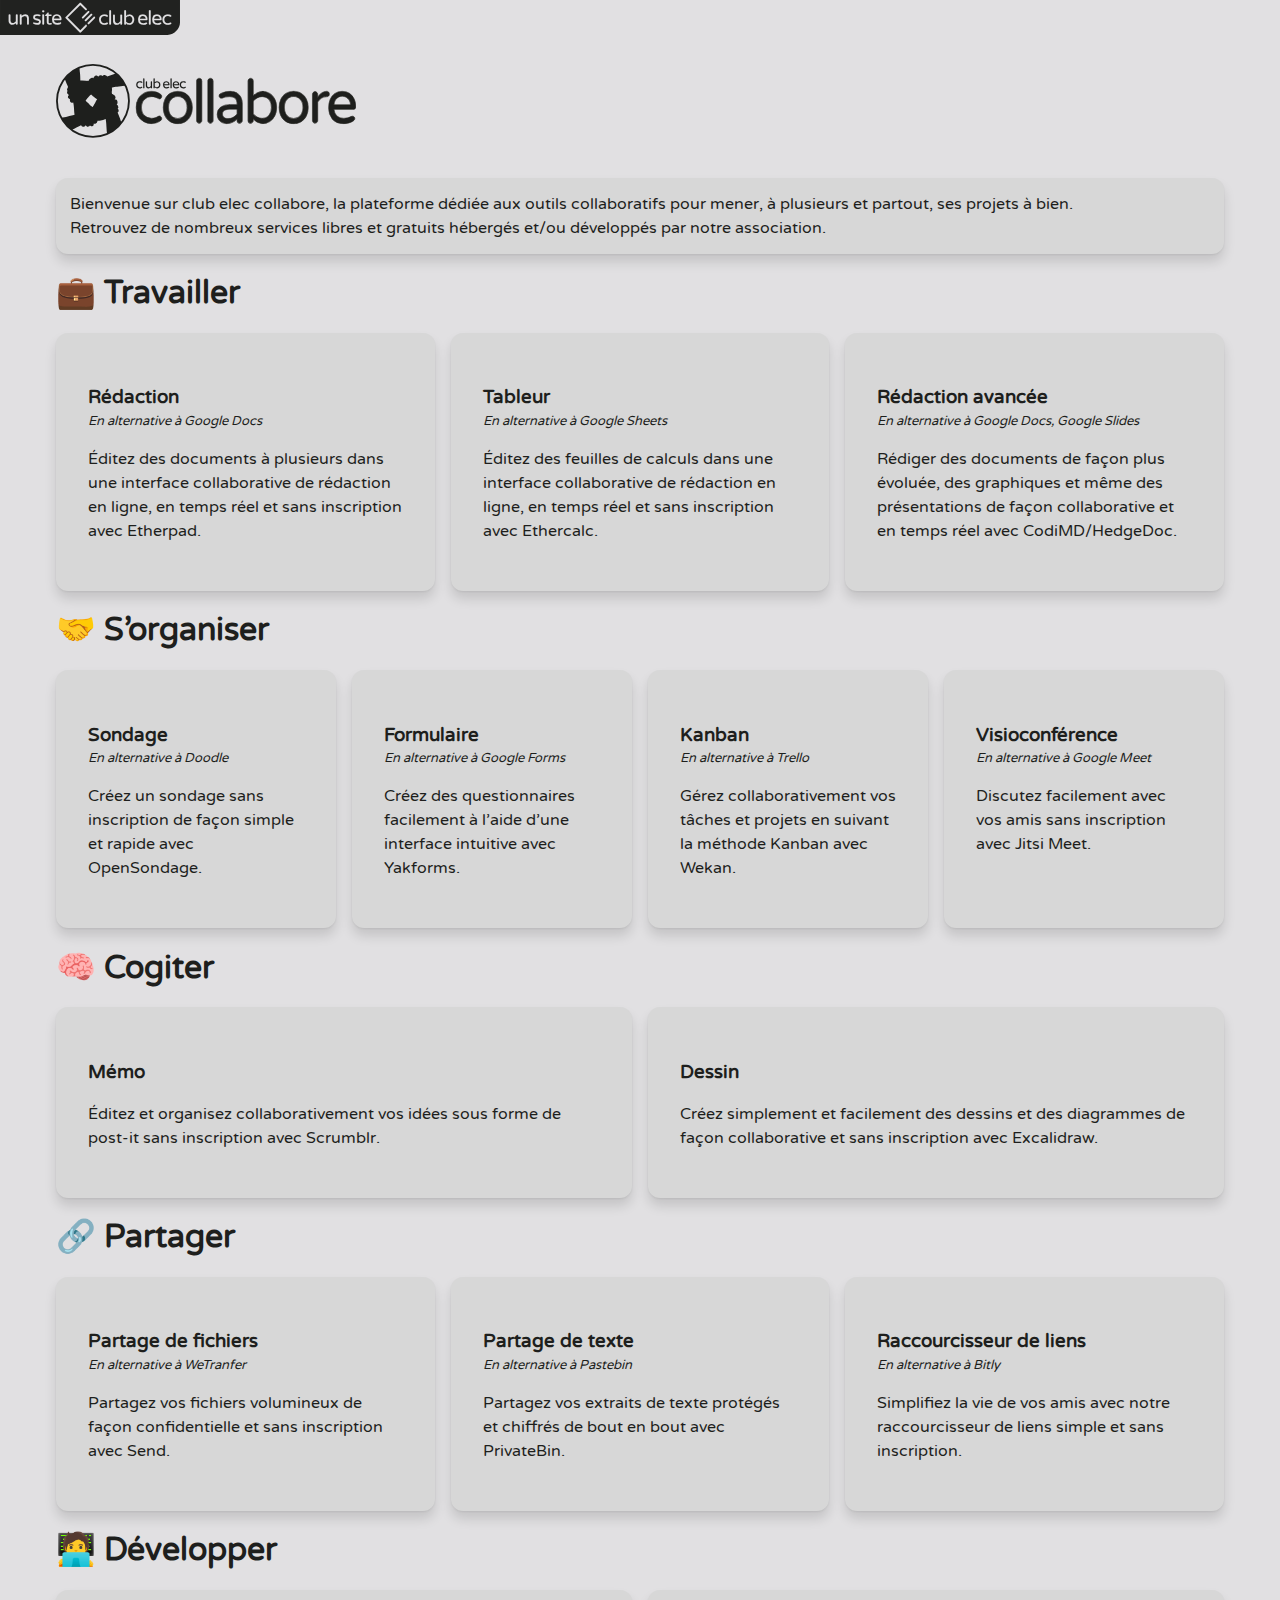
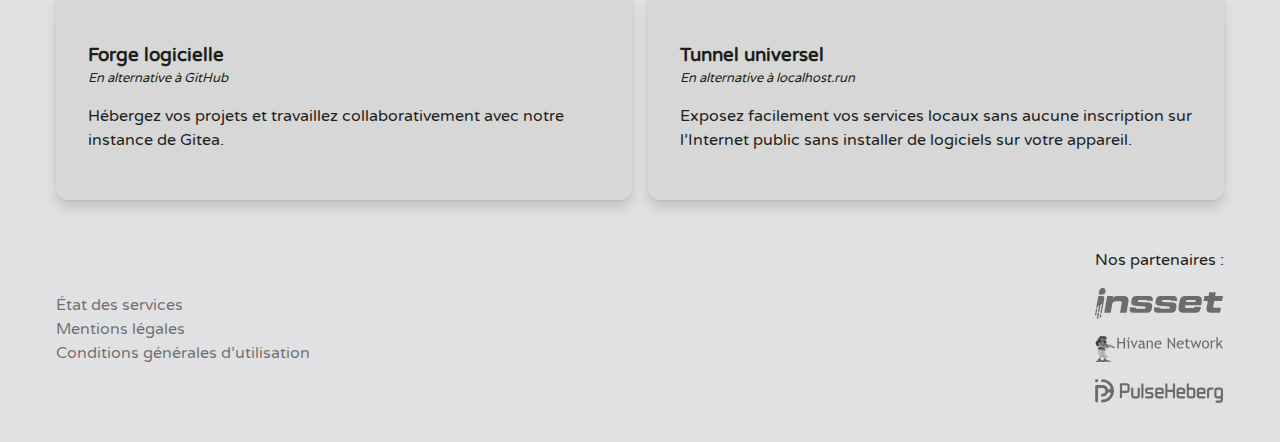
==== index.html @ 1df0e67c "First upload" ====
<!--         
           .?BBJ:                                                                                   
         :JB5~^5BY:                                                                                 
       ^YB5^    ^YB5.                                                                               
     ~5BY:        :~:7^                  ?5.           !5:                    :P!                   
   ~PBJ:          .?BP^ ^.          ..   P#:           J&^ ..           ..    ~&J    ..         ..  
.!PG7.          ^YB5^.7GP:      .755555? 5#:.P?    ^G! J&JY555Y~     :J5YY5J^ ~&? .75YY5Y!  .?55555?
5&P.           ^GY:.?GP~ ~P5.  .GB~...:^ 5#.:&5    ~&? J&?:...?#J   ^#P^::^5#^~&? P#!:::?&J:BP^...:^
.!PG7.            7B5^ !GG7.   ~@?       5#.:#5    ~&? J&^     BB   ?&5JJJJJ5~~&?.#BJJJJJY??@!      
   !PB?:          :: 7GG!      .5B?^::~! 5#:.GB~:^!P&? J&Y~::^Y#7   :GG!:::~! ~@J Y#?^::^!:.PB7^:^!!
     ~5BY:        :!.!~          ~JYYYJ7 7Y. :?5YY7~Y~ ~Y!?YYY?:     .7YYYYJ7 :Y~  ~JYYYY?:  ~JYYYJ!
       ^YB5^    ^YB5:                                                                               
         :JB5~^5BY:                                                                                 
           .JBBJ:                                                                                                                                                         
-->
<!DOCTYPE html>
<html lang="fr">

<head>
    <meta charset="UTF-8" />
    <meta content="text/html; charset=utf-8" http-equiv="Content-Type">
    <meta content="width=device-width, initial-scale=1" name="viewport">
    <link rel="icon" type="image/png" sizes="16x16" href="assets/img/favicon-16x16.png" />
    <link rel="icon" type="image/png" sizes="32x32" href="assets/img/favicon-32x32.png" />
    <meta name="application-name" content="club elec" />
    <meta name="apple-mobile-web-app-title" content="club elec" />
    <meta name="theme-color" content="#e1e0e2ff" />
    <link rel="manifest" href="manifest.webmanifest" />
    <link rel="icon" type="image/png" sizes="36x36" href="assets/img/android-chrome-36x36.png" />
    <link rel="icon" type="image/png" sizes="48x48" href="assets/img/android-chrome-48x48.png" />
    <link rel="icon" type="image/png" sizes="72x72" href="assets/img/android-chrome-72x72.png" />
    <link rel="icon" type="image/png" sizes="96x96" href="assets/img/favicon-96x96.png" />
    <link rel="icon" type="image/png" sizes="144x144" href="assets/img/android-chrome-144x144.png" />
    <link rel="icon" type="image/png" sizes="192x192" href="assets/img/android-chrome-192x192.png" />
    <link rel="apple-touch-icon" sizes="57x57" href="assets/img/apple-touch-icon.png">
    <link rel="apple-touch-icon" sizes="76x76" href="assets/img/apple-touch-icon-76x76.png" />
    <link rel="apple-touch-icon" sizes="120x120" href="assets/img/apple-touch-icon-120x120.png" />
    <link rel="apple-touch-icon" sizes="152x152" href="assets/img/apple-touch-icon-152x152.png" />
    <link rel="apple-touch-icon" sizes="180x180" href="assets/img/apple-touch-icon-180x180.png" />
    <link href="assets/css/style.css" rel="stylesheet" />
    <title>club elec collabore</title>
</head>

<body>
    <a href="https://clubelec.insset.fr/"><svg xmlns="http://www.w3.org/2000/svg" viewBox="0 0 699.044 136.312" class="top-logo">
            <path fill="#1e1f1d" fill-rule="evenodd" d="M0 136.312h644c30.495.0 55.044-22.306 55.044-50.013V0H0z" opacity=".99" paint-order="stroke fill markers"></path>
            <g fill="#e1e0e2" color="#000">
                <path d="M2270.951 295.12c-1.38.0-2.683.178-3.924.501a14.682 14.682.0 00-7.037 3.951c-2.968 2.968-4.45 6.735-4.45 11.301V651.79c-.002.077.0.153.0.23.0 4.338 1.598 7.992 4.794 10.96.08.08.163.156.244.234 2.69 2.634 5.913 4.03 9.666 4.185.14.008.28.015.42.02.097.002.19.014.287.014.04.0.077-.006.117-.006.075.0.15.006.225.006h139.789c4.338.0 7.991-1.485 10.959-4.453 3.196-2.969 4.795-6.622 4.795-10.96.0-4.566-1.483-8.332-4.451-11.3s-6.737-4.453-11.303-4.453h-124.376V326.285h309.978v124.377c0 4.338 1.486 7.991 4.454 10.96 2.968 3.195 6.62 4.794 10.959 4.794 4.566.0 8.332-1.483 11.3-4.451 2.968-2.968 4.454-6.737 4.454-11.303V310.873c0-.57-.024-1.13-.07-1.676a17.484 17.484.0 00-.21-1.6 15.948 15.948.0 00-.347-1.525 15.04 15.04.0 00-.486-1.449v-.002c-.181-.46-.387-.906-.612-1.342-.01-.01-.01-.02-.014-.03v-.003c0-.008-.01-.016-.012-.023a14.45 14.45.0 00-.74-1.256c0-.006-.01-.013-.012-.02v-.002c0-.005-.01-.009-.01-.013-.272-.412-.568-.81-.885-1.198.0-.004.0-.008-.01-.011v-.006a15.723 15.723.0 00-1.035-1.143v-.004a15.75 15.75.0 00-1.148-1.043v-.002a14.815 14.815.0 00-1.192-.879l-.033-.023-.03-.02a14.396 14.396.0 00-4.094-1.86 16.084 16.084.0 00-1.526-.347 17.64 17.64.0 00-1.6-.209 19.75 19.75.0 00-1.673-.068h-340.805c-.059.0-.113.007-.172.008-.058.0-.112-.008-.17-.008z" style="-inkscape-font-specification:'Varela Round Bold';-inkscape-stroke:none" transform="rotate(-45 381.871 373.4) scale(.2245)"></path>
                <path d="M2270.951 294.383c-1.442.0-2.809.187-4.107.525a15.458 15.458.0 00-7.375 4.143c-3.102 3.101-4.666 7.096-4.666 11.822V652.02c0 4.51 1.697 8.393 5.01 11.48v.003c.093.094.178.173.25.242 2.807 2.747 6.23 4.228 10.146 4.39.14.009.281.016.426.02h.01c.048.001.146.014.303.014.104.0.127-.005.107-.006.047.0.126.006.234.006h139.789c4.503.0 8.38-1.572 11.473-4.662 3.319-3.088 5.018-6.974 5.018-11.486.0-4.726-1.565-8.721-4.666-11.823-3.102-3.101-7.099-4.668-11.825-4.668h-123.64V327.021h308.507v123.641c0 4.503 1.572 8.379 4.663 11.473 3.087 3.318 6.973 5.017 11.486 5.017 4.726.0 8.72-1.564 11.822-4.666 3.102-3.101 4.668-7.098 4.668-11.824V310.873a20.6 20.6.0 00-.072-1.738 18.234 18.234.0 00-.217-1.666 16.883 16.883.0 00-.363-1.596 15.56 15.56.0 00-.48-1.424l-.01-.037-.016-.037v.014c0-.012-.01-.024-.012-.035v-.002c-.185-.47-.396-.925-.623-1.368v-.03l-.014-.026c0-.004.0-.01-.01-.014-.01-.015-.01-.012-.016-.024v-.01c-.01-.01-.013-.017-.018-.027.0-.003.0-.009-.01-.012-.2-.38-.423-.749-.655-1.11v-.022l-.055-.082-.029-.043-.01-.014v-.012l-.01-.008v-.008.006c-.01-.01-.013-.018-.018-.024v-.01c0-.005-.01-.01-.01-.015-.01-.008-.01-.018-.016-.024-.01-.009-.01-.004-.012-.011v-.004a15.202 15.202.0 00-.722-.983v-.025l-.168-.203c-.27-.33-.567-.645-.867-.957v-.039l-.2-.188-.018-.017c-.01-.005-.01-.01-.016-.014a16.603 16.603.0 00-.916-.834v-.025l-.27-.221a15.164 15.164.0 00-.964-.711l.01-.006-.285-.197-.01-.008-.01-.004v-.006c.014.009-.01-.006-.01-.004l-.043-.03v-.002a15.15 15.15.0 00-1.332-.785 15.474 15.474.0 00-2.967-1.168 16.824 16.824.0 00-1.596-.365 18.367 18.367.0 00-1.666-.217 20.5 20.5.0 00-1.736-.07h-340.805c-.105.0-.15.006-.166.008.0.0-.054-.008-.175-.008h-.01zm0 1.472h.036a.93.93.0 00.15.008h.02c.11-.002.16-.008.16-.008h340.806c.551.0 1.088.022 1.61.067a16.253 16.253.0 012.989.531 13.698 13.698.0 013.889 1.766v.002l.01.006.012.008a14.049 14.049.0 011.166.86v.003c.366.3.72.625 1.066.969v.004l.012.012.014.013c.332.332.64.675.932 1.028l.057.07v.006l.017.021c.292.358.564.723.815 1.1.0.008.01.01.012.018v.004l.01.011.012.02c.255.387.488.784.7 1.191l-.013-.037-.031-.086-.014-.033c.01.026.01.006.014.027.0-.017.0-.031-.01-.056l.035.117c.02.043.035.087.045.096-.01.01-.02.055.129.205l-.131-.18c.211.41.403.826.572 1.254v.022c.176.446.33.907.463 1.379.132.472.243.956.332 1.455.089.498.155 1.01.2 1.533.043.525.067 1.063.067 1.613v139.789c0 4.407-1.404 7.947-4.238 10.782-2.834 2.834-6.373 4.236-10.78 4.236-4.156.0-7.571-1.495-10.417-4.56l-.01-.01-.01-.01c-2.841-2.842-4.239-6.268-4.239-10.438V325.55h-311.453v311.453h125.114c4.406.0 7.946 1.404 10.78 4.238 2.835 2.834 4.237 6.373 4.237 10.78.0 4.156-1.495 7.571-4.56 10.417l-.01.01-.01.01c-2.841 2.841-6.268 4.239-10.438 4.239h-139.789c-.042.0-.112-.005-.215-.006h-.01c-.113.0-.15.006-.117.006-.037.0-.125-.01-.262-.014h-.01c-.13-.004-.26-.012-.392-.02h-.02c-3.589-.149-6.608-1.457-9.182-3.976v-.004c-.09-.087-.17-.158-.234-.223l-.01-.01-.01-.011c-3.065-2.847-4.56-6.262-4.56-10.418.0-.084-.002-.157.0-.223V310.874c0-4.407 1.401-7.945 4.236-10.78 1.894-1.893 4.111-3.127 6.69-3.755l.01-.002.01-.002a14.728 14.728.0 013.737-.479zm349.348 1.768h.738l-.43.594zm1.23.861v.063l-.01-.022s0-.028.01-.04zm1.463.084v.03l-.025.132.023-.162zm-.314.963v.063-.008l-.01-.014v-.041zm1.463.086v.026s-.01.023-.01.037c-.01.035-.012.076-.012.076v-.037a11.586 11.586.0 00.013-.102zm.859.623.01.006.01.012c-.01-.008-.01-.01-.014-.018zm-1.29.453a.138.138.0 010 .041l-.01-.015v-.026zm1.466.067v.023s-.01.047-.014.084c0-.037.01-.072.012-.107zm-.547 1.025s0 .136-.01.213a.277.277.0 00-.012-.053l.018-.16zm.082.506c0 .01.01.025.012.031.0-.004.0-.006-.01-.01zm.01.03c0 .003.0.004.01.01l.01.02zm.67.794v.184a.296.296.0 00-.01-.053l.012-.13zm1.443.0c0 .01.012.04.012.04v.04c0-.023-.01-.044-.01-.08zm-.83 1.477c0 .007.037.241.041.265l-.027-.091-.014-.168v-.006z" style="-inkscape-font-specification:'Varela Round Bold';-inkscape-stroke:none" transform="rotate(-45 381.871 373.4) scale(.2245)"></path>
                <path d="M581.275 226c-1.208.0-2.205.392-2.99 1.178-.786.785-1.178 1.781-1.178 2.99.0 1.147.423 2.114 1.269 2.9.785.784 1.752 1.177 2.9 1.177h36.985c1.148.0 2.114-.393 2.9-1.178.845-.785 1.268-1.752 1.268-2.9.0-1.208-.392-2.204-1.177-2.99-.786-.785-1.783-1.178-2.99-1.178H590.55z" style="-inkscape-font-specification:'Varela Round Bold';-inkscape-stroke:none" transform="matrix(.6 -.6 .6 .6 -143.068 301.093)"></path>
                <path d="M581.275 225.805c-1.25.0-2.308.413-3.129 1.234-.82.82-1.234 1.879-1.234 3.129.0 1.193.45 2.22 1.326 3.037.82.819 1.845 1.234 3.037 1.234h36.987c1.19.0 2.215-.415 3.033-1.232.878-.817 1.33-1.845 1.33-3.039.0-1.25-.416-2.308-1.236-3.129-.821-.82-1.877-1.234-3.127-1.234h-27.713zm0 .39h36.987c1.166.0 2.101.371 2.851 1.121s1.121 1.686 1.121 2.852c0 1.1-.396 2.003-1.207 2.756l-.002.002-.002.004c-.751.752-1.658 1.12-2.761 1.12h-36.987c-1.103.0-2.01-.368-2.761-1.12l-.002-.004-.004-.002c-.811-.753-1.206-1.656-1.206-2.756.0-1.166.37-2.102 1.12-2.852s1.687-1.12 2.853-1.12zm0-18.734c-1.208.0-2.205.393-2.99 1.178-.786.786-1.178 1.782-1.178 2.99.0 1.148.423 2.115 1.269 2.9.785.785 1.752 1.178 2.9 1.178h36.985c1.148.0 2.114-.393 2.9-1.178.845-.785 1.268-1.752 1.268-2.9.0-1.208-.392-2.204-1.177-2.99-.786-.785-1.783-1.178-2.99-1.178H590.55z" style="-inkscape-font-specification:'Varela Round Bold';-inkscape-stroke:none" transform="matrix(.6 -.6 .6 .6 -143.068 301.093)"></path>
                <path d="M581.275 207.266c-1.25.0-2.308.415-3.129 1.236-.82.82-1.234 1.877-1.234 3.127.0 1.193.45 2.22 1.326 3.037.82.819 1.845 1.236 3.037 1.236h36.987c1.19.0 2.215-.417 3.033-1.234.878-.817 1.33-1.845 1.33-3.04.0-1.25-.416-2.305-1.236-3.126-.821-.82-1.877-1.236-3.127-1.236h-27.713zm0 .39h36.987c1.166.0 2.101.371 2.851 1.121s1.121 1.686 1.121 2.852c0 1.1-.396 2.005-1.207 2.758l-.002.002-.002.002c-.751.751-1.658 1.12-2.761 1.12h-36.987c-1.103.0-2.01-.369-2.761-1.12l-.002-.002-.004-.002c-.811-.753-1.206-1.658-1.206-2.758.0-1.166.37-2.102 1.12-2.852s1.687-1.12 2.853-1.12zm36.986-10.486c1.208.0 2.205-.394 2.99-1.18.786-.784 1.178-1.781 1.178-2.99.0-1.147-.423-2.113-1.268-2.899-.786-.785-1.752-1.178-2.9-1.178h-36.986c-1.147.0-2.114.393-2.9 1.178-.845.786-1.268 1.752-1.268 2.9.0 1.208.392 2.205 1.178 2.99.785.785 1.782 1.178 2.99 1.178h27.712z" style="-inkscape-font-specification:'Varela Round Bold';-inkscape-stroke:none" transform="matrix(.6 -.6 .6 .6 -143.068 301.093)"></path>
                <path d="M581.275 188.729c-1.19.0-2.215.414-3.033 1.23l-.002.002-.002.002c-.877.817-1.326 1.843-1.326 3.037.0 1.25.414 2.308 1.234 3.129.821.82 1.879 1.234 3.13 1.234h36.985c1.25.0 2.306-.413 3.127-1.234.82-.82 1.236-1.879 1.236-3.129.0-1.196-.452-2.223-1.332-3.04-.818-.816-1.842-1.231-3.031-1.231h-29.284zm0 .388h36.987c1.103.0 2.01.37 2.761 1.121l.002.004.002.002c.811.753 1.207 1.656 1.207 2.756.0 1.166-.37 2.104-1.12 2.854s-1.686 1.12-2.852 1.12h-36.987c-1.165.0-2.103-.37-2.853-1.12s-1.12-1.688-1.12-2.854c0-1.1.395-2.003 1.206-2.756l.004-.002.002-.004c.752-.751 1.658-1.12 2.762-1.12z" style="-inkscape-font-specification:'Varela Round Bold';-inkscape-stroke:none" transform="matrix(.6 -.6 .6 .6 -143.068 301.093)"></path>
                <path d="M523.315 200.973q-6.524.0-12.051-2.9-5.528-2.9-8.88-8.336-3.262-5.436-3.262-12.776t3.262-12.776q3.352-5.436 8.88-8.336 5.527-2.9 12.05-2.9 4.803.0 8.246 1.27 3.534 1.177 6.524 3.08 1.812 1.178 1.812 3.171.0 1.36-1.087 2.537-.997 1.088-2.356 1.088-.997.0-1.993-.544-2.99-1.54-5.165-2.175-2.084-.724-5.255-.724-7.793.0-12.233 4.53-4.44 4.44-4.44 11.78.0 7.339 4.44 11.87 4.44 4.44 12.233 4.44 3.17.0 5.255-.635 2.175-.725 5.165-2.265.996-.544 1.993-.544 1.36.0 2.356 1.178 1.087 1.087 1.087 2.446.0 1.994-1.812 3.172-2.99 1.902-6.524 3.171-3.443 1.178-8.245 1.178z" style="-inkscape-font-specification:'Varela Round Bold';-inkscape-stroke:none" transform="translate(-38.824 -73.944) scale(.84852)"></path>
                <path d="M523.314 152.754c-4.378.0-8.427.974-12.14 2.922-3.715 1.949-6.703 4.754-8.955 8.406l-.002.002v.002c-2.195 3.658-3.29 7.953-3.29 12.875s1.095 9.22 3.29 12.877l.002.002c2.252 3.652 5.24 6.457 8.955 8.406 3.713 1.948 7.762 2.922 12.14 2.922 3.218.0 5.987-.393 8.31-1.187l.001-.002h.002a32.842 32.842.0 006.563-3.19v-.002c1.25-.813 1.902-1.946 1.902-3.334.0-.953-.39-1.821-1.135-2.572-.693-.819-1.541-1.248-2.504-1.248-.7.0-1.397.193-2.086.568l.004-.004c-1.987 1.024-3.702 1.775-5.138 2.254-1.363.414-3.095.625-5.194.625-5.157.0-9.172-1.462-12.092-4.38l-.002-.003c-2.921-2.982-4.382-6.88-4.382-11.732.0-4.854 1.46-8.719 4.382-11.64v-.003h.002c2.92-2.98 6.935-4.472 12.092-4.472 2.1.0 3.831.241 5.192.714l.006.002.004.002c1.432.418 3.145 1.137 5.13 2.16.688.375 1.384.565 2.083.565.958.0 1.805-.393 2.5-1.15.75-.813 1.138-1.71 1.138-2.668.0-1.388-.652-2.524-1.902-3.336a29.635 29.635.0 00-6.563-3.1c-2.323-.856-5.093-1.281-8.312-1.281zm0 .39c3.185.0 5.91.42 8.178 1.256l.004.002h.002a29.23 29.23.0 016.48 3.06c1.167.759 1.723 1.739 1.723 3.009.0.854-.335 1.646-1.035 2.404-.634.692-1.359 1.025-2.213 1.025-.629.0-1.26-.172-1.9-.521h-.002l-.002-.002c-2-1.03-3.73-1.76-5.197-2.188h-.002c-1.417-.491-3.186-.732-5.311-.732-5.232.0-9.37 1.528-12.37 4.588-2.997 2.998-4.497 6.984-4.497 11.916s1.5 8.948 4.496 12.006v.002h.002c3 3 7.137 4.498 12.37 4.498 2.126.0 3.896-.212 5.312-.643l.002-.002h.004c1.463-.488 3.192-1.247 5.191-2.277l.002-.002h.002c.64-.35 1.271-.52 1.9-.52.85.0 1.571.356 2.207 1.108l.006.008.006.006c.697.696 1.03 1.454 1.03 2.308.0 1.27-.558 2.249-1.723 3.006a32.448 32.448.0 01-6.484 3.153c-2.269.775-4.996 1.166-8.18 1.166-4.32.0-8.304-.959-11.96-2.877-3.655-1.917-6.586-4.668-8.804-8.264l-.002-.002c-2.154-3.59-3.232-7.81-3.232-12.674.0-4.863 1.078-9.083 3.232-12.674l.002-.002c2.218-3.595 5.15-6.346 8.803-8.263 3.657-1.919 7.64-2.877 11.961-2.877zm26.459 47.376q-1.722.0-2.9-1.178t-1.178-2.9v-58.805q0-1.722 1.178-2.9 1.178-1.268 2.9-1.268 1.812.0 2.99 1.177 1.178 1.178 1.178 2.99v58.806q0 1.722-1.269 2.9-1.178 1.178-2.9 1.178z" style="-inkscape-font-specification:'Varela Round Bold';-inkscape-stroke:none" transform="translate(-38.824 -73.944) scale(.84852)"></path>
                <path d="M549.773 133.273c-1.193.0-2.222.449-3.039 1.327l-.002.002-.002.002c-.816.818-1.23 1.843-1.23 3.033v58.806c0 1.193.415 2.219 1.234 3.038.82.818 1.847 1.234 3.04 1.234 1.189.0 2.213-.415 3.03-1.23.881-.818 1.33-1.846 1.33-3.042v-58.806c0-1.25-.413-2.308-1.234-3.13-.82-.82-1.876-1.233-3.127-1.233zm0 .391c1.166.0 2.102.371 2.852 1.121s1.121 1.686 1.121 2.852v58.806c0 1.1-.396 2.003-1.207 2.756l-.002.002-.004.002c-.752.752-1.656 1.121-2.76 1.121-1.103.0-2.01-.37-2.761-1.12-.752-.752-1.122-1.657-1.122-2.76v-58.807c0-1.103.37-2.01 1.122-2.762l.002-.002.002-.004c.753-.81 1.658-1.205 2.757-1.205zm29.719 67.309q-4.983.0-8.698-2.356-3.625-2.356-5.618-6.433-1.903-4.078-1.903-8.97V157.48q0-1.721 1.178-2.9 1.269-1.177 2.99-1.177 1.722.0 2.9 1.178t1.178 2.9v24.826q0 11.055 9.967 11.055 4.53.0 8.064-2.356 3.624-2.356 6.796-6.343V157.48q0-1.721 1.178-2.9 1.268-1.177 2.99-1.177 1.721.0 2.9 1.178 1.177 1.178 1.177 2.9v38.87q0 1.722-1.178 2.991-1.178 1.178-2.9 1.178-1.72.0-2.99-1.178-1.177-1.269-1.177-2.99v-3.715q-3.443 3.805-7.43 6.07-3.987 2.266-9.424 2.266z" style="-inkscape-font-specification:'Varela Round Bold';-inkscape-stroke:none" transform="translate(-38.824 -73.944) scale(.84852)"></path>
                <path d="M567.441 153.207a4.463 4.463.0 00-3.123 1.23l-.002.002-.004.005c-.819.818-1.234 1.844-1.234 3.037v25.732c0 3.287.64 6.307 1.922 9.053v.004c1.343 2.747 3.242 4.922 5.687 6.511h.002c2.51 1.592 5.45 2.387 8.803 2.387 3.652.0 6.829-.762 9.52-2.29 2.551-1.45 4.923-3.402 7.138-5.786v3.26c0 1.192.416 2.245 1.23 3.123l.005.006.006.004a4.463 4.463.0 003.123 1.23c1.192.0 2.218-.415 3.037-1.234l.004-.004.002-.002a4.463 4.463.0 001.23-3.123V157.48c0-1.192-.417-2.218-1.236-3.037-.819-.82-1.845-1.237-3.037-1.237a4.463 4.463.0 00-3.123 1.23l-.002.003-.002.004c-.819.819-1.236 1.845-1.236 3.037v27.107c-2.092 2.62-4.327 4.707-6.707 6.254v.002h-.002c-2.324 1.55-4.969 2.323-7.956 2.323-3.286.0-5.714-.905-7.332-2.7-1.617-1.794-2.441-4.504-2.441-8.16V157.48c0-1.192-.415-2.218-1.234-3.037-.82-.819-1.845-1.236-3.037-1.236zm0 .39c1.104.0 2.01.37 2.762 1.122.752.751 1.121 1.658 1.121 2.761v24.827c0 3.714.837 6.531 2.541 8.422 1.705 1.89 4.263 2.828 7.621 2.828 3.054.0 5.783-.796 8.17-2.387l.002-.002c2.436-1.584 4.716-3.712 6.84-6.383l.043-.055v-27.25c0-1.103.37-2.01 1.121-2.761.812-.752 1.751-1.121 2.852-1.121 1.103.0 2.01.369 2.761 1.12.752.752 1.122 1.66 1.122 2.762v38.871c0 1.102-.372 2.041-1.125 2.854-.752.75-1.657 1.12-2.758 1.12s-2.04-.37-2.852-1.122c-.752-.812-1.12-1.75-1.12-2.852v-4.22l-.34.375c-2.284 2.523-4.744 4.534-7.382 6.033-2.624 1.491-5.73 2.238-9.328 2.238-3.29.0-6.148-.775-8.592-2.324h-.002c-2.385-1.55-4.23-3.664-5.544-6.352v-.002s-.002.0-.002-.002c-1.255-2.69-1.883-5.65-1.883-8.884V157.48c0-1.101.366-2.007 1.115-2.758l.002-.002.002-.002c.812-.752 1.752-1.12 2.853-1.12zm70.676 47.376q-8.88.0-15.495-6.886v2.355q0 1.722-1.268 2.9-1.178 1.178-2.9 1.178-1.721.0-2.9-1.178-1.177-1.178-1.177-2.9v-58.805q0-1.722 1.178-2.9 1.178-1.268 2.9-1.268 1.811.0 2.99 1.177 1.177 1.178 1.177 2.99v22.2q6.615-6.886 15.495-6.886 5.617.0 10.601 2.9 5.074 2.808 8.155 8.335 3.171 5.437 3.171 12.776.0 7.34-3.171 12.867-3.08 5.437-8.155 8.336-4.984 2.809-10.601 2.809zm-1.178-7.702q6.705.0 10.782-4.259 4.078-4.258 4.078-12.05.0-7.793-4.078-12.052-4.077-4.259-10.782-4.259-4.168.0-7.883 1.903-3.625 1.813-6.434 4.893v19.028q2.81 3.081 6.434 4.984 3.715 1.812 7.883 1.812z" style="-inkscape-font-specification:'Varela Round Bold';-inkscape-stroke:none" transform="translate(-38.824 -73.944) scale(.84852)"></path>
                <path d="M618.455 133.273c-1.194.0-2.222.449-3.039 1.327l-.002.002-.002.002c-.816.818-1.23 1.843-1.23 3.033v58.806c0 1.193.415 2.219 1.234 3.038.819.818 1.847 1.234 3.039 1.234 1.19.0 2.213-.415 3.031-1.23.88-.818 1.33-1.846 1.33-3.042v-1.931c4.37 4.404 9.474 6.656 15.301 6.656 3.778.0 7.348-.946 10.697-2.834 3.414-1.95 6.16-4.757 8.229-8.408v-.002c2.132-3.717 3.195-8.043 3.195-12.963s-1.062-9.214-3.195-12.871l-.002-.002c-2.068-3.71-4.812-6.518-8.225-8.408l-.004-.002c-3.348-1.948-6.918-2.924-10.695-2.924-5.827.0-10.93 2.252-15.3 6.656v-21.773c0-1.25-.415-2.309-1.235-3.13-.82-.82-1.877-1.234-3.127-1.234zm0 .391c1.166.0 2.102.371 2.852 1.121s1.12 1.686 1.12 2.852v22.683l.337-.35c4.38-4.559 9.484-6.825 15.353-6.825 3.712.0 7.207.956 10.502 2.873l.002.002h.002c3.35 1.854 6.042 4.602 8.08 8.26v.001l.002.002c2.095 3.592 3.145 7.813 3.145 12.678s-1.051 9.117-3.147 12.77v.002c-2.038 3.597-4.73 6.346-8.082 8.261-3.294 1.857-6.792 2.784-10.504 2.784-5.87.0-10.974-2.267-15.353-6.827l-.336-.35v2.843c0 1.1-.396 2.002-1.207 2.755l-.002.002-.002.002c-.752.752-1.659 1.122-2.762 1.122s-2.01-.37-2.762-1.122c-.751-.751-1.12-1.656-1.12-2.76v-58.806c0-1.103.369-2.01 1.12-2.762l.002-.002.002-.004c.753-.81 1.658-1.205 2.758-1.205zm18.484 26.793c-2.808.0-5.47.642-7.972 1.924-2.437 1.219-4.601 2.865-6.488 4.935l-.051.055v19.18l.05.056a23.516 23.516.0 006.487 5.024l.002.002.004.002a17.952 17.952.0 007.969 1.832c4.511.0 8.166-1.443 10.921-4.32 2.76-2.882 4.133-6.957 4.133-12.186s-1.373-9.304-4.133-12.186c-2.755-2.877-6.41-4.318-10.921-4.318zm0 .389c4.43.0 7.96 1.398 10.641 4.199 2.677 2.796 4.024 6.755 4.024 11.916.0 5.16-1.347 9.12-4.024 11.916-2.681 2.8-6.212 4.2-10.64 4.2-2.751.0-5.349-.598-7.8-1.794a23.127 23.127.0 01-6.324-4.892v-18.86c1.846-2.012 3.952-3.615 6.327-4.802h.002a16.857 16.857.0 017.795-1.883z" style="-inkscape-font-specification:'Varela Round Bold';-inkscape-stroke:none" transform="translate(-38.824 -73.944) scale(.84852)"></path>
                <path d="M700.839 200.973q-11.055.0-17.307-6.252-6.161-6.343-6.161-17.76.0-6.433 2.356-11.87 2.356-5.436 7.249-8.789 4.892-3.352 12.05-3.352 6.706.0 11.599 3.171 4.893 3.08 7.43 8.336 2.537 5.165 2.537 11.326.0 1.722-1.178 2.9-1.087 1.178-2.99 1.178h-30.717q.725 6.343 4.712 9.876 3.987 3.534 11.145 3.534 3.805.0 6.614-.725 2.9-.725 5.618-2.084.725-.362 1.631-.362 1.45.0 2.537.996 1.087.997 1.087 2.538.0 1.993-2.355 3.352-3.534 1.994-6.977 2.99-3.444.997-8.88.997zm11.598-27.817q-.272-4.44-2.356-7.43-1.993-2.99-4.983-4.35-2.99-1.45-6.071-1.45t-6.071 1.45q-2.99 1.36-4.984 4.35-1.993 2.99-2.265 7.43z" style="-inkscape-font-specification:'Varela Round Bold';-inkscape-stroke:none" transform="translate(-38.49 -73.944) scale(.84852)"></path>
                <path d="M699.027 152.754c-4.802.0-8.863 1.127-12.162 3.387-3.29 2.254-5.734 5.216-7.318 8.873-1.582 3.65-2.371 7.634-2.371 11.947.0 7.646 2.068 13.626 6.217 17.896l.002.002c4.208 4.21 10.039 6.309 17.445 6.309 3.636.0 6.612-.332 8.933-1.004 2.312-.67 4.65-1.672 7.018-3.008h.002v-.002c1.606-.926 2.453-2.115 2.453-3.521.0-1.073-.388-1.982-1.15-2.68-.757-.694-1.657-1.049-2.668-1.049a3.8 3.8.0 00-1.719.383c-1.8.9-3.659 1.59-5.578 2.07h-.002c-1.852.478-4.04.72-6.565.72-4.74.0-8.4-1.168-11.015-3.485-2.568-2.276-4.077-5.462-4.588-9.535h30.463c1.309.0 2.37-.416 3.133-1.243.815-.818 1.23-1.841 1.23-3.03.0-4.135-.852-7.94-2.556-11.41v-.003c-1.706-3.533-4.21-6.342-7.5-8.414l-.002-.002c-3.296-2.135-7.202-3.201-11.702-3.201zm0 .39c4.44.0 8.265 1.049 11.493 3.141h.002c3.232 2.035 5.68 4.783 7.357 8.256v.002c1.678 3.416 2.518 7.16 2.518 11.24.0 1.104-.37 2.01-1.122 2.762l-.002.002-.002.004c-.686.744-1.619 1.115-2.847 1.115h-30.936l.026.217c.487 4.264 2.078 7.61 4.775 10 2.701 2.394 6.471 3.584 11.275 3.584 2.55.0 4.77-.244 6.663-.732v.002a27.563 27.563.0 005.656-2.1 3.401 3.401.0 011.545-.342c.922.0 1.71.31 2.404.945.688.631 1.025 1.412 1.025 2.393.0 1.252-.725 2.298-2.26 3.184-2.343 1.322-4.654 2.313-6.933 2.972-2.27.657-5.212.989-8.824.989-7.333.0-13.043-2.068-17.17-6.196-4.065-4.186-6.104-10.047-6.104-17.62.0-4.266.78-8.195 2.34-11.794 1.557-3.592 3.946-6.49 7.18-8.705 3.225-2.21 7.2-3.318 11.941-3.318zm0 6.588c-2.083.0-4.136.49-6.152 1.467-2.028.922-3.718 2.399-5.064 4.418-1.352 2.027-2.116 4.541-2.3 7.528l-.011.207h27.145l-.014-.207c-.183-2.988-.978-5.504-2.39-7.532-1.347-2.017-3.037-3.493-5.063-4.414-2.015-.976-4.068-1.467-6.15-1.467zm0 .39c2.024.0 4.015.476 5.985 1.43h.004l.002.003c1.959.89 3.589 2.312 4.9 4.279l.002.002.002.002c1.33 1.91 2.079 4.29 2.283 7.123h-26.268c.204-2.834.925-5.217 2.198-7.127 1.311-1.967 2.943-3.389 4.902-4.28l.002-.001h.002c1.97-.955 3.963-1.432 5.986-1.432zm31.985 40.398q-1.722.0-2.9-1.178t-1.178-2.9v-58.805q0-1.722 1.178-2.9 1.178-1.268 2.9-1.268 1.812.0 2.99 1.177 1.178 1.178 1.178 2.99v58.806q0 1.722-1.269 2.9-1.178 1.178-2.9 1.178z" style="-inkscape-font-specification:'Varela Round Bold';-inkscape-stroke:none" transform="translate(-38.49 -73.944) scale(.84852)"></path>
                <path d="M731.012 133.273c-1.193.0-2.22.45-3.037 1.327-.82.818-1.235 1.845-1.235 3.037v58.806c0 1.193.416 2.219 1.235 3.037.818.82 1.845 1.235 3.037 1.235 1.19.0 2.215-.414 3.033-1.23l.002-.003c.879-.817 1.328-1.844 1.328-3.039v-58.806c0-1.25-.414-2.309-1.234-3.13-.821-.82-1.879-1.234-3.13-1.234zm0 .391c1.166.0 2.101.371 2.851 1.121s1.121 1.686 1.121 2.852v58.806c0 1.1-.394 2.003-1.205 2.756l-.004.002-.002.002c-.751.752-1.658 1.121-2.761 1.121-1.104.0-2.01-.37-2.762-1.12-.752-.752-1.121-1.657-1.121-2.76v-58.807c0-1.103.37-2.01 1.12-2.762l.003-.002.004-.004c.753-.81 1.656-1.205 2.756-1.205zm34.612 67.309q-11.054.0-17.306-6.252-6.162-6.343-6.162-17.76.0-6.433 2.356-11.87 2.356-5.436 7.25-8.789 4.892-3.352 12.05-3.352 6.705.0 11.598 3.171 4.893 3.08 7.43 8.336 2.537 5.165 2.537 11.326.0 1.722-1.177 2.9-1.088 1.178-2.99 1.178h-30.717q.724 6.343 4.711 9.876 3.987 3.534 11.145 3.534 3.806.0 6.615-.725 2.9-.725 5.618-2.084.725-.362 1.63-.362 1.45.0 2.538.996 1.087.997 1.087 2.538.0 1.993-2.356 3.352-3.534 1.994-6.977 2.99-3.443.997-8.88.997zm11.599-27.817q-.272-4.44-2.356-7.43-1.994-2.99-4.984-4.35-2.99-1.45-6.07-1.45-3.081.0-6.072 1.45-2.99 1.36-4.983 4.35-1.994 2.99-2.265 7.43z" style="-inkscape-font-specification:'Varela Round Bold';-inkscape-stroke:none" transform="translate(-38.49 -73.944) scale(.84852)"></path>
                <path d="M763.813 152.754c-4.803.0-8.864 1.127-12.163 3.387-3.29 2.254-5.732 5.216-7.316 8.873-1.582 3.65-2.373 7.634-2.373 11.947.0 7.646 2.068 13.626 6.217 17.896h.002v.002c4.208 4.21 10.039 6.309 17.445 6.309 3.636.0 6.612-.332 8.934-1.004 2.311-.67 4.65-1.672 7.017-3.008h.002v-.002c1.607-.926 2.453-2.115 2.453-3.521.0-1.073-.388-1.982-1.15-2.68-.757-.694-1.657-1.049-2.668-1.049a3.8 3.8.0 00-1.719.383c-1.8.9-3.659 1.59-5.578 2.07-1.852.478-4.042.72-6.566.72-4.74.0-8.401-1.168-11.016-3.485-2.567-2.276-4.077-5.462-4.588-9.535h30.463c1.307.0 2.368-.416 3.13-1.24.818-.819 1.233-1.843 1.233-3.034.0-4.134-.852-7.94-2.556-11.41v-.002c-1.706-3.533-4.21-6.342-7.5-8.414l-.002-.002c-3.296-2.135-7.202-3.201-11.701-3.201zm0 .39c4.439.0 8.264 1.049 11.492 3.141h.002c3.232 2.035 5.68 4.783 7.357 8.256l.002.002c1.678 3.416 2.516 7.16 2.516 11.24.0 1.104-.368 2.01-1.12 2.762l-.003.002-.002.004c-.687.744-1.62 1.115-2.848 1.115h-30.936l.026.217c.487 4.264 2.078 7.61 4.775 10 2.701 2.394 6.471 3.584 11.276 3.584 2.549.0 4.768-.244 6.662-.732v.002a27.563 27.563.0 005.656-2.1 3.401 3.401.0 011.545-.342c.922.0 1.711.31 2.404.945.688.631 1.026 1.412 1.026 2.393.0 1.252-.725 2.298-2.26 3.184-2.344 1.322-4.655 2.313-6.934 2.972-2.269.657-5.212.989-8.824.989-7.333.0-13.043-2.068-17.17-6.196-4.065-4.186-6.103-10.047-6.103-17.62.0-4.266.78-8.195 2.34-11.794 1.556-3.592 3.946-6.49 7.18-8.705 3.224-2.21 7.199-3.318 11.94-3.318zm0 6.588c-2.084.0-4.137.49-6.153 1.467-2.027.922-3.718 2.399-5.064 4.418-1.352 2.027-2.114 4.541-2.297 7.528l-.014.207h27.145l-.012-.207c-.183-2.986-.977-5.501-2.389-7.528-1.346-2.02-3.039-3.496-5.066-4.418-2.015-.976-4.068-1.467-6.15-1.467zm0 .39c2.023.0 4.016.476 5.986 1.43h.002l.002.003c1.96.89 3.59 2.312 4.902 4.279v.002l.002.002c1.33 1.91 2.079 4.29 2.283 7.123h-26.267c.203-2.834.924-5.217 2.197-7.127 1.312-1.967 2.943-3.389 4.902-4.28l.002-.001h.002c1.97-.955 3.964-1.432 5.987-1.432zm49.291 40.851q-6.524.0-12.051-2.9t-8.88-8.336q-3.262-5.436-3.262-12.776t3.262-12.776q3.353-5.436 8.88-8.336t12.05-2.9q4.803.0 8.246 1.27 3.534 1.177 6.524 3.08 1.813 1.178 1.813 3.171.0 1.36-1.088 2.537-.996 1.088-2.356 1.088-.996.0-1.993-.544-2.99-1.54-5.165-2.175-2.084-.724-5.255-.724-7.793.0-12.233 4.53-4.44 4.44-4.44 11.78.0 7.339 4.44 11.87 4.44 4.44 12.233 4.44 3.171.0 5.255-.635 2.175-.725 5.165-2.265.997-.544 1.993-.544 1.36.0 2.356 1.178 1.088 1.087 1.088 2.446.0 1.994-1.813 3.172-2.99 1.902-6.524 3.171-3.443 1.178-8.245 1.178z" style="-inkscape-font-specification:'Varela Round Bold';-inkscape-stroke:none" transform="translate(-38.49 -73.944) scale(.84852)"></path>
                <path d="M813.104 152.754c-4.379.0-8.428.974-12.141 2.922-3.715 1.949-6.703 4.754-8.955 8.406l-.002.002v.002c-2.195 3.658-3.29 7.953-3.29 12.875s1.095 9.22 3.29 12.877l.002.002c2.252 3.652 5.24 6.457 8.955 8.406 3.713 1.948 7.762 2.922 12.14 2.922 3.218.0 5.987-.393 8.31-1.187l.001-.002h.002a32.842 32.842.0 006.563-3.19v-.002h.002c1.25-.813 1.9-1.946 1.9-3.334.0-.954-.39-1.825-1.137-2.576-.692-.816-1.541-1.244-2.502-1.244-.7.0-1.397.193-2.086.568l.004-.004c-1.987 1.024-3.7 1.775-5.136 2.254-1.363.414-3.096.625-5.196.625-5.156.0-9.172-1.462-12.091-4.38l-.002-.003c-2.922-2.982-4.383-6.88-4.383-11.732.0-4.854 1.46-8.719 4.383-11.64v-.003h.002c2.92-2.98 6.934-4.472 12.091-4.472 2.1.0 3.831.241 5.192.714l.006.002.004.002c1.432.418 3.145 1.137 5.13 2.16.688.375 1.384.565 2.083.565.958.0 1.805-.393 2.5-1.15.75-.813 1.138-1.71 1.138-2.668.0-1.388-.65-2.524-1.9-3.336h-.002a29.635 29.635.0 00-6.563-3.1c-2.323-.856-5.093-1.281-8.312-1.281zm0 .39c3.184.0 5.91.42 8.177 1.256l.004.002h.002a29.243 29.243.0 016.48 3.06c1.167.759 1.723 1.739 1.723 3.009.0.854-.335 1.646-1.035 2.404-.634.692-1.359 1.025-2.213 1.025-.629.0-1.26-.172-1.9-.521h-.002l-.002-.002c-2-1.03-3.73-1.76-5.197-2.188h-.002c-1.417-.491-3.186-.732-5.31-.732-5.233.0-9.37 1.528-12.37 4.588-2.998 2.998-4.498 6.984-4.498 11.916s1.5 8.948 4.496 12.006v.002h.002c3 3 7.137 4.498 12.37 4.498 2.126.0 3.896-.212 5.312-.643l.002-.002h.004c1.463-.488 3.192-1.247 5.191-2.277l.002-.002h.002c.64-.35 1.271-.52 1.9-.52.85.0 1.571.356 2.207 1.108l.006.008.006.006c.697.696 1.03 1.454 1.03 2.308.0 1.27-.557 2.25-1.723 3.008a32.466 32.466.0 01-6.484 3.15c-2.269.776-4.996 1.167-8.18 1.167-4.32.0-8.304-.959-11.96-2.877-3.655-1.917-6.586-4.668-8.804-8.264v-.002c-2.154-3.59-3.234-7.81-3.234-12.674.0-4.863 1.08-9.083 3.234-12.674v-.002c2.218-3.596 5.149-6.346 8.803-8.263 3.657-1.919 7.64-2.877 11.961-2.877z" style="-inkscape-font-specification:'Varela Round Bold';-inkscape-stroke:none" transform="translate(-38.49 -73.944) scale(.84852)"></path>
                <g stroke-width=".331" aria-label="un site" font-size="76.976" letter-spacing="-3.849" word-spacing="-4.986">
                    <path d="M-63.917 153.67q-4.233.0-7.39-2.002-3.078-2.001-4.772-5.465-1.616-3.464-1.616-7.62V116.72q0-1.462 1-2.463 1.078-1 2.54-1 1.463.0 2.464 1 1 1 1 2.463v21.092q0 9.39 8.468 9.39 3.849.0 6.85-2 3.08-2.002 5.774-5.389V116.72q0-1.462 1-2.463 1.078-1 2.54-1 1.463.0 2.464 1 1 1 1 2.463v33.023q0 1.463-1 2.54-1 1-2.463 1t-2.54-1q-1.001-1.077-1.001-2.54v-3.156q-2.925 3.233-6.312 5.157-3.387 1.925-8.006 1.925z" style="-inkscape-font-specification:'Varela Round Bold';-inkscape-stroke:none" transform="translate(111.221 -57.627)"></path>
                    <path d="M-74.154 113.092a3.789 3.789.0 00-2.653 1.045l-.004.002-.002.002c-.695.695-1.048 1.567-1.048 2.58v21.861c0 2.793.544 5.36 1.632 7.692v.002c1.141 2.333 2.755 4.18 4.832 5.53v.003h.002c2.133 1.352 4.63 2.027 7.479 2.027 3.102.0 5.8-.648 8.086-1.947 2.167-1.232 4.182-2.889 6.064-4.914v2.77c0 1.012.353 1.906 1.045 2.652l.006.006.004.004a3.789 3.789.0 002.652 1.045c1.013.0 1.885-.356 2.58-1.051l.003-.002.003-.002a3.789 3.789.0 001.045-2.653v-33.023c0-1.013-.355-1.885-1.05-2.58-.696-.696-1.568-1.05-2.58-1.05a3.789 3.789.0 00-2.653 1.046l-.002.002-.002.002c-.696.695-1.05 1.567-1.05 2.58v23.031c-1.777 2.225-3.676 3.998-5.698 5.313h-.002c-1.974 1.316-4.22 1.974-6.758 1.974-2.792.0-4.854-.77-6.228-2.295-1.375-1.524-2.074-3.826-2.074-6.931V116.72c0-1.013-.354-1.885-1.05-2.58-.695-.696-1.567-1.05-2.58-1.05zm0 .332c.937.0 1.707.312 2.345.951.639.639.954 1.408.954 2.346v21.092c0 3.155.71 5.548 2.158 7.154 1.448 1.606 3.621 2.402 6.474 2.402 2.595.0 4.913-.677 6.942-2.03v.003c2.07-1.346 4.007-3.154 5.812-5.424l.035-.047v-23.15c0-.938.315-1.707.954-2.346a3.43 3.43.0 012.421-.951c.938.0 1.708.312 2.346.951.639.639.953 1.408.953 2.346v33.023c0 .937-.315 1.737-.957 2.428-.638.636-1.406.947-2.342.947a3.43 3.43.0 01-2.421-.953c-.639-.69-.954-1.487-.954-2.422v-3.586l-.289.319c-1.94 2.143-4.028 3.851-6.27 5.125-2.229 1.267-4.867 1.902-7.923 1.902-2.796.0-5.225-.658-7.3-1.975-2.028-1.317-3.597-3.112-4.714-5.396v-.002c-1.066-2.286-1.6-4.8-1.6-7.549v-21.861c0-.936.312-1.704.948-2.342l.002-.002.002-.002a3.43 3.43.0 012.424-.951zm43.337 39.861q-1.463.0-2.463-1-1.001-1.001-1.001-2.464v-33.023q0-1.462 1-2.463 1.001-1.078 2.464-1.078 1.462.0 2.463 1.078 1.078 1 1.078 2.463v3.156q2.925-3.233 6.312-5.157 3.387-1.925 8.005-1.925 4.234.0 7.313 2.002 3.156 2.001 4.773 5.465Q.82 123.803.82 127.96v21.862q0 1.463-1.078 2.463-1 1-2.463 1-1.462.0-2.463-1-1-1-1-2.463V128.73q0-9.392-8.468-9.392-3.849.0-6.928 2.002-3.002 2.001-5.696 5.388v23.093q0 1.463-1.078 2.463-1 1-2.463 1z" style="-inkscape-font-specification:'Varela Round Bold';-inkscape-stroke:none" transform="translate(111.221 -57.627)"></path>
                    <path d="M-12.959 112.707c-3.102.0-5.802.646-8.088 1.945-2.168 1.232-4.182 2.89-6.064 4.916v-2.77c0-1.01-.38-1.882-1.121-2.575l-.002-.002c-.695-.747-1.568-1.13-2.582-1.13a3.415 3.415.0 00-2.582 1.128c-.001.0-.002.0-.002.002-.001.0-.002.0-.002.002-.693.695-1.045 1.565-1.045 2.576v33.021c0 1.013.353 1.885 1.048 2.58.696.696 1.57 1.051 2.582 1.051 1.013.0 1.885-.355 2.58-1.05a3.412 3.412.0 001.126-2.58v-23.028c1.776-2.226 3.65-4 5.62-5.314 2.027-1.317 4.301-1.975 6.839-1.975 2.791.0 4.854.769 6.228 2.293 1.374 1.524 2.074 3.828 2.074 6.934v21.09c0 1.012.353 1.884 1.05 2.58.695.695 1.566 1.05 2.58 1.05 1.012.0 1.884-.355 2.58-1.05.744-.694 1.126-1.567 1.126-2.58v-21.862c0-2.792-.57-5.358-1.709-7.69l-.002-.001c-1.09-2.334-2.702-4.184-4.83-5.534h-.002c-2.081-1.352-4.554-2.027-7.402-2.027zm0 .33c2.796.0 5.2.66 7.223 1.975v.002h.002c2.078 1.318 3.645 3.111 4.71 5.394v.002l.003.002C.096 122.698.654 125.21.654 127.96v21.861c0 .935-.336 1.703-1.025 2.342l-.002.002-.002.004c-.639.639-1.408.951-2.346.951-.937.0-1.707-.312-2.345-.95-.639-.64-.954-1.411-.954-2.348v-21.09c0-3.156-.71-5.549-2.158-7.155s-3.621-2.404-6.474-2.404c-2.595.0-4.939.678-7.018 2.03h-.002c-2.018 1.345-3.93 3.154-5.734 5.423l-.035.045v23.15c0 .935-.337 1.703-1.026 2.342l-.002.002-.002.004c-.638.639-1.408.952-2.346.952-.937.0-1.709-.313-2.347-.952-.639-.638-.951-1.41-.951-2.347V116.8c0-.937.312-1.709.95-2.347l.005-.002.002-.002c.64-.69 1.407-1.024 2.341-1.024.935.0 1.703.335 2.342 1.024l.004.006.004.004c.689.64 1.025 1.407 1.025 2.341v3.586l.288-.32c1.94-2.144 4.03-3.85 6.271-5.123 2.23-1.267 4.868-1.904 7.924-1.904zm45.587 40.633q-7.697.0-14.01-3.464-1.308-.924-1.308-2.54.0-1.232.847-2.156.847-.923 2.155-.923.693.0 1.386.308 2.463 1.077 4.926 1.693 2.463.616 5.543.616 8.544.0 8.544-5.466.0-1.77-2.001-2.694-1.925-.923-6.39-2.078-4.541-1.078-7.543-2.232-2.925-1.155-5.08-3.464-2.079-2.387-2.079-6.235.0-5.389 3.849-8.776 3.926-3.387 11.161-3.387 5.928.0 11.162 1.925 1.078.308 1.616 1.154.616.847.616 1.77.0 1.233-.923 2.156-.847.924-2.156.924-.385.0-1-.154-4.465-1.386-8.776-1.386-4.156.0-6.543 1.54-2.309 1.462-2.309 3.849.0 2.309 2.155 3.387 2.156 1.077 6.697 2.078 4.542 1.155 7.39 2.31 2.848 1.077 4.85 3.463 2.078 2.387 2.078 6.39.0 4.926-3.926 8.159-3.849 3.233-10.93 3.233z" style="-inkscape-font-specification:'Varela Round Bold';-inkscape-stroke:none" transform="translate(111.221 -57.627)"></path>
                    <path d="M32.629 112.707c-4.85.0-8.614 1.137-11.27 3.428h-.002c-2.598 2.287-3.904 5.268-3.904 8.9.0 2.596.705 4.72 2.12 6.344l.001.002.002.002a13.97 13.97.0 005.14 3.506c2.011.773 4.533 1.519 7.563 2.238 2.972.769 5.098 1.46 6.36 2.066l.002.002c1.297.6 1.904 1.426 1.904 2.543.0 1.779-.677 3.076-2.059 3.96-1.381.883-3.49 1.341-6.32 1.341-2.042.0-3.875-.205-5.502-.611a30.957 30.957.0 01-4.898-1.686h-.002a3.555 3.555.0 00-1.451-.32c-.912.0-1.685.33-2.278.977a3.27 3.27.0 00-.89 2.267c0 1.123.469 2.034 1.378 2.676l.008.004.008.006c4.233 2.323 8.933 3.484 14.09 3.484 4.746.0 8.431-1.084 11.035-3.271 2.65-2.182 3.986-4.959 3.986-8.287.0-2.696-.702-4.871-2.117-6.496l-.002-.002c-1.35-1.61-2.99-2.78-4.912-3.508-1.91-.774-4.378-1.546-7.41-2.317l-.004-.002h-.002c-3.02-.665-5.245-1.357-6.658-2.064-1.395-.697-2.065-1.75-2.065-3.238.0-1.538.728-2.756 2.233-3.71l.002-.001c1.554-1.003 3.702-1.512 6.453-1.512 2.856.0 5.763.458 8.725 1.377l.005.002.004.002c.419.105.763.158 1.041.158.909.0 1.68-.33 2.272-.973l.002-.004c.64-.64.97-1.406.97-2.267.0-.65-.22-1.276-.644-1.861-.38-.597-.958-1.009-1.705-1.223-3.506-1.288-7.243-1.932-11.209-1.932zm0 .33c3.933.0 7.633.64 11.103 1.916l.006.002.006.002c.687.196 1.186.554 1.524 1.084l.002.004.004.004c.393.541.584 1.095.584 1.674.0.78-.288 1.447-.877 2.037l-.002.002-.002.004c-.536.585-1.2.87-2.034.87-.232.0-.554-.049-.95-.147l-.01-.002c-2.988-.926-5.927-1.39-8.815-1.39-2.792.0-5.005.515-6.633 1.565v-.002c-1.574.997-2.387 2.346-2.387 3.99.0 1.592.77 2.796 2.248 3.536 1.46.73 3.7 1.423 6.735 2.092 3.02.768 5.476 1.535 7.363 2.3h.002l.002.002c1.873.71 3.464 1.844 4.781 3.415l.002.002v.002c1.356 1.556 2.037 3.639 2.037 6.279.0 3.24-1.28 5.902-3.865 8.031v.002c-2.527 2.123-6.128 3.193-10.824 3.193-5.103.0-9.74-1.147-13.92-3.439-.83-.589-1.232-1.369-1.232-2.398.0-.784.263-1.455.802-2.043.536-.585 1.2-.872 2.034-.872.437.0.875.096 1.318.293v.002a31.279 31.279.0 004.953 1.702c1.658.414 3.518.62 5.582.62 2.866.0 5.032-.454 6.498-1.392 1.466-.938 2.213-2.373 2.213-4.238.0-1.242-.726-2.211-2.096-2.844h-.002c-1.303-.626-3.437-1.319-6.418-2.09h-.002c-3.022-.717-5.532-1.46-7.523-2.226a13.625 13.625.0 01-5.014-3.418v-.002c-1.356-1.558-2.039-3.588-2.039-6.123.0-3.553 1.26-6.423 3.793-8.653 2.58-2.224 6.256-3.345 11.053-3.345zm23.708-7.4q-1.617.0-2.771-1.155-1.155-1.155-1.155-2.771v-.308q0-1.617 1.155-2.771 1.154-1.155 2.77-1.155h.463q1.616.0 2.77 1.155 1.155 1.154 1.155 2.77v.309q0 1.616-1.154 2.771-1.155 1.155-2.771 1.155zm.154 47.648q-1.463.0-2.463-1-1.001-1.001-1.001-2.464v-33.023q0-1.462 1-2.463 1.001-1.078 2.464-1.078 1.54.0 2.54 1.001 1 1 1 2.54v33.023q0 1.463-1.077 2.463-1 1-2.463 1z" style="-inkscape-font-specification:'Varela Round Bold';-inkscape-stroke:none" transform="translate(111.221 -57.627)"></path>
                    <path d="M56.336 97.31c-1.117.0-2.09.409-2.887 1.206s-1.203 1.77-1.203 2.886v.309c0 1.117.406 2.092 1.203 2.889.797.797 1.77 1.203 2.887 1.203h.463c1.117.0 2.091-.406 2.889-1.203.797-.797 1.203-1.772 1.203-2.89v-.308c0-1.117-.406-2.09-1.203-2.886-.798-.797-1.772-1.205-2.89-1.205zm0 .333h.463c1.038.0 1.912.363 2.654 1.105.743.742 1.106 1.616 1.106 2.654v.309c0 1.038-.363 1.912-1.106 2.654-.742.743-1.616 1.106-2.654 1.106h-.463c-1.038.0-1.91-.363-2.652-1.106-.743-.742-1.108-1.616-1.108-2.654v-.309c0-1.038.365-1.912 1.108-2.654.742-.742 1.614-1.105 2.652-1.105zm.154 15.449c-1.014.0-1.886.382-2.58 1.127l-.002.002-.002.002c-.693.695-1.045 1.565-1.045 2.576v33.021c0 1.013.353 1.885 1.05 2.58.695.696 1.566 1.051 2.58 1.051 1.012.0 1.884-.355 2.58-1.05.744-.694 1.126-1.567 1.126-2.58v-33.022c0-1.062-.351-1.961-1.049-2.658-.697-.697-1.596-1.05-2.658-1.05zm0 .332c.99.0 1.787.314 2.424.951s.951 1.433.951 2.424v33.021c0 .935-.334 1.702-1.023 2.342l-.002.002-.004.004c-.639.639-1.409.951-2.346.951s-1.707-.312-2.346-.95c-.638-.64-.95-1.411-.95-2.349V116.8c0-.937.312-1.71.95-2.348l.002-.002.002-.002c.64-.689 1.408-1.023 2.342-1.023zm25.403 40.246q-11.239.0-11.239-10.161v-23.863H65.19q-.616.0-1.078-.385-.385-.461-.385-1.077.0-.77.693-1.309l10.469-10.238q.693-.692 1.308-.692.616.0 1.001.461.462.462.462 1.078v6.158h8.698q1.309.0 2.156.847.846.847.846 2.155.0 1.232-.846 2.156-.847.846-2.156.846H77.66v23.247q0 3.002 1.386 3.849 1.462.77 3.617.77 1.54.0 3.08-.462l.615-.154q.385-.077.924-.077 1.078.0 1.924.847.847.77.847 1.924.0 1.77-1.77 2.694-3.002 1.386-6.39 1.386z" style="-inkscape-font-specification:'Varela Round Bold';-inkscape-stroke:none" transform="translate(111.221 -57.627)"></path>
                    <path d="M76.197 105.78c-.472.0-.946.26-1.426.74l-10.455 10.224c-.492.383-.755.877-.755 1.44.0.445.144.847.423 1.183l.01.012.012.01c.336.28.738.424 1.183.424h5.3v23.697c0 3.417.95 6.012 2.865 7.742 1.913 1.73 4.767 2.584 8.539 2.584h.166v-.017c2.217-.023 4.32-.473 6.293-1.383l.003-.002.002-.002c1.22-.636 1.862-1.607 1.862-2.842.0-.809-.308-1.503-.9-2.043-.59-.587-1.277-.895-2.038-.895-.367.0-.686.028-.957.082h-.008l-.615.155-.004.002h-.004a10.499 10.499.0 01-3.03.455c-1.415.0-2.59-.253-3.534-.748-.848-.52-1.305-1.731-1.305-3.705v-23.08h8.534c.908.0 1.676-.302 2.271-.897l.004-.002.002-.002a3.27 3.27.0 00.89-2.268c0-.908-.301-1.678-.896-2.273s-1.363-.895-2.271-.895h-8.534v-5.992c0-.448-.177-.853-.505-1.185a1.423 1.423.0 00-1.122-.52zm0 .33c.37.0.645.127.873.402l.004.006.006.006c.282.282.414.592.414.96v6.325h8.863c.837.0 1.503.262 2.038.797.534.534.798 1.202.798 2.039.0.78-.264 1.45-.8 2.037-.534.533-1.2.799-2.036.799h-8.863v23.412c0 2.027.467 3.38 1.465 3.99l.004.004.004.002c1.005.529 2.239.79 3.695.79 1.04.0 2.081-.157 3.12-.468l.007-.002.602-.15a4.62 4.62.0 01.89-.074c.675.0 1.267.259 1.807.799l.004.002.002.004c.534.485.793 1.071.793 1.8.0 1.125-.54 1.95-1.68 2.545l-.002.002a14.897 14.897.0 01-6.312 1.368c-3.722.0-6.486-.842-8.319-2.499-1.832-1.656-2.754-4.14-2.754-7.496v-24.029h-5.63c-.37.0-.68-.114-.958-.34a1.455 1.455.0 01-.34-.957c0-.463.198-.842.63-1.178l.005-.006 10.477-10.244.002-.002c.444-.444.843-.644 1.191-.644zm34.715 47.56q-9.39.0-14.702-5.312-5.234-5.388-5.234-15.087.0-5.465 2-10.084 2.002-4.618 6.159-7.466 4.157-2.849 10.238-2.849 5.696.0 9.853 2.695 4.157 2.617 6.312 7.081 2.155 4.388 2.155 9.622.0 1.463-1 2.464-.924 1-2.54 1H98.056q.616 5.389 4.003 8.39 3.387 3.003 9.468 3.003 3.233.0 5.62-.616 2.463-.616 4.772-1.77.616-.308 1.386-.308 1.231.0 2.155.846.924.847.924 2.156.0 1.693-2.002 2.848-3.002 1.693-5.927 2.54t-7.544.847zm9.853-23.632q-.23-3.772-2.001-6.312-1.694-2.54-4.234-3.695-2.54-1.231-5.157-1.231t-5.158 1.231q-2.54 1.155-4.233 3.695-1.694 2.54-1.925 6.312z" style="-inkscape-font-specification:'Varela Round Bold';-inkscape-stroke:none" transform="translate(111.221 -57.627)"></path>
                    <path d="M109.373 112.707c-4.08.0-7.53.957-10.332 2.877-2.795 1.915-4.87 4.431-6.217 7.537-1.344 3.101-2.013 6.487-2.013 10.15.0 6.496 1.757 11.576 5.28 15.204 3.576 3.575 8.53 5.36 14.821 5.36 3.09.0 5.618-.282 7.59-.853 1.964-.568 3.952-1.42 5.963-2.554v-.002h.002c1.364-.788 2.084-1.796 2.084-2.99.0-.912-.332-1.685-.979-2.278a3.27 3.27.0 00-2.267-.89c-.536.0-1.024.106-1.46.324a23.087 23.087.0 01-4.738 1.758l-.002.002c-1.573.406-3.433.609-5.578.609-4.026.0-7.136-.992-9.357-2.961-2.181-1.933-3.463-4.639-3.897-8.1h25.88c1.111.0 2.013-.352 2.661-1.054.693-.695 1.045-1.566 1.045-2.576.0-3.513-.723-6.745-2.172-9.694-1.449-3.002-3.576-5.388-6.37-7.148l-.003-.002c-2.8-1.814-6.118-2.719-9.941-2.719zm0 .33c3.771.0 7.02.89 9.762 2.668l.002.002c2.746 1.73 4.827 4.063 6.252 7.014 1.425 2.901 2.138 6.082 2.138 9.549.0.937-.312 1.709-.95 2.347l-.005.002-.002.002c-.583.632-1.374.948-2.418.948h-26.28l.02.185c.415 3.623 1.768 6.463 4.06 8.494 2.294 2.034 5.494 3.045 9.575 3.045 2.165.0 4.052-.206 5.66-.621a23.426 23.426.0 004.807-1.783c.386-.193.82-.291 1.31-.291.784.0 1.457.265 2.046.804.584.536.869 1.2.869 2.034.0 1.063-.614 1.95-1.918 2.703-1.991 1.123-3.955 1.965-5.89 2.525-1.929.558-4.43.84-7.499.84-6.229.0-11.078-1.756-14.584-5.262-3.455-3.556-5.187-8.534-5.187-14.97.0-3.624.663-6.96 1.988-10.018 1.322-3.052 3.353-5.514 6.1-7.396 2.74-1.878 6.116-2.82 10.144-2.82zm0 5.598c-1.77.0-3.514.416-5.227 1.246-1.722.783-3.158 2.038-4.302 3.754-1.148 1.722-1.796 3.855-1.951 6.392l-.012.176h23.06l-.01-.176c-.155-2.536-.83-4.67-2.029-6.392-1.143-1.715-2.58-2.97-4.3-3.752l-.003-.002c-1.712-.83-3.456-1.246-5.226-1.246zm0 .33c1.719.0 3.41.403 5.084 1.215l.002.002h.002c1.664.756 3.052 1.965 4.166 3.636v.002h.002c1.13 1.622 1.766 3.647 1.94 6.053H98.251c.173-2.407.786-4.432 1.867-6.055 1.114-1.67 2.5-2.88 4.164-3.636h.002l.002-.002c1.674-.812 3.367-1.215 5.086-1.215z" style="-inkscape-font-specification:'Varela Round Bold';-inkscape-stroke:none" transform="translate(111.221 -57.627)"></path>
                </g>
            </g>
        </svg></a>
    <header>
        <section class="container">
            <a href="/">
                <svg xmlns="http://www.w3.org/2000/svg" viewBox="0 0 406.1 100" class="logo">
                    <defs>
                        <clipPath id="a" clipPathUnits="userSpaceOnUse">
                            <circle cx="1355.9" cy="913.5" r="110.7" fill="none" fill-rule="evenodd" stroke="#fff" stroke-linecap="round" stroke-width="5.6" paint-order="stroke markers fill" />
                        </clipPath>
                    </defs>
                    <g fill="#1e1f1d">
                        <path fill-rule="evenodd" d="M-10 86a50 50 0 1 0 0 100 50 50 0 0 0 0-100zm0 2.4a47.5 47.5 0 1 1 0 95 47.5 47.5 0 0 1 0-95z" color="#000" paint-order="stroke markers fill" style="-inkscape-stroke:none" transform="translate(60 -86)" />
                        <path d="M1260.1 812.2a72.8 72.8 0 0 0 2.9 12.2 316.2 316.2 0 0 0 5 17.6 94 94 0 0 0 3.8 11.1c1.5 4 3.2 8 5.1 12.2 2.5 5.3 2.5 4.4.4 9-1.7 3.5-1.7 4.1-.5 6.7l.9 1.8-.7 1c-.9 1.1-1.1 2.3-.8 4.1.4 1.8.6 2.4 2.4 4.2a18 18 0 0 1 2.8 3.7l-.9 1.1c-2 2.3-2.3 4.6-1.1 7 1 2 2.4 3.2 4.3 3.9 1.6.5 1.6.5 1.3 2-.5 1.9.4 5.8 1.6 7.1.2.2 1 .8 2 1.3 1.8 1.1 2.6 1.2 4.3.7l1.6-.3c.5 0 .6 0 1 1.6 1 4.5 1.6 10.8 2 17.5a183.2 183.2 0 0 0 1.6 18.5l-2 .7-3.4 1a627.2 627.2 0 0 1-21 5l-10.2 1.5-8.4 1.4a227 227 0 0 0-12.9 3.2 97.6 97.6 0 0 0-16.1 6.4l-5 2.4v18.8l-.1 18.8h43.9l2.4-1.2 3.2-1.6 1.6-.5c.5-.1 1.4-.5 1.9-.8a6 6 0 0 1 1-.6l3.7-1.7 5.1-2.5 3.5-1.6 2.7-1.3c.5-.1 1.8-1 2.9-1.7 1.2-.7 2.4-1.4 2.8-1.5 6.8-3.2 13.8-7.7 20-10 1-.4 2.4-1 3-1.4 1.6-.8 1.8-.7 2.5.7.6 1 1.8 2 2.8 2.3l2 .6a9 9 0 0 0 4.9-.1 5.6 5.6 0 0 0 3-3.2l.3-.9 1 .8 2.1 1.9c1.7 1.6 2.4 1.8 4 1.7.7 0 1.7-.3 2.3-.5a9.7 9.7 0 0 0 3.5-2.8c.1-.4.3-.7.4-.7l1.6 1.3c1.3 1.2 2.5 1.7 3.6 1.7l2.1-.5a6 6 0 0 0 2.9-1.7c1.3-1.3 1.6-2.3 1.5-4.8l-.1-1.7.7.3a9 9 0 0 0 4.6 0 9 9 0 0 0 6.3-7.7c.2-1 .3-1.3.7-1.4l4.8-.2a40 40 0 0 0 5.2-.3 62.4 62.4 0 0 0 12.7-4.2c1.8-1 2-1 2 0l.5 3a52.5 52.5 0 0 1 .8 6.8c.3 2 .8 8.9 1.2 17l.6 8.6c.4 3.6 1.3 9.9 1.5 10.2.2.2 54 .3 54 0a195.3 195.3 0 0 0-9.5-32.2 177.4 177.4 0 0 0-3.5-11c-1.3-4.1-5.1-14.2-7.3-19l-1.6-3.6 1-1a7 7 0 0 0 2.2-5c.1-1.5 0-1.7-.5-3-.5-.8-1-1.4-1.6-2l-1-.7.6-.8a7 7 0 0 0 1.2-1.8c.5-1 .5-1.3.3-2.6-.5-4-2.3-7-4.3-7.5-.3 0-.6-.2-.6-.4l1-1.5c.9-1.1 1-1.5 1.3-3.4.3-1.8.3-2.4.1-3.5-.3-1.9-1.4-4.6-2.4-5.6-.8-1-2.4-1.4-4.7-1.4-2 0-2.3-.2-1.3-1.1.4-.4 1-1.5 1.5-2.4a6 6 0 0 0 .8-3.2c0-1.6 0-1.8-.8-3.1-1.8-3-3-4.2-6.3-5.8a22 22 0 0 1-2.3-1.3l-.9-.4c-.5 0-.6-.3-.9-2a20 20 0 0 1 0-7.2l.4-3.3-.1-3.5-.3-2-.2-1.4c.3-.3 7.7-2 12-2.7 4.8-.8 14.3-2 21.5-2.6 10.3-1 17.8-1.9 23-2.8 2.8-.5 12.8-3.1 20.2-5.2l1-.3v-23.3c0-19.2 0-23.2-.2-23.2-.5 0-22 5-32 7.5a473 473 0 0 0-57.6 17.5l-1.9.7-.9-1a7.6 7.6 0 0 0-1.7-1.3c-1.4-.7-5.8-2-6.9-2a7 7 0 0 0-4.5 2l-1.3 1-1-.9c-1.3-1.3-2.4-1.6-4.5-1.6a6 6 0 0 0-3.2.8 6 6 0 0 0-2.1 1.5l-1.3 1.6-.6.6-.5-.7a5.8 5.8 0 0 0-3-2.3c-2.3-.9-3-.8-5.2.1-1 .5-2.2 1-2.4 1.3l-2.3 3.4-1.8 2.7c-2.3-1.2-3.7-1.4-5.8-.7-3.5 1.2-5.6 2.8-6.7 5-.5 1.1-.6 2-.3 3.2 0 .2-.4.4-2.2.6-3.2.3-5.7.3-7.8 0a69 69 0 0 0-16.8-.8c-.1 0-.3-3.2-.4-7.3-.2-8.6-.8-16.1-1.5-19.6l-.3-4.1a64 64 0 0 0-.5-5.5l-.3-2.5h-54zm90.9 82.5c1.7 2 3.6 3.7 4.8 4.3l2.5 1.7 3.6 2.6c1.3.8 3 2.2 3.6 2.9l2.4 2 1.2.7-1 1a17 17 0 0 0-3.5 5.4 39.5 39.5 0 0 1-4 7.5c-.4.4-1 1.6-1.5 2.5l-1.6 2.6a8.5 8.5 0 0 0-2 3.2c-.5 1.3-.7 1.4-2 .4a43.6 43.6 0 0 1-11.7-11c0-.2-.9-.9-2-1.6-3.2-2.2-6.2-5.4-6.2-6.5 0-.4 1.5-2.6 2.2-3.2l1.8-2.3c2.3-3.1 11.7-13 12.5-13l.9.8z" clip-path="url(#a)" transform="translate(-545.7 -351.3) scale(.43935)" />
                        <g stroke="#1e1f1d">
                            <path stroke-width=".8" d="M1078.2 687a42 42 0 0 0-24.2 6.7 40.5 40.5 0 0 0-14.5 17.7 59 59 0 0 0-4.7 23.7 49 49 0 0 0 12.3 35.6c8.4 8.3 20 12.5 34.7 12.5 7.2 0 13.1-.6 17.8-2 4.6-1.3 9.2-3.3 14-6 3.1-1.8 4.8-4.2 4.8-7a7 7 0 0 0-2.3-5.3 7.6 7.6 0 0 0-5.3-2c-1.3 0-2.4.2-3.4.7a52.7 52.7 0 0 1-24.1 5.5 32 32 0 0 1-22-6.9 29 29 0 0 1-9.1-19h60.6a8.3 8.3 0 0 0 8.7-8.5c0-8.2-1.7-15.7-5.1-22.6a41.8 41.8 0 0 0-38.2-23zm0 .8a41 41 0 0 1 22.8 6.2 39 39 0 0 1 14.7 16.4 50 50 0 0 1 5 22.4c0 2.2-.8 4-2.3 5.5a7.3 7.3 0 0 1-5.6 2.2h-61.5v.4a30 30 0 0 0 9.5 19.9 32.7 32.7 0 0 0 22.4 7.1 53.4 53.4 0 0 0 24.5-5.6c1-.5 2-.7 3-.7a6.7 6.7 0 0 1 6.9 6.6c0 2.5-1.4 4.6-4.5 6.4a64.8 64.8 0 0 1-13.8 5.9c-4.5 1.3-10.3 2-17.5 2a46 46 0 0 1-34.1-12.4 48 48 0 0 1-12.1-35c0-8.5 1.5-16.3 4.6-23.4 3.1-7.2 7.8-13 14.3-17.3a41 41 0 0 1 23.7-6.6zm0 13c-4.1 0-8.2 1-12.2 3a24 24 0 0 0-10 8.8 29 29 0 0 0-4.7 15v.3h54v-.4c-.4-6-2-11-4.8-15a27.5 27.5 0 0 0-22.3-11.7zm0 .8a27 27 0 0 1 21.7 11.4c2.6 3.8 4.1 8.5 4.5 14.2h-52.2a28 28 0 0 1 4.4-14.2c2.6-4 5.8-6.7 9.7-8.5a27 27 0 0 1 11.9-2.9zm3.6 81.2q-22 0-34.4-12.4-12.2-12.6-12.2-35.3 0-12.8 4.6-23.6 4.7-10.8 14.5-17.5 9.7-6.6 23.9-6.6 13.3 0 23 6.3 9.8 6.1 14.8 16.6 5 10.2 5 22.5 0 3.4-2.3 5.7-2.1 2.4-6 2.4h-61q1.5 12.6 9.4 19.6 8 7 22.1 7 7.6 0 13.2-1.4 5.8-1.5 11.2-4.2 1.4-.7 3.2-.7 2.9 0 5 2 2.2 2 2.2 5 0 4-4.7 6.7-7 4-13.8 6-6.9 2-17.7 2zm23-55.3q-.5-8.8-4.6-14.7-4-6-10-8.7-5.9-2.8-12-2.8t-12 2.8q-6 2.7-10 8.7-4 6-4.5 14.7zm-76.7-40.5c-10.3 0-19.6 5.5-27.8 16.3v-6.7a8 8 0 0 0-2.7-6 8 8 0 0 0-6-2.7 8 8 0 0 0-6 2.6 8.3 8.3 0 0 0-2.5 6v77.3c0 2.4.8 4.4 2.5 6a8.3 8.3 0 0 0 6 2.5c2.4 0 4.4-.8 6-2.4a8 8 0 0 0 2.7-6v-54.7c3.2-4.8 7.1-8.6 11.8-11.3 4.8-2.9 10-4.3 15.7-4.3h.9c2.5 0 4.5-.7 6.2-2.2a7.7 7.7 0 0 0 2.4-6c0-2.3-.8-4.3-2.4-6a7.7 7.7 0 0 0-5.9-2.4zm0 .8h1c2.1 0 3.9.7 5.2 2.2a7.4 7.4 0 0 1 2.3 5.5 7 7 0 0 1-2.2 5.3 8 8 0 0 1-5.7 2h-1a31 31 0 0 0-16 4.4 36 36 0 0 0-12.2 11.7v55c0 2.1-.8 3.9-2.4 5.4a7.4 7.4 0 0 1-5.5 2.2c-2.2 0-4-.7-5.5-2.2a7.4 7.4 0 0 1-2.2-5.5v-77.2c0-2.2.7-4 2.2-5.5a7.1 7.1 0 0 1 5.5-2.4c2.2 0 4 .8 5.5 2.4a7.1 7.1 0 0 1 2.4 5.5v8.9l.7-1c8.3-11.2 17.6-16.7 28-16.7zm-36.5 94.1q-3.4 0-5.8-2.3-2.3-2.4-2.3-5.8v-77.2q0-3.5 2.3-5.8 2.4-2.5 5.8-2.5t5.7 2.5q2.6 2.3 2.6 5.8v7.7q12.6-17 28.2-17h1q3.4 0 5.5 2.4 2.4 2.4 2.4 5.8t-2.4 5.6q-2.3 2.1-6 2.1h-.8q-8.7 0-15.9 4.4-7.2 4.1-12 11.5v54.7q0 3.4-2.6 5.8-2.3 2.3-5.7 2.3zm-68-94.9c-9.4 0-17.6 2-24.6 6s-12.5 9.7-16.3 17a53.8 53.8 0 0 0-5.7 25.1c0 9.4 1.9 17.8 5.7 25.2 3.8 7.3 9.3 13 16.3 17s15.2 6 24.5 6c9.2 0 17.3-2 24.3-6s12.5-9.7 16.4-17a53.5 53.5 0 0 0 5.8-25.2 53 53 0 0 0-5.8-25 41 41 0 0 0-16.4-17.1c-7-4-15.1-6-24.3-6zm0 .8c9 0 17 2 23.9 5.9a40.3 40.3 0 0 1 16 16.7 51.6 51.6 0 0 1 5.7 24.7c0 9.3-1.9 17.6-5.7 24.9a40.7 40.7 0 0 1-16 16.5c-7 4-15 6-24 6a48 48 0 0 1-24.1-6 40.4 40.4 0 0 1-16-16.5 54 54 0 0 1-5.6-24.9 53 53 0 0 1 5.5-24.7 40.4 40.4 0 0 1 16.1-16.7 48 48 0 0 1 24.1-6zm0 14.1c-5.2 0-10 1.2-14.7 3.5a26.3 26.3 0 0 0-11.1 10.8c-3 5-4.4 11.2-4.4 18.7a37 37 0 0 0 4.4 19 27 27 0 0 0 11.1 10.9 32.2 32.2 0 0 0 28.8 0c4.7-2.3 8.4-6 11.4-11s4.5-11.3 4.5-18.9c0-7.5-1.5-13.7-4.5-18.7a26 26 0 0 0-11.4-10.8 30.7 30.7 0 0 0-14.2-3.5zm0 .8a30 30 0 0 1 13.8 3.4c4.5 2.1 8.1 5.6 11 10.5 3 4.8 4.4 11 4.4 18.3a35 35 0 0 1-4.4 18.6 26.4 26.4 0 0 1-11 10.6 31.4 31.4 0 0 1-28.1 0c-4.4-2.2-8-5.8-10.8-10.6-2.9-4.9-4.3-11-4.3-18.6a35 35 0 0 1 4.3-18.3c2.8-4.9 6.4-8.4 10.8-10.5 4.5-2.3 9.2-3.4 14.2-3.4zm0 80.1q-14 0-24.4-6-10.4-5.9-16.2-16.7-5.6-11-5.6-25t5.6-24.8q5.8-11 16.2-17 10.5-6 24.3-6 13.7 0 24.1 6 10.5 6 16.3 17 5.7 10.8 5.7 24.8t-5.7 25Q958 771 947.6 777q-10.4 6-24 6zm0-15q7.3 0 14-3.3 6.8-3.5 11.1-10.8 4.5-7.4 4.5-18.8 0-11.1-4.5-18.5-4.3-7.4-11.1-10.6-6.7-3.5-14-3.5-7.6 0-14.5 3.5-6.7 3.2-11 10.6-4.3 7.4-4.3 18.5 0 11.4 4.3 18.8 4.3 7.3 11 10.8 6.9 3.4 14.4 3.4zM786.4 648.4a8 8 0 0 0-6 2.6 8.3 8.3 0 0 0-2.5 6v117a8.3 8.3 0 0 0 8.5 8.5c2.3 0 4.4-1 6-2.5a8 8 0 0 0 2.6-6v-4a41.6 41.6 0 0 0 51.7 7.7 43.4 43.4 0 0 0 16.4-16.7c4.2-7.4 6.3-16 6.3-25.8s-2-18.3-6.3-25.6c-4.1-7.4-9.6-13-16.4-16.7a41.6 41.6 0 0 0-51.7 7.4V657c0-2.5-.8-4.6-2.4-6.3a8.5 8.5 0 0 0-6.2-2.4zm0 .8a7.6 7.6 0 0 1 7.9 7.9v45l.6-.7a41 41 0 0 1 51.4-7.8 41 41 0 0 1 16 16.4h.1a49 49 0 0 1 6.2 25.2 50 50 0 0 1-6.2 25.4 42.6 42.6 0 0 1-37 22 41 41 0 0 1-30.5-13.6l-.6-.7v5.6c0 2.2-.8 4-2.4 5.5a7.4 7.4 0 0 1-5.5 2.2c-2.2 0-4-.7-5.5-2.2a7.4 7.4 0 0 1-2.2-5.5V657c0-2.2.7-4 2.2-5.5a7.1 7.1 0 0 1 5.5-2.4zm36.7 53.2c-5.6 0-10.9 1.3-15.8 3.8a44 44 0 0 0-13 9.8v38.2c3.8 4.2 8.1 7.5 13 10 5 2.5 10.2 3.7 15.8 3.7 9 0 16.2-2.9 21.7-8.6a33.6 33.6 0 0 0 8.2-24.2c0-10.4-2.7-18.5-8.2-24.2a28.7 28.7 0 0 0-21.7-8.6zm0 .8c8.8 0 15.8 2.8 21.2 8.3a33 33 0 0 1 8 23.7 33 33 0 0 1-8 23.7 27.9 27.9 0 0 1-21.2 8.3c-5.4 0-10.6-1.2-15.5-3.5a46 46 0 0 1-12.6-9.8v-37.4c3.7-4 7.9-7.2 12.6-9.6 4.9-2.5 10-3.7 15.5-3.7zm2.4 79.7q-17.7 0-30.8-13.7v4.7q0 3.4-2.6 5.8-2.3 2.3-5.7 2.3-3.4 0-5.8-2.3-2.3-2.4-2.3-5.8V657q0-3.5 2.3-5.8 2.4-2.5 5.8-2.5 3.6 0 6 2.3 2.3 2.3 2.3 6v44q13.1-13.6 30.8-13.6 11.1 0 21 5.7 10.1 5.6 16.2 16.6 6.3 10.8 6.3 25.4 0 14.6-6.3 25.6-6 10.8-16.2 16.5-9.9 5.6-21 5.6zm-2.4-15.3q13.3 0 21.4-8.4 8.1-8.5 8.1-24t-8-24q-8.2-8.4-21.5-8.4-8.3 0-15.7 3.8-7.2 3.6-12.7 9.7V754q5.5 6.1 12.7 10 7.4 3.5 15.7 3.5zm-101-80.5c-10.6 0-21 2.2-31.3 6.5a7.4 7.4 0 0 0-5 7.2 7 7 0 0 0 2.2 5.1c1.3 1.4 3 2.1 5 2.1.6 0 1.4 0 2.4-.3a62.4 62.4 0 0 1 23.8-4.3c8.2 0 14.2 1.7 18 5 3.8 3.5 5.8 9 5.8 16.9v1h-21.5a52 52 0 0 0-31.2 8 25.7 25.7 0 0 0-10.6 21.6 27 27 0 0 0 4 14.6c2.7 4.2 6.3 7.3 10.8 9.5 4.7 2.2 9.6 3.3 15 3.3 13.4 0 24.6-4.5 33.5-13.2v3.8a8.3 8.3 0 0 0 8.5 8.5c2.3 0 4.3-.8 6-2.4a8 8 0 0 0 2.6-6v-51a37 37 0 0 0-4.2-17.5c-2.6-5.5-7-10-12.7-13.3a40.6 40.6 0 0 0-21.1-5.1zm0 .8c8.2 0 15.1 1.6 20.7 5 5.7 3.3 9.8 7.6 12.4 13a35.3 35.3 0 0 1 4.1 17v51c0 2.2-.7 4-2.4 5.5a7.4 7.4 0 0 1-5.5 2.2 7 7 0 0 1-5.4-2.2 7.4 7.4 0 0 1-2.3-5.5v-5.6l-.6.7c-8.9 9-20 13.5-33.6 13.5-5.2 0-10.1-1-14.6-3.2a25.5 25.5 0 0 1-10.5-9.2 26 26 0 0 1-3.9-14.2 25 25 0 0 1 10.3-21 51 51 0 0 1 30.7-7.8h22.2v-1.8c0-8-2-13.8-6-17.4-4-3.6-10.2-5.3-18.5-5.3a65.1 65.1 0 0 0-24.1 4.3c-.9.3-1.6.4-2.2.4a6 6 0 0 1-4.4-1.9 6.2 6.2 0 0 1-1.9-4.6c0-3.1 1.5-5.2 4.5-6.5a78.8 78.8 0 0 1 31-6.4zm1.6 51.6c-9 0-16 1.2-20.6 3.6-4.6 2.4-7 6.1-7 11 0 4.4 1.5 8 4.5 10.7 3 2.8 8.1 4.1 15 4.1 5.3 0 10.5-1.3 15.5-3.8 5-2.7 9.1-6 12.5-9.8l.1-.1v-15.7zm0 .8H743v14.5c-3.4 3.8-7.4 7-12.3 9.6a32.3 32.3 0 0 1-15 3.7c-6.9 0-11.7-1.3-14.6-3.8A13 13 0 0 1 697 754c0-4.6 2.2-8 6.6-10.3a45.2 45.2 0 0 1 20.2-3.5zm-14.2 42.6q-8 0-14.8-3.2-6.6-3.3-10.6-9.4-4-6.3-4-14.4 0-13.3 10.5-21.2 10.6-8 31-8h21.7v-1.4q0-11.9-5.9-17.1-5.8-5.2-18.2-5.2-6.8 0-12.2 1-5.3 1.1-11.7 3.3-1.5.4-2.4.4-2.7 0-4.7-2t-2-4.9q0-4.9 4.7-6.8 15.3-6.5 31.2-6.5 12.4 0 20.9 5 8.6 5 12.6 13.2 4.1 7.9 4.1 17.3v51q0 3.3-2.5 5.7-2.3 2.3-5.8 2.3-3.4 0-5.7-2.3-2.4-2.4-2.4-5.8v-4.7q-13.3 13.7-33.8 13.7zm6.1-14.4q8 0 15.3-3.8 7.4-4 12.4-9.7v-15.1h-19.6q-27.2 0-27.2 14.2 0 6.5 4.3 10.5 4.5 4 14.8 4zm-57.3-120.1a8 8 0 0 0-6 2.6 8.3 8.3 0 0 0-2.5 6v117c0 2.3.9 4.3 2.5 6a8.3 8.3 0 0 0 6 2.4c2.4 0 4.4-.8 6-2.4a8 8 0 0 0 2.7-6V657c0-2.4-.8-4.5-2.4-6.2a8.5 8.5 0 0 0-6.3-2.4zm0 .8a7.6 7.6 0 0 1 8 7.9v116.8a7 7 0 0 1-2.5 5.5 7.4 7.4 0 0 1-5.5 2.2 7 7 0 0 1-5.4-2.2 7.4 7.4 0 0 1-2.3-5.5V657c0-2.2.8-4 2.3-5.5a7.1 7.1 0 0 1 5.4-2.4zm0 132.8q-3.4 0-5.7-2.3-2.4-2.4-2.4-5.8V657q0-3.5 2.4-5.8 2.3-2.5 5.7-2.5 3.6 0 6 2.3 2.3 2.3 2.3 6v116.8q0 3.4-2.5 5.8-2.3 2.3-5.8 2.3zm-35.8-133.6a8 8 0 0 0-6 2.6 8.3 8.3 0 0 0-2.5 6v117c0 2.3.8 4.3 2.5 6a8.3 8.3 0 0 0 6 2.4c2.4 0 4.4-.8 6-2.4a8 8 0 0 0 2.7-6V657a8.5 8.5 0 0 0-8.7-8.7zm0 .8a7.6 7.6 0 0 1 7.9 7.9v116.8c0 2.2-.8 4-2.4 5.5a7.4 7.4 0 0 1-5.5 2.2c-2.2 0-4-.7-5.5-2.2a7.4 7.4 0 0 1-2.2-5.5V657c0-2.2.7-4 2.2-5.5a7.1 7.1 0 0 1 5.5-2.4zm0 132.8q-3.4 0-5.8-2.3-2.3-2.4-2.3-5.8V657q0-3.5 2.3-5.8 2.4-2.5 5.8-2.5 3.6 0 6 2.3 2.3 2.3 2.3 6v116.8q0 3.4-2.5 5.8-2.4 2.3-5.8 2.3zm-68-94.9a49 49 0 0 0-24.6 6c-7 4-12.5 9.7-16.3 17a53.8 53.8 0 0 0-5.7 25.1c0 9.4 2 17.8 5.7 25.2 3.8 7.3 9.3 13 16.3 17s15.2 6 24.5 6c9.2 0 17.3-2 24.4-6 7-4 12.4-9.7 16.3-17a53.5 53.5 0 0 0 5.8-25.2 53 53 0 0 0-5.8-25 41.4 41.4 0 0 0-16.3-17.1c-7-4-15.2-6-24.4-6zm0 .8c9 0 17 2 23.9 5.9a40.3 40.3 0 0 1 16 16.7 51.6 51.6 0 0 1 5.8 24.7c0 9.3-2 17.6-5.8 24.9a40.7 40.7 0 0 1-16 16.5c-7 4-14.9 6-24 6a48 48 0 0 1-24-6 40 40 0 0 1-16.1-16.5 54 54 0 0 1-5.6-24.9 53 53 0 0 1 5.6-24.7 40.4 40.4 0 0 1 16-16.7 48 48 0 0 1 24.1-6zm0 14.1a32 32 0 0 0-14.6 3.5 26.3 26.3 0 0 0-11.2 10.8c-3 5-4.4 11.2-4.4 18.7a37 37 0 0 0 4.4 19c3 5 6.6 8.6 11.2 10.9a32.2 32.2 0 0 0 28.8 0c4.6-2.3 8.4-6 11.3-11 3-5 4.5-11.3 4.5-18.9 0-7.5-1.5-13.7-4.5-18.7a26 26 0 0 0-11.3-10.8 30.7 30.7 0 0 0-14.3-3.5zm0 .8a30 30 0 0 1 13.8 3.4c4.5 2.1 8.2 5.6 11 10.5 3 4.8 4.5 11 4.5 18.3a35 35 0 0 1-4.5 18.6 26.4 26.4 0 0 1-11 10.6 31.4 31.4 0 0 1-28.1 0c-4.4-2.2-8-5.8-10.8-10.6-2.9-4.9-4.3-11-4.3-18.6a35 35 0 0 1 4.3-18.3c2.8-4.9 6.4-8.4 10.8-10.5a31 31 0 0 1 14.2-3.4zm0 80.1q-14 0-24.4-6-10.4-5.9-16.2-16.7-5.6-11-5.6-25t5.6-24.8q5.8-11 16.2-17 10.5-6 24.3-6 13.7 0 24.2 6 10.4 6 16.2 17 5.7 10.8 5.7 24.8t-5.7 25Q589 771 578.7 777q-10.5 6-24.2 6zm0-15q7.3 0 14-3.3 6.8-3.5 11.1-10.8 4.5-7.4 4.5-18.8 0-11.1-4.5-18.5-4.3-7.4-11.1-10.6-6.7-3.5-14-3.5-7.6 0-14.5 3.5-6.6 3.2-11 10.6-4.3 7.4-4.3 18.5 0 11.4 4.3 18.8 4.4 7.3 11 10.8 6.9 3.4 14.4 3.4zM470.2 687c-8.7 0-16.8 2-24.2 5.8a45.4 45.4 0 0 0-17.8 16.7 48.8 48.8 0 0 0-6.5 25.6 45.4 45.4 0 0 0 24.3 42.3 51.2 51.2 0 0 0 24.2 5.8c6.4 0 11.9-.8 16.5-2.3 4.7-1.7 9-3.9 13-6.4a7.6 7.6 0 0 0 3.8-6.6 7 7 0 0 0-2.3-5.1 6.4 6.4 0 0 0-5-2.5c-1.3 0-2.7.4-4 1.1-4 2-7.4 3.5-10.3 4.5-2.7.8-6.1 1.2-10.3 1.2a32.4 32.4 0 0 1-24-8.7c-5.8-6-8.7-13.6-8.7-23.3 0-9.6 2.9-17.3 8.7-23.1a32 32 0 0 1 24-9c4.2 0 7.6.6 10.3 1.5 2.9.8 6.3 2.3 10.2 4.3 1.4.7 2.8 1.1 4.2 1.1 1.9 0 3.6-.8 5-2.3a7.7 7.7 0 0 0 2.2-5.3c0-2.7-1.3-5-3.8-6.6-4-2.5-8.3-4.6-13-6.2a47.9 47.9 0 0 0-16.5-2.5zm0 .8a46 46 0 0 1 16.2 2.5 58 58 0 0 1 12.9 6 6.8 6.8 0 0 1 1.4 10.8 5.7 5.7 0 0 1-4.4 2c-1.3 0-2.5-.3-3.8-1-4-2-7.4-3.5-10.3-4.3-2.9-1-6.4-1.5-10.6-1.5-10.4 0-18.6 3-24.6 9.1-6 6-9 13.9-9 23.7 0 9.8 3 17.8 9 23.9 6 6 14.2 9 24.6 9 4.2 0 7.7-.5 10.6-1.4 2.9-1 6.3-2.5 10.3-4.5 1.3-.7 2.5-1 3.8-1 1.7 0 3 .7 4.4 2.2 1.4 1.4 2 2.9 2 4.6 0 2.5-1 4.5-3.4 6a50.5 50.5 0 0 1-29.1 8.6c-8.6 0-16.5-2-23.8-5.8a44.5 44.5 0 0 1-17.5-16.4 48 48 0 0 1-6.4-25.2 44.6 44.6 0 0 1 24-41.6 50.4 50.4 0 0 1 23.7-5.7zm0 95q-13 0-24-5.7-11-5.8-17.6-16.6-6.5-10.8-6.5-25.4 0-14.6 6.5-25.4 6.6-10.8 17.6-16.6 11-5.7 24-5.7 9.5 0 16.3 2.5 7 2.3 13 6.1 3.6 2.4 3.6 6.3 0 2.7-2.1 5-2 2.2-4.7 2.2-2 0-4-1-6-3.1-10.3-4.4-4.1-1.4-10.4-1.4-15.5 0-24.3 9-8.8 8.8-8.8 23.4 0 14.6 8.8 23.6 8.8 8.8 24.3 8.8 6.3 0 10.4-1.2 4.4-1.5 10.3-4.5 2-1.1 4-1.1 2.7 0 4.7 2.3 2.1 2.2 2.1 4.9 0 4-3.6 6.3-6 3.8-13 6.3-6.8 2.3-16.3 2.3z" aria-label="collabore" color="#000" font-size="180.1" letter-spacing="-9" style="-inkscape-font-specification:'Varela Round Bold';-inkscape-stroke:none" transform="matrix(.42507 0 0 .45615 -70.8 -276.5)" word-spacing="-11.7" />
                            <g stroke-width=".4" font-family="Varela Round" font-size="90.6" font-weight="700" letter-spacing="-4.5" word-spacing="-5.9">
                                <path d="M523.3 201q-6.5 0-12-3-5.6-2.8-9-8.3-3.2-5.4-3.2-12.7 0-7.4 3.3-12.8 3.3-5.5 8.9-8.4 5.5-2.9 12-2.9 4.8 0 8.3 1.3 3.5 1.2 6.5 3.1 1.8 1.2 1.8 3.2 0 1.3-1 2.5-1 1-2.4 1-1 0-2-.4-3-1.6-5.2-2.2-2-.7-5.3-.7-7.8 0-12.2 4.5-4.4 4.4-4.4 11.8 0 7.3 4.4 11.8 4.4 4.5 12.2 4.5 3.2 0 5.3-.7 2.2-.7 5.2-2.2 1-.6 2-.6 1.3 0 2.3 1.2 1.1 1 1.1 2.5 0 2-1.8 3.1-3 2-6.5 3.2-3.5 1.2-8.3 1.2zm26.5-.5q-1.7 0-3-1.2-1.1-1.1-1.1-2.9v-58.8q0-1.7 1.2-2.9t2.9-1.2q1.8 0 3 1.1 1.1 1.2 1.1 3v58.8q0 1.8-1.2 3-1.2 1.1-3 1.1zm29.7.5q-5 0-8.7-2.4-3.6-2.3-5.6-6.4-2-4-2-9v-25.7q0-1.7 1.3-3 1.2-1.1 3-1.1 1.7 0 2.8 1.2 1.2 1.2 1.2 2.9v24.8q0 11 10 11 4.5 0 8-2.3 3.7-2.4 6.8-6.3v-27.2q0-1.7 1.2-3 1.3-1.1 3-1.1t3 1.2q1 1.2 1 2.9v38.9q0 1.7-1 3-1.3 1.1-3 1.1t-3-1.2q-1.2-1.2-1.2-3v-3.7q-3.4 3.8-7.4 6.1t-9.4 2.3zm58.6 0q-8.9 0-15.5-7v2.4q0 1.8-1.2 3-1.2 1.1-3 1.1-1.7 0-2.8-1.2-1.2-1.1-1.2-2.9v-58.8q0-1.7 1.2-2.9 1.1-1.2 2.9-1.2 1.8 0 3 1.1 1.1 1.2 1.1 3v22.2q6.6-6.9 15.5-6.9 5.6 0 10.6 3 5 2.8 8.2 8.3 3.1 5.4 3.1 12.8 0 7.3-3.1 12.8-3.1 5.5-8.2 8.4-5 2.8-10.6 2.8zm-1.2-7.7q6.7 0 10.8-4.3 4.1-4.2 4.1-12t-4-12q-4.2-4.3-10.9-4.3-4.1 0-7.8 1.9-3.7 1.8-6.5 4.8v19q2.8 3.2 6.5 5 3.7 1.9 7.8 1.9z" style="line-height:1.25;-inkscape-font-specification:'Varela Round Bold'" transform="translate(7.2 -7.8) scale(.2031)" />
                                <path d="M700.8 201q-11 0-17.3-6.3-6.1-6.3-6.1-17.7 0-6.5 2.3-12 2.4-5.3 7.3-8.7 4.9-3.4 12-3.4 6.7 0 11.6 3.2 5 3.1 7.5 8.4 2.5 5.1 2.5 11.3 0 1.7-1.2 2.9-1 1.2-3 1.2h-30.7q.7 6.3 4.7 9.8 4 3.6 11.2 3.6 3.8 0 6.6-.8 2.9-.7 5.6-2 .7-.4 1.6-.4 1.5 0 2.6 1 1 1 1 2.5 0 2-2.3 3.4-3.5 2-7 3-3.4 1-8.9 1zm11.6-27.8q-.2-4.5-2.3-7.5-2-3-5-4.3-3-1.5-6-1.5-3.2 0-6.1 1.5-3 1.3-5 4.3t-2.3 7.5zm18.6 27.3q-1.7 0-2.9-1.2-1.2-1.1-1.2-2.9v-58.8q0-1.7 1.2-2.9t3-1.2q1.7 0 2.9 1.1 1.2 1.2 1.2 3v58.8q0 1.8-1.3 3-1.2 1.1-2.9 1.1zm34.6.5q-11 0-17.3-6.3-6.1-6.3-6.1-17.7 0-6.5 2.3-12 2.4-5.3 7.3-8.7 4.9-3.4 12-3.4 6.7 0 11.6 3.2 4.9 3.1 7.4 8.4 2.6 5.1 2.6 11.3 0 1.7-1.2 2.9-1 1.2-3 1.2h-30.7q.7 6.3 4.7 9.8 4 3.6 11.1 3.6 3.9 0 6.7-.8 2.9-.7 5.6-2 .7-.4 1.6-.4 1.5 0 2.5 1 1.1 1 1.1 2.5 0 2-2.3 3.4-3.6 2-7 3t-8.9 1zm11.6-27.8q-.2-4.5-2.3-7.5-2-3-5-4.3-3-1.5-6-1.5-3.2 0-6.2 1.5-3 1.3-5 4.3t-2.2 7.5zm35.9 27.8q-6.5 0-12-3-5.6-2.8-9-8.3-3.2-5.4-3.2-12.7 0-7.4 3.3-12.8 3.3-5.5 8.9-8.4 5.5-2.9 12-2.9 4.8 0 8.2 1.3 3.6 1.2 6.6 3.1 1.8 1.2 1.8 3.2 0 1.3-1.1 2.5-1 1-2.4 1-1 0-2-.4-3-1.6-5.1-2.2-2.1-.7-5.3-.7-7.8 0-12.2 4.5-4.4 4.4-4.4 11.8 0 7.3 4.4 11.8 4.4 4.5 12.2 4.5 3.2 0 5.3-.7 2.2-.7 5.1-2.2 1-.6 2-.6 1.4 0 2.4 1.2 1 1 1 2.5 0 2-1.7 3.1-3 2-6.6 3.2-3.4 1.2-8.2 1.2z" style="line-height:1.25;-inkscape-font-specification:'Varela Round Bold'" transform="translate(7.3 -7.8) scale(.2031)" />
                            </g>
                        </g>
                    </g>
                </svg>
            </a>

        </section>
    </header>
    <section class="container">
        <div class="info">
            <p>Bienvenue sur club elec collabore, la plateforme dédiée aux outils collaboratifs pour mener, à plusieurs et partout, ses projets à bien.
                <br>Retrouvez de nombreux services libres et gratuits hébergés et/ou développés par notre association.
            </p>
        </div>
    </section>
    <section class="container container-services">
        <h1>💼 Travailler</h1>

        <div class="cards">
            <a href="https://pad.collabore.fr/">
                <div class="card">
                    <h3 class="headline">Rédaction</h3>
                    <p class="replace">En alternative à Google Docs</p>
                    <p>Éditez des documents à plusieurs dans une interface collaborative de rédaction en ligne, en temps réel et sans inscription avec Etherpad.</p>
                </div>
            </a>
            <a href="https://calc.collabore.fr/">
                <div class="card">
                    <h3 class="headline">Tableur</h3>
                    <p class="replace">En alternative à Google Sheets</p>
                    <p>Éditez des feuilles de calculs dans une interface collaborative de rédaction en ligne, en temps réel et sans inscription avec Ethercalc.</p>
                </div>
            </a>
            <a href="https://md.collabore.fr/">
                <div class="card">
                    <h3 class="headline">Rédaction avancée</h3>
                    <p class="replace">En alternative à Google Docs, Google Slides</p>
                    <p>Rédiger des documents de façon plus évoluée, des graphiques et même des présentations de façon collaborative et en temps réel avec CodiMD/HedgeDoc.</p>
                </div>
            </a>
        </div>

        <h1>🤝 S’organiser</h1>

        <div class="cards">
            <a href="https://poll.collabore.fr/">
                <div class="card">
                    <h3 class="headline">Sondage</h3>
                    <p class="replace">En alternative à Doodle</p>
                    <p>Créez un sondage sans inscription de façon simple et rapide avec OpenSondage.</p>
                </div>
            </a>
            <a href="https://form.collabore.fr/">
                <div class="card">
                    <h3 class="headline">Formulaire</h3>
                    <p class="replace">En alternative à Google Forms</p>
                    <p>Créez des questionnaires facilement à l’aide d’une interface intuitive avec Yakforms.</p>
                </div>
            </a>
            <a href="https://kanban.collabore.fr/">
                <div class="card">
                    <h3 class="headline">Kanban</h3>
                    <p class="replace">En alternative à Trello</p>
                    <p>Gérez collaborativement vos tâches et projets en suivant la méthode Kanban avec Wekan.</p>
                </div>
            </a>
            <a href="https://meet.collabore.fr/">
                <div class="card">
                    <h3 class="headline">Visioconférence</h3>
                    <p class="replace">En alternative à Google Meet</p>
                    <p>Discutez facilement avec vos amis sans inscription avec Jitsi Meet.</p>
                </div>
            </a>
        </div>

        <h1>🧠 Cogiter</h1>

        <div class="cards">
            <a href="https://memo.collabore.fr/">
                <div class="card">
                    <h3 class="headline">Mémo</h3>
                    <p>Éditez et organisez collaborativement vos idées sous forme de post-it sans inscription avec Scrumblr.</p>
                </div>
            </a>
            <a href="https://draw.collabore.fr/">
                <div class="card">
                    <h3 class="headline">Dessin</h3>
                    <p>Créez simplement et facilement des dessins et des diagrammes de façon collaborative et sans inscription avec Excalidraw.</p>
                </div>
            </a>
        </div>

        <h1>🔗 Partager</h1>

        <div class="cards">
            <a href="https://send.collabore.fr/">
                <div class="card">
                    <h3 class="headline">Partage de fichiers</h3>
                    <p class="replace">En alternative à WeTranfer</p>
                    <p>Partagez vos fichiers volumineux de façon confidentielle et sans inscription avec Send.</p>
                </div>
            </a>
            <a href="https://paste.collabore.fr/">
                <div class="card">
                    <h3 class="headline">Partage de texte</h3>
                    <p class="replace">En alternative à Pastebin</p>
                    <p>Partagez vos extraits de texte protégés et chiffrés de bout en bout avec PrivateBin.</p>
                </div>
            </a>

            <a href="https://clb.re/">
                <div class="card">
                    <h3 class="headline">Raccourcisseur de liens</h3>
                    <p class="replace">En alternative à Bitly</p>
                    <p>Simplifiez la vie de vos amis avec notre raccourcisseur de liens simple et sans inscription.</p>
                </div>
            </a>
        </div>

        <h1>🧑‍💻 Développer</h1>

        <div class="cards">
            <a href="https://forge.collabore.fr/">
                <div class="card">
                    <h3 class="headline">Forge logicielle</h3>
                    <p class="replace">En alternative à GitHub</p>
                    <p>Hébergez vos projets et travaillez collaborativement avec notre instance de Gitea.</p>
                </div>
            </a>
            <a href="https://tunnel.collabore.fr/">
                <div class="card">
                    <h3 class="headline">Tunnel universel</h3>
                    <p class="replace">En alternative à localhost.run</p>
                    <p>Exposez facilement vos services locaux sans aucune inscription sur l’Internet public sans installer de logiciels sur votre appareil.</p>
                </div>
            </a>
        </div>


    </section>
    <footer>
        <section class="container">
            <div class="footer-links">
                <a href="https://status.collabore.fr/">
                    État des services
                </a><br>
                <a href="/legals">
                    Mentions légales
                </a><br>
                <a href="/terms">
                    Conditions générales d’utilisation
                </a>
            </div>
            <div class="footer-sponsors">
                <p>Nos partenaires :</p>
                <div class="footer-sponsors-grid">
                    <a href="http://www.insset.u-picardie.fr/">
                        <svg xmlns="http://www.w3.org/2000/svg" width="128" viewBox="0 0 217.693 52.468">
                            <path d="M12.78.003c-.163.005-.257.015-.257.015S7.86.131 6.92 6.2c-.618 3.995-.681 4.684-.681 4.684h5.613c2.147 0 5.4-.19 6.002-5.048C18.471.178 13.926-.033 12.78.003zM194.2 7.316l-.892 6.347h-7.19l-1.483 8.357h7.193l-2.01 11.318c-1.058 5.766 1.322 8.676 7.14 8.676h15.71l1.534-8.515h-10.895c-1.853 0-2.33-.635-2.064-2.382l1.64-9.097h13.328l1.482-8.357h-13.328l1.11-6.347zM20.65 13.663l-5.024 28.35h11.053l2.963-16.36s2.219-3.21 5.765-3.21h7.615c2.17 0 2.857.74 2.434 2.909l-2.908 16.662H53.6l3.174-18.196c1.217-6.77-1.535-10.155-8.305-10.155h-7.88c-2.54 0-4.444.212-5.766.58-1.32.37-2.855 1.27-4.6 2.593l.465-3.174zm49.14 0c-4.283 0-6.77 2.114-7.51 6.399l-.583 3.281c-.687 4.23 1.377 6.61 5.609 6.875l17.296 1.163c1.11.16 1.427.424 1.268 1.482l-.211 1.163c-.21 1.112-.529 1.428-1.639 1.428H71.113c-1.111 0-1.428-.316-1.215-1.428l.063-.37-10.512-.706-.344 1.976c-.687 4.284 1.536 7.088 5.715 7.088h24.065c4.285 0 6.77-2.117 7.564-6.4l.687-3.914c.794-4.18-1.428-6.56-5.606-6.93l-17.35-1.163c-1.058-.053-1.373-.371-1.215-1.429l.107-.528c.156-1.11.474-1.428 1.586-1.428h11.637c1.033 0 1.417.328 1.297 1.223l10.49.705.219-1.453c.687-4.284-1.536-7.034-5.713-7.034zm41.29 0c-4.284 0-6.77 2.114-7.509 6.399l-.582 3.281c-.688 4.23 1.376 6.61 5.606 6.875l17.295 1.163c1.112.16 1.43.424 1.272 1.482l-.213 1.163c-.21 1.112-.528 1.428-1.64 1.428h-12.905c-1.111 0-1.43-.316-1.217-1.428l.064-.37-10.511-.706-.342 1.976c-.689 4.284 1.534 7.088 5.71 7.088h24.067c4.285 0 6.77-2.117 7.565-6.4l.687-3.914c.793-4.18-1.43-6.56-5.606-6.93l-17.35-1.163c-1.058-.053-1.374-.371-1.217-1.429l.107-.528c.16-1.11.476-1.428 1.586-1.428h11.638c1.032 0 1.418.328 1.298 1.223l10.49.705.217-1.453c.689-4.284-1.534-7.034-5.711-7.034zm43.56 0c-6.772 0-9.678 2.432-10.79 9.203l-1.587 9.098c-1.164 6.717 1.588 10.05 8.2 10.05h20.047c5.712 0 8.252-2.117 9.308-7.988l.284-1.51-10.56-.7c-.371 1.692-.906 2.21-2.63 2.21H155.86c-2.17 0-2.752-.74-2.382-2.909l.318-1.745h26.87l.951-5.712c1.11-6.772-1.48-9.997-8.198-9.997zm-149.01.079L2.252 32.68a1.073 1.073 0 0 0 1.059 1.255 1.072 1.072 0 0 0 1.054-.89l.342-2.043c.1-.584.66-.976 1.238-.874.585.1.913.673.814 1.256L5.5 38.445h.004l-.182 1.028A1.073 1.073 0 0 0 6.38 40.73c.514 0 1.054-.381 1.143-.903l1.996-11.25a1.072 1.072 0 0 1 1.238-.874 1.07 1.07 0 0 1 .874 1.239L9.324 41.988a1.074 1.074 0 0 0 .876 1.238c.06.01.123.018.182.018a1.07 1.07 0 0 0 1.055-.892s3.713-20.994 4.11-23.322c.396-2.33 1.033-5.288-4.052-5.288zm152.45 6.743h10.578c2.168 0 2.749.688 2.378 2.858l-.104.634h-16.185l.104-.741c.371-2.116 1.112-2.75 3.229-2.75zM2.92 35.111a1.075 1.075 0 0 0-1.245.866L.016 45.32c-.1.582.285 1.14.87 1.244a1.057 1.057 0 0 0 .18.017 1.074 1.074 0 0 0 1.063-.884l1.66-9.343a1.072 1.072 0 0 0-.868-1.242zm3.134 6.718a1.117 1.117 0 0 0-1.304.89L3.25 51.143a1.117 1.117 0 0 0 1.08 1.324 1.115 1.115 0 0 0 1.112-.909l1.501-8.425a1.113 1.113 0 0 0-.887-1.305zm3.886 2.722a1.073 1.073 0 0 0-1.251.856l-.595 3.349a1.076 1.076 0 0 0 1.039 1.27 1.07 1.07 0 0 0 1.068-.873l.594-3.35a1.073 1.073 0 0 0-.855-1.252z" />
                        </svg>
                    </a>


                    <a href="https://www.hivane.net/">
                        <svg xmlns="http://www.w3.org/2000/svg" width="128" viewBox="0 0 69.61 13.997">
                            <path d="M119.41 127.595v-.003.004-.003h-.002.001l.002-.002.002-.002.002.001h.001-.004.003l.007.001h.056l.007.001q.003.001.004.004l.001.007v.068H119.41V127.596" style="fill:#a0a0a0;fill-opacity:1;stroke-width:.00765381" transform="matrix(5.70478 0 0 5.70478 -672.914 -714.34)" />
                            <path d="M119.335 127.594v-.004h.068l.007.001q.003.001.004.004V127.67H119.336V127.594" style="fill:#1e1e1e;fill-opacity:1;stroke-width:.00765381" transform="matrix(5.70478 0 0 5.70478 -672.914 -714.34)" />
                            <path d="M119.257 127.595v-.003.004-.003h-.002.001l.002-.002.002-.002.002.001h.001-.004.003l.007.001h.068V127.671H119.257V127.596" style="fill:#676767;fill-opacity:1;stroke-width:.00765381" transform="matrix(5.70478 0 0 5.70478 -672.914 -714.34)" />
                            <path d="M119.182 127.594v-.004h.068l.007.001q.003.001.004.004V127.67H119.183V127.594" style="fill:#444;fill-opacity:1;stroke-width:.00765381" transform="matrix(5.70478 0 0 5.70478 -672.914 -714.34)" />
                            <path d="M119.106 127.595q.001-.003.004-.004H119.185V127.67H119.105v-.068l.001-.007" style="fill:#8b8b8b;fill-opacity:1;stroke-width:.00765381" transform="matrix(5.70478 0 0 5.70478 -672.914 -714.34)" />
                            <path d="M119.029 127.594v-.004H119.104l.003-.001h-.002l-.002.001.003-.001v-.001l.002.003.002.002v-.001l-.001.003v-.003.003l-.001.007v.068H119.028V127.594" style="fill:#5c5c5c;fill-opacity:1;stroke-width:.00765381" transform="matrix(5.70478 0 0 5.70478 -672.914 -714.34)" />
                            <path d="M118.952 127.594v-.004H119.032V127.67H118.952V127.594" style="fill:#4d4d4d;fill-opacity:1;stroke-width:.00765381" transform="matrix(5.70478 0 0 5.70478 -672.914 -714.34)" />
                            <path d="M118.875 127.594v-.004H118.955V127.67H118.875V127.594" style="fill:#6a6a6a;fill-opacity:1;stroke-width:.00765381" transform="matrix(5.70478 0 0 5.70478 -672.914 -714.34)" />
                            <path d="M118.799 127.594v-.004H118.879V127.67H118.799V127.594" style="fill:#545454;fill-opacity:1;stroke-width:.00765381" transform="matrix(5.70478 0 0 5.70478 -672.914 -714.34)" />
                            <path d="M118.722 127.594v-.004H118.802V127.67H118.722V127.594" style="fill:#1d1d1d;fill-opacity:1;stroke-width:.00765381" transform="matrix(5.70478 0 0 5.70478 -672.914 -714.34)" />
                            <path d="M118.646 127.594v-.004H118.726V127.67H118.646V127.594m.003-.004h-.005.008-.003" style="fill:#4e4e4e;fill-opacity:1;stroke-width:.00765381" transform="matrix(5.70478 0 0 5.70478 -672.914 -714.34)" />
                            <path d="M118.57 127.594v-.004H118.648V127.67H118.57V127.594m.078-.004h-.007.008-.001" style="fill:#3c3c3c;fill-opacity:1;stroke-width:.00765381" transform="matrix(5.70478 0 0 5.70478 -672.914 -714.34)" />
                            <path d="M118.493 127.594v-.004H118.573V127.67H118.493V127.594" style="fill:#1c1c1c;fill-opacity:1;stroke-width:.00765381" transform="matrix(5.70478 0 0 5.70478 -672.914 -714.34)" />
                            <path d="M118.416 127.594v-.004H118.496V127.67H118.416V127.594m.003-.004h-.005.008-.003" style="fill:#595959;fill-opacity:1;stroke-width:.00765381" transform="matrix(5.70478 0 0 5.70478 -672.914 -714.34)" />
                            <path d="M118.34 127.594v-.004H118.42V127.67H118.34V127.594m.077-.004h-.007.008" style="fill:#696969;fill-opacity:1;stroke-width:.00765381" transform="matrix(5.70478 0 0 5.70478 -672.914 -714.34)" />
                            <path d="M118.263 127.594v-.004H118.343V127.67H118.263V127.594" style="fill:#484848;fill-opacity:1;stroke-width:.00765381" transform="matrix(5.70478 0 0 5.70478 -672.914 -714.34)" />
                            <path d="M118.187 127.594v-.004H118.267V127.67H118.187V127.594" style="fill:#131313;fill-opacity:1;stroke-width:.00765381" transform="matrix(5.70478 0 0 5.70478 -672.914 -714.34)" />
                            <path d="M118.11 127.594v-.004H118.19V127.67H118.11V127.594" style="fill:#595959;fill-opacity:1;stroke-width:.00765381" transform="matrix(5.70478 0 0 5.70478 -672.914 -714.34)" />
                            <path d="M118.034 127.595q.001-.003.004-.004H118.114V127.67H118.033v-.068l.001-.007" style="fill:#1c1c1c;fill-opacity:1;stroke-width:.00765381" transform="matrix(5.70478 0 0 5.70478 -672.914 -714.34)" />
                            <path d="M117.957 127.594v-.004H118.032l.003-.001h-.002l-.002.001h.001l.002-.001.001-.001h-.001l.002.003.002.002v-.001h.001-.001l-.001.003v-.001l.001-.002-.001.003V127.67H117.955V127.594" style="fill:#bebebe;fill-opacity:1;stroke-width:.00765381" transform="matrix(5.70478 0 0 5.70478 -672.914 -714.34)" />
                            <path d="M119.41 127.519v-.003.004-.003l-.002-.001h.001l.002-.001q.002-.002.005-.001H119.487q.004 0 .004.005v.064l.001.007v.005l-.003.002h.001l-.003-.001h.003-.003l-.007-.001h-.056l-.007-.001q-.003-.001-.004-.004v-.063q0-.004-.002-.007" style="fill:#d3d3d3;fill-opacity:1;stroke-width:.00765381" transform="matrix(5.70478 0 0 5.70478 -672.914 -714.34)" />
                            <path d="M119.336 127.519q0-.003.004-.004l.007-.001h.063q.003.002.004.005v.063q0 .004.002.007v.003-.004.003h.002-.001l-.002.002-.002.002-.002-.001h-.001.004-.003l-.007-.001h-.068V127.518" style="fill:#b1b1b1;fill-opacity:1;stroke-width:.00765381" transform="matrix(5.70478 0 0 5.70478 -672.914 -714.34)" />
                            <path d="M119.257 127.519v-.003.004-.003l-.002-.001h.001l.002-.001.002-.002v-.001l.002.002h.001-.002l-.002-.001h.003q.003.002.007.002h.056l.007-.001h.005l.002.003.001-.001-.002.003v-.001l.001-.002v.003q-.002.003-.002.007v.068h-.068l-.007-.001q-.003-.001-.004-.004v-.063q0-.004-.002-.007" style="fill:#dbdbdb;fill-opacity:1;stroke-width:.00765381" transform="matrix(5.70478 0 0 5.70478 -672.914 -714.34)" />
                            <path d="M119.182 127.518v-.004H119.257q.003.002.004.005v.063q0 .004.002.007v.003-.004.003h.001l-.002.002-.002.002-.002-.001h-.001.004-.003l-.007-.001h-.068V127.517m.003-.004h-.005.008-.003" style="fill:#6c6c6c;fill-opacity:1;stroke-width:.00765381" transform="matrix(5.70478 0 0 5.70478 -672.914 -714.34)" />
                            <path d="M119.105 127.518v-.004H119.185V127.594H119.11l-.003.002h.002l.002-.002-.003.002-.002-.002-.002-.002.001-.002v-.001.004-.003l.001-.007v-.064m.078-.004h-.007.008-.001" style="fill:#595959;fill-opacity:1;stroke-width:.00765381" transform="matrix(5.70478 0 0 5.70478 -672.914 -714.34)" />
                            <path d="M119.029 127.518v-.004H119.109v.068l-.001.007q-.001.003-.004.004H119.029V127.519" style="fill:#505050;fill-opacity:1;stroke-width:.00765381" transform="matrix(5.70478 0 0 5.70478 -672.914 -714.34)" />
                            <path d="M118.952 127.518v-.004H119.032V127.594H118.952V127.518" style="fill:#454545;fill-opacity:1;stroke-width:.00765381" transform="matrix(5.70478 0 0 5.70478 -672.914 -714.34)" />
                            <path d="M118.875 127.518v-.004H118.955V127.594H118.875V127.518" style="fill:#383838;fill-opacity:1;stroke-width:.00765381" transform="matrix(5.70478 0 0 5.70478 -672.914 -714.34)" />
                            <path d="M118.799 127.518v-.004H118.879V127.594H118.799V127.518" style="fill:#454545;fill-opacity:1;stroke-width:.00765381" transform="matrix(5.70478 0 0 5.70478 -672.914 -714.34)" />
                            <path d="M118.722 127.518v-.004H118.802V127.594H118.722V127.518" style="fill:#6f6f6f;fill-opacity:1;stroke-width:.00765381" transform="matrix(5.70478 0 0 5.70478 -672.914 -714.34)" />
                            <path d="M118.646 127.518v-.004H118.726V127.594H118.646V127.518" style="fill:#646464;fill-opacity:1;stroke-width:.00765381" transform="matrix(5.70478 0 0 5.70478 -672.914 -714.34)" />
                            <path d="M118.57 127.518v-.004H118.648V127.594H118.57V127.518" style="fill:#646464;fill-opacity:1;stroke-width:.00765381" transform="matrix(5.70478 0 0 5.70478 -672.914 -714.34)" />
                            <path d="M118.493 127.518v-.004H118.573V127.594H118.493V127.518" style="fill:#696969;fill-opacity:1;stroke-width:.00765381" transform="matrix(5.70478 0 0 5.70478 -672.914 -714.34)" />
                            <path d="M118.416 127.518v-.004H118.496V127.594H118.416V127.518" style="fill:#404040;fill-opacity:1;stroke-width:.00765381" transform="matrix(5.70478 0 0 5.70478 -672.914 -714.34)" />
                            <path d="M118.34 127.518v-.004H118.42V127.594H118.34V127.518" style="fill:#353535;fill-opacity:1;stroke-width:.00765381" transform="matrix(5.70478 0 0 5.70478 -672.914 -714.34)" />
                            <path d="M118.263 127.518v-.004H118.343V127.594H118.263V127.518" style="fill:#404040;fill-opacity:1;stroke-width:.00765381" transform="matrix(5.70478 0 0 5.70478 -672.914 -714.34)" />
                            <path d="M118.187 127.518v-.004H118.267V127.594H118.187V127.518m0-.005v.007-.008" style="fill:#7b7b7b;fill-opacity:1;stroke-width:.00765381" transform="matrix(5.70478 0 0 5.70478 -672.914 -714.34)" />
                            <path d="m118.11 127.519-.002-.003v.002l.002.002v-.001l-.002-.002v-.001l.002-.001q.002-.002.005-.001H118.19V127.596H118.11V127.52" style="fill:#e8e8e8;fill-opacity:1;stroke-width:.00765381" transform="matrix(5.70478 0 0 5.70478 -672.914 -714.34)" />
                            <path d="M118.034 127.519q.001-.003.004-.004l.008-.001h.062q.003.002.004.005l.001.007v.068H118.038l-.003.002h.002l.002-.002-.003.002-.002-.002-.002-.002.001-.002v-.001.004-.003l.001-.007v-.056l.001-.007" style="fill:#aaa;fill-opacity:1;stroke-width:.00765381" transform="matrix(5.70478 0 0 5.70478 -672.914 -714.34)" />
                            <path d="M117.957 127.518v-.004h.068l.007-.001q.003-.001.005.001l.002.002.001-.001-.001.001-.001.002v.001-.002l.001-.002-.001.003v.063q0 .004-.002.007 0 .003-.004.004H117.957V127.518" style="fill:#e1e1e1;fill-opacity:1;stroke-width:.00765381" transform="matrix(5.70478 0 0 5.70478 -672.914 -714.34)" />
                            <path d="M119.182 127.441v-.004H119.258q.004 0 .004.004V127.512l.002.003-.001-.002v-.002.003l.002.001h-.001l-.002.001-.002.002v.001l-.002-.002h-.001.002l.002.001h-.003q-.003-.002-.007-.002h-.068V127.44m-.001.073h.007-.008" style="fill:#f5f5f5;fill-opacity:1;stroke-width:.00765381" transform="matrix(5.70478 0 0 5.70478 -672.914 -714.34)" />
                            <path d="M119.104 127.442v-.003.004-.003h-.002.001l.002-.002.002-.002.002.001h.001-.004.003l.007.001h.068V127.518H119.104V127.443m.074.072h.005-.008.003" style="fill:#eaeaea;fill-opacity:1;stroke-width:.00765381" transform="matrix(5.70478 0 0 5.70478 -672.914 -714.34)" />
                            <path d="M119.029 127.441v-.004h.068l.007.001q.003.001.004.004V127.517H119.03V127.441" style="fill:#a7a7a7;fill-opacity:1;stroke-width:.00765381" transform="matrix(5.70478 0 0 5.70478 -672.914 -714.34)" />
                            <path d="M118.952 127.441v-.004H119.032V127.517H118.952V127.441" style="fill:#484848;fill-opacity:1;stroke-width:.00765381" transform="matrix(5.70478 0 0 5.70478 -672.914 -714.34)" />
                            <path d="M118.875 127.441v-.004H118.955V127.517H118.875V127.441" style="fill:#383838;fill-opacity:1;stroke-width:.00765381" transform="matrix(5.70478 0 0 5.70478 -672.914 -714.34)" />
                            <path d="M118.799 127.441v-.004H118.879V127.517H118.799V127.441" style="fill:#484848;fill-opacity:1;stroke-width:.00765381" transform="matrix(5.70478 0 0 5.70478 -672.914 -714.34)" />
                            <path d="M118.722 127.441v-.004H118.802V127.517H118.722V127.441m0-.005v.007-.008.001" style="fill:#aeaeae;fill-opacity:1;stroke-width:.00765381" transform="matrix(5.70478 0 0 5.70478 -672.914 -714.34)" />
                            <path d="M118.646 127.441v-.004H118.726V127.517H118.646V127.441" style="fill:#f4f4f4;fill-opacity:1;stroke-width:.00765381" transform="matrix(5.70478 0 0 5.70478 -672.914 -714.34)" />
                            <path d="M118.57 127.441v-.004H118.648V127.517H118.57V127.441" style="fill:#f4f4f4;fill-opacity:1;stroke-width:.00765381" transform="matrix(5.70478 0 0 5.70478 -672.914 -714.34)" />
                            <path d="M118.493 127.441v-.004H118.573V127.517H118.493V127.441m.076 0v-.005.008-.003" style="fill:#999;fill-opacity:1;stroke-width:.00765381" transform="matrix(5.70478 0 0 5.70478 -672.914 -714.34)" />
                            <path d="M118.416 127.441v-.004H118.496V127.517H118.416V127.441m0 .073h.006-.008.001" style="fill:#464646;fill-opacity:1;stroke-width:.00765381" transform="matrix(5.70478 0 0 5.70478 -672.914 -714.34)" />
                            <path d="M118.34 127.441v-.004H118.42V127.517H118.34V127.441m.073.073h.005-.008.003" style="fill:#232323;fill-opacity:1;stroke-width:.00765381" transform="matrix(5.70478 0 0 5.70478 -672.914 -714.34)" />
                            <path d="M118.263 127.441v-.004H118.343V127.517H118.263V127.441" style="fill:#212121;fill-opacity:1;stroke-width:.00765381" transform="matrix(5.70478 0 0 5.70478 -672.914 -714.34)" />
                            <path d="M118.188 127.442q0-.003.004-.004H118.267V127.516H118.187V127.442m0 .07v.004-.008.003" style="fill:#a4a4a4;fill-opacity:1;stroke-width:.00765381" transform="matrix(5.70478 0 0 5.70478 -672.914 -714.34)" />
                            <path d="m119.028 127.366-.001-.003v.002l.001.002v-.001l-.001-.002-.001-.001.003-.001.002-.002-.001-.001.003.002h-.001l-.002-.001h.003q.003.002.007.002h.063q.003.002.004.005v.063q0 .004.002.007v.003-.002l-.001-.002.002.003-.002.002-.002.002-.002-.001h-.001.004-.003l-.007-.001h-.068v-.068l-.001-.007" style="fill:#d8d8d8;fill-opacity:1;stroke-width:.00765381" transform="matrix(5.70478 0 0 5.70478 -672.914 -714.34)" />
                            <path d="M118.952 127.365v-.004H119.027q.003.002.004.005l.001.007v.068H118.952V127.365" style="fill:#9c9c9c;fill-opacity:1;stroke-width:.00765381" transform="matrix(5.70478 0 0 5.70478 -672.914 -714.34)" />
                            <path d="M118.875 127.365v-.004H118.955V127.44H118.875V127.365" style="fill:#4f4f4f;fill-opacity:1;stroke-width:.00765381" transform="matrix(5.70478 0 0 5.70478 -672.914 -714.34)" />
                            <path d="M118.799 127.365v-.004H118.879V127.44H118.799V127.365" style="fill:#5e5e5e;fill-opacity:1;stroke-width:.00765381" transform="matrix(5.70478 0 0 5.70478 -672.914 -714.34)" />
                            <path d="M118.722 127.365v-.004H118.802V127.44H118.722V127.365m0 .07v.005-.008.003m0-.075v.007-.008" style="fill:#b2b2b2;fill-opacity:1;stroke-width:.00765381" transform="matrix(5.70478 0 0 5.70478 -672.914 -714.34)" />
                            <path d="M118.493 127.365v-.004H118.573V127.44H118.493V127.365m.076.074v-.007.008-.001m0-.075v-.005.008-.003" style="fill:#aaa;fill-opacity:1;stroke-width:.00765381" transform="matrix(5.70478 0 0 5.70478 -672.914 -714.34)" />
                            <path d="M118.416 127.365v-.004H118.496V127.44H118.416V127.365" style="fill:#5b5b5b;fill-opacity:1;stroke-width:.00765381" transform="matrix(5.70478 0 0 5.70478 -672.914 -714.34)" />
                            <path d="M118.34 127.365v-.004H118.42V127.44H118.34V127.365" style="fill:#434343;fill-opacity:1;stroke-width:.00765381" transform="matrix(5.70478 0 0 5.70478 -672.914 -714.34)" />
                            <path d="M118.264 127.366q.001-.003.004-.004l.007-.001h.068V127.44H118.263v-.068l.001-.007" style="fill:#8c8c8c;fill-opacity:1;stroke-width:.00765381" transform="matrix(5.70478 0 0 5.70478 -672.914 -714.34)" />
                            <path d="M118.187 127.365q0-.004.004-.004h.064l.007-.001.003-.001h-.002l-.002.001.003-.001v-.001l.002.003.002.002v-.001l-.001.003v-.003.003l-.001.007v.068H118.19l-.003.002h.002l.002-.002h-.001l-.002.002h-.001l-.001-.002q-.002-.002-.001-.005V127.364" style="fill:#d1d1d1;fill-opacity:1;stroke-width:.00765381" transform="matrix(5.70478 0 0 5.70478 -672.914 -714.34)" />
                            <path d="M119.105 127.288v-.004H119.18l.003-.002-.002.001h-.002.003l.001-.002v.001l.001.002q.002.002.001.005V127.36q0 .004-.005.004H119.11q-.003-.002-.004-.005V127.288" style="fill:#f6f6f6;fill-opacity:1;stroke-width:.00765381" transform="matrix(5.70478 0 0 5.70478 -672.914 -714.34)" />
                            <path d="M118.952 127.288v-.004H119.032v.068l.001.007v.003-.004.001l.001.002v.001l-.002.001-.002.002v.001l-.002-.002h-.001.002l.002.001h-.003q-.003-.002-.007-.002h-.068V127.287" style="fill:#f7f7f7;fill-opacity:1;stroke-width:.00765381" transform="matrix(5.70478 0 0 5.70478 -672.914 -714.34)" />
                            <path d="M118.875 127.288v-.004H118.955V127.364H118.875V127.288m.003-.004h-.004.008-.003" style="fill:#909090;fill-opacity:1;stroke-width:.00765381" transform="matrix(5.70478 0 0 5.70478 -672.914 -714.34)" />
                            <path d="M118.799 127.288v-.004H118.879V127.364H118.799V127.288m.077-.004h-.007.008" style="fill:#5f5f5f;fill-opacity:1;stroke-width:.00765381" transform="matrix(5.70478 0 0 5.70478 -672.914 -714.34)" />
                            <path d="M118.722 127.288v-.004H118.802V127.364H118.722V127.288m0 .07v.005-.008.003" style="fill:#b2b2b2;fill-opacity:1;stroke-width:.00765381" transform="matrix(5.70478 0 0 5.70478 -672.914 -714.34)" />
                            <path d="M118.57 127.288v-.004H118.728V127.444H118.57V127.288" style="fill:#fff;fill-opacity:1;stroke-width:.00765381" transform="matrix(5.70478 0 0 5.70478 -672.914 -714.34)" />
                            <path d="M118.493 127.288v-.004H118.573V127.364H118.493V127.288m.076.074v-.007.008" style="fill:#e5e5e5;fill-opacity:1;stroke-width:.00765381" transform="matrix(5.70478 0 0 5.70478 -672.914 -714.34)" />
                            <path d="M118.416 127.288v-.004H118.496V127.364H118.416V127.288" style="fill:#606060;fill-opacity:1;stroke-width:.00765381" transform="matrix(5.70478 0 0 5.70478 -672.914 -714.34)" />
                            <path d="M118.34 127.288v-.004H118.42V127.364H118.34V127.288m0-.005v.007-.008.001" style="fill:#949494;fill-opacity:1;stroke-width:.00765381" transform="matrix(5.70478 0 0 5.70478 -672.914 -714.34)" />
                            <path d="M118.263 127.288v-.004H118.343V127.364h-.068l-.007.001-.003.001h.002l.002-.001-.003.001v.001l-.002-.003-.002-.002v.001l.001-.003v.003-.003l.001-.007v-.064" style="fill:#f8f8f8;fill-opacity:1;stroke-width:.00765381" transform="matrix(5.70478 0 0 5.70478 -672.914 -714.34)" />
                            <path d="M119.106 127.213q.001-.003.004-.004l.007-.001h.068V127.283q-.002.003-.005.004H119.105v-.067l.001-.007m-.002.072h.007-.008.001m.077-.074v-.005.008-.003" style="fill:#acacac;fill-opacity:1;stroke-width:.00765381" transform="matrix(5.70478 0 0 5.70478 -672.914 -714.34)" />
                            <path d="M119.029 127.212v-.004h.068l.007-.001.003-.001h-.002l-.002.001.003-.001v-.001l.002.003.002.002v-.001l-.001.003v-.003.003l-.001.007v.068H119.028V127.21m.073.073h.005-.008.003" style="fill:#d5d5d5;fill-opacity:1;stroke-width:.00765381" transform="matrix(5.70478 0 0 5.70478 -672.914 -714.34)" />
                            <path d="M118.952 127.212v-.004H119.032V127.288H118.952V127.212" style="fill:#c4c4c4;fill-opacity:1;stroke-width:.00765381" transform="matrix(5.70478 0 0 5.70478 -672.914 -714.34)" />
                            <path d="M118.875 127.212v-.004H118.955V127.288H118.875V127.212" style="fill:#818181;fill-opacity:1;stroke-width:.00765381" transform="matrix(5.70478 0 0 5.70478 -672.914 -714.34)" />
                            <path d="M118.799 127.212v-.004H118.879V127.288H118.799V127.212" style="fill:#8a8a8a;fill-opacity:1;stroke-width:.00765381" transform="matrix(5.70478 0 0 5.70478 -672.914 -714.34)" />
                            <path d="M118.722 127.212v-.004H118.802V127.288H118.722V127.212" style="fill:#adadad;fill-opacity:1;stroke-width:.00765381" transform="matrix(5.70478 0 0 5.70478 -672.914 -714.34)" />
                            <path d="M118.646 127.212v-.004H118.726V127.288H118.646V127.212" style="fill:#d1d1d1;fill-opacity:1;stroke-width:.00765381" transform="matrix(5.70478 0 0 5.70478 -672.914 -714.34)" />
                            <path d="M118.57 127.212v-.004H118.648V127.288H118.57V127.212" style="fill:#d3d3d3;fill-opacity:1;stroke-width:.00765381" transform="matrix(5.70478 0 0 5.70478 -672.914 -714.34)" />
                            <path d="M118.493 127.212v-.004H118.573V127.288H118.493V127.212m.003-.004h-.005.008-.003" style="fill:#aeaeae;fill-opacity:1;stroke-width:.00765381" transform="matrix(5.70478 0 0 5.70478 -672.914 -714.34)" />
                            <path d="M118.416 127.212v-.004H118.496V127.288H118.416V127.212m.078-.004h-.007.008-.001" style="fill:#828282;fill-opacity:1;stroke-width:.00765381" transform="matrix(5.70478 0 0 5.70478 -672.914 -714.34)" />
                            <path d="M118.34 127.212v-.004H118.42V127.288H118.34V127.212m0 .07v.004-.008.003m0-.074v.007-.008" style="fill:#979797;fill-opacity:1;stroke-width:.00765381" transform="matrix(5.70478 0 0 5.70478 -672.914 -714.34)" />
                            <path d="M118.263 127.212q0-.004.004-.004H118.343V127.288H118.263V127.212" style="fill:#f4f4f4;fill-opacity:1;stroke-width:.00765381" transform="matrix(5.70478 0 0 5.70478 -672.914 -714.34)" />
                            <path d="M119.105 127.135v-.004h.068l.007.001q.003.001.004.004l.001.007v.068h-.068l-.007.001-.003.001h.002l.002-.001h-.001l-.002.001v.001l-.002-.003-.002-.002v.001l.001-.003v.003-.003l.001-.007v-.064m.077.074v-.007.008-.001" style="fill:#d4d4d4;fill-opacity:1;stroke-width:.00765381" transform="matrix(5.70478 0 0 5.70478 -672.914 -714.34)" />
                            <path d="M119.029 127.135v-.004H119.109v.068l-.001.007q-.001.003-.004.004l-.007.001h-.068V127.135m-.001.073h.007-.008" style="fill:#9f9f9f;fill-opacity:1;stroke-width:.00765381" transform="matrix(5.70478 0 0 5.70478 -672.914 -714.34)" />
                            <path d="M118.951 127.136v-.003.004-.003h-.002.001l.002-.002.002-.002.002.001h.001-.004.003l.007.001h.068V127.212H118.951V127.137m.074.072h.005-.008.003" style="fill:#a8a8a8;fill-opacity:1;stroke-width:.00765381" transform="matrix(5.70478 0 0 5.70478 -672.914 -714.34)" />
                            <path d="M118.875 127.135v-.004h.068l.007.001q.003.001.004.004l.001.007v.068H118.875V127.135m0 .073h.006-.008.001" style="fill:#a9a9a9;fill-opacity:1;stroke-width:.00765381" transform="matrix(5.70478 0 0 5.70478 -672.914 -714.34)" />
                            <path d="M118.799 127.135v-.004H118.879V127.211H118.799V127.135m.074.073h.005-.008.003m-.074-.078v.007-.008.001" style="fill:#a5a5a5;fill-opacity:1;stroke-width:.00765381" transform="matrix(5.70478 0 0 5.70478 -672.914 -714.34)" />
                            <path d="M118.722 127.135v-.004H118.802V127.211H118.722V127.135" style="fill:#959595;fill-opacity:1;stroke-width:.00765381" transform="matrix(5.70478 0 0 5.70478 -672.914 -714.34)" />
                            <path d="M118.646 127.135v-.004H118.726V127.211H118.646V127.135m-.001.073h.007-.008" style="fill:#7b7b7b;fill-opacity:1;stroke-width:.00765381" transform="matrix(5.70478 0 0 5.70478 -672.914 -714.34)" />
                            <path d="M118.57 127.135v-.004H118.648V127.211H118.57V127.135m.074.073h.004-.007.003m.003-.074v-.005.008-.003m-.074-.003h-.005.008-.003" style="fill:#a2a2a2;fill-opacity:1;stroke-width:.00765381" transform="matrix(5.70478 0 0 5.70478 -672.914 -714.34)" />
                            <path d="M118.493 127.135v-.004H118.573V127.211H118.493V127.135m.077-.004h-.007.008" style="fill:#b8b8b8;fill-opacity:1;stroke-width:.00765381" transform="matrix(5.70478 0 0 5.70478 -672.914 -714.34)" />
                            <path d="M118.416 127.135v-.004H118.496V127.211H118.416V127.135" style="fill:#ababab;fill-opacity:1;stroke-width:.00765381" transform="matrix(5.70478 0 0 5.70478 -672.914 -714.34)" />
                            <path d="M118.34 127.135v-.004H118.42V127.211H118.34V127.135m0 .07v.004-.007.003m.076-.07v-.006.008-.003m-.076-.004v.007-.008.001" style="fill:#d6d6d6;fill-opacity:1;stroke-width:.00765381" transform="matrix(5.70478 0 0 5.70478 -672.914 -714.34)" />
                            <path d="M119.029 127.059v-.004H119.109V127.135H119.029V127.059m.076-.001v-.005.008-.003" style="fill:#d1d1d1;fill-opacity:1;stroke-width:.00765381" transform="matrix(5.70478 0 0 5.70478 -672.914 -714.34)" />
                            <path d="M118.953 127.06q0-.003.004-.004l.007-.001h.068V127.135h-.068l-.007-.001q-.003-.001-.004-.004l-.001-.007v-.056l.001-.007" style="fill:silver;fill-opacity:1;stroke-width:.00765381" transform="matrix(5.70478 0 0 5.70478 -672.914 -714.34)" />
                            <path d="m118.875 127.06-.001-.003v.002l.001.002v-.001l-.001-.002-.001-.001.003-.001.002-.002h-.001v-.001q.001.002.003.002h-.001l-.002-.001h.003q.003.002.007.002h.056l.007-.001.003-.001h-.002l-.002.001.003-.001v-.001l.002.003.002.002v-.001l-.001.003h-.001v-.001l.001-.002v.003l-.001.007v.063l.001.003v-.002l-.001-.002.002.003-.002.002-.002.002-.002-.001h-.001.004-.003l-.007-.001h-.068v-.068l-.001-.007" style="fill:#adadad;fill-opacity:1;stroke-width:.00765381" transform="matrix(5.70478 0 0 5.70478 -672.914 -714.34)" />
                            <path d="m118.798 127.06-.001-.003v.002l.001.002v-.001l-.001-.002-.001-.001h.001l.002-.001.002-.002-.001-.001h.001q0 .002.002.002h.001-.002l-.002-.001h.003q.003.002.007.002h.063q.003.002.004.005V127.136H118.799v-.068l-.001-.007m0 .068v.005-.008.003" style="fill:#afafaf;fill-opacity:1;stroke-width:.00765381" transform="matrix(5.70478 0 0 5.70478 -672.914 -714.34)" />
                            <path d="M118.722 127.059v-.004H118.797q.003.002.004.005l.001.007v.068H118.722V127.059" style="fill:#929292;fill-opacity:1;stroke-width:.00765381" transform="matrix(5.70478 0 0 5.70478 -672.914 -714.34)" />
                            <path d="M118.646 127.059v-.004H118.726V127.135H118.646V127.059" style="fill:#787878;fill-opacity:1;stroke-width:.00765381" transform="matrix(5.70478 0 0 5.70478 -672.914 -714.34)" />
                            <path d="M118.57 127.059v-.004H118.648V127.135H118.57V127.059m.077.073v-.007.008" style="fill:#a3a3a3;fill-opacity:1;stroke-width:.00765381" transform="matrix(5.70478 0 0 5.70478 -672.914 -714.34)" />
                            <path d="M118.493 127.059v-.004H118.573V127.135H118.493V127.059m-.001.072h.007-.008m.002-.077v.007-.008" style="fill:#9f9f9f;fill-opacity:1;stroke-width:.00765381" transform="matrix(5.70478 0 0 5.70478 -672.914 -714.34)" />
                            <path d="M118.416 127.059v-.004H118.496V127.135H118.416V127.059" style="fill:#a8a8a8;fill-opacity:1;stroke-width:.00765381" transform="matrix(5.70478 0 0 5.70478 -672.914 -714.34)" />
                            <path d="M118.34 127.059v-.004H118.42V127.135H118.34V127.059m0 .07v.004-.008.003m.076.004v-.007.008m0-.075v-.005.008-.003" style="fill:#c1c1c1;fill-opacity:1;stroke-width:.00765381" transform="matrix(5.70478 0 0 5.70478 -672.914 -714.34)" />
                            <path d="m118.262 127.06.001-.005.002-.002v-.001l.002.002h.001-.002l-.002-.001h.003q.003.002.007.002h.068V127.135H118.266q-.004 0-.004-.004V127.06" style="fill:#fafafa;fill-opacity:1;stroke-width:.00765381" transform="matrix(5.70478 0 0 5.70478 -672.914 -714.34)" />
                            <path d="M119.029 126.982v-.004h.068l.007.001q.003.001.004.004V127.058H119.03V126.982m.076.074v-.007.008-.001" style="fill:#ccc;fill-opacity:1;stroke-width:.00765381" transform="matrix(5.70478 0 0 5.70478 -672.914 -714.34)" />
                            <path d="M118.952 126.982v-.004H119.032V127.058h-.068l-.007.001-.003.001h.002l.002-.001h-.001l-.002.001-.001.001h.001l-.002-.003-.002-.002v.001l.001-.003v.001l-.001.002.001-.003.001-.007v-.064" style="fill:#b8b8b8;fill-opacity:1;stroke-width:.00765381" transform="matrix(5.70478 0 0 5.70478 -672.914 -714.34)" />
                            <path d="M118.875 126.982v-.004H118.955V127.053q-.001.003-.004.004l-.007.001h-.063q-.003-.002-.004-.005l-.001-.007v-.064m.003-.004h-.005.008-.003" style="fill:#b3b3b3;fill-opacity:1;stroke-width:.00765381" transform="matrix(5.70478 0 0 5.70478 -672.914 -714.34)" />
                            <path d="m118.798 126.983-.001-.003v.002l.001.002-.001-.003h-.001.001l.002-.002.002-.002h-.001.001l.002.001h.001-.004.003l.007.001h.068V127.054l.002.003v-.002l-.002-.002v.001l.002.002v.001l-.002.001-.002.002v.001l-.002-.002h-.001.002l.002.001h-.003q-.003-.002-.007-.002h-.063q-.003-.002-.004-.005l-.001-.007v-.056l-.001-.007m.079-.005h-.007.008-.001" style="fill:#b3b3b3;fill-opacity:1;stroke-width:.00765381" transform="matrix(5.70478 0 0 5.70478 -672.914 -714.34)" />
                            <path d="M118.722 126.982v-.004h.068l.007.001q.003.001.004.004l.001.007v.056l.001.007.001.003v-.002l-.001-.002v.001l.001.002.001.001-.003.001-.002.002.001.001-.003-.002h.001l.002.001h-.003q-.003-.002-.007-.002h-.068V126.981" style="fill:#b1b1b1;fill-opacity:1;stroke-width:.00765381" transform="matrix(5.70478 0 0 5.70478 -672.914 -714.34)" />
                            <path d="m118.645 126.983-.001-.003v.002l.001.002-.001-.003h-.001l.003-.002.002-.002h-.001l.003.001h-.003.003l.007.001h.068V127.06H118.645v-.068l-.001-.007m.077-.002v-.005.008-.003" style="fill:#a1a1a1;fill-opacity:1;stroke-width:.00765381" transform="matrix(5.70478 0 0 5.70478 -672.914 -714.34)" />
                            <path d="M118.568 126.983v-.003.004-.003h-.002.001l.002-.002.002-.002.002.001h.001-.004.003l.007.001h.056l.007.001q.003.001.004.004l.001.007v.068H118.568V126.984m0 .072h.006-.008.001" style="fill:#a9a9a9;fill-opacity:1;stroke-width:.00765381" transform="matrix(5.70478 0 0 5.70478 -672.914 -714.34)" />
                            <path d="M118.493 126.982v-.004h.068l.007.001q.003.001.004.004V127.058H118.494V126.982m0 .07v.005-.008.003m.073.003h.005-.008.003" style="fill:#999;fill-opacity:1;stroke-width:.00765381" transform="matrix(5.70478 0 0 5.70478 -672.914 -714.34)" />
                            <path d="M118.417 126.983q.001-.003.004-.004H118.496V127.057H118.416v-.068l.001-.007m.077-.005h-.007.008-.001" style="fill:#a7a7a7;fill-opacity:1;stroke-width:.00765381" transform="matrix(5.70478 0 0 5.70478 -672.914 -714.34)" />
                            <path d="M118.34 126.982v-.004H118.415l.003-.002-.002.001h-.002.003v-.002.001l.002.002.002.002-.001.002v.001-.004.003l-.001.007v.068H118.339V126.981m.076.074v-.007.008-.001" style="fill:#ababab;fill-opacity:1;stroke-width:.00765381" transform="matrix(5.70478 0 0 5.70478 -672.914 -714.34)" />
                            <path d="M118.263 126.982v-.004H118.343V127.058H118.268q-.003-.002-.004-.005V126.982m0-.005v.007-.008.001" style="fill:#f5f5f5;fill-opacity:1;stroke-width:.00765381" transform="matrix(5.70478 0 0 5.70478 -672.914 -714.34)" />
                            <path d="M119.029 126.906v-.004H119.105q.004 0 .004.004V126.982l-.003.002h.001l-.003-.001h.003-.003l-.007-.001h-.068V126.906" style="fill:#fcfcfc;fill-opacity:1;stroke-width:.00765381" transform="matrix(5.70478 0 0 5.70478 -672.914 -714.34)" />
                            <path d="M118.952 126.906v-.004H119.032V126.982H118.952V126.906m.077-.001v-.005.008-.003" style="fill:#a6a6a6;fill-opacity:1;stroke-width:.00765381" transform="matrix(5.70478 0 0 5.70478 -672.914 -714.34)" />
                            <path d="m118.875 126.907-.001-.003v.002l.001.002v-.001l-.001-.002-.001-.001.003-.001.002-.002h-.001v-.001q.001.002.003.002h-.001l-.002-.001h.003q.003.002.007.002h.068V126.983H118.875v-.068l-.001-.007" style="fill:#b6b6b6;fill-opacity:1;stroke-width:.00765381" transform="matrix(5.70478 0 0 5.70478 -672.914 -714.34)" />
                            <path d="M118.799 126.906v-.004H118.874q.003.002.004.005V126.982h-.067l-.007-.001q-.003-.001-.004-.004l-.001-.007v-.064" style="fill:#a9a9a9;fill-opacity:1;stroke-width:.00765381" transform="matrix(5.70478 0 0 5.70478 -672.914 -714.34)" />
                            <path d="M118.722 126.906v-.004H118.802v.068l.001.007.001.003v-.002l-.001-.002.001.003h.001l-.003.002-.002.002h.001l-.003-.001h.003-.003l-.007-.001h-.068V126.905" style="fill:#a8a8a8;fill-opacity:1;stroke-width:.00765381" transform="matrix(5.70478 0 0 5.70478 -672.914 -714.34)" />
                            <path d="M118.646 126.906v-.004H118.726V126.982h-.068l-.007-.001q-.003-.001-.004-.004l-.001-.007v-.064m.076.073v-.007.008" style="fill:#a1a1a1;fill-opacity:1;stroke-width:.00765381" transform="matrix(5.70478 0 0 5.70478 -672.914 -714.34)" />
                            <path d="M118.57 126.906v-.004H118.648v.068l.001.007.001.003v-.002l-.001-.002.001.003h.001l-.003.002-.002.002h.001l-.003-.001h.003-.003l-.007-.001h-.056l-.007-.001q-.003-.001-.004-.004V126.905m.076-.001v-.005.008-.003" style="fill:#a0a0a0;fill-opacity:1;stroke-width:.00765381" transform="matrix(5.70478 0 0 5.70478 -672.914 -714.34)" />
                            <path d="M118.493 126.906v-.004H118.573V126.977l.002.003-.001-.002v-.002.003h.002-.001l-.002.002-.002.002-.002-.001h-.001.004-.003l-.007-.001h-.068V126.905" style="fill:#a2a2a2;fill-opacity:1;stroke-width:.00765381" transform="matrix(5.70478 0 0 5.70478 -672.914 -714.34)" />
                            <path d="M118.417 126.907q.001-.003.004-.004l.007-.001h.068V126.982H118.421l-.003.002.002-.001h.002-.003v.002-.001l-.002-.002-.002-.002.001-.002v-.001.004-.003l.001-.007v-.056l.001-.007" style="fill:#acacac;fill-opacity:1;stroke-width:.00765381" transform="matrix(5.70478 0 0 5.70478 -672.914 -714.34)" />
                            <path d="M118.34 126.906v-.004h.068l.007-.001.003-.001h-.002l-.002.001.003-.001v-.001l.002.003.002.002v-.001l-.001.003v-.003.003l-.001.007v.056l-.001.007q-.001.003-.004.004H118.339V126.906" style="fill:#9e9e9e;fill-opacity:1;stroke-width:.00765381" transform="matrix(5.70478 0 0 5.70478 -672.914 -714.34)" />
                            <path d="M118.263 126.906v-.004H118.343V126.982H118.263V126.906m0 .07v.004-.008.003" style="fill:#ababab;fill-opacity:1;stroke-width:.00765381" transform="matrix(5.70478 0 0 5.70478 -672.914 -714.34)" />
                            <path d="M118.952 126.83v-.005H119.032V126.905H118.952V126.83m.077.074v-.007.008-.001m0-.075v-.005.008-.003" style="fill:#d2d2d2;fill-opacity:1;stroke-width:.00765381" transform="matrix(5.70478 0 0 5.70478 -672.914 -714.34)" />
                            <path d="M118.876 126.83q.001-.003.004-.004H118.955V126.904H118.88q-.003-.002-.004-.005v-.07" style="fill:#c9c9c9;fill-opacity:1;stroke-width:.00765381" transform="matrix(5.70478 0 0 5.70478 -672.914 -714.34)" />
                            <path d="M118.799 126.83v-.005H118.874l.003-.002h-.002l-.002.002.003-.002.002.002.002.002-.001.002v.001-.004.003l-.001.007v.063l.002.003v-.002l-.002-.002v.001l.002.002v.001l-.002.001-.002.002v.001l-.002-.002h-.001.002l.002.001h-.003q-.003-.002-.007-.002h-.068V126.827" style="fill:#aaa;fill-opacity:1;stroke-width:.00765381" transform="matrix(5.70478 0 0 5.70478 -672.914 -714.34)" />
                            <path d="M118.722 126.83v-.005H118.802V126.905H118.722V126.83" style="fill:#ababab;fill-opacity:1;stroke-width:.00765381" transform="matrix(5.70478 0 0 5.70478 -672.914 -714.34)" />
                            <path d="M118.646 126.83v-.005H118.726V126.905H118.646V126.83m.003-.004h-.005.008-.003" style="fill:#9e9e9e;fill-opacity:1;stroke-width:.00765381" transform="matrix(5.70478 0 0 5.70478 -672.914 -714.34)" />
                            <path d="M118.57 126.83q.001-.003.004-.004H118.65V126.904H118.57v-.068l.001-.007m-.002.072h.007-.008.001m.078 0v-.006.008-.001m0-.078h-.006.008-.001" style="fill:#979797;fill-opacity:1;stroke-width:.00765381" transform="matrix(5.70478 0 0 5.70478 -672.914 -714.34)" />
                            <path d="M118.494 126.83q0-.003.004-.004h.063q.004 0 .007-.002h.003-.004.003v-.002.001l.002.002.002.002-.001.002v.001-.004.003l-.001.007v.068H118.492V126.83m.073.072h.005-.008.003" style="fill:#9f9f9f;fill-opacity:1;stroke-width:.00765381" transform="matrix(5.70478 0 0 5.70478 -672.914 -714.34)" />
                            <path d="M118.417 126.83q.001-.003.004-.004h.063q.004 0 .007-.002h.003-.004.003l.001-.002v.001l.001.002.002.002h.001l-.002.002v.001-.002l.001-.002v.003q-.002.003-.002.007v.068h-.068l-.007.001-.003.001h.002l.002-.001-.003.001v.001l-.002-.003-.002-.002v.001l.001-.003v.003-.003l.001-.007v-.056l.001-.007" style="fill:#a4a4a4;fill-opacity:1;stroke-width:.00765381" transform="matrix(5.70478 0 0 5.70478 -672.914 -714.34)" />
                            <path d="M118.34 126.83v-.005H118.415l.003-.002h-.002l-.002.002.003-.002.002.002.002.002-.001.002v.001-.004.003l-.001.007v.056l-.001.007q-.001.003-.004.004l-.007.001h-.068V126.828m0-.005v.007-.008.001" style="fill:#a5a5a5;fill-opacity:1;stroke-width:.00765381" transform="matrix(5.70478 0 0 5.70478 -672.914 -714.34)" />
                            <path d="M118.263 126.83v-.005H118.343V126.905H118.263V126.83" style="fill:#a8a8a8;fill-opacity:1;stroke-width:.00765381" transform="matrix(5.70478 0 0 5.70478 -672.914 -714.34)" />
                            <path d="M118.952 126.753v-.004H119.027q.003.001.004.005l.001.007v.068H118.952V126.753m.076.073v-.007.008" style="fill:#f2f2f2;fill-opacity:1;stroke-width:.00765381" transform="matrix(5.70478 0 0 5.70478 -672.914 -714.34)" />
                            <path d="M118.875 126.753v-.004H118.955V126.829H118.88l-.003.001h.002l.002-.001-.003.002-.002-.002-.002-.002.001-.002.001-.001v.002l-.001.002v-.003l.001-.007v-.064" style="fill:#bebebe;fill-opacity:1;stroke-width:.00765381" transform="matrix(5.70478 0 0 5.70478 -672.914 -714.34)" />
                            <path d="M118.799 126.753v-.004H118.879v.068l-.001.007q-.001.003-.004.004H118.799V126.754" style="fill:#b9b9b9;fill-opacity:1;stroke-width:.00765381" transform="matrix(5.70478 0 0 5.70478 -672.914 -714.34)" />
                            <path d="M118.722 126.753v-.004H118.802V126.829H118.722V126.753" style="fill:#9c9c9c;fill-opacity:1;stroke-width:.00765381" transform="matrix(5.70478 0 0 5.70478 -672.914 -714.34)" />
                            <path d="M118.646 126.753v-.004H118.726V126.829H118.646V126.753" style="fill:#a2a2a2;fill-opacity:1;stroke-width:.00765381" transform="matrix(5.70478 0 0 5.70478 -672.914 -714.34)" />
                            <path d="M118.568 126.754v-.003.004-.003l-.002-.001h.001l.002-.001.002-.002v-.001l.002.002h.001-.002l-.002-.001h.003l.007.001h.068V126.83h-.068l-.007.001-.003.001h.002l.002-.001-.003.001v.001l-.002-.003-.002-.002v.001l.001-.003v.003-.003l.001-.007v-.063" style="fill:#a4a4a4;fill-opacity:1;stroke-width:.00765381" transform="matrix(5.70478 0 0 5.70478 -672.914 -714.34)" />
                            <path d="M118.494 126.754q0-.003.004-.004l.007-.001h.063q.003.001.004.005v.07q-.001.003-.004.004h-.063l-.007.001-.003.001h.002l.002-.001h-.001l-.002.001-.001.001-.001-.003-.002-.002-.001.001.002-.003v.001l-.001.002v-.003q.002-.003.002-.007v-.063" style="fill:#9a9a9a;fill-opacity:1;stroke-width:.00765381" transform="matrix(5.70478 0 0 5.70478 -672.914 -714.34)" />
                            <path d="M118.416 126.753v-.004h.068l.007-.001.003-.001h-.002l-.002.001h.001l.002-.001.001-.001.001.003.002.002.001-.001-.002.003v-.001l.001-.002v.003q-.002.003-.002.007v.063q-.002.003-.005.004h-.063q-.004 0-.007.002h-.003.002l.002-.001-.003.002-.002-.002-.002-.002.001-.002v-.001.004-.003l.001-.007v-.064" style="fill:#b2b2b2;fill-opacity:1;stroke-width:.00765381" transform="matrix(5.70478 0 0 5.70478 -672.914 -714.34)" />
                            <path d="M118.34 126.753v-.004H118.42v.068l-.001.007q-.001.003-.004.004H118.34V126.754m0 .07v.004-.008.003m.076-.07v-.005.008-.003m-.076-.004v.006-.008.001" style="fill:#c5c5c5;fill-opacity:1;stroke-width:.00765381" transform="matrix(5.70478 0 0 5.70478 -672.914 -714.34)" />
                            <path d="M118.263 126.753v-.004H118.343V126.829H118.263V126.753" style="fill:#ababab;fill-opacity:1;stroke-width:.00765381" transform="matrix(5.70478 0 0 5.70478 -672.914 -714.34)" />
                            <path d="M118.875 126.676v-.004H118.955V126.752H118.875V126.676" style="fill:#d3d3d3;fill-opacity:1;stroke-width:.00765381" transform="matrix(5.70478 0 0 5.70478 -672.914 -714.34)" />
                            <path d="m118.798 126.677-.001-.003v.002l.001.002v-.001l-.001-.002-.001-.001.001.001.002-.002.002-.002-.001-.001.001.001.002.001h.001-.002l-.002-.001.003.001H118.878V126.754H118.798v-.068l-.001-.007" style="fill:#b0b0b0;fill-opacity:1;stroke-width:.00765381" transform="matrix(5.70478 0 0 5.70478 -672.914 -714.34)" />
                            <path d="M118.721 126.677v-.003.004-.003l-.002-.001.001.001.002-.002.002-.002v-.001.001l.002.001h.001-.002l-.002-.001.003.001h.063q.004 0 .007.002.003 0 .004.004l.001.007v.068H118.721V126.678" style="fill:#a6a6a6;fill-opacity:1;stroke-width:.00765381" transform="matrix(5.70478 0 0 5.70478 -672.914 -714.34)" />
                            <path d="m118.645 126.677-.001-.003v.002l.001.002v-.001l-.001-.002-.001-.001v.001l.003-.002.002-.002-.001-.001v.001l.003.001h-.001l-.002-.001.003.001h.063q.004 0 .007.002.003 0 .004.004V126.753H118.646v-.068l-.001-.007m0 .072h.007-.008" style="fill:#9c9c9c;fill-opacity:1;stroke-width:.00765381" transform="matrix(5.70478 0 0 5.70478 -672.914 -714.34)" />
                            <path d="M118.57 126.676v-.004h.067l.007.001q.003 0 .004.004l.001.007v.068h-.068l-.007-.001q-.003 0-.004-.004V126.676m.073.073h.004-.007.003" style="fill:#c1c1c1;fill-opacity:1;stroke-width:.00765381" transform="matrix(5.70478 0 0 5.70478 -672.914 -714.34)" />
                            <path d="m118.492 126.677-.001-.003v.002l.001.002v-.001l-.001-.002-.001-.001v.001l.003-.002.002-.002-.001-.001v.001l.003.001h-.001l-.002-.001.003.001H118.572V126.749l.002.003-.001-.002v-.002.003h.002-.001l-.002.002-.002.002-.002-.001h-.001.004-.003l-.007-.001h-.063l-.003.002h.002l.002-.002h-.001l-.002.002h-.001l-.001-.002-.002-.002h-.001l.002-.002v-.001.002l-.001.002v-.003q.002-.003.002-.007v-.056l-.001-.007" style="fill:#a8a8a8;fill-opacity:1;stroke-width:.00765381" transform="matrix(5.70478 0 0 5.70478 -672.914 -714.34)" />
                            <path d="M118.416 126.676v-.004h.068l.007.001q.003 0 .004.004l.001.007v.063q-.002.003-.005.004H118.416V126.677" style="fill:#b1b1b1;fill-opacity:1;stroke-width:.00765381" transform="matrix(5.70478 0 0 5.70478 -672.914 -714.34)" />
                            <path d="M118.34 126.676v-.004H118.42V126.752H118.34V126.676m0 .07v.005-.008.003m.076.004v-.007.008-.001m0-.075v-.005.008-.003m-.076-.004v.007-.008.001" style="fill:#bababa;fill-opacity:1;stroke-width:.00765381" transform="matrix(5.70478 0 0 5.70478 -672.914 -714.34)" />
                            <path d="M118.263 126.676v-.004H118.343V126.752H118.263V126.676" style="fill:#aaa;fill-opacity:1;stroke-width:.00765381" transform="matrix(5.70478 0 0 5.70478 -672.914 -714.34)" />
                            <path d="M118.952 126.6v-.005h.068l.007.001q.003.001.004.004l.001.007v.056l-.001.007q-.001.003-.004.004l-.007.001h-.068V126.6" style="fill:#efefef;fill-opacity:1;stroke-width:.00765381" transform="matrix(5.70478 0 0 5.70478 -672.914 -714.34)" />
                            <path d="M118.875 126.6v-.005H118.955V126.675H118.875V126.6m.077 0v-.005.008-.003" style="fill:#9d9d9d;fill-opacity:1;stroke-width:.00765381" transform="matrix(5.70478 0 0 5.70478 -672.914 -714.34)" />
                            <path d="M118.799 126.6v-.005H118.879V126.675H118.804q-.003-.001-.004-.004l-.001-.007v-.064" style="fill:#b4b4b4;fill-opacity:1;stroke-width:.00765381" transform="matrix(5.70478 0 0 5.70478 -672.914 -714.34)" />
                            <path d="M118.722 126.6v-.005H118.802v.068l.001.007.001.003v-.002l-.001-.002v.001l.001.002.001.001-.003.001-.002.002.001.001-.003-.002h.001l.002.001h-.003l-.007-.001h-.056l-.007-.001q-.003-.001-.004-.004V126.599" style="fill:#a4a4a4;fill-opacity:1;stroke-width:.00765381" transform="matrix(5.70478 0 0 5.70478 -672.914 -714.34)" />
                            <path d="M118.646 126.6v-.005H118.726V126.67l.002.003-.001-.002v-.002.003l.002.001h-.001l-.002.001-.002.002v.001l-.002-.002h-.001.002l.002.001h-.003l-.007-.001h-.056l-.007-.001q-.003-.001-.004-.004l-.001-.007v-.064" style="fill:#9a9a9a;fill-opacity:1;stroke-width:.00765381" transform="matrix(5.70478 0 0 5.70478 -672.914 -714.34)" />
                            <path d="M118.57 126.6v-.005H118.648v.068l.001.007.001.003v-.002l-.001-.002v.001l.001.002.001.001-.003.001-.002.002.001.001-.003-.002h.001l.002.001h-.003l-.007-.001h-.068V126.599" style="fill:#a3a3a3;fill-opacity:1;stroke-width:.00765381" transform="matrix(5.70478 0 0 5.70478 -672.914 -714.34)" />
                            <path d="m118.492 126.6-.001-.003v.002l.001.002-.001-.003h-.001l.003-.002.002-.002h-.001l.003.001h-.003.003l.007.001h.068V126.676H118.497q-.003-.002-.004-.005l-.001-.007v-.056l-.001-.007" style="fill:#9d9d9d;fill-opacity:1;stroke-width:.00765381" transform="matrix(5.70478 0 0 5.70478 -672.914 -714.34)" />
                            <path d="M118.416 126.6v-.005h.068l.007.001q.003.001.004.004l.001.007v.056l.001.007.001.003v-.002l-.001-.002v.001l.001.002.001.001-.003.001-.002.002.001.001-.003-.002h.001l.002.001h-.003q-.003-.002-.007-.002h-.068V126.598m0-.005v.007-.008.001" style="fill:#acacac;fill-opacity:1;stroke-width:.00765381" transform="matrix(5.70478 0 0 5.70478 -672.914 -714.34)" />
                            <path d="M118.34 126.6v-.005H118.42V126.675H118.34V126.6m0 .07v.005-.008.003m.076.004v-.007.008" style="fill:#adadad;fill-opacity:1;stroke-width:.00765381" transform="matrix(5.70478 0 0 5.70478 -672.914 -714.34)" />
                            <path d="M118.263 126.6v-.005H118.343V126.675H118.263V126.6m.077 0v-.005.008-.003m-.077-.004v.007-.008" style="fill:#a9a9a9;fill-opacity:1;stroke-width:.00765381" transform="matrix(5.70478 0 0 5.70478 -672.914 -714.34)" />
                            <path d="M118.875 126.523v-.004H118.955V126.599H118.875V126.523m.077.074v-.007.008-.001m0-.075v-.005.008-.003" style="fill:#606060;fill-opacity:1;stroke-width:.00765381" transform="matrix(5.70478 0 0 5.70478 -672.914 -714.34)" />
                            <path d="M118.799 126.523v-.004H118.879V126.599H118.799V126.523" style="fill:#686868;fill-opacity:1;stroke-width:.00765381" transform="matrix(5.70478 0 0 5.70478 -672.914 -714.34)" />
                            <path d="M118.722 126.523v-.004H118.802V126.599H118.722V126.523m.003-.004h-.005.008-.003" style="fill:#6f6f6f;fill-opacity:1;stroke-width:.00765381" transform="matrix(5.70478 0 0 5.70478 -672.914 -714.34)" />
                            <path d="M118.646 126.523v-.004H118.726V126.599H118.646V126.523m.077-.004h-.007.008" style="fill:#686868;fill-opacity:1;stroke-width:.00765381" transform="matrix(5.70478 0 0 5.70478 -672.914 -714.34)" />
                            <path d="M118.57 126.523v-.004H118.648V126.599H118.57V126.523" style="fill:#7d7d7d;fill-opacity:1;stroke-width:.00765381" transform="matrix(5.70478 0 0 5.70478 -672.914 -714.34)" />
                            <path d="M118.493 126.523v-.004H118.573V126.599h-.068l-.007-.001q-.003-.001-.004-.004l-.001-.007v-.064" style="fill:#898989;fill-opacity:1;stroke-width:.00765381" transform="matrix(5.70478 0 0 5.70478 -672.914 -714.34)" />
                            <path d="M118.416 126.523v-.004H118.496v.068l.001.007.001.003v-.002l-.001-.002.001.003h.001l-.003.002-.002.002h.001l-.003-.001h.003-.003l-.007-.001h-.068V126.522m0 .07v.005-.008.003" style="fill:#a3a3a3;fill-opacity:1;stroke-width:.00765381" transform="matrix(5.70478 0 0 5.70478 -672.914 -714.34)" />
                            <path d="M118.34 126.523v-.004H118.42V126.599H118.34V126.523" style="fill:#b3b3b3;fill-opacity:1;stroke-width:.00765381" transform="matrix(5.70478 0 0 5.70478 -672.914 -714.34)" />
                            <path d="M118.263 126.523v-.004H118.343V126.599H118.263V126.523m0 .07v.005-.008.003m.077.004v-.007.008-.001" style="fill:#959595;fill-opacity:1;stroke-width:.00765381" transform="matrix(5.70478 0 0 5.70478 -672.914 -714.34)" />
                            <path d="M118.186 126.524v-.005l.003-.002-.001-.001.003.002h-.001l-.002-.001h.003q.003.002.007.002h.068V126.599H118.19q-.004 0-.004-.004v-.064l-.001-.007" style="fill:#e1e1e1;fill-opacity:1;stroke-width:.00765381" transform="matrix(5.70478 0 0 5.70478 -672.914 -714.34)" />
                            <path d="M118.952 126.446v-.004.006-.005h-.002H119.027q.003.001.004.004l.001.007V126.59l.001.007-.001.005-.002.002v.001l-.002-.002h-.001.002l.002.001h-.003q-.003-.002-.007-.002h-.068V126.446" style="fill:#e3e3e3;fill-opacity:1;stroke-width:.00765381" transform="matrix(5.70478 0 0 5.70478 -672.914 -714.34)" />
                            <path d="M118.875 126.446v-.004H118.951q.004 0 .004.004V126.522H118.875V126.446m.077.074v-.007.008" style="fill:#4c4c4c;fill-opacity:1;stroke-width:.00765381" transform="matrix(5.70478 0 0 5.70478 -672.914 -714.34)" />
                            <path d="M118.799 126.446v-.004H118.879V126.522H118.799V126.446m.003-.004h-.005.008-.003" style="fill:#3f3f3f;fill-opacity:1;stroke-width:.00765381" transform="matrix(5.70478 0 0 5.70478 -672.914 -714.34)" />
                            <path d="M118.722 126.446v-.004H118.802V126.522H118.722V126.446m.078-.004h-.007.008-.001" style="fill:#3c3c3c;fill-opacity:1;stroke-width:.00765381" transform="matrix(5.70478 0 0 5.70478 -672.914 -714.34)" />
                            <path d="M118.646 126.446v-.004H118.726V126.522H118.646V126.446" style="fill:#3a3a3a;fill-opacity:1;stroke-width:.00765381" transform="matrix(5.70478 0 0 5.70478 -672.914 -714.34)" />
                            <path d="M118.57 126.446v-.004H118.648V126.522H118.57V126.446" style="fill:#313131;fill-opacity:1;stroke-width:.00765381" transform="matrix(5.70478 0 0 5.70478 -672.914 -714.34)" />
                            <path d="M118.493 126.446v-.004H118.573V126.522H118.493V126.446" style="fill:#545454;fill-opacity:1;stroke-width:.00765381" transform="matrix(5.70478 0 0 5.70478 -672.914 -714.34)" />
                            <path d="M118.416 126.446v-.004H118.496V126.522H118.416V126.446m.003-.004h-.005.008-.003" style="fill:#787878;fill-opacity:1;stroke-width:.00765381" transform="matrix(5.70478 0 0 5.70478 -672.914 -714.34)" />
                            <path d="M118.34 126.446v-.004H118.42V126.522H118.34V126.446m.077-.004h-.007.008" style="fill:#767676;fill-opacity:1;stroke-width:.00765381" transform="matrix(5.70478 0 0 5.70478 -672.914 -714.34)" />
                            <path d="M118.263 126.446v-.004H118.343V126.522H118.263V126.446" style="fill:#545454;fill-opacity:1;stroke-width:.00765381" transform="matrix(5.70478 0 0 5.70478 -672.914 -714.34)" />
                            <path d="M118.187 126.446v-.004H118.267V126.522H118.192q-.003-.002-.004-.005l-.001-.007v-.064m0-.005v.007-.008.001" style="fill:#b3b3b3;fill-opacity:1;stroke-width:.00765381" transform="matrix(5.70478 0 0 5.70478 -672.914 -714.34)" />
                            <path d="M119.794 126.37v-.004H119.874V126.446H119.794V126.37m.003-.004h-.005.008-.003" style="fill:#d2d2d2;fill-opacity:1;stroke-width:.00765381" transform="matrix(5.70478 0 0 5.70478 -672.914 -714.34)" />
                            <path d="M119.717 126.37v-.004H119.797V126.446H119.717V126.37m.078-.004h-.007.008-.001" style="fill:#c8c8c8;fill-opacity:1;stroke-width:.00765381" transform="matrix(5.70478 0 0 5.70478 -672.914 -714.34)" />
                            <path d="M119.64 126.37v-.004H119.722V126.446H119.64V126.37m-.001.073h.007-.008" style="fill:#cbcbcb;fill-opacity:1;stroke-width:.00765381" transform="matrix(5.70478 0 0 5.70478 -672.914 -714.34)" />
                            <path d="M119.563 126.37v-.002.004-.003l-.002-.001h.001l.002-.001.002-.002v-.001l.002.002h.001-.002l-.002-.001h.003q.003.002.007.002h.068V126.447h-.068l-.007-.001q-.003-.001-.004-.004v-.063q0-.004-.002-.007m.075.072h.004-.007.003" style="fill:#ececec;fill-opacity:1;stroke-width:.00765381" transform="matrix(5.70478 0 0 5.70478 -672.914 -714.34)" />
                            <path d="M119.336 126.37q0-.002.004-.003l.007-.001h.068v.068l-.001.007q-.001.003-.004.004H119.335V126.372m-.001.072h.007-.008m.078-.074v-.005.008-.003" style="fill:#e2e2e2;fill-opacity:1;stroke-width:.00765381" transform="matrix(5.70478 0 0 5.70478 -672.914 -714.34)" />
                            <path d="M119.258 126.37v-.004h.068l.007-.001.003-.001h-.002l-.002.001h.001l.002-.001.001-.001.001.003.002.002.001-.001-.002.003v-.001l.001-.002v.003q-.002.003-.002.007v.068H119.257V126.369m.074.073h.005-.008.003" style="fill:#e2e2e2;fill-opacity:1;stroke-width:.00765381" transform="matrix(5.70478 0 0 5.70478 -672.914 -714.34)" />
                            <path d="M119.182 126.37v-.004H119.262V126.446H119.182V126.37" style="fill:#ddd;fill-opacity:1;stroke-width:.00765381" transform="matrix(5.70478 0 0 5.70478 -672.914 -714.34)" />
                            <path d="M119.105 126.37v-.004H119.185V126.446H119.105V126.37" style="fill:#ccc;fill-opacity:1;stroke-width:.00765381" transform="matrix(5.70478 0 0 5.70478 -672.914 -714.34)" />
                            <path d="M119.029 126.37v-.004H119.109V126.446h-.068l-.007-.001q-.003-.001-.004-.004l-.001-.007v-.064" style="fill:#cbcbcb;fill-opacity:1;stroke-width:.00765381" transform="matrix(5.70478 0 0 5.70478 -672.914 -714.34)" />
                            <path d="M118.952 126.37v-.004H119.032v.068l.001.007v.003-.004l.001.003-.002.002-.002.002-.002-.001h-.001.004-.003l-.007-.001h-.068V126.37" style="fill:#f9f9f9;fill-opacity:1;stroke-width:.00765381" transform="matrix(5.70478 0 0 5.70478 -672.914 -714.34)" />
                            <path d="M118.875 126.37v-.004H118.955V126.446l-.003-.001h-.002.006H118.876V126.369m0-.005v.007-.008" style="fill:#c1c1c1;fill-opacity:1;stroke-width:.00765381" transform="matrix(5.70478 0 0 5.70478 -672.914 -714.34)" />
                            <path d="M118.8 126.37q0-.002.004-.003l.007-.001h.068V126.446H118.799V126.37" style="fill:#595959;fill-opacity:1;stroke-width:.00765381" transform="matrix(5.70478 0 0 5.70478 -672.914 -714.34)" />
                            <path d="M118.722 126.37v-.004h.068l.007-.001.003-.001h-.002l-.002.001h.001l.002-.001.001-.001.001.003.002.002.001-.001-.002.003v-.001l.001-.002v.003q-.002.003-.002.007v.068H118.721V126.369m0 .073h.006-.008.001m.004-.077h-.005.008-.003" style="fill:#4c4c4c;fill-opacity:1;stroke-width:.00765381" transform="matrix(5.70478 0 0 5.70478 -672.914 -714.34)" />
                            <path d="M118.646 126.37v-.004H118.726V126.446H118.646V126.37m.074.073h.004-.008.003m.004-.077h-.006.008-.001m-.075 0h-.005.008-.003" style="fill:#434343;fill-opacity:1;stroke-width:.00765381" transform="matrix(5.70478 0 0 5.70478 -672.914 -714.34)" />
                            <path d="M118.57 126.37v-.004H118.648V126.446H118.57V126.37m.078-.004h-.007.008-.001" style="fill:#1a1a1a;fill-opacity:1;stroke-width:.00765381" transform="matrix(5.70478 0 0 5.70478 -672.914 -714.34)" />
                            <path d="M118.493 126.37v-.004H118.573V126.446H118.493V126.37" style="fill:#1a1a1a;fill-opacity:1;stroke-width:.00765381" transform="matrix(5.70478 0 0 5.70478 -672.914 -714.34)" />
                            <path d="M118.416 126.37v-.004H118.496V126.446H118.416V126.37" style="fill:#292929;fill-opacity:1;stroke-width:.00765381" transform="matrix(5.70478 0 0 5.70478 -672.914 -714.34)" />
                            <path d="M118.34 126.37v-.004H118.42V126.446H118.34V126.37" style="fill:#212121;fill-opacity:1;stroke-width:.00765381" transform="matrix(5.70478 0 0 5.70478 -672.914 -714.34)" />
                            <path d="M118.263 126.37v-.004H118.343V126.446H118.263V126.37" style="fill:#2e2e2e;fill-opacity:1;stroke-width:.00765381" transform="matrix(5.70478 0 0 5.70478 -672.914 -714.34)" />
                            <path d="M118.188 126.37q0-.002.004-.003l.007-.001h.068V126.446H118.187V126.37m0 .069v.005-.008.003" style="fill:#bfbfbf;fill-opacity:1;stroke-width:.00765381" transform="matrix(5.70478 0 0 5.70478 -672.914 -714.34)" />
                            <path d="M119.794 126.293v-.004H119.874V126.37H119.794V126.293m-.001.073h.007-.008" style="fill:#6e6e6e;fill-opacity:1;stroke-width:.00765381" transform="matrix(5.70478 0 0 5.70478 -672.914 -714.34)" />
                            <path d="M119.716 126.294v-.003.004-.003h-.002.001l.002-.002.002-.002.002.001h.001-.004.003l.007.001h.068V126.37H119.716V126.295m.074.072h.005-.008.003" style="fill:#4f4f4f;fill-opacity:1;stroke-width:.00765381" transform="matrix(5.70478 0 0 5.70478 -672.914 -714.34)" />
                            <path d="M119.64 126.293v-.004h.069l.007.001q.003.001.004.004V126.37H119.642V126.293" style="fill:#565656;fill-opacity:1;stroke-width:.00765381" transform="matrix(5.70478 0 0 5.70478 -672.914 -714.34)" />
                            <path d="M119.564 126.293v-.004H119.644V126.37H119.57q-.003-.002-.004-.005V126.293m.076 0v-.006.008-.003" style="fill:#797979;fill-opacity:1;stroke-width:.00765381" transform="matrix(5.70478 0 0 5.70478 -672.914 -714.34)" />
                            <path d="m119.487 126.294-.001-.003v.002l.001.002-.001-.003h-.001l.003-.002.002-.002h-.001l.003.001h-.003.003l.007.001h.068V126.365l.002.003-.001-.002v-.002.003l.002.001h-.001l-.002.001-.002.002v.001l-.002-.002h-.001.002l.002.001h-.003q-.003-.002-.007-.002h-.064q-.004 0-.004-.004v-.064l-.001-.007" style="fill:#ededed;fill-opacity:1;stroke-width:.00765381" transform="matrix(5.70478 0 0 5.70478 -672.914 -714.34)" />
                            <path d="m119.334 126.294-.001-.003v.002l.001.002-.001-.003h-.001l.003-.002.002-.002h-.001l.003.001h-.003.003l.007.001h.068V126.37h-.068l-.007.001-.003.001h.002l.002-.001h-.001l-.002.001-.001.001-.001-.003-.002-.002-.001.001.002-.003v.001l-.001.002v-.003q.002-.003.002-.007v-.056l-.001-.007m.077.073v-.007.008-.001m.001-.078h-.007.008" style="fill:#d6d6d6;fill-opacity:1;stroke-width:.00765381" transform="matrix(5.70478 0 0 5.70478 -672.914 -714.34)" />
                            <path d="M119.258 126.293v-.004h.068l.007.001q.003.001.004.004l.001.007v.063q-.002.003-.005.004l-.007.001h-.068V126.293m0 .073h.006-.008.001m.001-.078v.007-.008.001" style="fill:#979797;fill-opacity:1;stroke-width:.00765381" transform="matrix(5.70478 0 0 5.70478 -672.914 -714.34)" />
                            <path d="M119.182 126.293v-.004H119.262V126.37H119.182V126.293m-.001.073h.007-.008m.075 0h.005-.008.003" style="fill:#9a9a9a;fill-opacity:1;stroke-width:.00765381" transform="matrix(5.70478 0 0 5.70478 -672.914 -714.34)" />
                            <path d="M119.105 126.293v-.004H119.185V126.37H119.105V126.293m0 .073h.006-.008.001m.075 0h.005-.008.003m.003-.074v-.005.008-.003m-.077-.004v.007-.008.001" style="fill:#6a6a6a;fill-opacity:1;stroke-width:.00765381" transform="matrix(5.70478 0 0 5.70478 -672.914 -714.34)" />
                            <path d="M119.029 126.293v-.004H119.109V126.37H119.029V126.293m.073.073h.005-.008.003" style="fill:#434343;fill-opacity:1;stroke-width:.00765381" transform="matrix(5.70478 0 0 5.70478 -672.914 -714.34)" />
                            <path d="M118.952 126.293v-.004H119.032V126.37H118.952V126.293m.077 0v-.006.008-.003m-.074-.003h-.005.008-.003" style="fill:gray;fill-opacity:1;stroke-width:.00765381" transform="matrix(5.70478 0 0 5.70478 -672.914 -714.34)" />
                            <path d="M118.875 126.293v-.004H118.955V126.37H118.875V126.293m0 .07v.005-.008.003m.078-.074h-.007.008" style="fill:#a4a4a4;fill-opacity:1;stroke-width:.00765381" transform="matrix(5.70478 0 0 5.70478 -672.914 -714.34)" />
                            <path d="M118.799 126.293v-.004H118.879V126.37h-.068l-.007.001-.003.001h.002l.002-.001h-.001l-.002.001-.001.001-.001-.003-.002-.002-.001.001.002-.003v.001l-.001.002v-.003q.002-.003.002-.007v-.064" style="fill:#5b5b5b;fill-opacity:1;stroke-width:.00765381" transform="matrix(5.70478 0 0 5.70478 -672.914 -714.34)" />
                            <path d="M118.722 126.293v-.004H118.802V126.364q-.002.003-.005.004l-.007.001h-.068V126.293" style="fill:#373737;fill-opacity:1;stroke-width:.00765381" transform="matrix(5.70478 0 0 5.70478 -672.914 -714.34)" />
                            <path d="M118.646 126.293v-.004H118.726V126.37H118.646V126.293" style="fill:#3a3a3a;fill-opacity:1;stroke-width:.00765381" transform="matrix(5.70478 0 0 5.70478 -672.914 -714.34)" />
                            <path d="M118.57 126.293v-.004H118.648V126.37H118.57V126.293" style="fill:#363636;fill-opacity:1;stroke-width:.00765381" transform="matrix(5.70478 0 0 5.70478 -672.914 -714.34)" />
                            <path d="m118.492 126.294-.001-.003v.002l.001.002-.001-.003h-.001l.003-.002.002-.002h-.001l.003.001h-.003.003l.007.001h.068V126.37H118.492v-.068l-.001-.007" style="fill:#242424;fill-opacity:1;stroke-width:.00765381" transform="matrix(5.70478 0 0 5.70478 -672.914 -714.34)" />
                            <path d="M118.416 126.293v-.004h.068l.007.001q.003.001.004.004l.001.007v.068H118.416V126.293m0 .073h.006-.008.001" style="fill:#404040;fill-opacity:1;stroke-width:.00765381" transform="matrix(5.70478 0 0 5.70478 -672.914 -714.34)" />
                            <path d="M118.34 126.293v-.004H118.42V126.37H118.34V126.293m.073.073h.005-.008.003" style="fill:#363636;fill-opacity:1;stroke-width:.00765381" transform="matrix(5.70478 0 0 5.70478 -672.914 -714.34)" />
                            <path d="M118.263 126.293q0-.004.004-.004H118.343V126.37H118.263V126.293" style="fill:#595959;fill-opacity:1;stroke-width:.00765381" transform="matrix(5.70478 0 0 5.70478 -672.914 -714.34)" />
                            <path d="M119.794 126.217v-.004H119.874V126.293H119.794V126.217m.003-.004h-.005.008-.003" style="fill:#d6d6d6;fill-opacity:1;stroke-width:.00765381" transform="matrix(5.70478 0 0 5.70478 -672.914 -714.34)" />
                            <path d="M119.717 126.217v-.004H119.797V126.293h-.068l-.007-.001q-.003-.001-.004-.004V126.217m.077-.004h-.007.008-.001" style="fill:#868686;fill-opacity:1;stroke-width:.00765381" transform="matrix(5.70478 0 0 5.70478 -672.914 -714.34)" />
                            <path d="M119.64 126.217v-.004H119.722V126.288l.002.003-.001-.002v-.002.003h.002-.001l-.002.002-.002.002-.002-.001h-.001.004-.003l-.007-.001h-.068V126.216" style="fill:#545454;fill-opacity:1;stroke-width:.00765381" transform="matrix(5.70478 0 0 5.70478 -672.914 -714.34)" />
                            <path d="M119.564 126.217v-.004H119.644V126.293H119.564V126.217m.077.073v-.006.008-.001" style="fill:#494949;fill-opacity:1;stroke-width:.00765381" transform="matrix(5.70478 0 0 5.70478 -672.914 -714.34)" />
                            <path d="M119.488 126.217v-.004H119.568V126.293h-.068l-.007-.001q-.003-.001-.004-.004l-.001-.007v-.064" style="fill:#777;fill-opacity:1;stroke-width:.00765381" transform="matrix(5.70478 0 0 5.70478 -672.914 -714.34)" />
                            <path d="M119.411 126.217v-.004H119.491v.068l.001.007.001.003v-.002l-.001-.002.001.003h.001l-.003.002-.002.002h.001l-.003-.001h.003-.003l-.007-.001h-.068V126.216m.003-.004h-.005.008-.003" style="fill:#d8d8d8;fill-opacity:1;stroke-width:.00765381" transform="matrix(5.70478 0 0 5.70478 -672.914 -714.34)" />
                            <path d="M119.335 126.217v-.004H119.415V126.293h-.068l-.007-.001q-.003-.001-.004-.004l-.001-.007v-.064m.077-.004h-.007.008m-.075 0h-.005.008-.003" style="fill:#d3d3d3;fill-opacity:1;stroke-width:.00765381" transform="matrix(5.70478 0 0 5.70478 -672.914 -714.34)" />
                            <path d="M119.258 126.217v-.004H119.338v.068l.001.007.001.003v-.002l-.001-.002.001.003h.001l-.003.002-.002.002h.001l-.003-.001h.003-.003l-.007-.001h-.068V126.216m0 .07v.005-.008.003m.078-.074h-.007.008-.001m-.075 0h-.005.008-.003" style="fill:#cfcfcf;fill-opacity:1;stroke-width:.00765381" transform="matrix(5.70478 0 0 5.70478 -672.914 -714.34)" />
                            <path d="M119.182 126.217v-.004H119.262V126.293H119.182V126.217m.077-.004h-.007.008" style="fill:#a9a9a9;fill-opacity:1;stroke-width:.00765381" transform="matrix(5.70478 0 0 5.70478 -672.914 -714.34)" />
                            <path d="M119.104 126.218v-.003.004-.003l-.002-.001h.001l.002-.001.002-.002v-.001l.002.002h.001-.002l-.002-.001h.003q.003.002.007.002h.068V126.294H119.104V126.219m0 .069v.005-.008.003m.077.004v-.007.008-.001" style="fill:#828282;fill-opacity:1;stroke-width:.00765381" transform="matrix(5.70478 0 0 5.70478 -672.914 -714.34)" />
                            <path d="M119.029 126.217v-.004H119.104q.003.002.004.005V126.293H119.03V126.217" style="fill:#646464;fill-opacity:1;stroke-width:.00765381" transform="matrix(5.70478 0 0 5.70478 -672.914 -714.34)" />
                            <path d="M118.952 126.217v-.004H119.032V126.293H118.952V126.217m.077.073v-.006.008-.001" style="fill:#494949;fill-opacity:1;stroke-width:.00765381" transform="matrix(5.70478 0 0 5.70478 -672.914 -714.34)" />
                            <path d="M118.875 126.217v-.004H118.955V126.293H118.875V126.217" style="fill:#464646;fill-opacity:1;stroke-width:.00765381" transform="matrix(5.70478 0 0 5.70478 -672.914 -714.34)" />
                            <path d="M118.799 126.217v-.004H118.879V126.293H118.799V126.217" style="fill:#818181;fill-opacity:1;stroke-width:.00765381" transform="matrix(5.70478 0 0 5.70478 -672.914 -714.34)" />
                            <path d="M118.722 126.217v-.004H118.802V126.293H118.722V126.217" style="fill:#818181;fill-opacity:1;stroke-width:.00765381" transform="matrix(5.70478 0 0 5.70478 -672.914 -714.34)" />
                            <path d="M118.646 126.217v-.004H118.726V126.293H118.646V126.217m-.001.072h.007-.008" style="fill:#7e7e7e;fill-opacity:1;stroke-width:.00765381" transform="matrix(5.70478 0 0 5.70478 -672.914 -714.34)" />
                            <path d="M118.57 126.217v-.004H118.648V126.293H118.57V126.217m.074.072h.004-.007.003" style="fill:#616161;fill-opacity:1;stroke-width:.00765381" transform="matrix(5.70478 0 0 5.70478 -672.914 -714.34)" />
                            <path d="M118.493 126.217v-.004H118.573V126.293h-.068l-.007-.001q-.003-.001-.004-.004l-.001-.007v-.064" style="fill:#525252;fill-opacity:1;stroke-width:.00765381" transform="matrix(5.70478 0 0 5.70478 -672.914 -714.34)" />
                            <path d="M118.416 126.217v-.004H118.496v.068l.001.007.001.003v-.002l-.001-.002.001.003h.001l-.003.002-.002.002h.001l-.003-.001h.003-.003l-.007-.001h-.068V126.216" style="fill:#3c3c3c;fill-opacity:1;stroke-width:.00765381" transform="matrix(5.70478 0 0 5.70478 -672.914 -714.34)" />
                            <path d="M118.34 126.217v-.004H118.42V126.293H118.34V126.217" style="fill:#838383;fill-opacity:1;stroke-width:.00765381" transform="matrix(5.70478 0 0 5.70478 -672.914 -714.34)" />
                            <path d="M118.263 126.216v-.004h.003l.008.001h.068V126.293H118.262h.006-.002l-.003.001v.001-.069l-.001-.008" style="fill:#dedede;fill-opacity:1;stroke-width:.00765381" transform="matrix(5.70478 0 0 5.70478 -672.914 -714.34)" />
                            <path d="M118.187 126.217v-.004H118.267h-.006.002l.003-.001v-.001.069l.001.008v.004h-.003l-.008-.001h-.056l-.007-.001q-.003-.001-.004-.004l-.001-.007v-.064" style="fill:#d7d7d7;fill-opacity:1;stroke-width:.00765381" transform="matrix(5.70478 0 0 5.70478 -672.914 -714.34)" />
                            <path d="M118.11 126.218q-.002-.003 0-.005l.002-.002v-.001l.002.002h.001-.002l-.002-.001h.003q.003.002.007.002h.068v.068l.001.007.001.003v-.002l-.001-.002.001.003h.001l-.003.002q-.002.002-.005 0H118.113q-.004 0-.004-.004V126.217" style="fill:#f6f6f6;fill-opacity:1;stroke-width:.00765381" transform="matrix(5.70478 0 0 5.70478 -672.914 -714.34)" />
                            <path d="M119.64 126.14v-.004h.069l.007.001q.003.001.004.004V126.216H119.642V126.14" style="fill:#a8a8a8;fill-opacity:1;stroke-width:.00765381" transform="matrix(5.70478 0 0 5.70478 -672.914 -714.34)" />
                            <path d="M119.564 126.14v-.004H119.644V126.216H119.564V126.14" style="fill:#636363;fill-opacity:1;stroke-width:.00765381" transform="matrix(5.70478 0 0 5.70478 -672.914 -714.34)" />
                            <path d="M119.488 126.14v-.004H119.568V126.216H119.488V126.14" style="fill:#545454;fill-opacity:1;stroke-width:.00765381" transform="matrix(5.70478 0 0 5.70478 -672.914 -714.34)" />
                            <path d="M119.411 126.14v-.004H119.491V126.216H119.411V126.14m0 .073h.006-.008.001m.004-.077h-.005.008-.003" style="fill:#4c4c4c;fill-opacity:1;stroke-width:.00765381" transform="matrix(5.70478 0 0 5.70478 -672.914 -714.34)" />
                            <path d="M119.335 126.14v-.004H119.415V126.216H119.335V126.14m-.001.073h.007-.008m.075 0h.005-.008.003m.004-.077h-.007.008m-.078 0v.006-.008.001" style="fill:#424242;fill-opacity:1;stroke-width:.00765381" transform="matrix(5.70478 0 0 5.70478 -672.914 -714.34)" />
                            <path d="M119.18 126.141v-.003.002l.001.002-.001-.003h-.001l.003-.002.002-.002h-.001l.003.001h-.003.003l.007.001h.063l.003-.002-.002.001h-.002.003v-.002.001l.002.002q.002.002.005.001H119.34V126.216H119.18v-.068l-.001-.007m.15.072h.006-.008.003" style="fill:#4c4c4c;fill-opacity:1;stroke-width:.00765381" transform="matrix(5.70478 0 0 5.70478 -672.914 -714.34)" />
                            <path d="M119.105 126.14v-.004h.068l.007.001q.003.001.004.004l.001.007v.068H119.11q-.003-.002-.004-.005V126.14" style="fill:#3d3d3d;fill-opacity:1;stroke-width:.00765381" transform="matrix(5.70478 0 0 5.70478 -672.914 -714.34)" />
                            <path d="M119.029 126.14v-.004H119.109V126.211l.001.003v-.002l-.001-.002v.001l.001.002.001.001-.003.001-.001.002v.001q-.001-.002-.003-.002h.001l.002.001h-.003q-.003-.002-.007-.002h-.067V126.14" style="fill:#6c6c6c;fill-opacity:1;stroke-width:.00765381" transform="matrix(5.70478 0 0 5.70478 -672.914 -714.34)" />
                            <path d="M118.952 126.14v-.004H119.032V126.216H118.952V126.14m0 .073h.006-.008.001" style="fill:#7e7e7e;fill-opacity:1;stroke-width:.00765381" transform="matrix(5.70478 0 0 5.70478 -672.914 -714.34)" />
                            <path d="M118.875 126.14v-.004H118.955V126.216H118.875V126.14m.074.073h.005-.008.003" style="fill:#818181;fill-opacity:1;stroke-width:.00765381" transform="matrix(5.70478 0 0 5.70478 -672.914 -714.34)" />
                            <path d="M118.799 126.14v-.004H118.879V126.216H118.799V126.14" style="fill:#848484;fill-opacity:1;stroke-width:.00765381" transform="matrix(5.70478 0 0 5.70478 -672.914 -714.34)" />
                            <path d="M118.722 126.14v-.004H118.802V126.216H118.722V126.14m0 .073h.006-.008.001" style="fill:#7c7c7c;fill-opacity:1;stroke-width:.00765381" transform="matrix(5.70478 0 0 5.70478 -672.914 -714.34)" />
                            <path d="M118.646 126.14v-.004H118.726V126.216H118.646V126.14m.074.073h.004-.008.003" style="fill:#888;fill-opacity:1;stroke-width:.00765381" transform="matrix(5.70478 0 0 5.70478 -672.914 -714.34)" />
                            <path d="M118.568 126.141v-.003.004-.003h-.002.001l.002-.002.002-.002.002.001h.001-.004.003l.007.001h.068V126.217H118.568V126.142" style="fill:#838383;fill-opacity:1;stroke-width:.00765381" transform="matrix(5.70478 0 0 5.70478 -672.914 -714.34)" />
                            <path d="M118.493 126.14v-.004h.068l.007.001q.003.001.004.004V126.216H118.494V126.14m0-.005v.007-.008.001" style="fill:gray;fill-opacity:1;stroke-width:.00765381" transform="matrix(5.70478 0 0 5.70478 -672.914 -714.34)" />
                            <path d="M118.416 126.14v-.004H118.496V126.216H118.416V126.14" style="fill:#757575;fill-opacity:1;stroke-width:.00765381" transform="matrix(5.70478 0 0 5.70478 -672.914 -714.34)" />
                            <path d="M118.34 126.14v-.004H118.42V126.216H118.34V126.14m.076 0v-.006.008-.003" style="fill:#acacac;fill-opacity:1;stroke-width:.00765381" transform="matrix(5.70478 0 0 5.70478 -672.914 -714.34)" />
                            <path d="M118.264 126.141q.001-.003.004-.004H118.343V126.215H118.263l.001-.004v-.002.006-.068l.001-.007" style="fill:#868686;fill-opacity:1;stroke-width:.00765381" transform="matrix(5.70478 0 0 5.70478 -672.914 -714.34)" />
                            <path d="M118.187 126.14v-.004.006-.002l-.001-.003h-.001.069q.004 0 .007-.002h.003-.004.003v-.002.001l.002.002.002.002-.001.002v.001-.004.003l-.001.007v.064q0 .004-.004.004H118.185V126.14m-.001.073h.007-.008" style="fill:#202020;fill-opacity:1;stroke-width:.00765381" transform="matrix(5.70478 0 0 5.70478 -672.914 -714.34)" />
                            <path d="M118.11 126.14v-.004H118.186q.004 0 .004.004V126.216H118.115q-.003-.002-.004-.005V126.14m.073.073h.005-.008.003" style="fill:#888;fill-opacity:1;stroke-width:.00765381" transform="matrix(5.70478 0 0 5.70478 -672.914 -714.34)" />
                            <path d="m119.64 126.065-.001-.003v.002l.001.002v-.001l-.001-.002-.001-.001.003-.001q.002-.002.005-.001H119.717q.004 0 .004.005V126.136q.002.003 0 .005l-.002.002-.002-.001h-.001.004-.003l-.007-.001h-.068v-.068l-.001-.007" style="fill:#fafafa;fill-opacity:1;stroke-width:.00765381" transform="matrix(5.70478 0 0 5.70478 -672.914 -714.34)" />
                            <path d="M119.564 126.064v-.004H119.64q.003.002.004.005l.001.007v.068H119.564V126.064m.003-.004h-.005.008-.003" style="fill:#e5e5e5;fill-opacity:1;stroke-width:.00765381" transform="matrix(5.70478 0 0 5.70478 -672.914 -714.34)" />
                            <path d="M119.488 126.064v-.004H119.568V126.14H119.488V126.064m.077-.004h-.007.008m-.075 0h-.005.008-.003" style="fill:#d5d5d5;fill-opacity:1;stroke-width:.00765381" transform="matrix(5.70478 0 0 5.70478 -672.914 -714.34)" />
                            <path d="M119.335 126.064v-.004H119.495V126.14H119.335V126.064m.154-.004h-.007.008-.001" style="fill:#828282;fill-opacity:1;stroke-width:.00765381" transform="matrix(5.70478 0 0 5.70478 -672.914 -714.34)" />
                            <path d="M119.258 126.064v-.004H119.338V126.14H119.263q-.003.002-.005 0l-.002-.002.001-.002v-.001.004-.003l.001-.007v-.064" style="fill:#777;fill-opacity:1;stroke-width:.00765381" transform="matrix(5.70478 0 0 5.70478 -672.914 -714.34)" />
                            <path d="M119.182 126.064v-.004H119.262v.068l-.001.007q-.001.003-.004.004h-.07q-.003-.001-.004-.004l-.001-.007v-.064" style="fill:#5e5e5e;fill-opacity:1;stroke-width:.00765381" transform="matrix(5.70478 0 0 5.70478 -672.914 -714.34)" />
                            <path d="M119.105 126.064v-.004H119.185v.068l.001.007.001.003v-.002l-.001-.002.001.003h.001-.001l-.002.002-.002.002h.001-.001l-.002-.001h-.001.004-.003l-.007-.001h-.068V126.063" style="fill:#4e4e4e;fill-opacity:1;stroke-width:.00765381" transform="matrix(5.70478 0 0 5.70478 -672.914 -714.34)" />
                            <path d="M119.029 126.064v-.004H119.109V126.14H119.029V126.064m.003-.004h-.005.008-.003" style="fill:#555;fill-opacity:1;stroke-width:.00765381" transform="matrix(5.70478 0 0 5.70478 -672.914 -714.34)" />
                            <path d="M118.952 126.064v-.004H119.032V126.14H118.952V126.064m.078-.004h-.007.008-.001m-.078-.001v.007-.008" style="fill:#535353;fill-opacity:1;stroke-width:.00765381" transform="matrix(5.70478 0 0 5.70478 -672.914 -714.34)" />
                            <path d="M118.875 126.064v-.004H118.955V126.14H118.875V126.064" style="fill:#5f5f5f;fill-opacity:1;stroke-width:.00765381" transform="matrix(5.70478 0 0 5.70478 -672.914 -714.34)" />
                            <path d="M118.8 126.065q0-.003.004-.004l.007-.001h.068V126.14H118.799V126.065m.076-.002v-.005.008-.003" style="fill:#353535;fill-opacity:1;stroke-width:.00765381" transform="matrix(5.70478 0 0 5.70478 -672.914 -714.34)" />
                            <path d="M118.722 126.064v-.004h.068l.007-.001.003-.001h-.002l-.002.001h.001l.002-.001.001-.001.001.003.002.002.001-.001-.002.003v-.001l.001-.002v.003q-.002.003-.002.007v.068H118.721V126.063" style="fill:#2f2f2f;fill-opacity:1;stroke-width:.00765381" transform="matrix(5.70478 0 0 5.70478 -672.914 -714.34)" />
                            <path d="M118.646 126.064v-.004H118.726V126.14H118.646V126.064" style="fill:#535353;fill-opacity:1;stroke-width:.00765381" transform="matrix(5.70478 0 0 5.70478 -672.914 -714.34)" />
                            <path d="M118.57 126.064v-.004H118.648V126.14h-.068l-.007-.001q-.003-.001-.004-.004V126.064" style="fill:#575757;fill-opacity:1;stroke-width:.00765381" transform="matrix(5.70478 0 0 5.70478 -672.914 -714.34)" />
                            <path d="M118.493 126.064v-.004H118.573V126.135l.002.003-.001-.002v-.002.003h.002-.001l-.002.002-.002.002-.002-.001h-.001.004-.003l-.007-.001h-.068V126.063m0 .07v.004-.008.003" style="fill:#868686;fill-opacity:1;stroke-width:.00765381" transform="matrix(5.70478 0 0 5.70478 -672.914 -714.34)" />
                            <path d="M118.416 126.064v-.004H118.496V126.14H118.416V126.064" style="fill:#838383;fill-opacity:1;stroke-width:.00765381" transform="matrix(5.70478 0 0 5.70478 -672.914 -714.34)" />
                            <path d="M118.34 126.064v-.004H118.42V126.14H118.34V126.064m.076.073v-.007.008" style="fill:#5c5c5c;fill-opacity:1;stroke-width:.00765381" transform="matrix(5.70478 0 0 5.70478 -672.914 -714.34)" />
                            <path d="M118.263 126.064v-.004H118.343V126.14H118.268l-.003.002.002-.001h.002-.003v.002-.001l-.002-.002-.002-.002.001-.002v-.001.004-.003l.001-.007v-.064" style="fill:#2d2d2d;fill-opacity:1;stroke-width:.00765381" transform="matrix(5.70478 0 0 5.70478 -672.914 -714.34)" />
                            <path d="m118.186 126.065-.001-.003v.002l.001.002v-.001l-.001-.002-.001-.001.003-.001.002-.002-.001-.001.003.002h-.001l-.002-.001h.003q.003.002.007.002h.068v.068l-.001.007q-.001.003-.004.004h-.063l-.008.001h-.004V126.068" style="fill:#010101;fill-opacity:1;stroke-width:.00765381" transform="matrix(5.70478 0 0 5.70478 -672.914 -714.34)" />
                            <path d="M118.11 126.064v-.004H118.185q.003.002.004.005l.001.007v.068l-.004-.001h-.002.006H118.11V126.063" style="fill:#101010;fill-opacity:1;stroke-width:.00765381" transform="matrix(5.70478 0 0 5.70478 -672.914 -714.34)" />
                            <path d="M118.034 126.064v-.004H118.114V126.14h-.068l-.007-.001q-.003-.001-.004-.004l-.001-.007v-.064m.076-.001v-.005.008-.003m-.076-.004v.007-.008" style="fill:#a5a5a5;fill-opacity:1;stroke-width:.00765381" transform="matrix(5.70478 0 0 5.70478 -672.914 -714.34)" />
                            <path d="M119.182 125.987v-.004h.068l.007.001q.003.001.004.004V126.063H119.183V125.987m-.001.073h.007-.008m.005-.077h-.005.008-.003" style="fill:#ccc;fill-opacity:1;stroke-width:.00765381" transform="matrix(5.70478 0 0 5.70478 -672.914 -714.34)" />
                            <path d="M119.105 125.987v-.004H119.185V126.063H119.105V125.987m0 .073h.006-.008.001m.075 0h.005-.008.003m.004-.077h-.007.008-.001" style="fill:#939393;fill-opacity:1;stroke-width:.00765381" transform="matrix(5.70478 0 0 5.70478 -672.914 -714.34)" />
                            <path d="M119.029 125.987v-.005q.001.002.004.002h.002-.006H119.108V126.064H119.03V125.988m.073.073h.005-.008.003" style="fill:#606060;fill-opacity:1;stroke-width:.00765381" transform="matrix(5.70478 0 0 5.70478 -672.914 -714.34)" />
                            <path d="M118.952 125.987v-.004H119.032v.003l-.001.008v.068H118.951V125.986m0 .07v.004-.007.003" style="fill:#5a5a5a;fill-opacity:1;stroke-width:.00765381" transform="matrix(5.70478 0 0 5.70478 -672.914 -714.34)" />
                            <path d="M118.875 125.987v-.004H118.955V126.063H118.875V125.987" style="fill:#525252;fill-opacity:1;stroke-width:.00765381" transform="matrix(5.70478 0 0 5.70478 -672.914 -714.34)" />
                            <path d="M118.799 125.987v-.004H118.879V126.063h-.068l-.007.001-.003.001h.002l.002-.001h-.001l-.002.001-.001.001-.001-.003-.002-.002-.001.001.002-.003v.001l-.001.002v-.003q.002-.003.002-.007v-.064m.076.074v-.007.008-.001" style="fill:#2b2b2b;fill-opacity:1;stroke-width:.00765381" transform="matrix(5.70478 0 0 5.70478 -672.914 -714.34)" />
                            <path d="M118.722 125.987v-.004H118.802V126.058q-.002.003-.005.004l-.007.001h-.068V125.987" style="fill:#535353;fill-opacity:1;stroke-width:.00765381" transform="matrix(5.70478 0 0 5.70478 -672.914 -714.34)" />
                            <path d="M118.646 125.987v-.004H118.726V126.063H118.646V125.987" style="fill:#676767;fill-opacity:1;stroke-width:.00765381" transform="matrix(5.70478 0 0 5.70478 -672.914 -714.34)" />
                            <path d="M118.57 125.987v-.004H118.648V126.063H118.57V125.987" style="fill:#343434;fill-opacity:1;stroke-width:.00765381" transform="matrix(5.70478 0 0 5.70478 -672.914 -714.34)" />
                            <path d="M118.493 125.987v-.004H118.573V126.063H118.493V125.987" style="fill:#373737;fill-opacity:1;stroke-width:.00765381" transform="matrix(5.70478 0 0 5.70478 -672.914 -714.34)" />
                            <path d="M118.416 125.987v-.004H118.496V126.063H118.416V125.987" style="fill:#777;fill-opacity:1;stroke-width:.00765381" transform="matrix(5.70478 0 0 5.70478 -672.914 -714.34)" />
                            <path d="M118.34 125.987v-.004H118.42V126.063H118.34V125.987" style="fill:#777;fill-opacity:1;stroke-width:.00765381" transform="matrix(5.70478 0 0 5.70478 -672.914 -714.34)" />
                            <path d="M118.263 125.987v-.004H118.343V126.063H118.263V125.987" style="fill:#4e4e4e;fill-opacity:1;stroke-width:.00765381" transform="matrix(5.70478 0 0 5.70478 -672.914 -714.34)" />
                            <path d="M118.187 125.987v-.004H118.267V126.063H118.192q-.003-.002-.004-.005l-.001-.007v-.064m0-.005v.007-.008.001" style="fill:#131313;fill-opacity:1;stroke-width:.00765381" transform="matrix(5.70478 0 0 5.70478 -672.914 -714.34)" />
                            <path d="M118.034 125.987v-.004h.068l.007.001q.003.001.004.004V126.063H118.035V125.987m0 .07v.005-.008.003m.076.004v-.007.008-.001m-.076-.079v.007-.008.001" style="fill:#424242;fill-opacity:1;stroke-width:.00765381" transform="matrix(5.70478 0 0 5.70478 -672.914 -714.34)" />
                            <path d="M117.957 125.987v-.004H118.037V126.063H117.957V125.987m.077 0v-.006.008-.003" style="fill:#e5e5e5;fill-opacity:1;stroke-width:.00765381" transform="matrix(5.70478 0 0 5.70478 -672.914 -714.34)" />
                            <path d="M119.105 125.91v-.003H119.181q.004 0 .004.004V125.987H119.105V125.91" style="fill:#f5f5f5;fill-opacity:1;stroke-width:.00765381" transform="matrix(5.70478 0 0 5.70478 -672.914 -714.34)" />
                            <path d="M119.029 125.91v-.003H119.109V125.987H119.033q-.004 0-.004-.004V125.91m.076-.001v-.005.008-.003" style="fill:#d3d3d3;fill-opacity:1;stroke-width:.00765381" transform="matrix(5.70478 0 0 5.70478 -672.914 -714.34)" />
                            <path d="M118.952 125.91v-.003H119.032V125.987v-.006.002l.001.003H118.953V125.912" style="fill:#5f5f5f;fill-opacity:1;stroke-width:.00765381" transform="matrix(5.70478 0 0 5.70478 -672.914 -714.34)" />
                            <path d="M118.875 125.91v-.003H118.955V125.987H118.875V125.91" style="fill:#4f4f4f;fill-opacity:1;stroke-width:.00765381" transform="matrix(5.70478 0 0 5.70478 -672.914 -714.34)" />
                            <path d="M118.799 125.91v-.003H118.879V125.987H118.799V125.91" style="fill:#292929;fill-opacity:1;stroke-width:.00765381" transform="matrix(5.70478 0 0 5.70478 -672.914 -714.34)" />
                            <path d="M118.722 125.91v-.003H118.802V125.987H118.722V125.91m0-.005v.007-.008" style="fill:#676767;fill-opacity:1;stroke-width:.00765381" transform="matrix(5.70478 0 0 5.70478 -672.914 -714.34)" />
                            <path d="m118.645 125.912-.001-.003v.002l.001.002v-.001l-.001-.002-.001-.001.003-.001.002-.002-.001-.001.003.002h-.001l-.002-.001h.003q.003.002.007.002h.068V125.988H118.645v-.068l-.001-.007" style="fill:#838383;fill-opacity:1;stroke-width:.00765381" transform="matrix(5.70478 0 0 5.70478 -672.914 -714.34)" />
                            <path d="M118.57 125.91v-.003H118.643q.003.002.004.005l.001.007v.068H118.57V125.91" style="fill:#5e5e5e;fill-opacity:1;stroke-width:.00765381" transform="matrix(5.70478 0 0 5.70478 -672.914 -714.34)" />
                            <path d="M118.493 125.91v-.003H118.573V125.987H118.493V125.91" style="fill:#2c2c2c;fill-opacity:1;stroke-width:.00765381" transform="matrix(5.70478 0 0 5.70478 -672.914 -714.34)" />
                            <path d="M118.416 125.91v-.003H118.496V125.987H118.416V125.91" style="fill:#454545;fill-opacity:1;stroke-width:.00765381" transform="matrix(5.70478 0 0 5.70478 -672.914 -714.34)" />
                            <path d="M118.34 125.91v-.003H118.42V125.987H118.34V125.91" style="fill:#7d7d7d;fill-opacity:1;stroke-width:.00765381" transform="matrix(5.70478 0 0 5.70478 -672.914 -714.34)" />
                            <path d="M118.263 125.91v-.003H118.343V125.987H118.263V125.91m0-.005v.007-.008" style="fill:#5b5b5b;fill-opacity:1;stroke-width:.00765381" transform="matrix(5.70478 0 0 5.70478 -672.914 -714.34)" />
                            <path d="M118.187 125.91v-.003H118.267V125.987H118.187V125.91m0 .07v.004-.008.003" style="fill:#202020;fill-opacity:1;stroke-width:.00765381" transform="matrix(5.70478 0 0 5.70478 -672.914 -714.34)" />
                            <path d="M118.034 125.91v-.003H118.11q.004 0 .004.004V125.987l-.003.002h.001l-.003-.001h.003-.003l-.007-.001h-.068V125.91m0 .07v.004-.008.003" style="fill:#060606;fill-opacity:1;stroke-width:.00765381" transform="matrix(5.70478 0 0 5.70478 -672.914 -714.34)" />
                            <path d="M117.957 125.91v-.003H118.037V125.987H117.957V125.91m.077.073v-.007.008" style="fill:#b6b6b6;fill-opacity:1;stroke-width:.00765381" transform="matrix(5.70478 0 0 5.70478 -672.914 -714.34)" />
                            <path d="M118.952 125.834v-.004H119.032V125.91H118.952V125.834m.077 0v-.006.008-.003" style="fill:#343434;fill-opacity:1;stroke-width:.00765381" transform="matrix(5.70478 0 0 5.70478 -672.914 -714.34)" />
                            <path d="M118.875 125.834v-.004H118.955V125.91H118.875V125.834m.003-.004h-.004.008-.003" style="fill:#212121;fill-opacity:1;stroke-width:.00765381" transform="matrix(5.70478 0 0 5.70478 -672.914 -714.34)" />
                            <path d="M118.799 125.834v-.004H118.879V125.91H118.799V125.834m.077-.004h-.007.008" style="fill:#191919;fill-opacity:1;stroke-width:.00765381" transform="matrix(5.70478 0 0 5.70478 -672.914 -714.34)" />
                            <path d="M118.722 125.834v-.004H118.802V125.91H118.722V125.834m0 .07v.005-.008.003" style="fill:#5b5b5b;fill-opacity:1;stroke-width:.00765381" transform="matrix(5.70478 0 0 5.70478 -672.914 -714.34)" />
                            <path d="M118.646 125.834v-.004H118.726V125.91H118.65q-.003-.002-.004-.005l-.001-.007v-.064" style="fill:#848484;fill-opacity:1;stroke-width:.00765381" transform="matrix(5.70478 0 0 5.70478 -672.914 -714.34)" />
                            <path d="M118.57 125.834v-.004H118.648v.068l.001.007.001.003v-.002l-.001-.002v.001l.001.002.001.001-.003.001-.002.002.001.001-.003-.002h.001l.002.001h-.003q-.003-.002-.007-.002h-.068V125.833" style="fill:#7c7c7c;fill-opacity:1;stroke-width:.00765381" transform="matrix(5.70478 0 0 5.70478 -672.914 -714.34)" />
                            <path d="M118.493 125.834v-.004H118.573V125.91H118.493V125.834" style="fill:#5c5c5c;fill-opacity:1;stroke-width:.00765381" transform="matrix(5.70478 0 0 5.70478 -672.914 -714.34)" />
                            <path d="M118.416 125.834v-.004H118.496V125.91H118.416V125.834" style="fill:#404040;fill-opacity:1;stroke-width:.00765381" transform="matrix(5.70478 0 0 5.70478 -672.914 -714.34)" />
                            <path d="M118.34 125.834v-.004H118.42V125.91H118.34V125.834" style="fill:#737373;fill-opacity:1;stroke-width:.00765381" transform="matrix(5.70478 0 0 5.70478 -672.914 -714.34)" />
                            <path d="M118.263 125.834v-.004H118.343V125.91H118.263V125.834m0 .07v.005-.008.003" style="fill:#525252;fill-opacity:1;stroke-width:.00765381" transform="matrix(5.70478 0 0 5.70478 -672.914 -714.34)" />
                            <path d="M118.187 125.834v-.004H118.267V125.91H118.187V125.834m0-.005v.007-.008.001" style="fill:#1d1d1d;fill-opacity:1;stroke-width:.00765381" transform="matrix(5.70478 0 0 5.70478 -672.914 -714.34)" />
                            <path d="M117.957 125.834v-.004H118.037V125.91H117.957V125.834m.077 0v-.006.008-.003" style="fill:#b1b1b1;fill-opacity:1;stroke-width:.00765381" transform="matrix(5.70478 0 0 5.70478 -672.914 -714.34)" />
                            <path d="M119.029 125.758v-.004H119.104q.003.001.004.004V125.913H119.03V125.757m.076.15v-.006.008-.001" style="fill:#a8a8a8;fill-opacity:1;stroke-width:.00765381" transform="matrix(5.70478 0 0 5.70478 -672.914 -714.34)" />
                            <path d="M118.952 125.758v-.004H119.032V125.834H118.952V125.758m.077.073v-.007.008" style="fill:#111;fill-opacity:1;stroke-width:.00765381" transform="matrix(5.70478 0 0 5.70478 -672.914 -714.34)" />
                            <path d="M118.875 125.758v-.004H118.955V125.834H118.875V125.758" style="fill:#070707;fill-opacity:1;stroke-width:.00765381" transform="matrix(5.70478 0 0 5.70478 -672.914 -714.34)" />
                            <path d="M118.799 125.758v-.004H118.879V125.834H118.799V125.758" style="fill:#0a0a0a;fill-opacity:1;stroke-width:.00765381" transform="matrix(5.70478 0 0 5.70478 -672.914 -714.34)" />
                            <path d="M118.722 125.758v-.004H118.802V125.834H118.722V125.758" style="fill:#444;fill-opacity:1;stroke-width:.00765381" transform="matrix(5.70478 0 0 5.70478 -672.914 -714.34)" />
                            <path d="M118.646 125.758v-.004H118.726V125.834H118.646V125.758" style="fill:#666;fill-opacity:1;stroke-width:.00765381" transform="matrix(5.70478 0 0 5.70478 -672.914 -714.34)" />
                            <path d="M118.57 125.758v-.004H118.648V125.834H118.57V125.758" style="fill:#5f5f5f;fill-opacity:1;stroke-width:.00765381" transform="matrix(5.70478 0 0 5.70478 -672.914 -714.34)" />
                            <path d="M118.493 125.758v-.004H118.573V125.834H118.493V125.758" style="fill:#4c4c4c;fill-opacity:1;stroke-width:.00765381" transform="matrix(5.70478 0 0 5.70478 -672.914 -714.34)" />
                            <path d="M118.416 125.758v-.004H118.496V125.834H118.416V125.758" style="fill:#353535;fill-opacity:1;stroke-width:.00765381" transform="matrix(5.70478 0 0 5.70478 -672.914 -714.34)" />
                            <path d="M118.34 125.758v-.004H118.42V125.834H118.34V125.758" style="fill:#292929;fill-opacity:1;stroke-width:.00765381" transform="matrix(5.70478 0 0 5.70478 -672.914 -714.34)" />
                            <path d="M118.263 125.758v-.004H118.343V125.834H118.263V125.758" style="fill:#232323;fill-opacity:1;stroke-width:.00765381" transform="matrix(5.70478 0 0 5.70478 -672.914 -714.34)" />
                            <path d="m118.186 125.759-.001-.003v.002l.001.002v-.001l-.001-.002-.001-.001.003-.001.002-.002v-.001h-.001l.003.002h-.001l-.002-.001h.003l.007.001h.068V125.834H118.186v-.068l-.001-.007m0 .07v.004-.008.003" style="fill:#0d0d0d;fill-opacity:1;stroke-width:.00765381" transform="matrix(5.70478 0 0 5.70478 -672.914 -714.34)" />
                            <path d="M118.111 125.759q.001-.003.004-.004l.007-.001h.063q.003.001.004.005l.001.007V126.069l.002.003v-.002l-.002-.002h.001v.003h.002-.001l-.002.002-.002.002-.002-.001-.001-.001h.002l.002.001h-.003l-.007-.001h-.068v-.068l-.001-.007-.001-.003v.002l.001.002v-.001l-.001-.002-.001-.001h.001l.002-.001q.002-.002.001-.005l-.001-.007v-.064q0-.004-.004-.004H118.031V125.834h.068l.007-.001q.003-.001.004-.004l.001-.007v-.056l.001-.007m-.078.07v.007-.008.001" style="fill:#000;fill-opacity:1;stroke-width:.00765381" transform="matrix(5.70478 0 0 5.70478 -672.914 -714.34)" />
                            <path d="M118.034 125.758v-.004h.068l.007-.001.003-.001h-.002l-.002.001.003-.001v-.001l.002.003.002.002v-.001l-.001.003v-.003.003l-.001.007v.056l-.001.007q-.001.003-.004.004H118.033V125.758m0 .07v.004-.008.003" style="fill:#0f0f0f;fill-opacity:1;stroke-width:.00765381" transform="matrix(5.70478 0 0 5.70478 -672.914 -714.34)" />
                            <path d="M117.957 125.758v-.004H118.037V125.834H117.957V125.758m.077.073v-.007.008" style="fill:#bdbdbd;fill-opacity:1;stroke-width:.00765381" transform="matrix(5.70478 0 0 5.70478 -672.914 -714.34)" />
                            <path d="M119.029 125.681v-.004.006-.002l-.001-.003h-.001H119.105q.004 0 .004.003V125.752q.002.003 0 .005l-.002.002v.001l-.002-.002h-.001.002l.002.001h-.003q-.003-.002-.007-.002h-.068V125.681" style="fill:#fbfbfb;fill-opacity:1;stroke-width:.00765381" transform="matrix(5.70478 0 0 5.70478 -672.914 -714.34)" />
                            <path d="M118.952 125.681v-.004H119.028q.004 0 .004.004V125.757H118.952V125.681" style="fill:#2c2c2c;fill-opacity:1;stroke-width:.00765381" transform="matrix(5.70478 0 0 5.70478 -672.914 -714.34)" />
                            <path d="M118.875 125.681v-.004H118.955V125.757H118.875V125.681m0 .073h.006-.008.001" style="fill:#000;fill-opacity:1;stroke-width:.00765381" transform="matrix(5.70478 0 0 5.70478 -672.914 -714.34)" />
                            <path d="M118.8 125.682q0-.003.004-.004l.007-.001h.068V125.757H118.799V125.682m.074.072h.004-.008.003" style="fill:#0e0e0e;fill-opacity:1;stroke-width:.00765381" transform="matrix(5.70478 0 0 5.70478 -672.914 -714.34)" />
                            <path d="M118.723 125.682q.001-.003.004-.004l.007-.001h.056l.007-.001h.003-.004.001l.002-.001h.001l.001.002.002.002h.001l-.002.002v.001-.002l.001-.002v.003q-.002.003-.002.007v.068H118.721v-.068l.001-.007" style="fill:#303030;fill-opacity:1;stroke-width:.00765381" transform="matrix(5.70478 0 0 5.70478 -672.914 -714.34)" />
                            <path d="m118.645 125.682-.001-.003v.002l.001.002v-.001l-.001-.002-.001-.001v.001l.003-.002.002-.002-.001-.001v.001l.003.001h-.001l-.002-.001.003.001h.07l.003-.001h-.002l-.002.001.003-.001v-.001.001l.002.002.002.002v-.001.001l-.001.002v.001-.004.003l-.001.007v.068H118.644v-.068l-.001-.007m0 .072h.007-.008" style="fill:#4f4f4f;fill-opacity:1;stroke-width:.00765381" transform="matrix(5.70478 0 0 5.70478 -672.914 -714.34)" />
                            <path d="M118.57 125.681v-.004h.067l.007.001q.003 0 .004.004l.001.007v.068H118.57V125.681m.074.073h.005-.008.003" style="fill:#3e3e3e;fill-opacity:1;stroke-width:.00765381" transform="matrix(5.70478 0 0 5.70478 -672.914 -714.34)" />
                            <path d="M118.493 125.681v-.004H118.573V125.757H118.493V125.681m0-.005v.007-.008" style="fill:#171717;fill-opacity:1;stroke-width:.00765381" transform="matrix(5.70478 0 0 5.70478 -672.914 -714.34)" />
                            <path d="M118.415 125.682v-.003.004-.003l-.002-.001.001.001.002-.002.002-.002v-.001.001l.002.001h.001-.002l-.002-.001.003.001H118.495V125.759H118.415V125.683" style="fill:#030303;fill-opacity:1;stroke-width:.00765381" transform="matrix(5.70478 0 0 5.70478 -672.914 -714.34)" />
                            <path d="m118.339 125.682-.001-.003v.002l.001.002v-.001l-.001-.002-.001-.001v.001l.003-.002.002-.002-.001-.001v.001l.003.001h-.001l-.002-.001.003.001h.063q.004 0 .007.002.003 0 .004.004V125.758H118.34v-.068l-.001-.007" style="fill:#030303;fill-opacity:1;stroke-width:.00765381" transform="matrix(5.70478 0 0 5.70478 -672.914 -714.34)" />
                            <path d="M118.263 125.681v-.004h.068l.007.001q.003 0 .004.004l.001.007v.068H118.263V125.681" style="fill:#0f0f0f;fill-opacity:1;stroke-width:.00765381" transform="matrix(5.70478 0 0 5.70478 -672.914 -714.34)" />
                            <path d="M118.187 125.681v-.004H118.267V125.757H118.192q-.003-.002-.004-.005l-.001-.007v-.064" style="fill:#080808;fill-opacity:1;stroke-width:.00765381" transform="matrix(5.70478 0 0 5.70478 -672.914 -714.34)" />
                            <path d="M118.111 125.682q.001-.003.004-.004l.007-.001h.068v.068l.001.007.001.003v-.002l-.001-.002v.001l.001.002v.001-.001l-.002.002-.002.002.001.001-.001-.001-.002-.001h-.001.002l.002.001-.003-.001h-.07l-.003.001h.002l.002-.001h-.001l-.002.001-.001.001.001-.001-.002-.002-.002-.002-.001.001.001-.001.001-.002v-.001.002l-.001.002.001-.003.001-.007v-.063" style="fill:#141414;fill-opacity:1;stroke-width:.00765381" transform="matrix(5.70478 0 0 5.70478 -672.914 -714.34)" />
                            <path d="M118.034 125.682q.001-.003.004-.004l.008-.001h.055l.007-.001h.003-.004.001l.002-.001h.001l.001.002.003.002-.002.002v.001-.002l.001-.002v.003l-.001.007v.056l-.001.007q-.001.003-.004.004l-.007.001h-.068V125.681" style="fill:#a2a2a2;fill-opacity:1;stroke-width:.00765381" transform="matrix(5.70478 0 0 5.70478 -672.914 -714.34)" />
                            <path d="M117.957 125.681v-.004H118.032q.003-.002.005 0l.002.002h.001-.001l-.001.002v.001-.002l.001-.002-.001.003V125.756H117.956V125.68" style="fill:#fcfcfc;fill-opacity:1;stroke-width:.00765381" transform="matrix(5.70478 0 0 5.70478 -672.914 -714.34)" />
                            <path d="M118.952 125.604v-.004H119.032V125.681l-.004-.001h-.002.006H118.952V125.604m.077-.001v-.005.008-.003" style="fill:#a7a7a7;fill-opacity:1;stroke-width:.00765381" transform="matrix(5.70478 0 0 5.70478 -672.914 -714.34)" />
                            <path d="M118.875 125.604v-.004H118.955V125.68H118.875V125.604m0-.005v.007-.008.001" style="fill:#222;fill-opacity:1;stroke-width:.00765381" transform="matrix(5.70478 0 0 5.70478 -672.914 -714.34)" />
                            <path d="M118.799 125.604v-.004H118.879V125.68h-.068l-.007.001-.003.001h.002l.002-.001h-.001l-.002.001-.001.001-.001-.003-.002-.002-.001.001.002-.003v.001l-.001.002v-.003q.002-.003.002-.007v-.064" style="fill:#505050;fill-opacity:1;stroke-width:.00765381" transform="matrix(5.70478 0 0 5.70478 -672.914 -714.34)" />
                            <path d="M118.722 125.604v-.004H118.802V125.675q-.002.003-.005.004l-.007.001h-.056l-.007.001-.003.001h.002l.002-.001-.003.001v.001l-.002-.003-.002-.002v.001l.001-.003v.003-.003l.001-.007v-.064m.077 0v-.005.008-.003" style="fill:#686868;fill-opacity:1;stroke-width:.00765381" transform="matrix(5.70478 0 0 5.70478 -672.914 -714.34)" />
                            <path d="M118.646 125.604v-.004H118.726v.068l-.001.007q-.001.003-.004.004l-.007.001h-.063q-.003-.001-.004-.005l-.001-.007v-.064" style="fill:#6f6f6f;fill-opacity:1;stroke-width:.00765381" transform="matrix(5.70478 0 0 5.70478 -672.914 -714.34)" />
                            <path d="M118.57 125.604v-.004H118.648v.068l.001.007.001.003v-.002l-.001-.002v.001l.001.002.001.001-.003.001-.002.002v.001h.001l-.003-.002h.001l.002.001h-.003l-.007-.001h-.068V125.604" style="fill:#565656;fill-opacity:1;stroke-width:.00765381" transform="matrix(5.70478 0 0 5.70478 -672.914 -714.34)" />
                            <path d="M118.493 125.604v-.004H118.573V125.68H118.493V125.604m0 .07v.005-.008.003m0-.074v.007-.008" style="fill:#2e2e2e;fill-opacity:1;stroke-width:.00765381" transform="matrix(5.70478 0 0 5.70478 -672.914 -714.34)" />
                            <path d="M118.417 125.605q.001-.003.004-.004H118.496V125.68H118.421q-.003-.001-.004-.004v-.07" style="fill:#020202;fill-opacity:1;stroke-width:.00765381" transform="matrix(5.70478 0 0 5.70478 -672.914 -714.34)" />
                            <path d="M118.34 125.604v-.004H118.415l.003-.001h-.002l-.002.001.003-.001v-.001l.002.003.002.002v-.001l-.001.003v-.003.003l-.001.007v.063l.002.003-.001-.002v-.002.003h.002-.001l-.002.002-.002.002-.002-.001-.001-.001h.002l.002.001h-.003l-.007-.001h-.056l-.007-.001q-.003-.001-.004-.004l-.001-.007v-.064" style="fill:#000;fill-opacity:1;stroke-width:.00765381" transform="matrix(5.70478 0 0 5.70478 -672.914 -714.34)" />
                            <path d="M118.263 125.604v-.004H118.343v.068l.001.007.001.003v-.002l-.001-.002v.001l.001.002.001.001-.003.001-.002.002v.001h.001l-.003-.002h.001l.002.001h-.003l-.007-.001h-.068V125.604" style="fill:#020202;fill-opacity:1;stroke-width:.00765381" transform="matrix(5.70478 0 0 5.70478 -672.914 -714.34)" />
                            <path d="M118.187 125.604v-.004H118.267V125.68H118.187V125.604" style="fill:#444;fill-opacity:1;stroke-width:.00765381" transform="matrix(5.70478 0 0 5.70478 -672.914 -714.34)" />
                            <path d="M118.111 125.605q.001-.003.004-.004H118.19V125.68h-.068l-.007.001-.003.001h.002l.002-.001h-.001l-.002.001v.001l-.002-.003-.002-.002v.001l.001-.003v.003-.003l.001-.007v-.063" style="fill:#acacac;fill-opacity:1;stroke-width:.00765381" transform="matrix(5.70478 0 0 5.70478 -672.914 -714.34)" />
                            <path d="M119.029 125.528v-.004h.068l.007-.001.003-.001h-.002l-.002.001.003-.001v-.001.001l.002.002q.002.002 0 .005V125.6q0 .004-.004.004H119.028V125.528" style="fill:#ebebeb;fill-opacity:1;stroke-width:.00765381" transform="matrix(5.70478 0 0 5.70478 -672.914 -714.34)" />
                            <path d="M118.952 125.528q0-.004.004-.004H119.032V125.604H118.952V125.528m.077.074v-.007.008-.001" style="fill:#bebebe;fill-opacity:1;stroke-width:.00765381" transform="matrix(5.70478 0 0 5.70478 -672.914 -714.34)" />
                            <path d="M118.875 125.528v-.004H118.956l-.001.004v.002-.006V125.604H118.875V125.528m0 .07v.005-.008.003" style="fill:#4c4c4c;fill-opacity:1;stroke-width:.00765381" transform="matrix(5.70478 0 0 5.70478 -672.914 -714.34)" />
                            <path d="M118.799 125.528v-.004H118.879V125.604H118.799V125.528" style="fill:#7d7d7d;fill-opacity:1;stroke-width:.00765381" transform="matrix(5.70478 0 0 5.70478 -672.914 -714.34)" />
                            <path d="M118.722 125.528v-.004H118.802V125.604H118.722V125.528m.077.074v-.007.008-.001m-.074-.078h-.005.008-.003" style="fill:#747474;fill-opacity:1;stroke-width:.00765381" transform="matrix(5.70478 0 0 5.70478 -672.914 -714.34)" />
                            <path d="M118.646 125.528v-.004H118.726V125.604H118.646V125.528m.077-.004h-.007.008" style="fill:#737373;fill-opacity:1;stroke-width:.00765381" transform="matrix(5.70478 0 0 5.70478 -672.914 -714.34)" />
                            <path d="M118.57 125.528v-.004H118.648V125.604H118.57V125.528" style="fill:#6f6f6f;fill-opacity:1;stroke-width:.00765381" transform="matrix(5.70478 0 0 5.70478 -672.914 -714.34)" />
                            <path d="M118.493 125.528v-.004H118.573V125.604H118.493V125.528m0 .07v.005-.008.003" style="fill:#4a4a4a;fill-opacity:1;stroke-width:.00765381" transform="matrix(5.70478 0 0 5.70478 -672.914 -714.34)" />
                            <path d="M118.416 125.528v-.004H118.496V125.604H118.421l-.003.002h.002l.002-.002-.003.002-.002-.002-.002-.002.001-.002v-.001.004-.003l.001-.007v-.064" style="fill:#0b0b0b;fill-opacity:1;stroke-width:.00765381" transform="matrix(5.70478 0 0 5.70478 -672.914 -714.34)" />
                            <path d="M118.34 125.528v-.004H118.42v.068l-.001.007q-.001.003-.004.004H118.34V125.529" style="fill:#0d0d0d;fill-opacity:1;stroke-width:.00765381" transform="matrix(5.70478 0 0 5.70478 -672.914 -714.34)" />
                            <path d="M118.263 125.528v-.004H118.343V125.604H118.263V125.528" style="fill:#101010;fill-opacity:1;stroke-width:.00765381" transform="matrix(5.70478 0 0 5.70478 -672.914 -714.34)" />
                            <path d="M118.187 125.528v-.004H118.267V125.604H118.187V125.528m0-.005v.007-.008" style="fill:#969696;fill-opacity:1;stroke-width:.00765381" transform="matrix(5.70478 0 0 5.70478 -672.914 -714.34)" />
                            <path d="M119.029 125.451v-.004H119.109v.068l-.001.007q-.001.003-.004.004l-.007.001h-.068V125.451" style="fill:#929292;fill-opacity:1;stroke-width:.00765381" transform="matrix(5.70478 0 0 5.70478 -672.914 -714.34)" />
                            <path d="M118.953 125.452q0-.003.004-.004H119.032V125.526H118.952h.006-.002l-.003.001-.001.001h.001v-.005l-.001-.008v-.056l.001-.007" style="fill:#080808;fill-opacity:1;stroke-width:.00765381" transform="matrix(5.70478 0 0 5.70478 -672.914 -714.34)" />
                            <path d="m118.875 125.452-.001-.003v.002l.001.002-.001-.003h-.001l.003-.002.002-.002h-.001l.003.001h-.003.003l.007.001h.063l.003-.002-.002.001h-.002.003v-.002.001l.002.002.002.002-.001.002-.001.001v-.002l.001-.002v.003l-.001.007v.068H118.876v-.069l-.001-.007" style="fill:#000;fill-opacity:1;stroke-width:.00765381" transform="matrix(5.70478 0 0 5.70478 -672.914 -714.34)" />
                            <path d="M118.799 125.451v-.004h.068l.007.001q.003.001.004.004V125.527H118.8V125.451m.003-.004h-.005.008-.003" style="fill:#2e2e2e;fill-opacity:1;stroke-width:.00765381" transform="matrix(5.70478 0 0 5.70478 -672.914 -714.34)" />
                            <path d="M118.722 125.451v-.004H118.802V125.527H118.722V125.451m.078-.004h-.007.008-.001" style="fill:#131313;fill-opacity:1;stroke-width:.00765381" transform="matrix(5.70478 0 0 5.70478 -672.914 -714.34)" />
                            <path d="M118.646 125.451v-.004H118.726V125.527H118.646V125.451" style="fill:#1a1a1a;fill-opacity:1;stroke-width:.00765381" transform="matrix(5.70478 0 0 5.70478 -672.914 -714.34)" />
                            <path d="M118.57 125.451v-.004H118.648V125.527H118.57V125.451" style="fill:#484848;fill-opacity:1;stroke-width:.00765381" transform="matrix(5.70478 0 0 5.70478 -672.914 -714.34)" />
                            <path d="M118.493 125.451v-.004H118.573V125.527H118.493V125.451" style="fill:#2f2f2f;fill-opacity:1;stroke-width:.00765381" transform="matrix(5.70478 0 0 5.70478 -672.914 -714.34)" />
                            <path d="M118.416 125.451v-.004H118.496V125.527H118.416V125.451m0 .073h.006-.008.001" style="fill:#333;fill-opacity:1;stroke-width:.00765381" transform="matrix(5.70478 0 0 5.70478 -672.914 -714.34)" />
                            <path d="M118.34 125.452q.002-.003.005-.004H118.42V125.526H118.34V125.452m-.001.072h.007-.008m.075 0h.005-.008.003" style="fill:#3c3c3c;fill-opacity:1;stroke-width:.00765381" transform="matrix(5.70478 0 0 5.70478 -672.914 -714.34)" />
                            <path d="M118.263 125.451v-.004H118.338l.003-.002-.002.001h-.002.003l.001-.002v.001l.001.002.002.002h.001l-.002.002v.001-.002l.001-.002v.003q-.002.003-.002.007v.068H118.262V125.45m.074.073h.005-.008.003" style="fill:#2d2d2d;fill-opacity:1;stroke-width:.00765381" transform="matrix(5.70478 0 0 5.70478 -672.914 -714.34)" />
                            <path d="M118.187 125.451v-.004H118.267V125.527H118.187V125.451m0 .07v.005-.008.003" style="fill:#a3a3a3;fill-opacity:1;stroke-width:.00765381" transform="matrix(5.70478 0 0 5.70478 -672.914 -714.34)" />
                            <path d="M119.029 125.375v-.004H119.104q.003.002.004.005V125.45H119.03V125.375" style="fill:#999;fill-opacity:1;stroke-width:.00765381" transform="matrix(5.70478 0 0 5.70478 -672.914 -714.34)" />
                            <path d="M118.952 125.375v-.004H119.032V125.45H118.957l-.003.002h.002l.002-.002h-.001l-.002.002h-.001.001l-.002-.002-.002-.002.001-.002v-.001.002l-.001.002.001-.003.001-.007v-.064" style="fill:#0b0b0b;fill-opacity:1;stroke-width:.00765381" transform="matrix(5.70478 0 0 5.70478 -672.914 -714.34)" />
                            <path d="M118.875 125.375v-.004H118.955V125.446q-.001.003-.004.004h-.07q-.003-.001-.004-.004l-.001-.007v-.064" style="fill:#030303;fill-opacity:1;stroke-width:.00765381" transform="matrix(5.70478 0 0 5.70478 -672.914 -714.34)" />
                            <path d="M118.799 125.375v-.004H118.879V125.446l.002.003v-.002l-.002-.002.002.003-.002.002-.002.002-.002-.001h-.001.004-.003l-.007-.001h-.068V125.374" style="fill:#0a0a0a;fill-opacity:1;stroke-width:.00765381" transform="matrix(5.70478 0 0 5.70478 -672.914 -714.34)" />
                            <path d="M118.722 125.375v-.004H118.802V125.45H118.722V125.375" style="fill:#030303;fill-opacity:1;stroke-width:.00765381" transform="matrix(5.70478 0 0 5.70478 -672.914 -714.34)" />
                            <path d="M118.646 125.375v-.004H118.726V125.45H118.646V125.375" style="fill:#060606;fill-opacity:1;stroke-width:.00765381" transform="matrix(5.70478 0 0 5.70478 -672.914 -714.34)" />
                            <path d="M118.57 125.375v-.004H118.648V125.45H118.57V125.375" style="fill:#303030;fill-opacity:1;stroke-width:.00765381" transform="matrix(5.70478 0 0 5.70478 -672.914 -714.34)" />
                            <path d="M118.493 125.375v-.004H118.573V125.45H118.493V125.375" style="fill:#393939;fill-opacity:1;stroke-width:.00765381" transform="matrix(5.70478 0 0 5.70478 -672.914 -714.34)" />
                            <path d="M118.416 125.375v-.004H118.496V125.45H118.416V125.375" style="fill:#303030;fill-opacity:1;stroke-width:.00765381" transform="matrix(5.70478 0 0 5.70478 -672.914 -714.34)" />
                            <path d="m118.34 125.374-.001-.004h.004l.008.001h.068V125.451h-.068l-.007.001-.003.001h.002l.002-.001h-.001l-.002.001-.001.001-.001-.003-.002-.002-.001.001.002-.003v.001l-.001.002v-.003q.002-.003.002-.007v-.064" style="fill:#212121;fill-opacity:1;stroke-width:.00765381" transform="matrix(5.70478 0 0 5.70478 -672.914 -714.34)" />
                            <path d="M118.263 125.375q0-.004.004-.004H118.343h-.006.002l.003-.001.001-.001V125.446q-.002.003-.005.004H118.263V125.375" style="fill:#393939;fill-opacity:1;stroke-width:.00765381" transform="matrix(5.70478 0 0 5.70478 -672.914 -714.34)" />
                            <path d="M118.188 125.376q0-.003.004-.004l.007-.001h.068l-.001.004v.002-.006V125.45H118.186V125.376" style="fill:#acacac;fill-opacity:1;stroke-width:.00765381" transform="matrix(5.70478 0 0 5.70478 -672.914 -714.34)" />
                            <path d="M118.951 125.3v-.004.004-.003h-.002.001l.002-.002.002-.002.002.001h.001-.004.003l.007.001h.064q.004 0 .004.004V125.375H118.951V125.3" style="fill:#444;fill-opacity:1;stroke-width:.00765381" transform="matrix(5.70478 0 0 5.70478 -672.914 -714.34)" />
                            <path d="M118.875 125.298v-.004h.068l.007.001q.003.001.004.004l.001.007v.068H118.875V125.298m0 .073h.006-.008.001" style="fill:#212121;fill-opacity:1;stroke-width:.00765381" transform="matrix(5.70478 0 0 5.70478 -672.914 -714.34)" />
                            <path d="M118.799 125.298v-.004H118.879V125.374H118.799V125.298m-.001.073h.007-.008m.075 0h.005-.008.003" style="fill:#434343;fill-opacity:1;stroke-width:.00765381" transform="matrix(5.70478 0 0 5.70478 -672.914 -714.34)" />
                            <path d="M118.722 125.298v-.004H118.802V125.374H118.722V125.298m0 .073h.006-.008.001m.075 0h.005-.008.003" style="fill:#292929;fill-opacity:1;stroke-width:.00765381" transform="matrix(5.70478 0 0 5.70478 -672.914 -714.34)" />
                            <path d="M118.646 125.298v-.004H118.726V125.374H118.646V125.298m.074.073h.004-.008.003" style="fill:#3b3b3b;fill-opacity:1;stroke-width:.00765381" transform="matrix(5.70478 0 0 5.70478 -672.914 -714.34)" />
                            <path d="M118.57 125.298v-.004H118.648V125.374H118.57V125.298" style="fill:#393939;fill-opacity:1;stroke-width:.00765381" transform="matrix(5.70478 0 0 5.70478 -672.914 -714.34)" />
                            <path d="M118.494 125.3q0-.004.004-.005H118.573V125.373H118.493V125.3" style="fill:#1e1e1e;fill-opacity:1;stroke-width:.00765381" transform="matrix(5.70478 0 0 5.70478 -672.914 -714.34)" />
                            <path d="M118.416 125.298v-.004H118.49l.003-.001h-.002l-.002.001h.001l.002-.001.001-.001.001.003.002.002.001-.001-.002.003v-.001l.001-.002v.003q-.002.003-.002.007v.068H118.414V125.298" style="fill:#070707;fill-opacity:1;stroke-width:.00765381" transform="matrix(5.70478 0 0 5.70478 -672.914 -714.34)" />
                            <path d="M118.34 125.3q.002-.004.005-.005H118.42h-.006.002q.002 0 .003-.002V125.373H118.34l.002-.004v-.002.006V125.298" style="fill:#575757;fill-opacity:1;stroke-width:.00765381" transform="matrix(5.70478 0 0 5.70478 -672.914 -714.34)" />
                            <path d="M118.263 125.298q0-.004.004-.004H118.338l.003-.002-.002.001h-.002.003l.001-.002v.001l.001.002.002.002h.001l-.002.002v.001-.002l.001-.002v.003q-.002.003-.002.007v.064q0 .004-.004.004H118.262h.006-.002l-.003.001v.001V125.297" style="fill:#efefef;fill-opacity:1;stroke-width:.00765381" transform="matrix(5.70478 0 0 5.70478 -672.914 -714.34)" />
                            <path d="M118.952 125.222v-.004H119.032V125.298l-.004-.001h-.002.006-.068l-.007-.001q-.003-.001-.004-.004V125.22" style="fill:#b6b6b6;fill-opacity:1;stroke-width:.00765381" transform="matrix(5.70478 0 0 5.70478 -672.914 -714.34)" />
                            <path d="M118.875 125.222v-.004H118.955v.068l.001.007.001.003v-.002l-.001-.002.001.003h.001l-.003.002-.002.002h.001l-.003-.001h.003-.003l-.007-.001h-.068V125.22" style="fill:#313131;fill-opacity:1;stroke-width:.00765381" transform="matrix(5.70478 0 0 5.70478 -672.914 -714.34)" />
                            <path d="M118.799 125.222v-.004H118.879V125.298H118.799V125.222" style="fill:#434343;fill-opacity:1;stroke-width:.00765381" transform="matrix(5.70478 0 0 5.70478 -672.914 -714.34)" />
                            <path d="M118.722 125.222v-.004H118.802V125.298H118.722V125.222" style="fill:#323232;fill-opacity:1;stroke-width:.00765381" transform="matrix(5.70478 0 0 5.70478 -672.914 -714.34)" />
                            <path d="M118.646 125.222v-.004H118.726V125.298H118.646V125.222" style="fill:#505050;fill-opacity:1;stroke-width:.00765381" transform="matrix(5.70478 0 0 5.70478 -672.914 -714.34)" />
                            <path d="M118.57 125.222v-.004H118.648V125.298H118.57V125.222" style="fill:#3b3b3b;fill-opacity:1;stroke-width:.00765381" transform="matrix(5.70478 0 0 5.70478 -672.914 -714.34)" />
                            <path d="M118.493 125.222v-.004H118.573V125.298H118.498l-.003.002.002-.001h.002-.003l-.001.002v-.001l-.001-.002-.002-.002h-.001l.002-.002v-.001.002l-.001.002v-.003q.002-.003.002-.007v-.064" style="fill:#030303;fill-opacity:1;stroke-width:.00765381" transform="matrix(5.70478 0 0 5.70478 -672.914 -714.34)" />
                            <path d="M118.416 125.222v-.004H118.496V125.293q-.002.003-.005.004H118.416l.001-.003v-.002.006V125.222" style="fill:#313131;fill-opacity:1;stroke-width:.00765381" transform="matrix(5.70478 0 0 5.70478 -672.914 -714.34)" />
                            <path d="M118.34 125.222v-.004H118.42V125.294q0 .004-.004.004H118.345l-.003.002.002-.001h.002-.003l-.001.002v-.001l-.001-.002-.002-.002h-.001l.002-.002v-.001.002l-.001.002v-.003q.002-.003.002-.007v-.064" style="fill:#e4e4e4;fill-opacity:1;stroke-width:.00765381" transform="matrix(5.70478 0 0 5.70478 -672.914 -714.34)" />
                            <g aria-label="Hivane Network" style="font-size:8.17062px;line-height:1.25;stroke-width:.204264">
                                <path d="M108.947 163.593v-2.825h-2.554v2.825h-.798v-5.845h.798v2.342h2.554v-2.342h.798v5.845zM111.664 157.704q.195 0 .33.14.14.136.14.327 0 .196-.14.335-.135.136-.33.136-.192 0-.332-.136-.135-.14-.135-.335t.135-.331q.136-.136.332-.136zm-.415 5.889v-3.635h-.587v-.638h1.345v4.273zM114.751 163.673h-.199l-1.831-4.365h.83l1.129 2.992 1.153-2.992h.794zM119.627 163.102q-.455.57-1.393.57-.502 0-.873-.362-.367-.367-.367-.91 0-.65.566-1.097.57-.45 1.452-.45.24 0 .543.103 0-1.037-.926-1.037-.71 0-1.093.383l-.319-.635q.215-.175.594-.299.383-.128.73-.128.93 0 1.349.423.423.423.423 1.345v1.532q0 .562.335.75v.379q-.463 0-.694-.132-.228-.132-.327-.435zm-.072-1.608q-.36-.08-.503-.08-.574 0-.937.296-.363.295-.363.698 0 .666.786.666.574 0 1.017-.546zM124.135 163.593v-2.486q0-.682-.208-.953-.203-.275-.686-.275-.259 0-.542.155-.284.156-.435.383v3.176h-.758v-4.273h.518l.24.55q.375-.63 1.225-.63 1.404 0 1.404 1.708v2.645zM129.569 161.53h-3.08q0 .75.41 1.153.364.351.934.351.65 0 1.085-.379l.32.547q-.176.176-.539.303-.455.168-1.013.168-.806 0-1.369-.547-.626-.602-.626-1.62 0-1.057.642-1.695.575-.57 1.36-.57.914 0 1.433.514.503.495.503 1.313 0 .25-.06.462zm-1.84-1.651q-.506 0-.85.327-.326.311-.37.774h2.366q0-.459-.288-.766-.315-.335-.857-.335zM136.726 163.673l-3.02-4.273v4.193h-.758v-5.845h.319l2.94 4.042v-4.042h.758v5.925zM141.701 161.53h-3.08q0 .75.411 1.153.363.351.934.351.65 0 1.085-.379l.319.547q-.176.176-.539.303-.455.168-1.013.168-.806 0-1.369-.547-.626-.602-.626-1.62 0-1.057.642-1.695.575-.57 1.36-.57.914 0 1.433.514.503.495.503 1.313 0 .25-.06.462zm-1.84-1.651q-.506 0-.849.327-.327.311-.371.774h2.366q0-.459-.287-.766-.316-.335-.858-.335zM142.83 159.919h-.495v-.599h.495v-.893l.758-.292v1.185h1.173v.599h-1.173v2.122q0 .539.18.766.183.227.586.227.291 0 .602-.147l.112.666q-.47.12-1.033.12-.507 0-.858-.375-.347-.38-.347-.954zM149.748 163.673h-.2l-1.252-2.909-1.249 2.909h-.2l-1.528-4.365h.81l.914 2.805 1.137-2.805h.2l1.172 2.805.982-2.805h.746zM151.6 161.447q0-.99.53-1.596.534-.61 1.404-.61.918 0 1.424.586.507.582.507 1.62 0 1.033-.519 1.631-.518.595-1.412.595-.914 0-1.424-.603-.51-.602-.51-1.623zm.797 0q0 1.607 1.137 1.607.53 0 .83-.43.303-.431.303-1.177 0-1.588-1.133-1.588-.519 0-.83.423-.307.423-.307 1.165zM158.585 160.05q-.248-.171-.499-.171-.403 0-.706.37-.3.372-.3.894v2.45h-.757v-4.273h.758v.682q.415-.762 1.232-.762.204 0 .587.072zM162.2 163.593l-1.341-2.138-.662.682v1.456h-.758v-6.024h.758v3.738l1.635-1.987h.886l-1.368 1.624 1.671 2.649z" style="font-family:&quot;Trebuchet MS&quot;;-inkscape-font-specification:&quot;Trebuchet MS&quot;" transform="translate(-93.41 -156.841)" />
                            </g>
                        </svg>
                    </a>
                    <a href="https://pulseheberg.com/">
                        <svg xmlns="http://www.w3.org/2000/svg" width="128" viewBox="0 0 186.531 34.66">
                            <path d="M4.762 2.381a2.381 2.381 0 0 1-2.38 2.381A2.381 2.381 0 0 1 0 2.382 2.381 2.381 0 0 1 2.381 0a2.381 2.381 0 0 1 2.381 2.381zM10.848.265c9.352 0 16.933 7.58 16.933 16.933 0 9.352-7.581 16.933-16.933 16.933a2.117 2.117 0 0 1 0-4.233c5.253 0 9.76-3.19 11.693-7.737a2.117 2.117 0 0 0-3.898-1.654 8.47 8.47 0 0 1-7.795 5.158 2.117 2.117 0 0 1 0-4.234 4.234 4.234 0 0 0 0-8.466h-6.35v19.05a2.117 2.117 0 0 1-4.233 0V10.848c0-1.169.947-2.117 2.116-2.117h8.467a8.47 8.47 0 0 1 7.796 5.158 2.117 2.117 0 0 0 3.897-1.655c-1.932-4.547-6.44-7.736-11.693-7.736a2.117 2.117 0 0 1 0-4.233zm34.925 5.82h-7.938c-.876 0-1.587.711-1.587 1.588v19.05a1.588 1.588 0 0 0 3.175 0v-6.35h6.35a4.763 4.763 0 0 0 4.762-4.763v-4.762a4.763 4.763 0 0 0-4.762-4.763zm1.587 9.525c0 .877-.71 1.588-1.587 1.588h-6.35V9.26h6.35c.876 0 1.587.711 1.587 1.588zm10.055 12.7a4.763 4.763 0 0 1-4.763-4.762v-9.525a1.588 1.588 0 0 1 3.175 0v9.525c0 .876.711 1.587 1.588 1.587h3.175c.876 0 1.587-.71 1.587-1.587v-9.525a1.588 1.588 0 0 1 3.175 0v9.525a4.763 4.763 0 0 1-4.762 4.762zM67.469 7.673a1.588 1.588 0 0 1 3.175 0v19.05a1.588 1.588 0 0 1-3.175 0zM80.698 28.31a4.763 4.763 0 0 0 0-9.525h-3.175a1.588 1.588 0 0 1 0-3.175h6.35a1.588 1.588 0 0 0 0-3.175h-6.35a4.763 4.763 0 0 0 0 9.525h3.175a1.588 1.588 0 0 1 0 3.175h-6.35a1.588 1.588 0 0 0 0 3.175zm17.992-6.35c.876 0 1.587-.71 1.587-1.587v-3.175a4.763 4.763 0 0 0-4.762-4.763H92.34a4.763 4.763 0 0 0-4.763 4.763v6.35a4.763 4.763 0 0 0 4.763 4.762h6.35a1.588 1.588 0 0 0 0-3.175h-6.35c-.877 0-1.588-.71-1.588-1.587V21.96zm-7.938-4.762c0-.877.711-1.588 1.588-1.588h3.175c.876 0 1.587.711 1.587 1.588v1.587h-6.35zm11.642 9.525a1.588 1.588 0 0 0 3.175 0v-7.938h7.937v7.938a1.588 1.588 0 0 0 3.175 0V7.673a1.588 1.588 0 0 0-3.175 0v7.937h-7.937V7.673a1.588 1.588 0 0 0-3.175 0zm27.516-4.763c.877 0 1.588-.71 1.588-1.587v-3.175a4.763 4.763 0 0 0-4.763-4.763h-3.175a4.763 4.763 0 0 0-4.762 4.763v6.35a4.763 4.763 0 0 0 4.762 4.762h6.35a1.588 1.588 0 0 0 0-3.175h-6.35c-.876 0-1.587-.71-1.587-1.587V21.96zm-7.937-4.762c0-.877.71-1.588 1.587-1.588h3.175c.877 0 1.588.711 1.588 1.588v1.587h-6.35zm19.58-4.763h-3.176c-.557 0-1.09.101-1.587.277v-5.04a1.588 1.588 0 0 0-3.175 0v15.876a4.763 4.763 0 0 0 4.762 4.762h3.175a4.763 4.763 0 0 0 4.763-4.762v-6.35a4.763 4.763 0 0 0-4.763-4.763zm1.587 11.113c0 .876-.711 1.587-1.588 1.587h-3.175c-.876 0-1.587-.71-1.587-1.587v-6.35c0-.877.71-1.588 1.587-1.588h3.175c.877 0 1.588.711 1.588 1.588zm16.404-1.588c.876 0 1.587-.71 1.587-1.587v-3.175a4.763 4.763 0 0 0-4.762-4.763h-3.175a4.763 4.763 0 0 0-4.763 4.763v6.35a4.763 4.763 0 0 0 4.763 4.762h6.35a1.588 1.588 0 0 0 0-3.175h-6.35c-.877 0-1.588-.71-1.588-1.587V21.96zm-7.938-4.762c0-.877.711-1.588 1.588-1.588h3.175c.876 0 1.587.711 1.587 1.588v1.587h-6.35zm11.642 0a4.763 4.763 0 0 1 4.762-4.763h3.175a1.588 1.588 0 0 1 0 3.175h-3.175c-.876 0-1.587.711-1.587 1.588v9.525a1.588 1.588 0 0 1-3.175 0zm18.52-4.763h-3.174a4.763 4.763 0 0 0-4.763 4.763v6.35a4.763 4.763 0 0 0 4.763 4.762h3.175c.557 0 1.09-.1 1.587-.276v1.864c0 .876-.71 1.587-1.587 1.587h-4.763a1.588 1.588 0 0 0 0 3.175h4.763a4.763 4.763 0 0 0 4.762-4.762v-12.7a4.763 4.763 0 0 0-4.762-4.763zm0 12.7h-3.174c-.877 0-1.588-.71-1.588-1.587v-6.35c0-.877.711-1.588 1.588-1.588h3.175c.876 0 1.587.711 1.587 1.588v6.35c0 .876-.71 1.587-1.587 1.587z" />
                        </svg>
                    </a>
                </div>
            </div>

            </div>
        </section>
    </footer>
</body>

</html>
---- assets/css/style.css ----
@font-face {
    font-family: "Varela Round";
    font-style: normal;
    font-weight: 400;
    src: url("../fonts/varela-round-v19-latin-regular.eot");
    src: local(""), url("../fonts/varela-round-v19-latin-regular.eot?#iefix") format("embedded-opentype"),
        url("../fonts/varela-round-v19-latin-regular.woff2") format("woff2"),
        url("../fonts/varela-round-v19-latin-regular.woff") format("woff"),
        url("../fonts/varela-round-v19-latin-regular.ttf") format("truetype"),
        url("../fonts/varela-round-v19-latin-regular.svg#VarelaRound") format("svg");
}

body {
    font-family: "Varela Round", sans-serif;
    line-height: 1.5;
    font-weight: 400;
    margin: 0;
    padding: 0;
    min-height: 100vh;
    text-rendering: optimizeLegibility;
    background-color: #e1e0e2;
    color: #1e1f1d;
    box-sizing: border-box;
    animation: fadein 0.5s;
}

* {
    box-sizing: border-box;
}

@keyframes fadein {
    from {
        margin-top: 20px;
        opacity: 0;
        overflow: hidden;
    }

    to {
        opacity: 1;
        overflow: hidden;
    }
}

.top-logo {
    position: absolute;
    top: 0;
    left: -62px;
    border: 0;
    width: 180px;
    transition: left .1s ease-in-out, opacity .1s ease-in-out;
    z-index: 999;
    opacity: .8
}

.top-logo:hover {
    left: 0;
    opacity: 1
}

header {
    padding-top: 64px;
}

.logo {
    width: 40%;
    min-width: 300px;
    height: auto;
    display: block;
    margin: 0 auto;
    margin-bottom: 40px;
}

header svg path {
    transition: all ease-in 0.2s;
}

.heading {
    font-weight: 700;
    line-height: 1.125;
    margin-top: 0;
    margin-bottom: 0;
}

.info {
    width: 100%;
    display: block;
    padding-top: 32px;
    flex: auto;
    background-color: #d7d7d7;
    padding: 19px;
    box-shadow: 0 1px 2px #00000010, 0 8px 12px #00000020;
    border-radius: 12px;
}

.info p {
    margin: -5px;
}

.cards {
    display: grid;
    grid-gap: 16px;
    grid-template-columns: repeat(auto-fit, minmax(250px, 1fr));
    flex: auto;
}


.cards a {
    text-decoration: none !important;
}

.card {
    display: block !important;
    text-decoration: none;
    transition: transform 0.1s ease-in-out, box-shadow 0.1s ease-in-out;
    color: #1e1f1d;
    background-color: #d7d7d7;
    padding: 16px;
    box-shadow: 0 1px 2px #00000010, 0 8px 12px #00000020;
    height: 100%;
    border-radius: 12px;
    overflow: hidden;
}

.card:hover,
.card:focus {
    transform: scale(1.04);
    box-shadow: 0 1px 2px #00000010, 0 8px 12px #00000020;
}

.container {
    display: flex;
    width: 100%;
    margin: auto;
    padding-left: 16px;
    padding-right: 16px;
}

.container.container-services {
    display: block;
}

h1 {
    font-size: 32px;
    font-weight: 700;
    line-height: 1.125;
}

h2 {
    font-size: 24px;
    font-weight: 700;
    line-height: 1.125;
    margin-top: 0;
    margin-bottom: 1em;
}

.headline {
    margin-bottom: 0;
}

.replace {
    margin: 0;
    font-size: small;
    font-style: italic;
}

.post-content p {
    hyphens: auto;
    line-height: 1.8;
    text-justify: ideographic;
    margin-bottom: 1em
}

@media screen and (max-width:600px) {
    .post-content {
        font-size: 16px
    }

    .post-title {
        font-size: 2rem
    }

    .post-content p {
        letter-spacing: .05em
    }
}

.post-elem {
    padding: 16px;
    box-shadow: 0 1px 2px #00000010, 0 8px 12px #00000020;
    border-radius: 12px;
    overflow: hidden;
    background-color: #d7d7d7;
    width: 100%;
    margin-bottom: 32px;
}

@media screen and (min-width: 32em) {
    .container {
        max-width: 1024px;
    }
}

@media screen and (min-width: 48em) {
    .card {
        padding: 32px;
    }
}

@media screen and (min-width: 64em) {
    .container {
        max-width: 1200px;
    }
}

footer {
    padding-top: 32px;
    padding-bottom: 16px;
    align-content: center;
}

footer a {
    text-decoration: none;
}

.footer-links {
    margin-top: 16px;
    margin-bottom: 16px;
    align-self: center;
    flex: 1;
}

.footer-links a {
    transition: color 0.1s ease-in-out;
    color: #1e1f1d99;
}

.footer-links a:hover {
    transition: color 0.1s ease-in-out;
    color: #1e1f1d;
}

.footer-sponsors p {
    display: flex;
    align-content: flex-end;
}

.footer-sponsors-grid {
    display: grid;
    grid-template-columns: repeat(1, 30px);
    grid-gap: 10px;
    margin-top: 16px;
    margin-bottom: 16px;
    align-content: center;
    flex: 1;
}

a>svg {
    fill: #1e1f1d99;
    cursor: pointer;
}

a>svg:hover {
    fill: #1e1f1d;
}

footer a>svg:hover {
    transform: scale(1.1);

}

@media (prefers-color-scheme: dark) {
    body {
        background-color: #1e1f1d;
        color: #e1e0e2;
    }

    .top-logo {
        filter: invert(100%);
    }

    .logo {
        filter: invert(100%);
    }

    .info {
        background-color: #282828;
        color: #e1e0e2;
    }

    .card {
        color: #e1e0e2;
        background-color: #282828;
    }

    .post-elem {
        background-color: #282828
    }

    .post-content a {
        text-decoration: underline;
        color: #e1e0e2
    }

    .post-content code,
    .post-content pre {
        background-color: #1e1f1d !important
    }

    .post-content blockquote {
        background-color: #1e1f1d;
        color: #e1e0e2;
        border-left: .25em solid #e1e0e2
    }

    a>svg {
        fill: #e1e0e299;
    }

    a>svg:hover {
        fill: #e1e0e2;
    }

    .footer-links a {
        transition: color 0.1s ease-in-out;
        color: #e1e0e299;
    }

    .footer-links a:hover {
        transition: color 0.1s ease-in-out;
        color: #e1e0e2;
    }
}
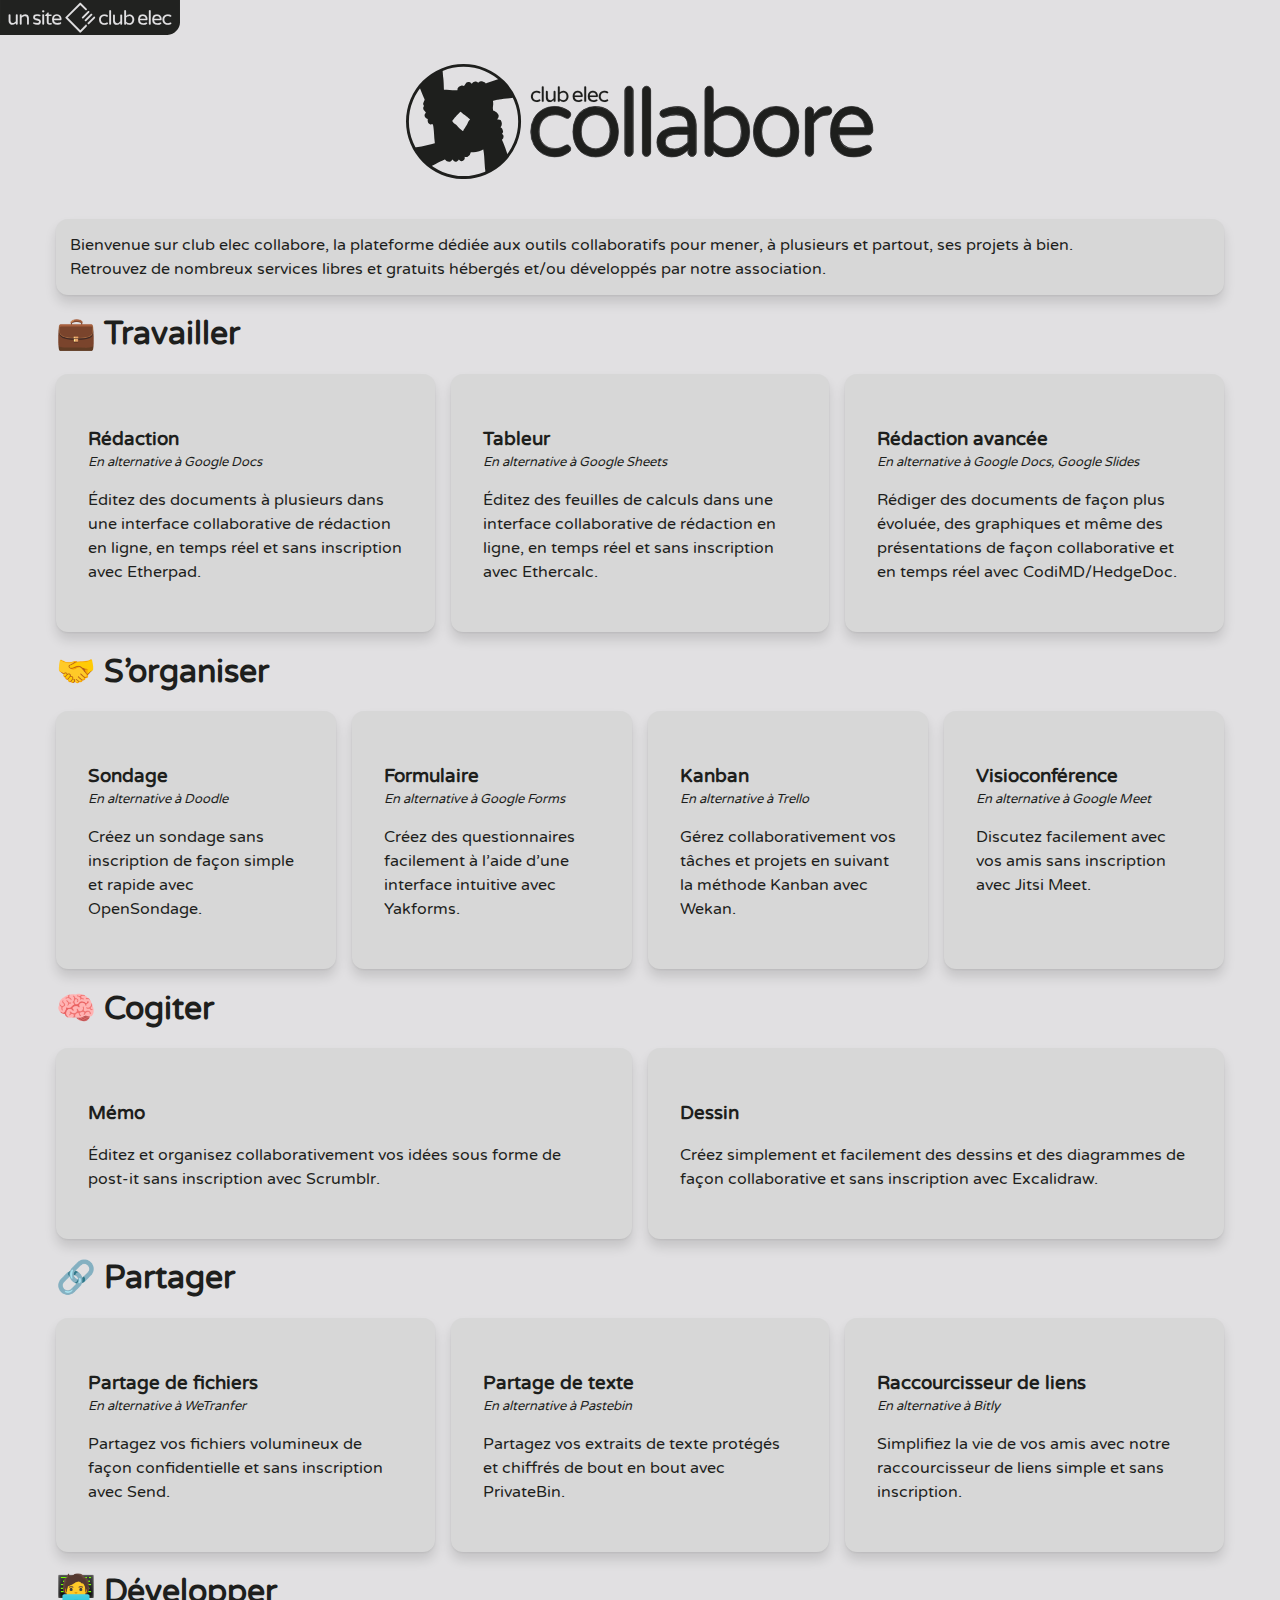
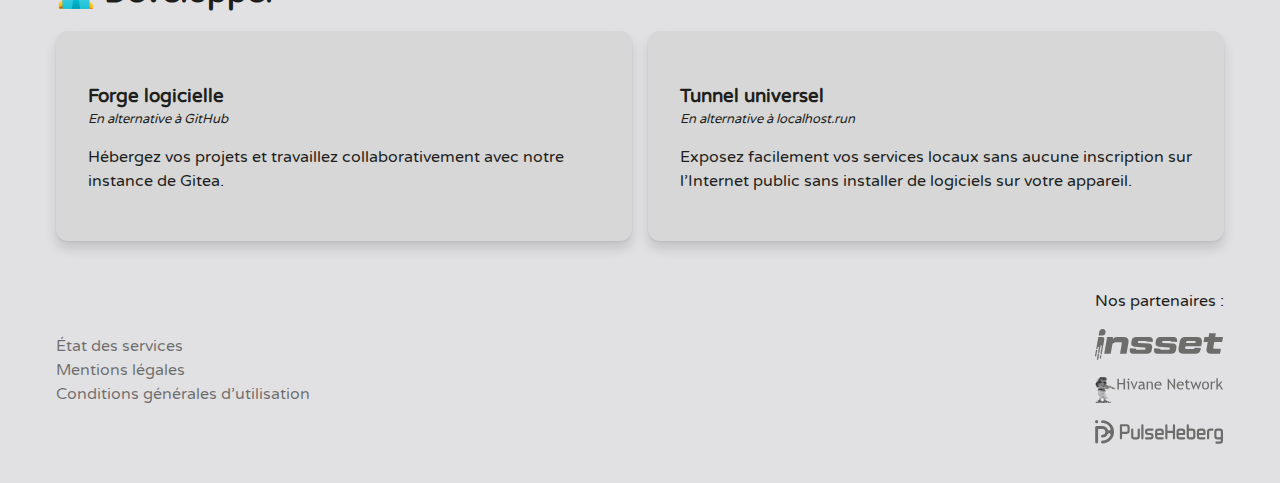
==== commit d35138a0: "Fix" ====
--- a/index.html
+++ b/index.html
@@ -73,7 +73,7 @@
             </g>
         </svg></a>
     <header>
-        <section class="container">
+        <section class="container container-logo">
             <a href="/">
                 <svg xmlns="http://www.w3.org/2000/svg" viewBox="0 0 406.1 100" class="logo">
                     <defs>
--- a/assets/css/style.css
+++ b/assets/css/style.css
@@ -135,6 +135,7 @@
     padding-right: 16px;
 }
 
+.container.container-logo,
 .container.container-services {
     display: block;
 }
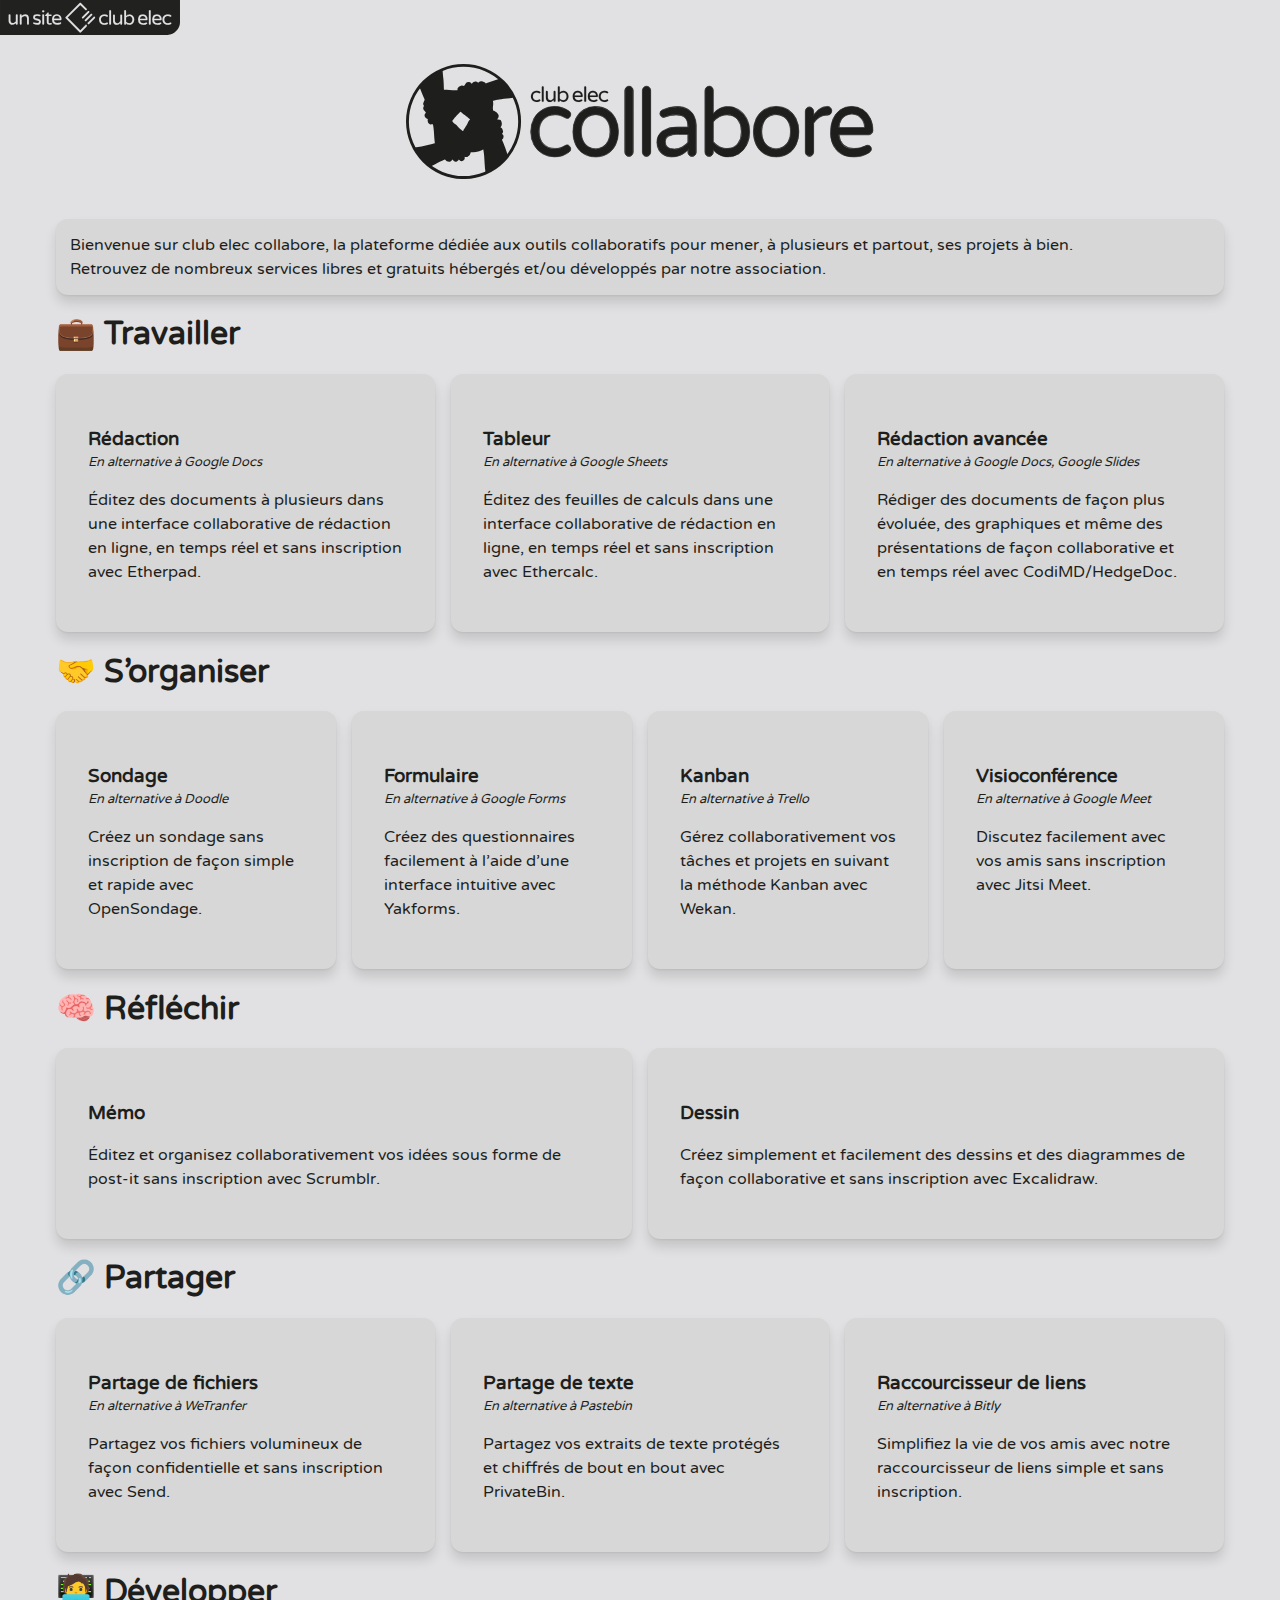
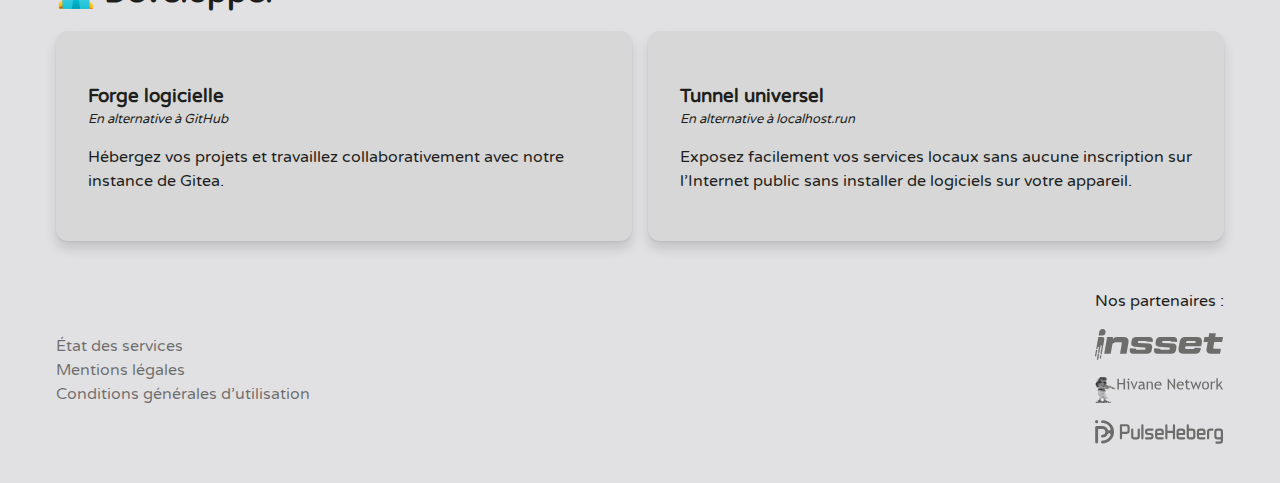
==== commit 01fbaada: "Update index.html" ====
--- a/index.html
+++ b/index.html
@@ -164,7 +164,7 @@
             </a>
         </div>
 
-        <h1>🧠 Cogiter</h1>
+        <h1>🧠 Réfléchir</h1>
 
         <div class="cards">
             <a href="https://memo.collabore.fr/">
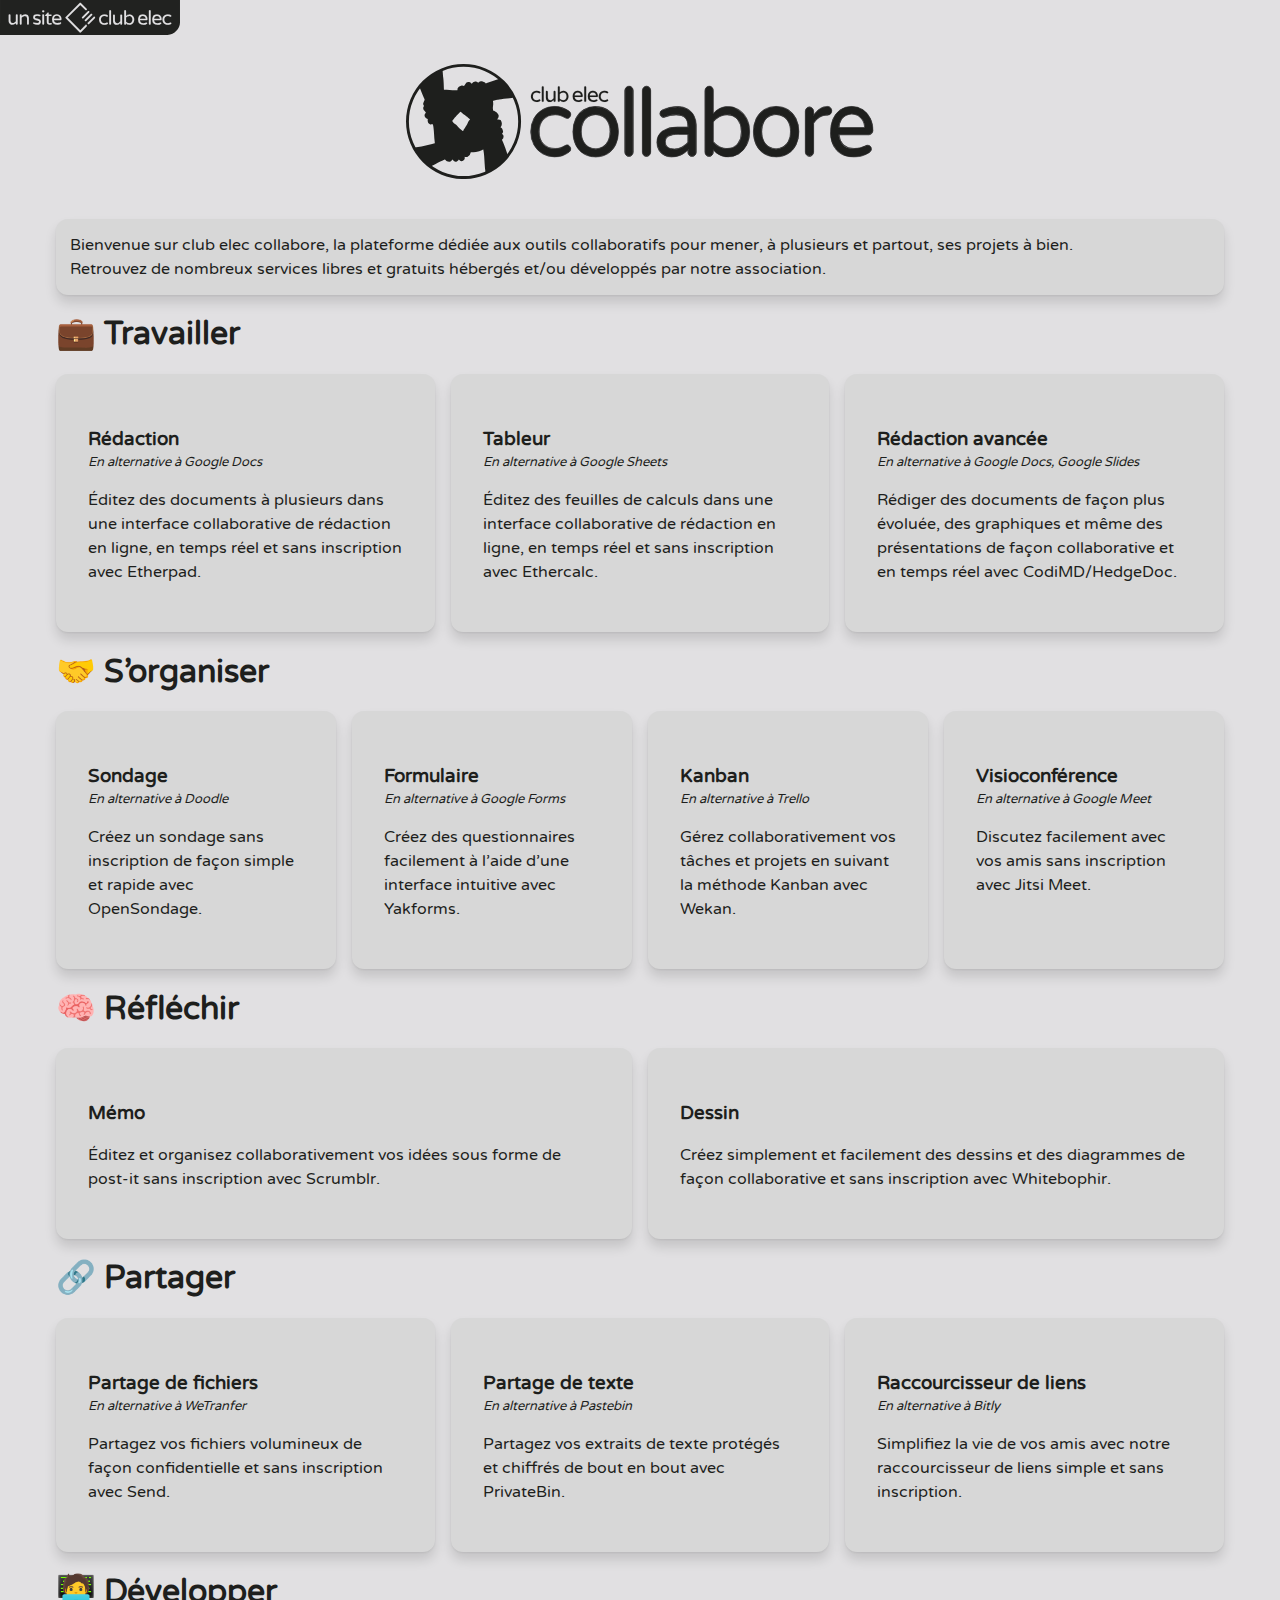
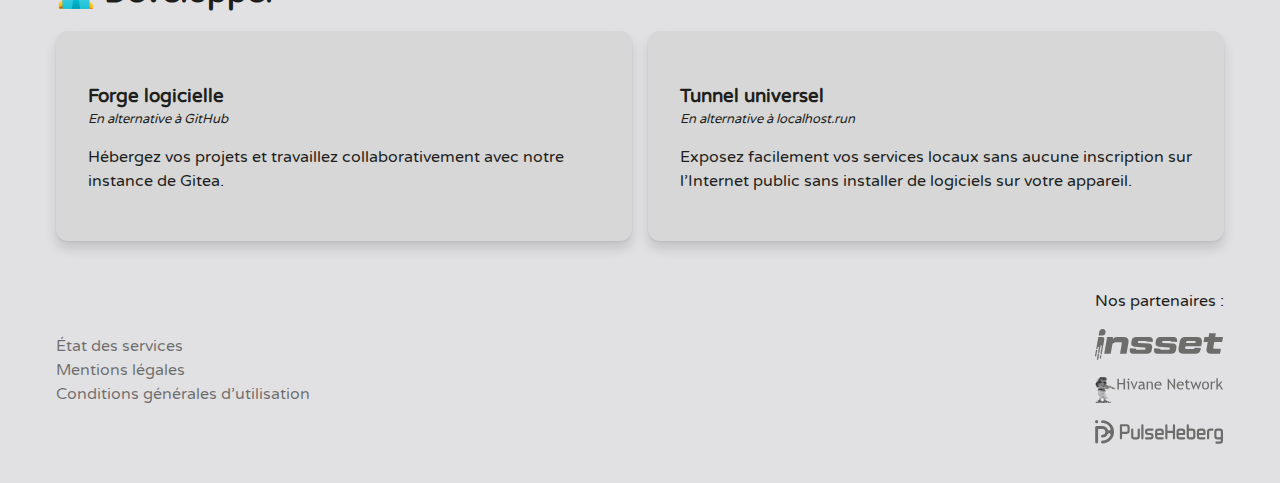
==== commit 10ea0d80: "Update index.html" ====
--- a/index.html
+++ b/index.html
@@ -176,7 +176,7 @@
             <a href="https://draw.collabore.fr/">
                 <div class="card">
                     <h3 class="headline">Dessin</h3>
-                    <p>Créez simplement et facilement des dessins et des diagrammes de façon collaborative et sans inscription avec Excalidraw.</p>
+                    <p>Créez simplement et facilement des dessins et des diagrammes de façon collaborative et sans inscription avec Whitebophir.</p>
                 </div>
             </a>
         </div>
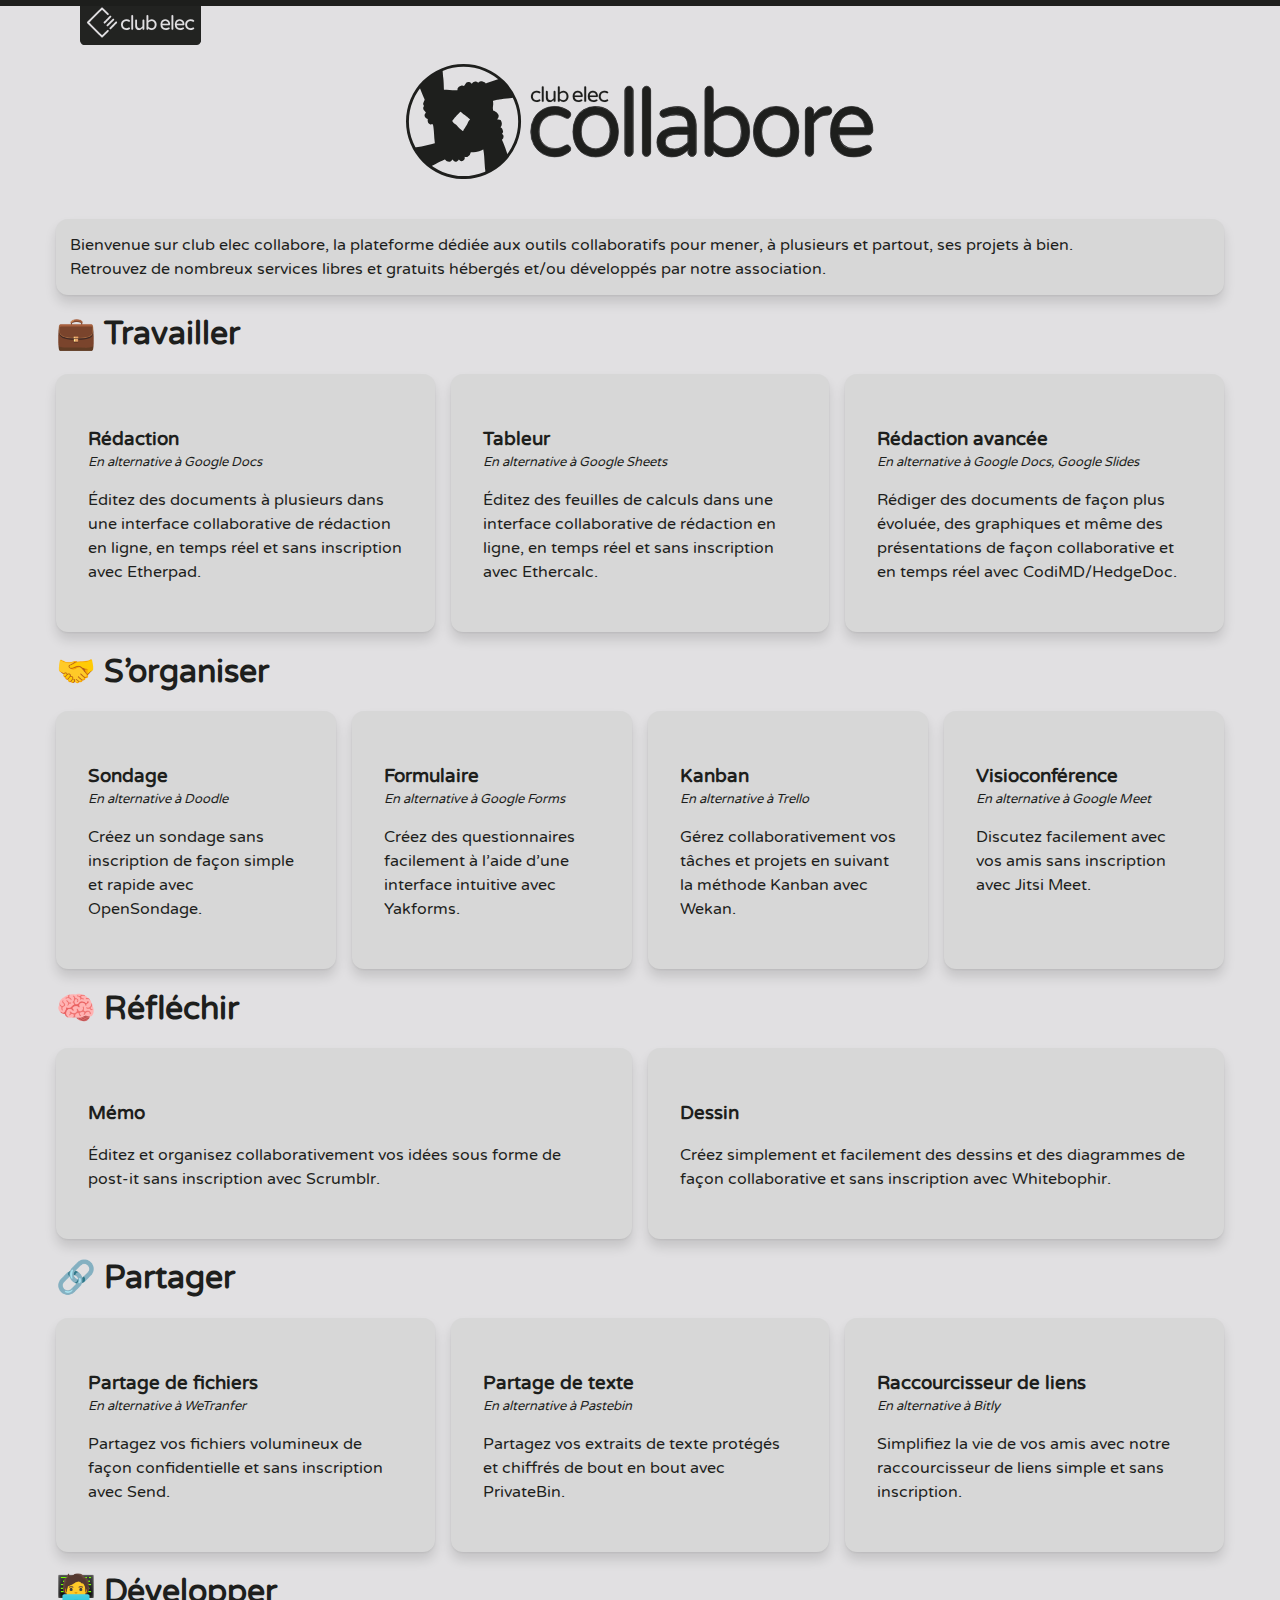
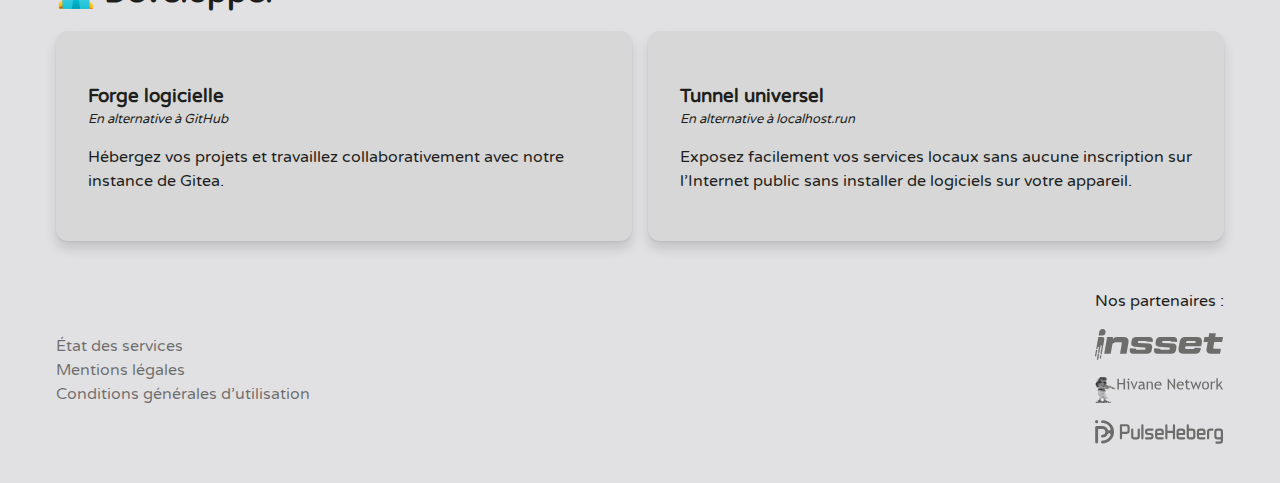
==== commit f5a24284: "Update design" ====
--- a/index.html
+++ b/index.html
@@ -42,668 +42,659 @@
 </head>
 
 <body>
-    <a href="https://clubelec.insset.fr/"><svg xmlns="http://www.w3.org/2000/svg" viewBox="0 0 699.044 136.312" class="top-logo">
-            <path fill="#1e1f1d" fill-rule="evenodd" d="M0 136.312h644c30.495.0 55.044-22.306 55.044-50.013V0H0z" opacity=".99" paint-order="stroke fill markers"></path>
-            <g fill="#e1e0e2" color="#000">
-                <path d="M2270.951 295.12c-1.38.0-2.683.178-3.924.501a14.682 14.682.0 00-7.037 3.951c-2.968 2.968-4.45 6.735-4.45 11.301V651.79c-.002.077.0.153.0.23.0 4.338 1.598 7.992 4.794 10.96.08.08.163.156.244.234 2.69 2.634 5.913 4.03 9.666 4.185.14.008.28.015.42.02.097.002.19.014.287.014.04.0.077-.006.117-.006.075.0.15.006.225.006h139.789c4.338.0 7.991-1.485 10.959-4.453 3.196-2.969 4.795-6.622 4.795-10.96.0-4.566-1.483-8.332-4.451-11.3s-6.737-4.453-11.303-4.453h-124.376V326.285h309.978v124.377c0 4.338 1.486 7.991 4.454 10.96 2.968 3.195 6.62 4.794 10.959 4.794 4.566.0 8.332-1.483 11.3-4.451 2.968-2.968 4.454-6.737 4.454-11.303V310.873c0-.57-.024-1.13-.07-1.676a17.484 17.484.0 00-.21-1.6 15.948 15.948.0 00-.347-1.525 15.04 15.04.0 00-.486-1.449v-.002c-.181-.46-.387-.906-.612-1.342-.01-.01-.01-.02-.014-.03v-.003c0-.008-.01-.016-.012-.023a14.45 14.45.0 00-.74-1.256c0-.006-.01-.013-.012-.02v-.002c0-.005-.01-.009-.01-.013-.272-.412-.568-.81-.885-1.198.0-.004.0-.008-.01-.011v-.006a15.723 15.723.0 00-1.035-1.143v-.004a15.75 15.75.0 00-1.148-1.043v-.002a14.815 14.815.0 00-1.192-.879l-.033-.023-.03-.02a14.396 14.396.0 00-4.094-1.86 16.084 16.084.0 00-1.526-.347 17.64 17.64.0 00-1.6-.209 19.75 19.75.0 00-1.673-.068h-340.805c-.059.0-.113.007-.172.008-.058.0-.112-.008-.17-.008z" style="-inkscape-font-specification:'Varela Round Bold';-inkscape-stroke:none" transform="rotate(-45 381.871 373.4) scale(.2245)"></path>
-                <path d="M2270.951 294.383c-1.442.0-2.809.187-4.107.525a15.458 15.458.0 00-7.375 4.143c-3.102 3.101-4.666 7.096-4.666 11.822V652.02c0 4.51 1.697 8.393 5.01 11.48v.003c.093.094.178.173.25.242 2.807 2.747 6.23 4.228 10.146 4.39.14.009.281.016.426.02h.01c.048.001.146.014.303.014.104.0.127-.005.107-.006.047.0.126.006.234.006h139.789c4.503.0 8.38-1.572 11.473-4.662 3.319-3.088 5.018-6.974 5.018-11.486.0-4.726-1.565-8.721-4.666-11.823-3.102-3.101-7.099-4.668-11.825-4.668h-123.64V327.021h308.507v123.641c0 4.503 1.572 8.379 4.663 11.473 3.087 3.318 6.973 5.017 11.486 5.017 4.726.0 8.72-1.564 11.822-4.666 3.102-3.101 4.668-7.098 4.668-11.824V310.873a20.6 20.6.0 00-.072-1.738 18.234 18.234.0 00-.217-1.666 16.883 16.883.0 00-.363-1.596 15.56 15.56.0 00-.48-1.424l-.01-.037-.016-.037v.014c0-.012-.01-.024-.012-.035v-.002c-.185-.47-.396-.925-.623-1.368v-.03l-.014-.026c0-.004.0-.01-.01-.014-.01-.015-.01-.012-.016-.024v-.01c-.01-.01-.013-.017-.018-.027.0-.003.0-.009-.01-.012-.2-.38-.423-.749-.655-1.11v-.022l-.055-.082-.029-.043-.01-.014v-.012l-.01-.008v-.008.006c-.01-.01-.013-.018-.018-.024v-.01c0-.005-.01-.01-.01-.015-.01-.008-.01-.018-.016-.024-.01-.009-.01-.004-.012-.011v-.004a15.202 15.202.0 00-.722-.983v-.025l-.168-.203c-.27-.33-.567-.645-.867-.957v-.039l-.2-.188-.018-.017c-.01-.005-.01-.01-.016-.014a16.603 16.603.0 00-.916-.834v-.025l-.27-.221a15.164 15.164.0 00-.964-.711l.01-.006-.285-.197-.01-.008-.01-.004v-.006c.014.009-.01-.006-.01-.004l-.043-.03v-.002a15.15 15.15.0 00-1.332-.785 15.474 15.474.0 00-2.967-1.168 16.824 16.824.0 00-1.596-.365 18.367 18.367.0 00-1.666-.217 20.5 20.5.0 00-1.736-.07h-340.805c-.105.0-.15.006-.166.008.0.0-.054-.008-.175-.008h-.01zm0 1.472h.036a.93.93.0 00.15.008h.02c.11-.002.16-.008.16-.008h340.806c.551.0 1.088.022 1.61.067a16.253 16.253.0 012.989.531 13.698 13.698.0 013.889 1.766v.002l.01.006.012.008a14.049 14.049.0 011.166.86v.003c.366.3.72.625 1.066.969v.004l.012.012.014.013c.332.332.64.675.932 1.028l.057.07v.006l.017.021c.292.358.564.723.815 1.1.0.008.01.01.012.018v.004l.01.011.012.02c.255.387.488.784.7 1.191l-.013-.037-.031-.086-.014-.033c.01.026.01.006.014.027.0-.017.0-.031-.01-.056l.035.117c.02.043.035.087.045.096-.01.01-.02.055.129.205l-.131-.18c.211.41.403.826.572 1.254v.022c.176.446.33.907.463 1.379.132.472.243.956.332 1.455.089.498.155 1.01.2 1.533.043.525.067 1.063.067 1.613v139.789c0 4.407-1.404 7.947-4.238 10.782-2.834 2.834-6.373 4.236-10.78 4.236-4.156.0-7.571-1.495-10.417-4.56l-.01-.01-.01-.01c-2.841-2.842-4.239-6.268-4.239-10.438V325.55h-311.453v311.453h125.114c4.406.0 7.946 1.404 10.78 4.238 2.835 2.834 4.237 6.373 4.237 10.78.0 4.156-1.495 7.571-4.56 10.417l-.01.01-.01.01c-2.841 2.841-6.268 4.239-10.438 4.239h-139.789c-.042.0-.112-.005-.215-.006h-.01c-.113.0-.15.006-.117.006-.037.0-.125-.01-.262-.014h-.01c-.13-.004-.26-.012-.392-.02h-.02c-3.589-.149-6.608-1.457-9.182-3.976v-.004c-.09-.087-.17-.158-.234-.223l-.01-.01-.01-.011c-3.065-2.847-4.56-6.262-4.56-10.418.0-.084-.002-.157.0-.223V310.874c0-4.407 1.401-7.945 4.236-10.78 1.894-1.893 4.111-3.127 6.69-3.755l.01-.002.01-.002a14.728 14.728.0 013.737-.479zm349.348 1.768h.738l-.43.594zm1.23.861v.063l-.01-.022s0-.028.01-.04zm1.463.084v.03l-.025.132.023-.162zm-.314.963v.063-.008l-.01-.014v-.041zm1.463.086v.026s-.01.023-.01.037c-.01.035-.012.076-.012.076v-.037a11.586 11.586.0 00.013-.102zm.859.623.01.006.01.012c-.01-.008-.01-.01-.014-.018zm-1.29.453a.138.138.0 010 .041l-.01-.015v-.026zm1.466.067v.023s-.01.047-.014.084c0-.037.01-.072.012-.107zm-.547 1.025s0 .136-.01.213a.277.277.0 00-.012-.053l.018-.16zm.082.506c0 .01.01.025.012.031.0-.004.0-.006-.01-.01zm.01.03c0 .003.0.004.01.01l.01.02zm.67.794v.184a.296.296.0 00-.01-.053l.012-.13zm1.443.0c0 .01.012.04.012.04v.04c0-.023-.01-.044-.01-.08zm-.83 1.477c0 .007.037.241.041.265l-.027-.091-.014-.168v-.006z" style="-inkscape-font-specification:'Varela Round Bold';-inkscape-stroke:none" transform="rotate(-45 381.871 373.4) scale(.2245)"></path>
-                <path d="M581.275 226c-1.208.0-2.205.392-2.99 1.178-.786.785-1.178 1.781-1.178 2.99.0 1.147.423 2.114 1.269 2.9.785.784 1.752 1.177 2.9 1.177h36.985c1.148.0 2.114-.393 2.9-1.178.845-.785 1.268-1.752 1.268-2.9.0-1.208-.392-2.204-1.177-2.99-.786-.785-1.783-1.178-2.99-1.178H590.55z" style="-inkscape-font-specification:'Varela Round Bold';-inkscape-stroke:none" transform="matrix(.6 -.6 .6 .6 -143.068 301.093)"></path>
-                <path d="M581.275 225.805c-1.25.0-2.308.413-3.129 1.234-.82.82-1.234 1.879-1.234 3.129.0 1.193.45 2.22 1.326 3.037.82.819 1.845 1.234 3.037 1.234h36.987c1.19.0 2.215-.415 3.033-1.232.878-.817 1.33-1.845 1.33-3.039.0-1.25-.416-2.308-1.236-3.129-.821-.82-1.877-1.234-3.127-1.234h-27.713zm0 .39h36.987c1.166.0 2.101.371 2.851 1.121s1.121 1.686 1.121 2.852c0 1.1-.396 2.003-1.207 2.756l-.002.002-.002.004c-.751.752-1.658 1.12-2.761 1.12h-36.987c-1.103.0-2.01-.368-2.761-1.12l-.002-.004-.004-.002c-.811-.753-1.206-1.656-1.206-2.756.0-1.166.37-2.102 1.12-2.852s1.687-1.12 2.853-1.12zm0-18.734c-1.208.0-2.205.393-2.99 1.178-.786.786-1.178 1.782-1.178 2.99.0 1.148.423 2.115 1.269 2.9.785.785 1.752 1.178 2.9 1.178h36.985c1.148.0 2.114-.393 2.9-1.178.845-.785 1.268-1.752 1.268-2.9.0-1.208-.392-2.204-1.177-2.99-.786-.785-1.783-1.178-2.99-1.178H590.55z" style="-inkscape-font-specification:'Varela Round Bold';-inkscape-stroke:none" transform="matrix(.6 -.6 .6 .6 -143.068 301.093)"></path>
-                <path d="M581.275 207.266c-1.25.0-2.308.415-3.129 1.236-.82.82-1.234 1.877-1.234 3.127.0 1.193.45 2.22 1.326 3.037.82.819 1.845 1.236 3.037 1.236h36.987c1.19.0 2.215-.417 3.033-1.234.878-.817 1.33-1.845 1.33-3.04.0-1.25-.416-2.305-1.236-3.126-.821-.82-1.877-1.236-3.127-1.236h-27.713zm0 .39h36.987c1.166.0 2.101.371 2.851 1.121s1.121 1.686 1.121 2.852c0 1.1-.396 2.005-1.207 2.758l-.002.002-.002.002c-.751.751-1.658 1.12-2.761 1.12h-36.987c-1.103.0-2.01-.369-2.761-1.12l-.002-.002-.004-.002c-.811-.753-1.206-1.658-1.206-2.758.0-1.166.37-2.102 1.12-2.852s1.687-1.12 2.853-1.12zm36.986-10.486c1.208.0 2.205-.394 2.99-1.18.786-.784 1.178-1.781 1.178-2.99.0-1.147-.423-2.113-1.268-2.899-.786-.785-1.752-1.178-2.9-1.178h-36.986c-1.147.0-2.114.393-2.9 1.178-.845.786-1.268 1.752-1.268 2.9.0 1.208.392 2.205 1.178 2.99.785.785 1.782 1.178 2.99 1.178h27.712z" style="-inkscape-font-specification:'Varela Round Bold';-inkscape-stroke:none" transform="matrix(.6 -.6 .6 .6 -143.068 301.093)"></path>
-                <path d="M581.275 188.729c-1.19.0-2.215.414-3.033 1.23l-.002.002-.002.002c-.877.817-1.326 1.843-1.326 3.037.0 1.25.414 2.308 1.234 3.129.821.82 1.879 1.234 3.13 1.234h36.985c1.25.0 2.306-.413 3.127-1.234.82-.82 1.236-1.879 1.236-3.129.0-1.196-.452-2.223-1.332-3.04-.818-.816-1.842-1.231-3.031-1.231h-29.284zm0 .388h36.987c1.103.0 2.01.37 2.761 1.121l.002.004.002.002c.811.753 1.207 1.656 1.207 2.756.0 1.166-.37 2.104-1.12 2.854s-1.686 1.12-2.852 1.12h-36.987c-1.165.0-2.103-.37-2.853-1.12s-1.12-1.688-1.12-2.854c0-1.1.395-2.003 1.206-2.756l.004-.002.002-.004c.752-.751 1.658-1.12 2.762-1.12z" style="-inkscape-font-specification:'Varela Round Bold';-inkscape-stroke:none" transform="matrix(.6 -.6 .6 .6 -143.068 301.093)"></path>
-                <path d="M523.315 200.973q-6.524.0-12.051-2.9-5.528-2.9-8.88-8.336-3.262-5.436-3.262-12.776t3.262-12.776q3.352-5.436 8.88-8.336 5.527-2.9 12.05-2.9 4.803.0 8.246 1.27 3.534 1.177 6.524 3.08 1.812 1.178 1.812 3.171.0 1.36-1.087 2.537-.997 1.088-2.356 1.088-.997.0-1.993-.544-2.99-1.54-5.165-2.175-2.084-.724-5.255-.724-7.793.0-12.233 4.53-4.44 4.44-4.44 11.78.0 7.339 4.44 11.87 4.44 4.44 12.233 4.44 3.17.0 5.255-.635 2.175-.725 5.165-2.265.996-.544 1.993-.544 1.36.0 2.356 1.178 1.087 1.087 1.087 2.446.0 1.994-1.812 3.172-2.99 1.902-6.524 3.171-3.443 1.178-8.245 1.178z" style="-inkscape-font-specification:'Varela Round Bold';-inkscape-stroke:none" transform="translate(-38.824 -73.944) scale(.84852)"></path>
-                <path d="M523.314 152.754c-4.378.0-8.427.974-12.14 2.922-3.715 1.949-6.703 4.754-8.955 8.406l-.002.002v.002c-2.195 3.658-3.29 7.953-3.29 12.875s1.095 9.22 3.29 12.877l.002.002c2.252 3.652 5.24 6.457 8.955 8.406 3.713 1.948 7.762 2.922 12.14 2.922 3.218.0 5.987-.393 8.31-1.187l.001-.002h.002a32.842 32.842.0 006.563-3.19v-.002c1.25-.813 1.902-1.946 1.902-3.334.0-.953-.39-1.821-1.135-2.572-.693-.819-1.541-1.248-2.504-1.248-.7.0-1.397.193-2.086.568l.004-.004c-1.987 1.024-3.702 1.775-5.138 2.254-1.363.414-3.095.625-5.194.625-5.157.0-9.172-1.462-12.092-4.38l-.002-.003c-2.921-2.982-4.382-6.88-4.382-11.732.0-4.854 1.46-8.719 4.382-11.64v-.003h.002c2.92-2.98 6.935-4.472 12.092-4.472 2.1.0 3.831.241 5.192.714l.006.002.004.002c1.432.418 3.145 1.137 5.13 2.16.688.375 1.384.565 2.083.565.958.0 1.805-.393 2.5-1.15.75-.813 1.138-1.71 1.138-2.668.0-1.388-.652-2.524-1.902-3.336a29.635 29.635.0 00-6.563-3.1c-2.323-.856-5.093-1.281-8.312-1.281zm0 .39c3.185.0 5.91.42 8.178 1.256l.004.002h.002a29.23 29.23.0 016.48 3.06c1.167.759 1.723 1.739 1.723 3.009.0.854-.335 1.646-1.035 2.404-.634.692-1.359 1.025-2.213 1.025-.629.0-1.26-.172-1.9-.521h-.002l-.002-.002c-2-1.03-3.73-1.76-5.197-2.188h-.002c-1.417-.491-3.186-.732-5.311-.732-5.232.0-9.37 1.528-12.37 4.588-2.997 2.998-4.497 6.984-4.497 11.916s1.5 8.948 4.496 12.006v.002h.002c3 3 7.137 4.498 12.37 4.498 2.126.0 3.896-.212 5.312-.643l.002-.002h.004c1.463-.488 3.192-1.247 5.191-2.277l.002-.002h.002c.64-.35 1.271-.52 1.9-.52.85.0 1.571.356 2.207 1.108l.006.008.006.006c.697.696 1.03 1.454 1.03 2.308.0 1.27-.558 2.249-1.723 3.006a32.448 32.448.0 01-6.484 3.153c-2.269.775-4.996 1.166-8.18 1.166-4.32.0-8.304-.959-11.96-2.877-3.655-1.917-6.586-4.668-8.804-8.264l-.002-.002c-2.154-3.59-3.232-7.81-3.232-12.674.0-4.863 1.078-9.083 3.232-12.674l.002-.002c2.218-3.595 5.15-6.346 8.803-8.263 3.657-1.919 7.64-2.877 11.961-2.877zm26.459 47.376q-1.722.0-2.9-1.178t-1.178-2.9v-58.805q0-1.722 1.178-2.9 1.178-1.268 2.9-1.268 1.812.0 2.99 1.177 1.178 1.178 1.178 2.99v58.806q0 1.722-1.269 2.9-1.178 1.178-2.9 1.178z" style="-inkscape-font-specification:'Varela Round Bold';-inkscape-stroke:none" transform="translate(-38.824 -73.944) scale(.84852)"></path>
-                <path d="M549.773 133.273c-1.193.0-2.222.449-3.039 1.327l-.002.002-.002.002c-.816.818-1.23 1.843-1.23 3.033v58.806c0 1.193.415 2.219 1.234 3.038.82.818 1.847 1.234 3.04 1.234 1.189.0 2.213-.415 3.03-1.23.881-.818 1.33-1.846 1.33-3.042v-58.806c0-1.25-.413-2.308-1.234-3.13-.82-.82-1.876-1.233-3.127-1.233zm0 .391c1.166.0 2.102.371 2.852 1.121s1.121 1.686 1.121 2.852v58.806c0 1.1-.396 2.003-1.207 2.756l-.002.002-.004.002c-.752.752-1.656 1.121-2.76 1.121-1.103.0-2.01-.37-2.761-1.12-.752-.752-1.122-1.657-1.122-2.76v-58.807c0-1.103.37-2.01 1.122-2.762l.002-.002.002-.004c.753-.81 1.658-1.205 2.757-1.205zm29.719 67.309q-4.983.0-8.698-2.356-3.625-2.356-5.618-6.433-1.903-4.078-1.903-8.97V157.48q0-1.721 1.178-2.9 1.269-1.177 2.99-1.177 1.722.0 2.9 1.178t1.178 2.9v24.826q0 11.055 9.967 11.055 4.53.0 8.064-2.356 3.624-2.356 6.796-6.343V157.48q0-1.721 1.178-2.9 1.268-1.177 2.99-1.177 1.721.0 2.9 1.178 1.177 1.178 1.177 2.9v38.87q0 1.722-1.178 2.991-1.178 1.178-2.9 1.178-1.72.0-2.99-1.178-1.177-1.269-1.177-2.99v-3.715q-3.443 3.805-7.43 6.07-3.987 2.266-9.424 2.266z" style="-inkscape-font-specification:'Varela Round Bold';-inkscape-stroke:none" transform="translate(-38.824 -73.944) scale(.84852)"></path>
-                <path d="M567.441 153.207a4.463 4.463.0 00-3.123 1.23l-.002.002-.004.005c-.819.818-1.234 1.844-1.234 3.037v25.732c0 3.287.64 6.307 1.922 9.053v.004c1.343 2.747 3.242 4.922 5.687 6.511h.002c2.51 1.592 5.45 2.387 8.803 2.387 3.652.0 6.829-.762 9.52-2.29 2.551-1.45 4.923-3.402 7.138-5.786v3.26c0 1.192.416 2.245 1.23 3.123l.005.006.006.004a4.463 4.463.0 003.123 1.23c1.192.0 2.218-.415 3.037-1.234l.004-.004.002-.002a4.463 4.463.0 001.23-3.123V157.48c0-1.192-.417-2.218-1.236-3.037-.819-.82-1.845-1.237-3.037-1.237a4.463 4.463.0 00-3.123 1.23l-.002.003-.002.004c-.819.819-1.236 1.845-1.236 3.037v27.107c-2.092 2.62-4.327 4.707-6.707 6.254v.002h-.002c-2.324 1.55-4.969 2.323-7.956 2.323-3.286.0-5.714-.905-7.332-2.7-1.617-1.794-2.441-4.504-2.441-8.16V157.48c0-1.192-.415-2.218-1.234-3.037-.82-.819-1.845-1.236-3.037-1.236zm0 .39c1.104.0 2.01.37 2.762 1.122.752.751 1.121 1.658 1.121 2.761v24.827c0 3.714.837 6.531 2.541 8.422 1.705 1.89 4.263 2.828 7.621 2.828 3.054.0 5.783-.796 8.17-2.387l.002-.002c2.436-1.584 4.716-3.712 6.84-6.383l.043-.055v-27.25c0-1.103.37-2.01 1.121-2.761.812-.752 1.751-1.121 2.852-1.121 1.103.0 2.01.369 2.761 1.12.752.752 1.122 1.66 1.122 2.762v38.871c0 1.102-.372 2.041-1.125 2.854-.752.75-1.657 1.12-2.758 1.12s-2.04-.37-2.852-1.122c-.752-.812-1.12-1.75-1.12-2.852v-4.22l-.34.375c-2.284 2.523-4.744 4.534-7.382 6.033-2.624 1.491-5.73 2.238-9.328 2.238-3.29.0-6.148-.775-8.592-2.324h-.002c-2.385-1.55-4.23-3.664-5.544-6.352v-.002s-.002.0-.002-.002c-1.255-2.69-1.883-5.65-1.883-8.884V157.48c0-1.101.366-2.007 1.115-2.758l.002-.002.002-.002c.812-.752 1.752-1.12 2.853-1.12zm70.676 47.376q-8.88.0-15.495-6.886v2.355q0 1.722-1.268 2.9-1.178 1.178-2.9 1.178-1.721.0-2.9-1.178-1.177-1.178-1.177-2.9v-58.805q0-1.722 1.178-2.9 1.178-1.268 2.9-1.268 1.811.0 2.99 1.177 1.177 1.178 1.177 2.99v22.2q6.615-6.886 15.495-6.886 5.617.0 10.601 2.9 5.074 2.808 8.155 8.335 3.171 5.437 3.171 12.776.0 7.34-3.171 12.867-3.08 5.437-8.155 8.336-4.984 2.809-10.601 2.809zm-1.178-7.702q6.705.0 10.782-4.259 4.078-4.258 4.078-12.05.0-7.793-4.078-12.052-4.077-4.259-10.782-4.259-4.168.0-7.883 1.903-3.625 1.813-6.434 4.893v19.028q2.81 3.081 6.434 4.984 3.715 1.812 7.883 1.812z" style="-inkscape-font-specification:'Varela Round Bold';-inkscape-stroke:none" transform="translate(-38.824 -73.944) scale(.84852)"></path>
-                <path d="M618.455 133.273c-1.194.0-2.222.449-3.039 1.327l-.002.002-.002.002c-.816.818-1.23 1.843-1.23 3.033v58.806c0 1.193.415 2.219 1.234 3.038.819.818 1.847 1.234 3.039 1.234 1.19.0 2.213-.415 3.031-1.23.88-.818 1.33-1.846 1.33-3.042v-1.931c4.37 4.404 9.474 6.656 15.301 6.656 3.778.0 7.348-.946 10.697-2.834 3.414-1.95 6.16-4.757 8.229-8.408v-.002c2.132-3.717 3.195-8.043 3.195-12.963s-1.062-9.214-3.195-12.871l-.002-.002c-2.068-3.71-4.812-6.518-8.225-8.408l-.004-.002c-3.348-1.948-6.918-2.924-10.695-2.924-5.827.0-10.93 2.252-15.3 6.656v-21.773c0-1.25-.415-2.309-1.235-3.13-.82-.82-1.877-1.234-3.127-1.234zm0 .391c1.166.0 2.102.371 2.852 1.121s1.12 1.686 1.12 2.852v22.683l.337-.35c4.38-4.559 9.484-6.825 15.353-6.825 3.712.0 7.207.956 10.502 2.873l.002.002h.002c3.35 1.854 6.042 4.602 8.08 8.26v.001l.002.002c2.095 3.592 3.145 7.813 3.145 12.678s-1.051 9.117-3.147 12.77v.002c-2.038 3.597-4.73 6.346-8.082 8.261-3.294 1.857-6.792 2.784-10.504 2.784-5.87.0-10.974-2.267-15.353-6.827l-.336-.35v2.843c0 1.1-.396 2.002-1.207 2.755l-.002.002-.002.002c-.752.752-1.659 1.122-2.762 1.122s-2.01-.37-2.762-1.122c-.751-.751-1.12-1.656-1.12-2.76v-58.806c0-1.103.369-2.01 1.12-2.762l.002-.002.002-.004c.753-.81 1.658-1.205 2.758-1.205zm18.484 26.793c-2.808.0-5.47.642-7.972 1.924-2.437 1.219-4.601 2.865-6.488 4.935l-.051.055v19.18l.05.056a23.516 23.516.0 006.487 5.024l.002.002.004.002a17.952 17.952.0 007.969 1.832c4.511.0 8.166-1.443 10.921-4.32 2.76-2.882 4.133-6.957 4.133-12.186s-1.373-9.304-4.133-12.186c-2.755-2.877-6.41-4.318-10.921-4.318zm0 .389c4.43.0 7.96 1.398 10.641 4.199 2.677 2.796 4.024 6.755 4.024 11.916.0 5.16-1.347 9.12-4.024 11.916-2.681 2.8-6.212 4.2-10.64 4.2-2.751.0-5.349-.598-7.8-1.794a23.127 23.127.0 01-6.324-4.892v-18.86c1.846-2.012 3.952-3.615 6.327-4.802h.002a16.857 16.857.0 017.795-1.883z" style="-inkscape-font-specification:'Varela Round Bold';-inkscape-stroke:none" transform="translate(-38.824 -73.944) scale(.84852)"></path>
-                <path d="M700.839 200.973q-11.055.0-17.307-6.252-6.161-6.343-6.161-17.76.0-6.433 2.356-11.87 2.356-5.436 7.249-8.789 4.892-3.352 12.05-3.352 6.706.0 11.599 3.171 4.893 3.08 7.43 8.336 2.537 5.165 2.537 11.326.0 1.722-1.178 2.9-1.087 1.178-2.99 1.178h-30.717q.725 6.343 4.712 9.876 3.987 3.534 11.145 3.534 3.805.0 6.614-.725 2.9-.725 5.618-2.084.725-.362 1.631-.362 1.45.0 2.537.996 1.087.997 1.087 2.538.0 1.993-2.355 3.352-3.534 1.994-6.977 2.99-3.444.997-8.88.997zm11.598-27.817q-.272-4.44-2.356-7.43-1.993-2.99-4.983-4.35-2.99-1.45-6.071-1.45t-6.071 1.45q-2.99 1.36-4.984 4.35-1.993 2.99-2.265 7.43z" style="-inkscape-font-specification:'Varela Round Bold';-inkscape-stroke:none" transform="translate(-38.49 -73.944) scale(.84852)"></path>
-                <path d="M699.027 152.754c-4.802.0-8.863 1.127-12.162 3.387-3.29 2.254-5.734 5.216-7.318 8.873-1.582 3.65-2.371 7.634-2.371 11.947.0 7.646 2.068 13.626 6.217 17.896l.002.002c4.208 4.21 10.039 6.309 17.445 6.309 3.636.0 6.612-.332 8.933-1.004 2.312-.67 4.65-1.672 7.018-3.008h.002v-.002c1.606-.926 2.453-2.115 2.453-3.521.0-1.073-.388-1.982-1.15-2.68-.757-.694-1.657-1.049-2.668-1.049a3.8 3.8.0 00-1.719.383c-1.8.9-3.659 1.59-5.578 2.07h-.002c-1.852.478-4.04.72-6.565.72-4.74.0-8.4-1.168-11.015-3.485-2.568-2.276-4.077-5.462-4.588-9.535h30.463c1.309.0 2.37-.416 3.133-1.243.815-.818 1.23-1.841 1.23-3.03.0-4.135-.852-7.94-2.556-11.41v-.003c-1.706-3.533-4.21-6.342-7.5-8.414l-.002-.002c-3.296-2.135-7.202-3.201-11.702-3.201zm0 .39c4.44.0 8.265 1.049 11.493 3.141h.002c3.232 2.035 5.68 4.783 7.357 8.256v.002c1.678 3.416 2.518 7.16 2.518 11.24.0 1.104-.37 2.01-1.122 2.762l-.002.002-.002.004c-.686.744-1.619 1.115-2.847 1.115h-30.936l.026.217c.487 4.264 2.078 7.61 4.775 10 2.701 2.394 6.471 3.584 11.275 3.584 2.55.0 4.77-.244 6.663-.732v.002a27.563 27.563.0 005.656-2.1 3.401 3.401.0 011.545-.342c.922.0 1.71.31 2.404.945.688.631 1.025 1.412 1.025 2.393.0 1.252-.725 2.298-2.26 3.184-2.343 1.322-4.654 2.313-6.933 2.972-2.27.657-5.212.989-8.824.989-7.333.0-13.043-2.068-17.17-6.196-4.065-4.186-6.104-10.047-6.104-17.62.0-4.266.78-8.195 2.34-11.794 1.557-3.592 3.946-6.49 7.18-8.705 3.225-2.21 7.2-3.318 11.941-3.318zm0 6.588c-2.083.0-4.136.49-6.152 1.467-2.028.922-3.718 2.399-5.064 4.418-1.352 2.027-2.116 4.541-2.3 7.528l-.011.207h27.145l-.014-.207c-.183-2.988-.978-5.504-2.39-7.532-1.347-2.017-3.037-3.493-5.063-4.414-2.015-.976-4.068-1.467-6.15-1.467zm0 .39c2.024.0 4.015.476 5.985 1.43h.004l.002.003c1.959.89 3.589 2.312 4.9 4.279l.002.002.002.002c1.33 1.91 2.079 4.29 2.283 7.123h-26.268c.204-2.834.925-5.217 2.198-7.127 1.311-1.967 2.943-3.389 4.902-4.28l.002-.001h.002c1.97-.955 3.963-1.432 5.986-1.432zm31.985 40.398q-1.722.0-2.9-1.178t-1.178-2.9v-58.805q0-1.722 1.178-2.9 1.178-1.268 2.9-1.268 1.812.0 2.99 1.177 1.178 1.178 1.178 2.99v58.806q0 1.722-1.269 2.9-1.178 1.178-2.9 1.178z" style="-inkscape-font-specification:'Varela Round Bold';-inkscape-stroke:none" transform="translate(-38.49 -73.944) scale(.84852)"></path>
-                <path d="M731.012 133.273c-1.193.0-2.22.45-3.037 1.327-.82.818-1.235 1.845-1.235 3.037v58.806c0 1.193.416 2.219 1.235 3.037.818.82 1.845 1.235 3.037 1.235 1.19.0 2.215-.414 3.033-1.23l.002-.003c.879-.817 1.328-1.844 1.328-3.039v-58.806c0-1.25-.414-2.309-1.234-3.13-.821-.82-1.879-1.234-3.13-1.234zm0 .391c1.166.0 2.101.371 2.851 1.121s1.121 1.686 1.121 2.852v58.806c0 1.1-.394 2.003-1.205 2.756l-.004.002-.002.002c-.751.752-1.658 1.121-2.761 1.121-1.104.0-2.01-.37-2.762-1.12-.752-.752-1.121-1.657-1.121-2.76v-58.807c0-1.103.37-2.01 1.12-2.762l.003-.002.004-.004c.753-.81 1.656-1.205 2.756-1.205zm34.612 67.309q-11.054.0-17.306-6.252-6.162-6.343-6.162-17.76.0-6.433 2.356-11.87 2.356-5.436 7.25-8.789 4.892-3.352 12.05-3.352 6.705.0 11.598 3.171 4.893 3.08 7.43 8.336 2.537 5.165 2.537 11.326.0 1.722-1.177 2.9-1.088 1.178-2.99 1.178h-30.717q.724 6.343 4.711 9.876 3.987 3.534 11.145 3.534 3.806.0 6.615-.725 2.9-.725 5.618-2.084.725-.362 1.63-.362 1.45.0 2.538.996 1.087.997 1.087 2.538.0 1.993-2.356 3.352-3.534 1.994-6.977 2.99-3.443.997-8.88.997zm11.599-27.817q-.272-4.44-2.356-7.43-1.994-2.99-4.984-4.35-2.99-1.45-6.07-1.45-3.081.0-6.072 1.45-2.99 1.36-4.983 4.35-1.994 2.99-2.265 7.43z" style="-inkscape-font-specification:'Varela Round Bold';-inkscape-stroke:none" transform="translate(-38.49 -73.944) scale(.84852)"></path>
-                <path d="M763.813 152.754c-4.803.0-8.864 1.127-12.163 3.387-3.29 2.254-5.732 5.216-7.316 8.873-1.582 3.65-2.373 7.634-2.373 11.947.0 7.646 2.068 13.626 6.217 17.896h.002v.002c4.208 4.21 10.039 6.309 17.445 6.309 3.636.0 6.612-.332 8.934-1.004 2.311-.67 4.65-1.672 7.017-3.008h.002v-.002c1.607-.926 2.453-2.115 2.453-3.521.0-1.073-.388-1.982-1.15-2.68-.757-.694-1.657-1.049-2.668-1.049a3.8 3.8.0 00-1.719.383c-1.8.9-3.659 1.59-5.578 2.07-1.852.478-4.042.72-6.566.72-4.74.0-8.401-1.168-11.016-3.485-2.567-2.276-4.077-5.462-4.588-9.535h30.463c1.307.0 2.368-.416 3.13-1.24.818-.819 1.233-1.843 1.233-3.034.0-4.134-.852-7.94-2.556-11.41v-.002c-1.706-3.533-4.21-6.342-7.5-8.414l-.002-.002c-3.296-2.135-7.202-3.201-11.701-3.201zm0 .39c4.439.0 8.264 1.049 11.492 3.141h.002c3.232 2.035 5.68 4.783 7.357 8.256l.002.002c1.678 3.416 2.516 7.16 2.516 11.24.0 1.104-.368 2.01-1.12 2.762l-.003.002-.002.004c-.687.744-1.62 1.115-2.848 1.115h-30.936l.026.217c.487 4.264 2.078 7.61 4.775 10 2.701 2.394 6.471 3.584 11.276 3.584 2.549.0 4.768-.244 6.662-.732v.002a27.563 27.563.0 005.656-2.1 3.401 3.401.0 011.545-.342c.922.0 1.711.31 2.404.945.688.631 1.026 1.412 1.026 2.393.0 1.252-.725 2.298-2.26 3.184-2.344 1.322-4.655 2.313-6.934 2.972-2.269.657-5.212.989-8.824.989-7.333.0-13.043-2.068-17.17-6.196-4.065-4.186-6.103-10.047-6.103-17.62.0-4.266.78-8.195 2.34-11.794 1.556-3.592 3.946-6.49 7.18-8.705 3.224-2.21 7.199-3.318 11.94-3.318zm0 6.588c-2.084.0-4.137.49-6.153 1.467-2.027.922-3.718 2.399-5.064 4.418-1.352 2.027-2.114 4.541-2.297 7.528l-.014.207h27.145l-.012-.207c-.183-2.986-.977-5.501-2.389-7.528-1.346-2.02-3.039-3.496-5.066-4.418-2.015-.976-4.068-1.467-6.15-1.467zm0 .39c2.023.0 4.016.476 5.986 1.43h.002l.002.003c1.96.89 3.59 2.312 4.902 4.279v.002l.002.002c1.33 1.91 2.079 4.29 2.283 7.123h-26.267c.203-2.834.924-5.217 2.197-7.127 1.312-1.967 2.943-3.389 4.902-4.28l.002-.001h.002c1.97-.955 3.964-1.432 5.987-1.432zm49.291 40.851q-6.524.0-12.051-2.9t-8.88-8.336q-3.262-5.436-3.262-12.776t3.262-12.776q3.353-5.436 8.88-8.336t12.05-2.9q4.803.0 8.246 1.27 3.534 1.177 6.524 3.08 1.813 1.178 1.813 3.171.0 1.36-1.088 2.537-.996 1.088-2.356 1.088-.996.0-1.993-.544-2.99-1.54-5.165-2.175-2.084-.724-5.255-.724-7.793.0-12.233 4.53-4.44 4.44-4.44 11.78.0 7.339 4.44 11.87 4.44 4.44 12.233 4.44 3.171.0 5.255-.635 2.175-.725 5.165-2.265.997-.544 1.993-.544 1.36.0 2.356 1.178 1.088 1.087 1.088 2.446.0 1.994-1.813 3.172-2.99 1.902-6.524 3.171-3.443 1.178-8.245 1.178z" style="-inkscape-font-specification:'Varela Round Bold';-inkscape-stroke:none" transform="translate(-38.49 -73.944) scale(.84852)"></path>
-                <path d="M813.104 152.754c-4.379.0-8.428.974-12.141 2.922-3.715 1.949-6.703 4.754-8.955 8.406l-.002.002v.002c-2.195 3.658-3.29 7.953-3.29 12.875s1.095 9.22 3.29 12.877l.002.002c2.252 3.652 5.24 6.457 8.955 8.406 3.713 1.948 7.762 2.922 12.14 2.922 3.218.0 5.987-.393 8.31-1.187l.001-.002h.002a32.842 32.842.0 006.563-3.19v-.002h.002c1.25-.813 1.9-1.946 1.9-3.334.0-.954-.39-1.825-1.137-2.576-.692-.816-1.541-1.244-2.502-1.244-.7.0-1.397.193-2.086.568l.004-.004c-1.987 1.024-3.7 1.775-5.136 2.254-1.363.414-3.096.625-5.196.625-5.156.0-9.172-1.462-12.091-4.38l-.002-.003c-2.922-2.982-4.383-6.88-4.383-11.732.0-4.854 1.46-8.719 4.383-11.64v-.003h.002c2.92-2.98 6.934-4.472 12.091-4.472 2.1.0 3.831.241 5.192.714l.006.002.004.002c1.432.418 3.145 1.137 5.13 2.16.688.375 1.384.565 2.083.565.958.0 1.805-.393 2.5-1.15.75-.813 1.138-1.71 1.138-2.668.0-1.388-.65-2.524-1.9-3.336h-.002a29.635 29.635.0 00-6.563-3.1c-2.323-.856-5.093-1.281-8.312-1.281zm0 .39c3.184.0 5.91.42 8.177 1.256l.004.002h.002a29.243 29.243.0 016.48 3.06c1.167.759 1.723 1.739 1.723 3.009.0.854-.335 1.646-1.035 2.404-.634.692-1.359 1.025-2.213 1.025-.629.0-1.26-.172-1.9-.521h-.002l-.002-.002c-2-1.03-3.73-1.76-5.197-2.188h-.002c-1.417-.491-3.186-.732-5.31-.732-5.233.0-9.37 1.528-12.37 4.588-2.998 2.998-4.498 6.984-4.498 11.916s1.5 8.948 4.496 12.006v.002h.002c3 3 7.137 4.498 12.37 4.498 2.126.0 3.896-.212 5.312-.643l.002-.002h.004c1.463-.488 3.192-1.247 5.191-2.277l.002-.002h.002c.64-.35 1.271-.52 1.9-.52.85.0 1.571.356 2.207 1.108l.006.008.006.006c.697.696 1.03 1.454 1.03 2.308.0 1.27-.557 2.25-1.723 3.008a32.466 32.466.0 01-6.484 3.15c-2.269.776-4.996 1.167-8.18 1.167-4.32.0-8.304-.959-11.96-2.877-3.655-1.917-6.586-4.668-8.804-8.264v-.002c-2.154-3.59-3.234-7.81-3.234-12.674.0-4.863 1.08-9.083 3.234-12.674v-.002c2.218-3.596 5.149-6.346 8.803-8.263 3.657-1.919 7.64-2.877 11.961-2.877z" style="-inkscape-font-specification:'Varela Round Bold';-inkscape-stroke:none" transform="translate(-38.49 -73.944) scale(.84852)"></path>
-                <g stroke-width=".331" aria-label="un site" font-size="76.976" letter-spacing="-3.849" word-spacing="-4.986">
-                    <path d="M-63.917 153.67q-4.233.0-7.39-2.002-3.078-2.001-4.772-5.465-1.616-3.464-1.616-7.62V116.72q0-1.462 1-2.463 1.078-1 2.54-1 1.463.0 2.464 1 1 1 1 2.463v21.092q0 9.39 8.468 9.39 3.849.0 6.85-2 3.08-2.002 5.774-5.389V116.72q0-1.462 1-2.463 1.078-1 2.54-1 1.463.0 2.464 1 1 1 1 2.463v33.023q0 1.463-1 2.54-1 1-2.463 1t-2.54-1q-1.001-1.077-1.001-2.54v-3.156q-2.925 3.233-6.312 5.157-3.387 1.925-8.006 1.925z" style="-inkscape-font-specification:'Varela Round Bold';-inkscape-stroke:none" transform="translate(111.221 -57.627)"></path>
-                    <path d="M-74.154 113.092a3.789 3.789.0 00-2.653 1.045l-.004.002-.002.002c-.695.695-1.048 1.567-1.048 2.58v21.861c0 2.793.544 5.36 1.632 7.692v.002c1.141 2.333 2.755 4.18 4.832 5.53v.003h.002c2.133 1.352 4.63 2.027 7.479 2.027 3.102.0 5.8-.648 8.086-1.947 2.167-1.232 4.182-2.889 6.064-4.914v2.77c0 1.012.353 1.906 1.045 2.652l.006.006.004.004a3.789 3.789.0 002.652 1.045c1.013.0 1.885-.356 2.58-1.051l.003-.002.003-.002a3.789 3.789.0 001.045-2.653v-33.023c0-1.013-.355-1.885-1.05-2.58-.696-.696-1.568-1.05-2.58-1.05a3.789 3.789.0 00-2.653 1.046l-.002.002-.002.002c-.696.695-1.05 1.567-1.05 2.58v23.031c-1.777 2.225-3.676 3.998-5.698 5.313h-.002c-1.974 1.316-4.22 1.974-6.758 1.974-2.792.0-4.854-.77-6.228-2.295-1.375-1.524-2.074-3.826-2.074-6.931V116.72c0-1.013-.354-1.885-1.05-2.58-.695-.696-1.567-1.05-2.58-1.05zm0 .332c.937.0 1.707.312 2.345.951.639.639.954 1.408.954 2.346v21.092c0 3.155.71 5.548 2.158 7.154 1.448 1.606 3.621 2.402 6.474 2.402 2.595.0 4.913-.677 6.942-2.03v.003c2.07-1.346 4.007-3.154 5.812-5.424l.035-.047v-23.15c0-.938.315-1.707.954-2.346a3.43 3.43.0 012.421-.951c.938.0 1.708.312 2.346.951.639.639.953 1.408.953 2.346v33.023c0 .937-.315 1.737-.957 2.428-.638.636-1.406.947-2.342.947a3.43 3.43.0 01-2.421-.953c-.639-.69-.954-1.487-.954-2.422v-3.586l-.289.319c-1.94 2.143-4.028 3.851-6.27 5.125-2.229 1.267-4.867 1.902-7.923 1.902-2.796.0-5.225-.658-7.3-1.975-2.028-1.317-3.597-3.112-4.714-5.396v-.002c-1.066-2.286-1.6-4.8-1.6-7.549v-21.861c0-.936.312-1.704.948-2.342l.002-.002.002-.002a3.43 3.43.0 012.424-.951zm43.337 39.861q-1.463.0-2.463-1-1.001-1.001-1.001-2.464v-33.023q0-1.462 1-2.463 1.001-1.078 2.464-1.078 1.462.0 2.463 1.078 1.078 1 1.078 2.463v3.156q2.925-3.233 6.312-5.157 3.387-1.925 8.005-1.925 4.234.0 7.313 2.002 3.156 2.001 4.773 5.465Q.82 123.803.82 127.96v21.862q0 1.463-1.078 2.463-1 1-2.463 1-1.462.0-2.463-1-1-1-1-2.463V128.73q0-9.392-8.468-9.392-3.849.0-6.928 2.002-3.002 2.001-5.696 5.388v23.093q0 1.463-1.078 2.463-1 1-2.463 1z" style="-inkscape-font-specification:'Varela Round Bold';-inkscape-stroke:none" transform="translate(111.221 -57.627)"></path>
-                    <path d="M-12.959 112.707c-3.102.0-5.802.646-8.088 1.945-2.168 1.232-4.182 2.89-6.064 4.916v-2.77c0-1.01-.38-1.882-1.121-2.575l-.002-.002c-.695-.747-1.568-1.13-2.582-1.13a3.415 3.415.0 00-2.582 1.128c-.001.0-.002.0-.002.002-.001.0-.002.0-.002.002-.693.695-1.045 1.565-1.045 2.576v33.021c0 1.013.353 1.885 1.048 2.58.696.696 1.57 1.051 2.582 1.051 1.013.0 1.885-.355 2.58-1.05a3.412 3.412.0 001.126-2.58v-23.028c1.776-2.226 3.65-4 5.62-5.314 2.027-1.317 4.301-1.975 6.839-1.975 2.791.0 4.854.769 6.228 2.293 1.374 1.524 2.074 3.828 2.074 6.934v21.09c0 1.012.353 1.884 1.05 2.58.695.695 1.566 1.05 2.58 1.05 1.012.0 1.884-.355 2.58-1.05.744-.694 1.126-1.567 1.126-2.58v-21.862c0-2.792-.57-5.358-1.709-7.69l-.002-.001c-1.09-2.334-2.702-4.184-4.83-5.534h-.002c-2.081-1.352-4.554-2.027-7.402-2.027zm0 .33c2.796.0 5.2.66 7.223 1.975v.002h.002c2.078 1.318 3.645 3.111 4.71 5.394v.002l.003.002C.096 122.698.654 125.21.654 127.96v21.861c0 .935-.336 1.703-1.025 2.342l-.002.002-.002.004c-.639.639-1.408.951-2.346.951-.937.0-1.707-.312-2.345-.95-.639-.64-.954-1.411-.954-2.348v-21.09c0-3.156-.71-5.549-2.158-7.155s-3.621-2.404-6.474-2.404c-2.595.0-4.939.678-7.018 2.03h-.002c-2.018 1.345-3.93 3.154-5.734 5.423l-.035.045v23.15c0 .935-.337 1.703-1.026 2.342l-.002.002-.002.004c-.638.639-1.408.952-2.346.952-.937.0-1.709-.313-2.347-.952-.639-.638-.951-1.41-.951-2.347V116.8c0-.937.312-1.709.95-2.347l.005-.002.002-.002c.64-.69 1.407-1.024 2.341-1.024.935.0 1.703.335 2.342 1.024l.004.006.004.004c.689.64 1.025 1.407 1.025 2.341v3.586l.288-.32c1.94-2.144 4.03-3.85 6.271-5.123 2.23-1.267 4.868-1.904 7.924-1.904zm45.587 40.633q-7.697.0-14.01-3.464-1.308-.924-1.308-2.54.0-1.232.847-2.156.847-.923 2.155-.923.693.0 1.386.308 2.463 1.077 4.926 1.693 2.463.616 5.543.616 8.544.0 8.544-5.466.0-1.77-2.001-2.694-1.925-.923-6.39-2.078-4.541-1.078-7.543-2.232-2.925-1.155-5.08-3.464-2.079-2.387-2.079-6.235.0-5.389 3.849-8.776 3.926-3.387 11.161-3.387 5.928.0 11.162 1.925 1.078.308 1.616 1.154.616.847.616 1.77.0 1.233-.923 2.156-.847.924-2.156.924-.385.0-1-.154-4.465-1.386-8.776-1.386-4.156.0-6.543 1.54-2.309 1.462-2.309 3.849.0 2.309 2.155 3.387 2.156 1.077 6.697 2.078 4.542 1.155 7.39 2.31 2.848 1.077 4.85 3.463 2.078 2.387 2.078 6.39.0 4.926-3.926 8.159-3.849 3.233-10.93 3.233z" style="-inkscape-font-specification:'Varela Round Bold';-inkscape-stroke:none" transform="translate(111.221 -57.627)"></path>
-                    <path d="M32.629 112.707c-4.85.0-8.614 1.137-11.27 3.428h-.002c-2.598 2.287-3.904 5.268-3.904 8.9.0 2.596.705 4.72 2.12 6.344l.001.002.002.002a13.97 13.97.0 005.14 3.506c2.011.773 4.533 1.519 7.563 2.238 2.972.769 5.098 1.46 6.36 2.066l.002.002c1.297.6 1.904 1.426 1.904 2.543.0 1.779-.677 3.076-2.059 3.96-1.381.883-3.49 1.341-6.32 1.341-2.042.0-3.875-.205-5.502-.611a30.957 30.957.0 01-4.898-1.686h-.002a3.555 3.555.0 00-1.451-.32c-.912.0-1.685.33-2.278.977a3.27 3.27.0 00-.89 2.267c0 1.123.469 2.034 1.378 2.676l.008.004.008.006c4.233 2.323 8.933 3.484 14.09 3.484 4.746.0 8.431-1.084 11.035-3.271 2.65-2.182 3.986-4.959 3.986-8.287.0-2.696-.702-4.871-2.117-6.496l-.002-.002c-1.35-1.61-2.99-2.78-4.912-3.508-1.91-.774-4.378-1.546-7.41-2.317l-.004-.002h-.002c-3.02-.665-5.245-1.357-6.658-2.064-1.395-.697-2.065-1.75-2.065-3.238.0-1.538.728-2.756 2.233-3.71l.002-.001c1.554-1.003 3.702-1.512 6.453-1.512 2.856.0 5.763.458 8.725 1.377l.005.002.004.002c.419.105.763.158 1.041.158.909.0 1.68-.33 2.272-.973l.002-.004c.64-.64.97-1.406.97-2.267.0-.65-.22-1.276-.644-1.861-.38-.597-.958-1.009-1.705-1.223-3.506-1.288-7.243-1.932-11.209-1.932zm0 .33c3.933.0 7.633.64 11.103 1.916l.006.002.006.002c.687.196 1.186.554 1.524 1.084l.002.004.004.004c.393.541.584 1.095.584 1.674.0.78-.288 1.447-.877 2.037l-.002.002-.002.004c-.536.585-1.2.87-2.034.87-.232.0-.554-.049-.95-.147l-.01-.002c-2.988-.926-5.927-1.39-8.815-1.39-2.792.0-5.005.515-6.633 1.565v-.002c-1.574.997-2.387 2.346-2.387 3.99.0 1.592.77 2.796 2.248 3.536 1.46.73 3.7 1.423 6.735 2.092 3.02.768 5.476 1.535 7.363 2.3h.002l.002.002c1.873.71 3.464 1.844 4.781 3.415l.002.002v.002c1.356 1.556 2.037 3.639 2.037 6.279.0 3.24-1.28 5.902-3.865 8.031v.002c-2.527 2.123-6.128 3.193-10.824 3.193-5.103.0-9.74-1.147-13.92-3.439-.83-.589-1.232-1.369-1.232-2.398.0-.784.263-1.455.802-2.043.536-.585 1.2-.872 2.034-.872.437.0.875.096 1.318.293v.002a31.279 31.279.0 004.953 1.702c1.658.414 3.518.62 5.582.62 2.866.0 5.032-.454 6.498-1.392 1.466-.938 2.213-2.373 2.213-4.238.0-1.242-.726-2.211-2.096-2.844h-.002c-1.303-.626-3.437-1.319-6.418-2.09h-.002c-3.022-.717-5.532-1.46-7.523-2.226a13.625 13.625.0 01-5.014-3.418v-.002c-1.356-1.558-2.039-3.588-2.039-6.123.0-3.553 1.26-6.423 3.793-8.653 2.58-2.224 6.256-3.345 11.053-3.345zm23.708-7.4q-1.617.0-2.771-1.155-1.155-1.155-1.155-2.771v-.308q0-1.617 1.155-2.771 1.154-1.155 2.77-1.155h.463q1.616.0 2.77 1.155 1.155 1.154 1.155 2.77v.309q0 1.616-1.154 2.771-1.155 1.155-2.771 1.155zm.154 47.648q-1.463.0-2.463-1-1.001-1.001-1.001-2.464v-33.023q0-1.462 1-2.463 1.001-1.078 2.464-1.078 1.54.0 2.54 1.001 1 1 1 2.54v33.023q0 1.463-1.077 2.463-1 1-2.463 1z" style="-inkscape-font-specification:'Varela Round Bold';-inkscape-stroke:none" transform="translate(111.221 -57.627)"></path>
-                    <path d="M56.336 97.31c-1.117.0-2.09.409-2.887 1.206s-1.203 1.77-1.203 2.886v.309c0 1.117.406 2.092 1.203 2.889.797.797 1.77 1.203 2.887 1.203h.463c1.117.0 2.091-.406 2.889-1.203.797-.797 1.203-1.772 1.203-2.89v-.308c0-1.117-.406-2.09-1.203-2.886-.798-.797-1.772-1.205-2.89-1.205zm0 .333h.463c1.038.0 1.912.363 2.654 1.105.743.742 1.106 1.616 1.106 2.654v.309c0 1.038-.363 1.912-1.106 2.654-.742.743-1.616 1.106-2.654 1.106h-.463c-1.038.0-1.91-.363-2.652-1.106-.743-.742-1.108-1.616-1.108-2.654v-.309c0-1.038.365-1.912 1.108-2.654.742-.742 1.614-1.105 2.652-1.105zm.154 15.449c-1.014.0-1.886.382-2.58 1.127l-.002.002-.002.002c-.693.695-1.045 1.565-1.045 2.576v33.021c0 1.013.353 1.885 1.05 2.58.695.696 1.566 1.051 2.58 1.051 1.012.0 1.884-.355 2.58-1.05.744-.694 1.126-1.567 1.126-2.58v-33.022c0-1.062-.351-1.961-1.049-2.658-.697-.697-1.596-1.05-2.658-1.05zm0 .332c.99.0 1.787.314 2.424.951s.951 1.433.951 2.424v33.021c0 .935-.334 1.702-1.023 2.342l-.002.002-.004.004c-.639.639-1.409.951-2.346.951s-1.707-.312-2.346-.95c-.638-.64-.95-1.411-.95-2.349V116.8c0-.937.312-1.71.95-2.348l.002-.002.002-.002c.64-.689 1.408-1.023 2.342-1.023zm25.403 40.246q-11.239.0-11.239-10.161v-23.863H65.19q-.616.0-1.078-.385-.385-.461-.385-1.077.0-.77.693-1.309l10.469-10.238q.693-.692 1.308-.692.616.0 1.001.461.462.462.462 1.078v6.158h8.698q1.309.0 2.156.847.846.847.846 2.155.0 1.232-.846 2.156-.847.846-2.156.846H77.66v23.247q0 3.002 1.386 3.849 1.462.77 3.617.77 1.54.0 3.08-.462l.615-.154q.385-.077.924-.077 1.078.0 1.924.847.847.77.847 1.924.0 1.77-1.77 2.694-3.002 1.386-6.39 1.386z" style="-inkscape-font-specification:'Varela Round Bold';-inkscape-stroke:none" transform="translate(111.221 -57.627)"></path>
-                    <path d="M76.197 105.78c-.472.0-.946.26-1.426.74l-10.455 10.224c-.492.383-.755.877-.755 1.44.0.445.144.847.423 1.183l.01.012.012.01c.336.28.738.424 1.183.424h5.3v23.697c0 3.417.95 6.012 2.865 7.742 1.913 1.73 4.767 2.584 8.539 2.584h.166v-.017c2.217-.023 4.32-.473 6.293-1.383l.003-.002.002-.002c1.22-.636 1.862-1.607 1.862-2.842.0-.809-.308-1.503-.9-2.043-.59-.587-1.277-.895-2.038-.895-.367.0-.686.028-.957.082h-.008l-.615.155-.004.002h-.004a10.499 10.499.0 01-3.03.455c-1.415.0-2.59-.253-3.534-.748-.848-.52-1.305-1.731-1.305-3.705v-23.08h8.534c.908.0 1.676-.302 2.271-.897l.004-.002.002-.002a3.27 3.27.0 00.89-2.268c0-.908-.301-1.678-.896-2.273s-1.363-.895-2.271-.895h-8.534v-5.992c0-.448-.177-.853-.505-1.185a1.423 1.423.0 00-1.122-.52zm0 .33c.37.0.645.127.873.402l.004.006.006.006c.282.282.414.592.414.96v6.325h8.863c.837.0 1.503.262 2.038.797.534.534.798 1.202.798 2.039.0.78-.264 1.45-.8 2.037-.534.533-1.2.799-2.036.799h-8.863v23.412c0 2.027.467 3.38 1.465 3.99l.004.004.004.002c1.005.529 2.239.79 3.695.79 1.04.0 2.081-.157 3.12-.468l.007-.002.602-.15a4.62 4.62.0 01.89-.074c.675.0 1.267.259 1.807.799l.004.002.002.004c.534.485.793 1.071.793 1.8.0 1.125-.54 1.95-1.68 2.545l-.002.002a14.897 14.897.0 01-6.312 1.368c-3.722.0-6.486-.842-8.319-2.499-1.832-1.656-2.754-4.14-2.754-7.496v-24.029h-5.63c-.37.0-.68-.114-.958-.34a1.455 1.455.0 01-.34-.957c0-.463.198-.842.63-1.178l.005-.006 10.477-10.244.002-.002c.444-.444.843-.644 1.191-.644zm34.715 47.56q-9.39.0-14.702-5.312-5.234-5.388-5.234-15.087.0-5.465 2-10.084 2.002-4.618 6.159-7.466 4.157-2.849 10.238-2.849 5.696.0 9.853 2.695 4.157 2.617 6.312 7.081 2.155 4.388 2.155 9.622.0 1.463-1 2.464-.924 1-2.54 1H98.056q.616 5.389 4.003 8.39 3.387 3.003 9.468 3.003 3.233.0 5.62-.616 2.463-.616 4.772-1.77.616-.308 1.386-.308 1.231.0 2.155.846.924.847.924 2.156.0 1.693-2.002 2.848-3.002 1.693-5.927 2.54t-7.544.847zm9.853-23.632q-.23-3.772-2.001-6.312-1.694-2.54-4.234-3.695-2.54-1.231-5.157-1.231t-5.158 1.231q-2.54 1.155-4.233 3.695-1.694 2.54-1.925 6.312z" style="-inkscape-font-specification:'Varela Round Bold';-inkscape-stroke:none" transform="translate(111.221 -57.627)"></path>
-                    <path d="M109.373 112.707c-4.08.0-7.53.957-10.332 2.877-2.795 1.915-4.87 4.431-6.217 7.537-1.344 3.101-2.013 6.487-2.013 10.15.0 6.496 1.757 11.576 5.28 15.204 3.576 3.575 8.53 5.36 14.821 5.36 3.09.0 5.618-.282 7.59-.853 1.964-.568 3.952-1.42 5.963-2.554v-.002h.002c1.364-.788 2.084-1.796 2.084-2.99.0-.912-.332-1.685-.979-2.278a3.27 3.27.0 00-2.267-.89c-.536.0-1.024.106-1.46.324a23.087 23.087.0 01-4.738 1.758l-.002.002c-1.573.406-3.433.609-5.578.609-4.026.0-7.136-.992-9.357-2.961-2.181-1.933-3.463-4.639-3.897-8.1h25.88c1.111.0 2.013-.352 2.661-1.054.693-.695 1.045-1.566 1.045-2.576.0-3.513-.723-6.745-2.172-9.694-1.449-3.002-3.576-5.388-6.37-7.148l-.003-.002c-2.8-1.814-6.118-2.719-9.941-2.719zm0 .33c3.771.0 7.02.89 9.762 2.668l.002.002c2.746 1.73 4.827 4.063 6.252 7.014 1.425 2.901 2.138 6.082 2.138 9.549.0.937-.312 1.709-.95 2.347l-.005.002-.002.002c-.583.632-1.374.948-2.418.948h-26.28l.02.185c.415 3.623 1.768 6.463 4.06 8.494 2.294 2.034 5.494 3.045 9.575 3.045 2.165.0 4.052-.206 5.66-.621a23.426 23.426.0 004.807-1.783c.386-.193.82-.291 1.31-.291.784.0 1.457.265 2.046.804.584.536.869 1.2.869 2.034.0 1.063-.614 1.95-1.918 2.703-1.991 1.123-3.955 1.965-5.89 2.525-1.929.558-4.43.84-7.499.84-6.229.0-11.078-1.756-14.584-5.262-3.455-3.556-5.187-8.534-5.187-14.97.0-3.624.663-6.96 1.988-10.018 1.322-3.052 3.353-5.514 6.1-7.396 2.74-1.878 6.116-2.82 10.144-2.82zm0 5.598c-1.77.0-3.514.416-5.227 1.246-1.722.783-3.158 2.038-4.302 3.754-1.148 1.722-1.796 3.855-1.951 6.392l-.012.176h23.06l-.01-.176c-.155-2.536-.83-4.67-2.029-6.392-1.143-1.715-2.58-2.97-4.3-3.752l-.003-.002c-1.712-.83-3.456-1.246-5.226-1.246zm0 .33c1.719.0 3.41.403 5.084 1.215l.002.002h.002c1.664.756 3.052 1.965 4.166 3.636v.002h.002c1.13 1.622 1.766 3.647 1.94 6.053H98.251c.173-2.407.786-4.432 1.867-6.055 1.114-1.67 2.5-2.88 4.164-3.636h.002l.002-.002c1.674-.812 3.367-1.215 5.086-1.215z" style="-inkscape-font-specification:'Varela Round Bold';-inkscape-stroke:none" transform="translate(111.221 -57.627)"></path>
+    <div class="top-border"></div>
+    <a href="https://clubelec.insset.fr/"><svg xmlns="http://www.w3.org/2000/svg" class="top-logo" viewBox="0 0 75.561 28.046">
+            <path d="M85.543 78.598V103.47c0 1.759 1.243 3.175 2.787 3.175h69.988c1.544 0 2.786-1.416 2.786-3.175V78.598H88.33z" style="opacity:.99;fill:#1e1f1d;fill-opacity:.992157;fill-rule:evenodd;stroke:none;stroke-width:.468375;paint-order:stroke fill markers" transform="translate(-85.543 -78.598)" />
+            <g style="fill:#e1e0e2;fill-opacity:1;stroke:#e1e0e2;stroke-opacity:1">
+                <g style="fill:#e1e0e2;fill-opacity:1;stroke:#e1e0e2;stroke-opacity:1">
+                    <g style="fill:#e1e0e2;fill-opacity:1;stroke:#e1e0e2;stroke-opacity:1">
+                        <path d="M813.104 200.973q-6.524 0-12.051-2.9t-8.88-8.336q-3.262-5.436-3.262-12.776t3.262-12.776q3.353-5.436 8.88-8.336 5.527-2.9 12.05-2.9 4.803 0 8.246 1.27 3.534 1.177 6.524 3.08 1.813 1.178 1.813 3.171 0 1.36-1.088 2.537-.996 1.088-2.356 1.088-.996 0-1.993-.544-2.99-1.54-5.165-2.175-2.084-.724-5.255-.724-7.793 0-12.233 4.53-4.44 4.44-4.44 11.78 0 7.339 4.44 11.87 4.44 4.44 12.233 4.44 3.171 0 5.255-.635 2.175-.725 5.165-2.265.997-.544 1.993-.544 1.36 0 2.356 1.178 1.088 1.087 1.088 2.446 0 1.994-1.813 3.172-2.99 1.902-6.524 3.171-3.443 1.178-8.245 1.178zm-47.48 0q-11.054 0-17.306-6.252-6.162-6.343-6.162-17.76 0-6.433 2.356-11.87 2.356-5.436 7.25-8.789 4.892-3.352 12.05-3.352 6.705 0 11.598 3.171 4.893 3.08 7.43 8.336 2.537 5.165 2.537 11.326 0 1.722-1.177 2.9-1.088 1.178-2.99 1.178h-30.717q.724 6.343 4.711 9.876 3.987 3.534 11.145 3.534 3.806 0 6.615-.725 2.9-.725 5.618-2.084.725-.362 1.63-.362 1.45 0 2.538.996 1.087.997 1.087 2.538 0 1.993-2.356 3.352-3.534 1.994-6.977 2.99-3.443.997-8.88.997zm11.599-27.817q-.272-4.44-2.356-7.43-1.994-2.99-4.984-4.35-2.99-1.45-6.07-1.45-3.081 0-6.072 1.45-2.99 1.36-4.983 4.35-1.994 2.99-2.265 7.43zm-46.211 27.364q-1.722 0-2.9-1.178t-1.178-2.9v-58.805q0-1.722 1.178-2.9 1.178-1.268 2.9-1.268 1.812 0 2.99 1.177 1.178 1.178 1.178 2.99v58.806q0 1.722-1.269 2.9-1.178 1.178-2.9 1.178zm-30.173.453q-11.055 0-17.307-6.252-6.161-6.343-6.161-17.76 0-6.433 2.356-11.87 2.356-5.436 7.249-8.789 4.892-3.352 12.05-3.352 6.706 0 11.599 3.171 4.893 3.08 7.43 8.336 2.537 5.165 2.537 11.326 0 1.722-1.178 2.9-1.087 1.178-2.99 1.178h-30.717q.725 6.343 4.712 9.876 3.987 3.534 11.145 3.534 3.805 0 6.614-.725 2.9-.725 5.618-2.084.725-.362 1.631-.362 1.45 0 2.537.996 1.087.997 1.087 2.538 0 1.993-2.355 3.352-3.534 1.994-6.977 2.99-3.444.997-8.88.997zm11.598-27.817q-.272-4.44-2.356-7.43-1.993-2.99-4.983-4.35-2.99-1.45-6.071-1.45-3.081 0-6.071 1.45-2.99 1.36-4.984 4.35-1.993 2.99-2.265 7.43zm-74.714 27.817q-8.88 0-15.494-6.886v2.355q0 1.722-1.269 2.9-1.178 1.178-2.9 1.178-1.72 0-2.899-1.178-1.178-1.178-1.178-2.9v-58.805q0-1.722 1.178-2.9 1.178-1.268 2.9-1.268 1.812 0 2.99 1.177 1.178 1.178 1.178 2.99v22.2q6.614-6.886 15.494-6.886 5.618 0 10.602 2.9 5.074 2.808 8.155 8.335 3.17 5.437 3.17 12.776 0 7.34-3.17 12.867-3.081 5.437-8.155 8.336-4.984 2.809-10.602 2.809zm-1.178-7.702q6.705 0 10.783-4.259 4.077-4.258 4.077-12.05 0-7.793-4.077-12.052-4.078-4.259-10.783-4.259-4.168 0-7.883 1.903-3.624 1.813-6.433 4.893v19.028q2.809 3.081 6.433 4.984 3.715 1.812 7.883 1.812zm-57.446 7.702q-4.984 0-8.699-2.356-3.624-2.356-5.617-6.433-1.903-4.078-1.903-8.97V157.48q0-1.721 1.178-2.9 1.268-1.177 2.99-1.177 1.721 0 2.9 1.178 1.177 1.178 1.177 2.9v24.826q0 11.055 9.967 11.055 4.53 0 8.065-2.356 3.624-2.356 6.795-6.343V157.48q0-1.721 1.178-2.9 1.269-1.177 2.99-1.177 1.722 0 2.9 1.178t1.178 2.9v38.87q0 1.722-1.178 2.991-1.178 1.178-2.9 1.178-1.721 0-2.99-1.178-1.178-1.269-1.178-2.99v-3.715q-3.443 3.805-7.43 6.07-3.987 2.266-9.423 2.266zm-29.72-.453q-1.721 0-2.9-1.178-1.177-1.178-1.177-2.9v-58.805q0-1.722 1.178-2.9 1.178-1.268 2.9-1.268 1.811 0 2.99 1.177 1.177 1.178 1.177 2.99v58.806q0 1.722-1.268 2.9-1.178 1.178-2.9 1.178zm-26.458.453q-6.524 0-12.05-2.9-5.528-2.9-8.88-8.336-3.263-5.436-3.263-12.776t3.262-12.776q3.353-5.436 8.88-8.336 5.527-2.9 12.051-2.9 4.803 0 8.246 1.27 3.534 1.177 6.524 3.08 1.812 1.178 1.812 3.171 0 1.36-1.087 2.537-.997 1.088-2.356 1.088-.997 0-1.994-.544-2.99-1.54-5.164-2.175-2.084-.724-5.256-.724-7.792 0-12.232 4.53-4.44 4.44-4.44 11.78 0 7.339 4.44 11.87 4.44 4.44 12.232 4.44 3.172 0 5.256-.635 2.174-.725 5.164-2.265.997-.544 1.994-.544 1.359 0 2.356 1.178 1.087 1.087 1.087 2.446 0 1.994-1.812 3.172-2.99 1.902-6.524 3.171-3.443 1.178-8.246 1.178zm-69.35-56.742c.855-.855 1.282-1.837 1.282-2.948 0-1.11-.427-2.093-1.282-2.947-.811-.812-1.794-1.196-2.947-1.153-1.11 0-2.072.405-2.884 1.217l-6.557 6.558-5.045 5.045-2.948 2.947-6.155 6.156-5.447 5.447c-.812.811-1.218 1.773-1.218 2.883-.042 1.154.342 2.136 1.154 2.948.854.854 1.836 1.281 2.947 1.281 1.11 0 2.093-.427 2.947-1.281l5.447-5.447 6.156-6.156 2.948-2.947 5.044-5.045zm-18.875 33.43c-.854.855-1.281 1.837-1.282 2.948 0 1.11.428 2.093 1.282 2.947.812.812 1.794 1.196 2.947 1.153 1.11 0 2.072-.405 2.884-1.217l6.558-6.558 5.045-5.045 2.947-2.947 6.156-6.156 5.447-5.447c.811-.811 1.217-1.773 1.217-2.883.043-1.154-.342-2.136-1.153-2.948-.855-.854-1.837-1.281-2.947-1.281s-2.094.427-2.948 1.281l-5.447 5.447-6.156 6.156-2.947 2.948-5.045 5.044zm13.108 13.109c-.854.854-1.281 1.837-1.281 2.948 0 1.11.427 2.092 1.281 2.947.812.811 1.795 1.195 2.948 1.153 1.11 0 2.072-.406 2.883-1.217l6.558-6.558 5.045-5.045 2.947-2.948 6.156-6.155 5.447-5.447c.812-.812 1.217-1.773 1.217-2.884.043-1.153-.341-2.136-1.153-2.947-.854-.854-1.836-1.282-2.947-1.282-1.11 0-2.093.428-2.948 1.282l-5.447 5.447-6.155 6.156-2.948 2.947-5.045 5.045zm-101.496-26.153a4.094 4.094 0 0 0-.64.828 3.885 3.885 0 0 0-.577 2.056c0 1.11.427 2.092 1.281 2.947l8.982 8.982 2.621 2.62 40.555 40.556 3.035 3.034 8.568 8.568.02.021.044.043c.811.812 1.794 1.196 2.947 1.153.03 0 .06 0 .09-.002a3.763 3.763 0 0 0 2.591-1.025 4.79 4.79 0 0 0 .082-.075c.019-.018.038-.033.057-.05l.02-.024.044-.04 6.558-6.559 5.044-5.045 2.948-2.947 6.155-6.156 5.448-5.447c.811-.811 1.217-1.773 1.217-2.883.042-1.154-.342-2.136-1.154-2.948-.854-.854-1.836-1.281-2.947-1.281-1.11 0-2.093.427-2.947 1.281l-5.447 5.447-6.156 6.156-2.947 2.948-5.045 5.044-3.675 3.675-5.685-5.685-3.034-3.034-40.555-40.556-2.621-2.62-6.099-6.099 6.099-6.099 2.62-2.62 40.556-40.555 3.034-3.035 5.685-5.685 3.675 3.675 5.045 5.045 2.947 2.947 6.156 6.156 5.447 5.447c.811.811 1.773 1.217 2.883 1.217 1.153.043 2.136-.342 2.948-1.153.854-.855 1.281-1.837 1.281-2.947s-.427-2.094-1.281-2.948l-5.448-5.447-6.155-6.156-2.948-2.947-5.044-5.045-6.558-6.558a5.278 5.278 0 0 0-.665-.56 4.284 4.284 0 0 0-.713-.401 3.844 3.844 0 0 0-.366-.137c-.004 0-.006-.002-.008-.003-.002-.002-.005-.002-.007-.003a3.823 3.823 0 0 0-.374-.096c0-.001-.004 0-.006-.002h-.004a3.918 3.918 0 0 0-.39-.06h-.005a4.161 4.161 0 0 0-.407-.02v-.001c-.14 0-.276.006-.41.02l-.001-.001c-.131.013-.26.033-.387.058l-.01.002c-.001 0 0 0 0 0l-.01.002a3.809 3.809 0 0 0-1.114.418 4.244 4.244 0 0 0-.688.48 5.22 5.22 0 0 0-.326.301l-8.569 8.569-3.034 3.034-40.555 40.555-2.621 2.62-8.982 8.983c-.011.01-.02.022-.03.034l-.034.03z" style="font-weight:700;font-size:90.61px;line-height:1.25;font-family:&quot;Varela Round&quot;;-inkscape-font-specification:&quot;Varela Round Bold&quot;;letter-spacing:-4.53072px;word-spacing:-5.86879px;fill:#e1e0e2;fill-opacity:1;stroke:#e1e0e2;stroke-width:.39;stroke-opacity:1" transform="matrix(.13787 0 0 .13787 -43.205 -9.067)" />
+                    </g>
                 </g>
             </g>
         </svg></a>
-    <header>
-        <section class="container container-logo">
-            <a href="/">
-                <svg xmlns="http://www.w3.org/2000/svg" viewBox="0 0 406.1 100" class="logo">
-                    <defs>
-                        <clipPath id="a" clipPathUnits="userSpaceOnUse">
-                            <circle cx="1355.9" cy="913.5" r="110.7" fill="none" fill-rule="evenodd" stroke="#fff" stroke-linecap="round" stroke-width="5.6" paint-order="stroke markers fill" />
-                        </clipPath>
-                    </defs>
-                    <g fill="#1e1f1d">
-                        <path fill-rule="evenodd" d="M-10 86a50 50 0 1 0 0 100 50 50 0 0 0 0-100zm0 2.4a47.5 47.5 0 1 1 0 95 47.5 47.5 0 0 1 0-95z" color="#000" paint-order="stroke markers fill" style="-inkscape-stroke:none" transform="translate(60 -86)" />
-                        <path d="M1260.1 812.2a72.8 72.8 0 0 0 2.9 12.2 316.2 316.2 0 0 0 5 17.6 94 94 0 0 0 3.8 11.1c1.5 4 3.2 8 5.1 12.2 2.5 5.3 2.5 4.4.4 9-1.7 3.5-1.7 4.1-.5 6.7l.9 1.8-.7 1c-.9 1.1-1.1 2.3-.8 4.1.4 1.8.6 2.4 2.4 4.2a18 18 0 0 1 2.8 3.7l-.9 1.1c-2 2.3-2.3 4.6-1.1 7 1 2 2.4 3.2 4.3 3.9 1.6.5 1.6.5 1.3 2-.5 1.9.4 5.8 1.6 7.1.2.2 1 .8 2 1.3 1.8 1.1 2.6 1.2 4.3.7l1.6-.3c.5 0 .6 0 1 1.6 1 4.5 1.6 10.8 2 17.5a183.2 183.2 0 0 0 1.6 18.5l-2 .7-3.4 1a627.2 627.2 0 0 1-21 5l-10.2 1.5-8.4 1.4a227 227 0 0 0-12.9 3.2 97.6 97.6 0 0 0-16.1 6.4l-5 2.4v18.8l-.1 18.8h43.9l2.4-1.2 3.2-1.6 1.6-.5c.5-.1 1.4-.5 1.9-.8a6 6 0 0 1 1-.6l3.7-1.7 5.1-2.5 3.5-1.6 2.7-1.3c.5-.1 1.8-1 2.9-1.7 1.2-.7 2.4-1.4 2.8-1.5 6.8-3.2 13.8-7.7 20-10 1-.4 2.4-1 3-1.4 1.6-.8 1.8-.7 2.5.7.6 1 1.8 2 2.8 2.3l2 .6a9 9 0 0 0 4.9-.1 5.6 5.6 0 0 0 3-3.2l.3-.9 1 .8 2.1 1.9c1.7 1.6 2.4 1.8 4 1.7.7 0 1.7-.3 2.3-.5a9.7 9.7 0 0 0 3.5-2.8c.1-.4.3-.7.4-.7l1.6 1.3c1.3 1.2 2.5 1.7 3.6 1.7l2.1-.5a6 6 0 0 0 2.9-1.7c1.3-1.3 1.6-2.3 1.5-4.8l-.1-1.7.7.3a9 9 0 0 0 4.6 0 9 9 0 0 0 6.3-7.7c.2-1 .3-1.3.7-1.4l4.8-.2a40 40 0 0 0 5.2-.3 62.4 62.4 0 0 0 12.7-4.2c1.8-1 2-1 2 0l.5 3a52.5 52.5 0 0 1 .8 6.8c.3 2 .8 8.9 1.2 17l.6 8.6c.4 3.6 1.3 9.9 1.5 10.2.2.2 54 .3 54 0a195.3 195.3 0 0 0-9.5-32.2 177.4 177.4 0 0 0-3.5-11c-1.3-4.1-5.1-14.2-7.3-19l-1.6-3.6 1-1a7 7 0 0 0 2.2-5c.1-1.5 0-1.7-.5-3-.5-.8-1-1.4-1.6-2l-1-.7.6-.8a7 7 0 0 0 1.2-1.8c.5-1 .5-1.3.3-2.6-.5-4-2.3-7-4.3-7.5-.3 0-.6-.2-.6-.4l1-1.5c.9-1.1 1-1.5 1.3-3.4.3-1.8.3-2.4.1-3.5-.3-1.9-1.4-4.6-2.4-5.6-.8-1-2.4-1.4-4.7-1.4-2 0-2.3-.2-1.3-1.1.4-.4 1-1.5 1.5-2.4a6 6 0 0 0 .8-3.2c0-1.6 0-1.8-.8-3.1-1.8-3-3-4.2-6.3-5.8a22 22 0 0 1-2.3-1.3l-.9-.4c-.5 0-.6-.3-.9-2a20 20 0 0 1 0-7.2l.4-3.3-.1-3.5-.3-2-.2-1.4c.3-.3 7.7-2 12-2.7 4.8-.8 14.3-2 21.5-2.6 10.3-1 17.8-1.9 23-2.8 2.8-.5 12.8-3.1 20.2-5.2l1-.3v-23.3c0-19.2 0-23.2-.2-23.2-.5 0-22 5-32 7.5a473 473 0 0 0-57.6 17.5l-1.9.7-.9-1a7.6 7.6 0 0 0-1.7-1.3c-1.4-.7-5.8-2-6.9-2a7 7 0 0 0-4.5 2l-1.3 1-1-.9c-1.3-1.3-2.4-1.6-4.5-1.6a6 6 0 0 0-3.2.8 6 6 0 0 0-2.1 1.5l-1.3 1.6-.6.6-.5-.7a5.8 5.8 0 0 0-3-2.3c-2.3-.9-3-.8-5.2.1-1 .5-2.2 1-2.4 1.3l-2.3 3.4-1.8 2.7c-2.3-1.2-3.7-1.4-5.8-.7-3.5 1.2-5.6 2.8-6.7 5-.5 1.1-.6 2-.3 3.2 0 .2-.4.4-2.2.6-3.2.3-5.7.3-7.8 0a69 69 0 0 0-16.8-.8c-.1 0-.3-3.2-.4-7.3-.2-8.6-.8-16.1-1.5-19.6l-.3-4.1a64 64 0 0 0-.5-5.5l-.3-2.5h-54zm90.9 82.5c1.7 2 3.6 3.7 4.8 4.3l2.5 1.7 3.6 2.6c1.3.8 3 2.2 3.6 2.9l2.4 2 1.2.7-1 1a17 17 0 0 0-3.5 5.4 39.5 39.5 0 0 1-4 7.5c-.4.4-1 1.6-1.5 2.5l-1.6 2.6a8.5 8.5 0 0 0-2 3.2c-.5 1.3-.7 1.4-2 .4a43.6 43.6 0 0 1-11.7-11c0-.2-.9-.9-2-1.6-3.2-2.2-6.2-5.4-6.2-6.5 0-.4 1.5-2.6 2.2-3.2l1.8-2.3c2.3-3.1 11.7-13 12.5-13l.9.8z" clip-path="url(#a)" transform="translate(-545.7 -351.3) scale(.43935)" />
-                        <g stroke="#1e1f1d">
-                            <path stroke-width=".8" d="M1078.2 687a42 42 0 0 0-24.2 6.7 40.5 40.5 0 0 0-14.5 17.7 59 59 0 0 0-4.7 23.7 49 49 0 0 0 12.3 35.6c8.4 8.3 20 12.5 34.7 12.5 7.2 0 13.1-.6 17.8-2 4.6-1.3 9.2-3.3 14-6 3.1-1.8 4.8-4.2 4.8-7a7 7 0 0 0-2.3-5.3 7.6 7.6 0 0 0-5.3-2c-1.3 0-2.4.2-3.4.7a52.7 52.7 0 0 1-24.1 5.5 32 32 0 0 1-22-6.9 29 29 0 0 1-9.1-19h60.6a8.3 8.3 0 0 0 8.7-8.5c0-8.2-1.7-15.7-5.1-22.6a41.8 41.8 0 0 0-38.2-23zm0 .8a41 41 0 0 1 22.8 6.2 39 39 0 0 1 14.7 16.4 50 50 0 0 1 5 22.4c0 2.2-.8 4-2.3 5.5a7.3 7.3 0 0 1-5.6 2.2h-61.5v.4a30 30 0 0 0 9.5 19.9 32.7 32.7 0 0 0 22.4 7.1 53.4 53.4 0 0 0 24.5-5.6c1-.5 2-.7 3-.7a6.7 6.7 0 0 1 6.9 6.6c0 2.5-1.4 4.6-4.5 6.4a64.8 64.8 0 0 1-13.8 5.9c-4.5 1.3-10.3 2-17.5 2a46 46 0 0 1-34.1-12.4 48 48 0 0 1-12.1-35c0-8.5 1.5-16.3 4.6-23.4 3.1-7.2 7.8-13 14.3-17.3a41 41 0 0 1 23.7-6.6zm0 13c-4.1 0-8.2 1-12.2 3a24 24 0 0 0-10 8.8 29 29 0 0 0-4.7 15v.3h54v-.4c-.4-6-2-11-4.8-15a27.5 27.5 0 0 0-22.3-11.7zm0 .8a27 27 0 0 1 21.7 11.4c2.6 3.8 4.1 8.5 4.5 14.2h-52.2a28 28 0 0 1 4.4-14.2c2.6-4 5.8-6.7 9.7-8.5a27 27 0 0 1 11.9-2.9zm3.6 81.2q-22 0-34.4-12.4-12.2-12.6-12.2-35.3 0-12.8 4.6-23.6 4.7-10.8 14.5-17.5 9.7-6.6 23.9-6.6 13.3 0 23 6.3 9.8 6.1 14.8 16.6 5 10.2 5 22.5 0 3.4-2.3 5.7-2.1 2.4-6 2.4h-61q1.5 12.6 9.4 19.6 8 7 22.1 7 7.6 0 13.2-1.4 5.8-1.5 11.2-4.2 1.4-.7 3.2-.7 2.9 0 5 2 2.2 2 2.2 5 0 4-4.7 6.7-7 4-13.8 6-6.9 2-17.7 2zm23-55.3q-.5-8.8-4.6-14.7-4-6-10-8.7-5.9-2.8-12-2.8t-12 2.8q-6 2.7-10 8.7-4 6-4.5 14.7zm-76.7-40.5c-10.3 0-19.6 5.5-27.8 16.3v-6.7a8 8 0 0 0-2.7-6 8 8 0 0 0-6-2.7 8 8 0 0 0-6 2.6 8.3 8.3 0 0 0-2.5 6v77.3c0 2.4.8 4.4 2.5 6a8.3 8.3 0 0 0 6 2.5c2.4 0 4.4-.8 6-2.4a8 8 0 0 0 2.7-6v-54.7c3.2-4.8 7.1-8.6 11.8-11.3 4.8-2.9 10-4.3 15.7-4.3h.9c2.5 0 4.5-.7 6.2-2.2a7.7 7.7 0 0 0 2.4-6c0-2.3-.8-4.3-2.4-6a7.7 7.7 0 0 0-5.9-2.4zm0 .8h1c2.1 0 3.9.7 5.2 2.2a7.4 7.4 0 0 1 2.3 5.5 7 7 0 0 1-2.2 5.3 8 8 0 0 1-5.7 2h-1a31 31 0 0 0-16 4.4 36 36 0 0 0-12.2 11.7v55c0 2.1-.8 3.9-2.4 5.4a7.4 7.4 0 0 1-5.5 2.2c-2.2 0-4-.7-5.5-2.2a7.4 7.4 0 0 1-2.2-5.5v-77.2c0-2.2.7-4 2.2-5.5a7.1 7.1 0 0 1 5.5-2.4c2.2 0 4 .8 5.5 2.4a7.1 7.1 0 0 1 2.4 5.5v8.9l.7-1c8.3-11.2 17.6-16.7 28-16.7zm-36.5 94.1q-3.4 0-5.8-2.3-2.3-2.4-2.3-5.8v-77.2q0-3.5 2.3-5.8 2.4-2.5 5.8-2.5t5.7 2.5q2.6 2.3 2.6 5.8v7.7q12.6-17 28.2-17h1q3.4 0 5.5 2.4 2.4 2.4 2.4 5.8t-2.4 5.6q-2.3 2.1-6 2.1h-.8q-8.7 0-15.9 4.4-7.2 4.1-12 11.5v54.7q0 3.4-2.6 5.8-2.3 2.3-5.7 2.3zm-68-94.9c-9.4 0-17.6 2-24.6 6s-12.5 9.7-16.3 17a53.8 53.8 0 0 0-5.7 25.1c0 9.4 1.9 17.8 5.7 25.2 3.8 7.3 9.3 13 16.3 17s15.2 6 24.5 6c9.2 0 17.3-2 24.3-6s12.5-9.7 16.4-17a53.5 53.5 0 0 0 5.8-25.2 53 53 0 0 0-5.8-25 41 41 0 0 0-16.4-17.1c-7-4-15.1-6-24.3-6zm0 .8c9 0 17 2 23.9 5.9a40.3 40.3 0 0 1 16 16.7 51.6 51.6 0 0 1 5.7 24.7c0 9.3-1.9 17.6-5.7 24.9a40.7 40.7 0 0 1-16 16.5c-7 4-15 6-24 6a48 48 0 0 1-24.1-6 40.4 40.4 0 0 1-16-16.5 54 54 0 0 1-5.6-24.9 53 53 0 0 1 5.5-24.7 40.4 40.4 0 0 1 16.1-16.7 48 48 0 0 1 24.1-6zm0 14.1c-5.2 0-10 1.2-14.7 3.5a26.3 26.3 0 0 0-11.1 10.8c-3 5-4.4 11.2-4.4 18.7a37 37 0 0 0 4.4 19 27 27 0 0 0 11.1 10.9 32.2 32.2 0 0 0 28.8 0c4.7-2.3 8.4-6 11.4-11s4.5-11.3 4.5-18.9c0-7.5-1.5-13.7-4.5-18.7a26 26 0 0 0-11.4-10.8 30.7 30.7 0 0 0-14.2-3.5zm0 .8a30 30 0 0 1 13.8 3.4c4.5 2.1 8.1 5.6 11 10.5 3 4.8 4.4 11 4.4 18.3a35 35 0 0 1-4.4 18.6 26.4 26.4 0 0 1-11 10.6 31.4 31.4 0 0 1-28.1 0c-4.4-2.2-8-5.8-10.8-10.6-2.9-4.9-4.3-11-4.3-18.6a35 35 0 0 1 4.3-18.3c2.8-4.9 6.4-8.4 10.8-10.5 4.5-2.3 9.2-3.4 14.2-3.4zm0 80.1q-14 0-24.4-6-10.4-5.9-16.2-16.7-5.6-11-5.6-25t5.6-24.8q5.8-11 16.2-17 10.5-6 24.3-6 13.7 0 24.1 6 10.5 6 16.3 17 5.7 10.8 5.7 24.8t-5.7 25Q958 771 947.6 777q-10.4 6-24 6zm0-15q7.3 0 14-3.3 6.8-3.5 11.1-10.8 4.5-7.4 4.5-18.8 0-11.1-4.5-18.5-4.3-7.4-11.1-10.6-6.7-3.5-14-3.5-7.6 0-14.5 3.5-6.7 3.2-11 10.6-4.3 7.4-4.3 18.5 0 11.4 4.3 18.8 4.3 7.3 11 10.8 6.9 3.4 14.4 3.4zM786.4 648.4a8 8 0 0 0-6 2.6 8.3 8.3 0 0 0-2.5 6v117a8.3 8.3 0 0 0 8.5 8.5c2.3 0 4.4-1 6-2.5a8 8 0 0 0 2.6-6v-4a41.6 41.6 0 0 0 51.7 7.7 43.4 43.4 0 0 0 16.4-16.7c4.2-7.4 6.3-16 6.3-25.8s-2-18.3-6.3-25.6c-4.1-7.4-9.6-13-16.4-16.7a41.6 41.6 0 0 0-51.7 7.4V657c0-2.5-.8-4.6-2.4-6.3a8.5 8.5 0 0 0-6.2-2.4zm0 .8a7.6 7.6 0 0 1 7.9 7.9v45l.6-.7a41 41 0 0 1 51.4-7.8 41 41 0 0 1 16 16.4h.1a49 49 0 0 1 6.2 25.2 50 50 0 0 1-6.2 25.4 42.6 42.6 0 0 1-37 22 41 41 0 0 1-30.5-13.6l-.6-.7v5.6c0 2.2-.8 4-2.4 5.5a7.4 7.4 0 0 1-5.5 2.2c-2.2 0-4-.7-5.5-2.2a7.4 7.4 0 0 1-2.2-5.5V657c0-2.2.7-4 2.2-5.5a7.1 7.1 0 0 1 5.5-2.4zm36.7 53.2c-5.6 0-10.9 1.3-15.8 3.8a44 44 0 0 0-13 9.8v38.2c3.8 4.2 8.1 7.5 13 10 5 2.5 10.2 3.7 15.8 3.7 9 0 16.2-2.9 21.7-8.6a33.6 33.6 0 0 0 8.2-24.2c0-10.4-2.7-18.5-8.2-24.2a28.7 28.7 0 0 0-21.7-8.6zm0 .8c8.8 0 15.8 2.8 21.2 8.3a33 33 0 0 1 8 23.7 33 33 0 0 1-8 23.7 27.9 27.9 0 0 1-21.2 8.3c-5.4 0-10.6-1.2-15.5-3.5a46 46 0 0 1-12.6-9.8v-37.4c3.7-4 7.9-7.2 12.6-9.6 4.9-2.5 10-3.7 15.5-3.7zm2.4 79.7q-17.7 0-30.8-13.7v4.7q0 3.4-2.6 5.8-2.3 2.3-5.7 2.3-3.4 0-5.8-2.3-2.3-2.4-2.3-5.8V657q0-3.5 2.3-5.8 2.4-2.5 5.8-2.5 3.6 0 6 2.3 2.3 2.3 2.3 6v44q13.1-13.6 30.8-13.6 11.1 0 21 5.7 10.1 5.6 16.2 16.6 6.3 10.8 6.3 25.4 0 14.6-6.3 25.6-6 10.8-16.2 16.5-9.9 5.6-21 5.6zm-2.4-15.3q13.3 0 21.4-8.4 8.1-8.5 8.1-24t-8-24q-8.2-8.4-21.5-8.4-8.3 0-15.7 3.8-7.2 3.6-12.7 9.7V754q5.5 6.1 12.7 10 7.4 3.5 15.7 3.5zm-101-80.5c-10.6 0-21 2.2-31.3 6.5a7.4 7.4 0 0 0-5 7.2 7 7 0 0 0 2.2 5.1c1.3 1.4 3 2.1 5 2.1.6 0 1.4 0 2.4-.3a62.4 62.4 0 0 1 23.8-4.3c8.2 0 14.2 1.7 18 5 3.8 3.5 5.8 9 5.8 16.9v1h-21.5a52 52 0 0 0-31.2 8 25.7 25.7 0 0 0-10.6 21.6 27 27 0 0 0 4 14.6c2.7 4.2 6.3 7.3 10.8 9.5 4.7 2.2 9.6 3.3 15 3.3 13.4 0 24.6-4.5 33.5-13.2v3.8a8.3 8.3 0 0 0 8.5 8.5c2.3 0 4.3-.8 6-2.4a8 8 0 0 0 2.6-6v-51a37 37 0 0 0-4.2-17.5c-2.6-5.5-7-10-12.7-13.3a40.6 40.6 0 0 0-21.1-5.1zm0 .8c8.2 0 15.1 1.6 20.7 5 5.7 3.3 9.8 7.6 12.4 13a35.3 35.3 0 0 1 4.1 17v51c0 2.2-.7 4-2.4 5.5a7.4 7.4 0 0 1-5.5 2.2 7 7 0 0 1-5.4-2.2 7.4 7.4 0 0 1-2.3-5.5v-5.6l-.6.7c-8.9 9-20 13.5-33.6 13.5-5.2 0-10.1-1-14.6-3.2a25.5 25.5 0 0 1-10.5-9.2 26 26 0 0 1-3.9-14.2 25 25 0 0 1 10.3-21 51 51 0 0 1 30.7-7.8h22.2v-1.8c0-8-2-13.8-6-17.4-4-3.6-10.2-5.3-18.5-5.3a65.1 65.1 0 0 0-24.1 4.3c-.9.3-1.6.4-2.2.4a6 6 0 0 1-4.4-1.9 6.2 6.2 0 0 1-1.9-4.6c0-3.1 1.5-5.2 4.5-6.5a78.8 78.8 0 0 1 31-6.4zm1.6 51.6c-9 0-16 1.2-20.6 3.6-4.6 2.4-7 6.1-7 11 0 4.4 1.5 8 4.5 10.7 3 2.8 8.1 4.1 15 4.1 5.3 0 10.5-1.3 15.5-3.8 5-2.7 9.1-6 12.5-9.8l.1-.1v-15.7zm0 .8H743v14.5c-3.4 3.8-7.4 7-12.3 9.6a32.3 32.3 0 0 1-15 3.7c-6.9 0-11.7-1.3-14.6-3.8A13 13 0 0 1 697 754c0-4.6 2.2-8 6.6-10.3a45.2 45.2 0 0 1 20.2-3.5zm-14.2 42.6q-8 0-14.8-3.2-6.6-3.3-10.6-9.4-4-6.3-4-14.4 0-13.3 10.5-21.2 10.6-8 31-8h21.7v-1.4q0-11.9-5.9-17.1-5.8-5.2-18.2-5.2-6.8 0-12.2 1-5.3 1.1-11.7 3.3-1.5.4-2.4.4-2.7 0-4.7-2t-2-4.9q0-4.9 4.7-6.8 15.3-6.5 31.2-6.5 12.4 0 20.9 5 8.6 5 12.6 13.2 4.1 7.9 4.1 17.3v51q0 3.3-2.5 5.7-2.3 2.3-5.8 2.3-3.4 0-5.7-2.3-2.4-2.4-2.4-5.8v-4.7q-13.3 13.7-33.8 13.7zm6.1-14.4q8 0 15.3-3.8 7.4-4 12.4-9.7v-15.1h-19.6q-27.2 0-27.2 14.2 0 6.5 4.3 10.5 4.5 4 14.8 4zm-57.3-120.1a8 8 0 0 0-6 2.6 8.3 8.3 0 0 0-2.5 6v117c0 2.3.9 4.3 2.5 6a8.3 8.3 0 0 0 6 2.4c2.4 0 4.4-.8 6-2.4a8 8 0 0 0 2.7-6V657c0-2.4-.8-4.5-2.4-6.2a8.5 8.5 0 0 0-6.3-2.4zm0 .8a7.6 7.6 0 0 1 8 7.9v116.8a7 7 0 0 1-2.5 5.5 7.4 7.4 0 0 1-5.5 2.2 7 7 0 0 1-5.4-2.2 7.4 7.4 0 0 1-2.3-5.5V657c0-2.2.8-4 2.3-5.5a7.1 7.1 0 0 1 5.4-2.4zm0 132.8q-3.4 0-5.7-2.3-2.4-2.4-2.4-5.8V657q0-3.5 2.4-5.8 2.3-2.5 5.7-2.5 3.6 0 6 2.3 2.3 2.3 2.3 6v116.8q0 3.4-2.5 5.8-2.3 2.3-5.8 2.3zm-35.8-133.6a8 8 0 0 0-6 2.6 8.3 8.3 0 0 0-2.5 6v117c0 2.3.8 4.3 2.5 6a8.3 8.3 0 0 0 6 2.4c2.4 0 4.4-.8 6-2.4a8 8 0 0 0 2.7-6V657a8.5 8.5 0 0 0-8.7-8.7zm0 .8a7.6 7.6 0 0 1 7.9 7.9v116.8c0 2.2-.8 4-2.4 5.5a7.4 7.4 0 0 1-5.5 2.2c-2.2 0-4-.7-5.5-2.2a7.4 7.4 0 0 1-2.2-5.5V657c0-2.2.7-4 2.2-5.5a7.1 7.1 0 0 1 5.5-2.4zm0 132.8q-3.4 0-5.8-2.3-2.3-2.4-2.3-5.8V657q0-3.5 2.3-5.8 2.4-2.5 5.8-2.5 3.6 0 6 2.3 2.3 2.3 2.3 6v116.8q0 3.4-2.5 5.8-2.4 2.3-5.8 2.3zm-68-94.9a49 49 0 0 0-24.6 6c-7 4-12.5 9.7-16.3 17a53.8 53.8 0 0 0-5.7 25.1c0 9.4 2 17.8 5.7 25.2 3.8 7.3 9.3 13 16.3 17s15.2 6 24.5 6c9.2 0 17.3-2 24.4-6 7-4 12.4-9.7 16.3-17a53.5 53.5 0 0 0 5.8-25.2 53 53 0 0 0-5.8-25 41.4 41.4 0 0 0-16.3-17.1c-7-4-15.2-6-24.4-6zm0 .8c9 0 17 2 23.9 5.9a40.3 40.3 0 0 1 16 16.7 51.6 51.6 0 0 1 5.8 24.7c0 9.3-2 17.6-5.8 24.9a40.7 40.7 0 0 1-16 16.5c-7 4-14.9 6-24 6a48 48 0 0 1-24-6 40 40 0 0 1-16.1-16.5 54 54 0 0 1-5.6-24.9 53 53 0 0 1 5.6-24.7 40.4 40.4 0 0 1 16-16.7 48 48 0 0 1 24.1-6zm0 14.1a32 32 0 0 0-14.6 3.5 26.3 26.3 0 0 0-11.2 10.8c-3 5-4.4 11.2-4.4 18.7a37 37 0 0 0 4.4 19c3 5 6.6 8.6 11.2 10.9a32.2 32.2 0 0 0 28.8 0c4.6-2.3 8.4-6 11.3-11 3-5 4.5-11.3 4.5-18.9 0-7.5-1.5-13.7-4.5-18.7a26 26 0 0 0-11.3-10.8 30.7 30.7 0 0 0-14.3-3.5zm0 .8a30 30 0 0 1 13.8 3.4c4.5 2.1 8.2 5.6 11 10.5 3 4.8 4.5 11 4.5 18.3a35 35 0 0 1-4.5 18.6 26.4 26.4 0 0 1-11 10.6 31.4 31.4 0 0 1-28.1 0c-4.4-2.2-8-5.8-10.8-10.6-2.9-4.9-4.3-11-4.3-18.6a35 35 0 0 1 4.3-18.3c2.8-4.9 6.4-8.4 10.8-10.5a31 31 0 0 1 14.2-3.4zm0 80.1q-14 0-24.4-6-10.4-5.9-16.2-16.7-5.6-11-5.6-25t5.6-24.8q5.8-11 16.2-17 10.5-6 24.3-6 13.7 0 24.2 6 10.4 6 16.2 17 5.7 10.8 5.7 24.8t-5.7 25Q589 771 578.7 777q-10.5 6-24.2 6zm0-15q7.3 0 14-3.3 6.8-3.5 11.1-10.8 4.5-7.4 4.5-18.8 0-11.1-4.5-18.5-4.3-7.4-11.1-10.6-6.7-3.5-14-3.5-7.6 0-14.5 3.5-6.6 3.2-11 10.6-4.3 7.4-4.3 18.5 0 11.4 4.3 18.8 4.4 7.3 11 10.8 6.9 3.4 14.4 3.4zM470.2 687c-8.7 0-16.8 2-24.2 5.8a45.4 45.4 0 0 0-17.8 16.7 48.8 48.8 0 0 0-6.5 25.6 45.4 45.4 0 0 0 24.3 42.3 51.2 51.2 0 0 0 24.2 5.8c6.4 0 11.9-.8 16.5-2.3 4.7-1.7 9-3.9 13-6.4a7.6 7.6 0 0 0 3.8-6.6 7 7 0 0 0-2.3-5.1 6.4 6.4 0 0 0-5-2.5c-1.3 0-2.7.4-4 1.1-4 2-7.4 3.5-10.3 4.5-2.7.8-6.1 1.2-10.3 1.2a32.4 32.4 0 0 1-24-8.7c-5.8-6-8.7-13.6-8.7-23.3 0-9.6 2.9-17.3 8.7-23.1a32 32 0 0 1 24-9c4.2 0 7.6.6 10.3 1.5 2.9.8 6.3 2.3 10.2 4.3 1.4.7 2.8 1.1 4.2 1.1 1.9 0 3.6-.8 5-2.3a7.7 7.7 0 0 0 2.2-5.3c0-2.7-1.3-5-3.8-6.6-4-2.5-8.3-4.6-13-6.2a47.9 47.9 0 0 0-16.5-2.5zm0 .8a46 46 0 0 1 16.2 2.5 58 58 0 0 1 12.9 6 6.8 6.8 0 0 1 1.4 10.8 5.7 5.7 0 0 1-4.4 2c-1.3 0-2.5-.3-3.8-1-4-2-7.4-3.5-10.3-4.3-2.9-1-6.4-1.5-10.6-1.5-10.4 0-18.6 3-24.6 9.1-6 6-9 13.9-9 23.7 0 9.8 3 17.8 9 23.9 6 6 14.2 9 24.6 9 4.2 0 7.7-.5 10.6-1.4 2.9-1 6.3-2.5 10.3-4.5 1.3-.7 2.5-1 3.8-1 1.7 0 3 .7 4.4 2.2 1.4 1.4 2 2.9 2 4.6 0 2.5-1 4.5-3.4 6a50.5 50.5 0 0 1-29.1 8.6c-8.6 0-16.5-2-23.8-5.8a44.5 44.5 0 0 1-17.5-16.4 48 48 0 0 1-6.4-25.2 44.6 44.6 0 0 1 24-41.6 50.4 50.4 0 0 1 23.7-5.7zm0 95q-13 0-24-5.7-11-5.8-17.6-16.6-6.5-10.8-6.5-25.4 0-14.6 6.5-25.4 6.6-10.8 17.6-16.6 11-5.7 24-5.7 9.5 0 16.3 2.5 7 2.3 13 6.1 3.6 2.4 3.6 6.3 0 2.7-2.1 5-2 2.2-4.7 2.2-2 0-4-1-6-3.1-10.3-4.4-4.1-1.4-10.4-1.4-15.5 0-24.3 9-8.8 8.8-8.8 23.4 0 14.6 8.8 23.6 8.8 8.8 24.3 8.8 6.3 0 10.4-1.2 4.4-1.5 10.3-4.5 2-1.1 4-1.1 2.7 0 4.7 2.3 2.1 2.2 2.1 4.9 0 4-3.6 6.3-6 3.8-13 6.3-6.8 2.3-16.3 2.3z" aria-label="collabore" color="#000" font-size="180.1" letter-spacing="-9" style="-inkscape-font-specification:'Varela Round Bold';-inkscape-stroke:none" transform="matrix(.42507 0 0 .45615 -70.8 -276.5)" word-spacing="-11.7" />
-                            <g stroke-width=".4" font-family="Varela Round" font-size="90.6" font-weight="700" letter-spacing="-4.5" word-spacing="-5.9">
-                                <path d="M523.3 201q-6.5 0-12-3-5.6-2.8-9-8.3-3.2-5.4-3.2-12.7 0-7.4 3.3-12.8 3.3-5.5 8.9-8.4 5.5-2.9 12-2.9 4.8 0 8.3 1.3 3.5 1.2 6.5 3.1 1.8 1.2 1.8 3.2 0 1.3-1 2.5-1 1-2.4 1-1 0-2-.4-3-1.6-5.2-2.2-2-.7-5.3-.7-7.8 0-12.2 4.5-4.4 4.4-4.4 11.8 0 7.3 4.4 11.8 4.4 4.5 12.2 4.5 3.2 0 5.3-.7 2.2-.7 5.2-2.2 1-.6 2-.6 1.3 0 2.3 1.2 1.1 1 1.1 2.5 0 2-1.8 3.1-3 2-6.5 3.2-3.5 1.2-8.3 1.2zm26.5-.5q-1.7 0-3-1.2-1.1-1.1-1.1-2.9v-58.8q0-1.7 1.2-2.9t2.9-1.2q1.8 0 3 1.1 1.1 1.2 1.1 3v58.8q0 1.8-1.2 3-1.2 1.1-3 1.1zm29.7.5q-5 0-8.7-2.4-3.6-2.3-5.6-6.4-2-4-2-9v-25.7q0-1.7 1.3-3 1.2-1.1 3-1.1 1.7 0 2.8 1.2 1.2 1.2 1.2 2.9v24.8q0 11 10 11 4.5 0 8-2.3 3.7-2.4 6.8-6.3v-27.2q0-1.7 1.2-3 1.3-1.1 3-1.1t3 1.2q1 1.2 1 2.9v38.9q0 1.7-1 3-1.3 1.1-3 1.1t-3-1.2q-1.2-1.2-1.2-3v-3.7q-3.4 3.8-7.4 6.1t-9.4 2.3zm58.6 0q-8.9 0-15.5-7v2.4q0 1.8-1.2 3-1.2 1.1-3 1.1-1.7 0-2.8-1.2-1.2-1.1-1.2-2.9v-58.8q0-1.7 1.2-2.9 1.1-1.2 2.9-1.2 1.8 0 3 1.1 1.1 1.2 1.1 3v22.2q6.6-6.9 15.5-6.9 5.6 0 10.6 3 5 2.8 8.2 8.3 3.1 5.4 3.1 12.8 0 7.3-3.1 12.8-3.1 5.5-8.2 8.4-5 2.8-10.6 2.8zm-1.2-7.7q6.7 0 10.8-4.3 4.1-4.2 4.1-12t-4-12q-4.2-4.3-10.9-4.3-4.1 0-7.8 1.9-3.7 1.8-6.5 4.8v19q2.8 3.2 6.5 5 3.7 1.9 7.8 1.9z" style="line-height:1.25;-inkscape-font-specification:'Varela Round Bold'" transform="translate(7.2 -7.8) scale(.2031)" />
-                                <path d="M700.8 201q-11 0-17.3-6.3-6.1-6.3-6.1-17.7 0-6.5 2.3-12 2.4-5.3 7.3-8.7 4.9-3.4 12-3.4 6.7 0 11.6 3.2 5 3.1 7.5 8.4 2.5 5.1 2.5 11.3 0 1.7-1.2 2.9-1 1.2-3 1.2h-30.7q.7 6.3 4.7 9.8 4 3.6 11.2 3.6 3.8 0 6.6-.8 2.9-.7 5.6-2 .7-.4 1.6-.4 1.5 0 2.6 1 1 1 1 2.5 0 2-2.3 3.4-3.5 2-7 3-3.4 1-8.9 1zm11.6-27.8q-.2-4.5-2.3-7.5-2-3-5-4.3-3-1.5-6-1.5-3.2 0-6.1 1.5-3 1.3-5 4.3t-2.3 7.5zm18.6 27.3q-1.7 0-2.9-1.2-1.2-1.1-1.2-2.9v-58.8q0-1.7 1.2-2.9t3-1.2q1.7 0 2.9 1.1 1.2 1.2 1.2 3v58.8q0 1.8-1.3 3-1.2 1.1-2.9 1.1zm34.6.5q-11 0-17.3-6.3-6.1-6.3-6.1-17.7 0-6.5 2.3-12 2.4-5.3 7.3-8.7 4.9-3.4 12-3.4 6.7 0 11.6 3.2 4.9 3.1 7.4 8.4 2.6 5.1 2.6 11.3 0 1.7-1.2 2.9-1 1.2-3 1.2h-30.7q.7 6.3 4.7 9.8 4 3.6 11.1 3.6 3.9 0 6.7-.8 2.9-.7 5.6-2 .7-.4 1.6-.4 1.5 0 2.5 1 1.1 1 1.1 2.5 0 2-2.3 3.4-3.6 2-7 3t-8.9 1zm11.6-27.8q-.2-4.5-2.3-7.5-2-3-5-4.3-3-1.5-6-1.5-3.2 0-6.2 1.5-3 1.3-5 4.3t-2.2 7.5zm35.9 27.8q-6.5 0-12-3-5.6-2.8-9-8.3-3.2-5.4-3.2-12.7 0-7.4 3.3-12.8 3.3-5.5 8.9-8.4 5.5-2.9 12-2.9 4.8 0 8.2 1.3 3.6 1.2 6.6 3.1 1.8 1.2 1.8 3.2 0 1.3-1.1 2.5-1 1-2.4 1-1 0-2-.4-3-1.6-5.1-2.2-2.1-.7-5.3-.7-7.8 0-12.2 4.5-4.4 4.4-4.4 11.8 0 7.3 4.4 11.8 4.4 4.5 12.2 4.5 3.2 0 5.3-.7 2.2-.7 5.1-2.2 1-.6 2-.6 1.4 0 2.4 1.2 1 1 1 2.5 0 2-1.7 3.1-3 2-6.6 3.2-3.4 1.2-8.2 1.2z" style="line-height:1.25;-inkscape-font-specification:'Varela Round Bold'" transform="translate(7.3 -7.8) scale(.2031)" />
+    <main>
+        <header>
+            <section class="container container-logo">
+                <a href="/">
+                    <svg xmlns="http://www.w3.org/2000/svg" viewBox="0 0 406.1 100" class="logo">
+                        <defs>
+                            <clipPath id="a" clipPathUnits="userSpaceOnUse">
+                                <circle cx="1355.9" cy="913.5" r="110.7" fill="none" fill-rule="evenodd" stroke="#fff" stroke-linecap="round" stroke-width="5.6" paint-order="stroke markers fill" />
+                            </clipPath>
+                        </defs>
+                        <g fill="#1e1f1d">
+                            <path fill-rule="evenodd" d="M-10 86a50 50 0 1 0 0 100 50 50 0 0 0 0-100zm0 2.4a47.5 47.5 0 1 1 0 95 47.5 47.5 0 0 1 0-95z" color="#000" paint-order="stroke markers fill" style="-inkscape-stroke:none" transform="translate(60 -86)" />
+                            <path d="M1260.1 812.2a72.8 72.8 0 0 0 2.9 12.2 316.2 316.2 0 0 0 5 17.6 94 94 0 0 0 3.8 11.1c1.5 4 3.2 8 5.1 12.2 2.5 5.3 2.5 4.4.4 9-1.7 3.5-1.7 4.1-.5 6.7l.9 1.8-.7 1c-.9 1.1-1.1 2.3-.8 4.1.4 1.8.6 2.4 2.4 4.2a18 18 0 0 1 2.8 3.7l-.9 1.1c-2 2.3-2.3 4.6-1.1 7 1 2 2.4 3.2 4.3 3.9 1.6.5 1.6.5 1.3 2-.5 1.9.4 5.8 1.6 7.1.2.2 1 .8 2 1.3 1.8 1.1 2.6 1.2 4.3.7l1.6-.3c.5 0 .6 0 1 1.6 1 4.5 1.6 10.8 2 17.5a183.2 183.2 0 0 0 1.6 18.5l-2 .7-3.4 1a627.2 627.2 0 0 1-21 5l-10.2 1.5-8.4 1.4a227 227 0 0 0-12.9 3.2 97.6 97.6 0 0 0-16.1 6.4l-5 2.4v18.8l-.1 18.8h43.9l2.4-1.2 3.2-1.6 1.6-.5c.5-.1 1.4-.5 1.9-.8a6 6 0 0 1 1-.6l3.7-1.7 5.1-2.5 3.5-1.6 2.7-1.3c.5-.1 1.8-1 2.9-1.7 1.2-.7 2.4-1.4 2.8-1.5 6.8-3.2 13.8-7.7 20-10 1-.4 2.4-1 3-1.4 1.6-.8 1.8-.7 2.5.7.6 1 1.8 2 2.8 2.3l2 .6a9 9 0 0 0 4.9-.1 5.6 5.6 0 0 0 3-3.2l.3-.9 1 .8 2.1 1.9c1.7 1.6 2.4 1.8 4 1.7.7 0 1.7-.3 2.3-.5a9.7 9.7 0 0 0 3.5-2.8c.1-.4.3-.7.4-.7l1.6 1.3c1.3 1.2 2.5 1.7 3.6 1.7l2.1-.5a6 6 0 0 0 2.9-1.7c1.3-1.3 1.6-2.3 1.5-4.8l-.1-1.7.7.3a9 9 0 0 0 4.6 0 9 9 0 0 0 6.3-7.7c.2-1 .3-1.3.7-1.4l4.8-.2a40 40 0 0 0 5.2-.3 62.4 62.4 0 0 0 12.7-4.2c1.8-1 2-1 2 0l.5 3a52.5 52.5 0 0 1 .8 6.8c.3 2 .8 8.9 1.2 17l.6 8.6c.4 3.6 1.3 9.9 1.5 10.2.2.2 54 .3 54 0a195.3 195.3 0 0 0-9.5-32.2 177.4 177.4 0 0 0-3.5-11c-1.3-4.1-5.1-14.2-7.3-19l-1.6-3.6 1-1a7 7 0 0 0 2.2-5c.1-1.5 0-1.7-.5-3-.5-.8-1-1.4-1.6-2l-1-.7.6-.8a7 7 0 0 0 1.2-1.8c.5-1 .5-1.3.3-2.6-.5-4-2.3-7-4.3-7.5-.3 0-.6-.2-.6-.4l1-1.5c.9-1.1 1-1.5 1.3-3.4.3-1.8.3-2.4.1-3.5-.3-1.9-1.4-4.6-2.4-5.6-.8-1-2.4-1.4-4.7-1.4-2 0-2.3-.2-1.3-1.1.4-.4 1-1.5 1.5-2.4a6 6 0 0 0 .8-3.2c0-1.6 0-1.8-.8-3.1-1.8-3-3-4.2-6.3-5.8a22 22 0 0 1-2.3-1.3l-.9-.4c-.5 0-.6-.3-.9-2a20 20 0 0 1 0-7.2l.4-3.3-.1-3.5-.3-2-.2-1.4c.3-.3 7.7-2 12-2.7 4.8-.8 14.3-2 21.5-2.6 10.3-1 17.8-1.9 23-2.8 2.8-.5 12.8-3.1 20.2-5.2l1-.3v-23.3c0-19.2 0-23.2-.2-23.2-.5 0-22 5-32 7.5a473 473 0 0 0-57.6 17.5l-1.9.7-.9-1a7.6 7.6 0 0 0-1.7-1.3c-1.4-.7-5.8-2-6.9-2a7 7 0 0 0-4.5 2l-1.3 1-1-.9c-1.3-1.3-2.4-1.6-4.5-1.6a6 6 0 0 0-3.2.8 6 6 0 0 0-2.1 1.5l-1.3 1.6-.6.6-.5-.7a5.8 5.8 0 0 0-3-2.3c-2.3-.9-3-.8-5.2.1-1 .5-2.2 1-2.4 1.3l-2.3 3.4-1.8 2.7c-2.3-1.2-3.7-1.4-5.8-.7-3.5 1.2-5.6 2.8-6.7 5-.5 1.1-.6 2-.3 3.2 0 .2-.4.4-2.2.6-3.2.3-5.7.3-7.8 0a69 69 0 0 0-16.8-.8c-.1 0-.3-3.2-.4-7.3-.2-8.6-.8-16.1-1.5-19.6l-.3-4.1a64 64 0 0 0-.5-5.5l-.3-2.5h-54zm90.9 82.5c1.7 2 3.6 3.7 4.8 4.3l2.5 1.7 3.6 2.6c1.3.8 3 2.2 3.6 2.9l2.4 2 1.2.7-1 1a17 17 0 0 0-3.5 5.4 39.5 39.5 0 0 1-4 7.5c-.4.4-1 1.6-1.5 2.5l-1.6 2.6a8.5 8.5 0 0 0-2 3.2c-.5 1.3-.7 1.4-2 .4a43.6 43.6 0 0 1-11.7-11c0-.2-.9-.9-2-1.6-3.2-2.2-6.2-5.4-6.2-6.5 0-.4 1.5-2.6 2.2-3.2l1.8-2.3c2.3-3.1 11.7-13 12.5-13l.9.8z" clip-path="url(#a)" transform="translate(-545.7 -351.3) scale(.43935)" />
+                            <g stroke="#1e1f1d">
+                                <path stroke-width=".8" d="M1078.2 687a42 42 0 0 0-24.2 6.7 40.5 40.5 0 0 0-14.5 17.7 59 59 0 0 0-4.7 23.7 49 49 0 0 0 12.3 35.6c8.4 8.3 20 12.5 34.7 12.5 7.2 0 13.1-.6 17.8-2 4.6-1.3 9.2-3.3 14-6 3.1-1.8 4.8-4.2 4.8-7a7 7 0 0 0-2.3-5.3 7.6 7.6 0 0 0-5.3-2c-1.3 0-2.4.2-3.4.7a52.7 52.7 0 0 1-24.1 5.5 32 32 0 0 1-22-6.9 29 29 0 0 1-9.1-19h60.6a8.3 8.3 0 0 0 8.7-8.5c0-8.2-1.7-15.7-5.1-22.6a41.8 41.8 0 0 0-38.2-23zm0 .8a41 41 0 0 1 22.8 6.2 39 39 0 0 1 14.7 16.4 50 50 0 0 1 5 22.4c0 2.2-.8 4-2.3 5.5a7.3 7.3 0 0 1-5.6 2.2h-61.5v.4a30 30 0 0 0 9.5 19.9 32.7 32.7 0 0 0 22.4 7.1 53.4 53.4 0 0 0 24.5-5.6c1-.5 2-.7 3-.7a6.7 6.7 0 0 1 6.9 6.6c0 2.5-1.4 4.6-4.5 6.4a64.8 64.8 0 0 1-13.8 5.9c-4.5 1.3-10.3 2-17.5 2a46 46 0 0 1-34.1-12.4 48 48 0 0 1-12.1-35c0-8.5 1.5-16.3 4.6-23.4 3.1-7.2 7.8-13 14.3-17.3a41 41 0 0 1 23.7-6.6zm0 13c-4.1 0-8.2 1-12.2 3a24 24 0 0 0-10 8.8 29 29 0 0 0-4.7 15v.3h54v-.4c-.4-6-2-11-4.8-15a27.5 27.5 0 0 0-22.3-11.7zm0 .8a27 27 0 0 1 21.7 11.4c2.6 3.8 4.1 8.5 4.5 14.2h-52.2a28 28 0 0 1 4.4-14.2c2.6-4 5.8-6.7 9.7-8.5a27 27 0 0 1 11.9-2.9zm3.6 81.2q-22 0-34.4-12.4-12.2-12.6-12.2-35.3 0-12.8 4.6-23.6 4.7-10.8 14.5-17.5 9.7-6.6 23.9-6.6 13.3 0 23 6.3 9.8 6.1 14.8 16.6 5 10.2 5 22.5 0 3.4-2.3 5.7-2.1 2.4-6 2.4h-61q1.5 12.6 9.4 19.6 8 7 22.1 7 7.6 0 13.2-1.4 5.8-1.5 11.2-4.2 1.4-.7 3.2-.7 2.9 0 5 2 2.2 2 2.2 5 0 4-4.7 6.7-7 4-13.8 6-6.9 2-17.7 2zm23-55.3q-.5-8.8-4.6-14.7-4-6-10-8.7-5.9-2.8-12-2.8t-12 2.8q-6 2.7-10 8.7-4 6-4.5 14.7zm-76.7-40.5c-10.3 0-19.6 5.5-27.8 16.3v-6.7a8 8 0 0 0-2.7-6 8 8 0 0 0-6-2.7 8 8 0 0 0-6 2.6 8.3 8.3 0 0 0-2.5 6v77.3c0 2.4.8 4.4 2.5 6a8.3 8.3 0 0 0 6 2.5c2.4 0 4.4-.8 6-2.4a8 8 0 0 0 2.7-6v-54.7c3.2-4.8 7.1-8.6 11.8-11.3 4.8-2.9 10-4.3 15.7-4.3h.9c2.5 0 4.5-.7 6.2-2.2a7.7 7.7 0 0 0 2.4-6c0-2.3-.8-4.3-2.4-6a7.7 7.7 0 0 0-5.9-2.4zm0 .8h1c2.1 0 3.9.7 5.2 2.2a7.4 7.4 0 0 1 2.3 5.5 7 7 0 0 1-2.2 5.3 8 8 0 0 1-5.7 2h-1a31 31 0 0 0-16 4.4 36 36 0 0 0-12.2 11.7v55c0 2.1-.8 3.9-2.4 5.4a7.4 7.4 0 0 1-5.5 2.2c-2.2 0-4-.7-5.5-2.2a7.4 7.4 0 0 1-2.2-5.5v-77.2c0-2.2.7-4 2.2-5.5a7.1 7.1 0 0 1 5.5-2.4c2.2 0 4 .8 5.5 2.4a7.1 7.1 0 0 1 2.4 5.5v8.9l.7-1c8.3-11.2 17.6-16.7 28-16.7zm-36.5 94.1q-3.4 0-5.8-2.3-2.3-2.4-2.3-5.8v-77.2q0-3.5 2.3-5.8 2.4-2.5 5.8-2.5t5.7 2.5q2.6 2.3 2.6 5.8v7.7q12.6-17 28.2-17h1q3.4 0 5.5 2.4 2.4 2.4 2.4 5.8t-2.4 5.6q-2.3 2.1-6 2.1h-.8q-8.7 0-15.9 4.4-7.2 4.1-12 11.5v54.7q0 3.4-2.6 5.8-2.3 2.3-5.7 2.3zm-68-94.9c-9.4 0-17.6 2-24.6 6s-12.5 9.7-16.3 17a53.8 53.8 0 0 0-5.7 25.1c0 9.4 1.9 17.8 5.7 25.2 3.8 7.3 9.3 13 16.3 17s15.2 6 24.5 6c9.2 0 17.3-2 24.3-6s12.5-9.7 16.4-17a53.5 53.5 0 0 0 5.8-25.2 53 53 0 0 0-5.8-25 41 41 0 0 0-16.4-17.1c-7-4-15.1-6-24.3-6zm0 .8c9 0 17 2 23.9 5.9a40.3 40.3 0 0 1 16 16.7 51.6 51.6 0 0 1 5.7 24.7c0 9.3-1.9 17.6-5.7 24.9a40.7 40.7 0 0 1-16 16.5c-7 4-15 6-24 6a48 48 0 0 1-24.1-6 40.4 40.4 0 0 1-16-16.5 54 54 0 0 1-5.6-24.9 53 53 0 0 1 5.5-24.7 40.4 40.4 0 0 1 16.1-16.7 48 48 0 0 1 24.1-6zm0 14.1c-5.2 0-10 1.2-14.7 3.5a26.3 26.3 0 0 0-11.1 10.8c-3 5-4.4 11.2-4.4 18.7a37 37 0 0 0 4.4 19 27 27 0 0 0 11.1 10.9 32.2 32.2 0 0 0 28.8 0c4.7-2.3 8.4-6 11.4-11s4.5-11.3 4.5-18.9c0-7.5-1.5-13.7-4.5-18.7a26 26 0 0 0-11.4-10.8 30.7 30.7 0 0 0-14.2-3.5zm0 .8a30 30 0 0 1 13.8 3.4c4.5 2.1 8.1 5.6 11 10.5 3 4.8 4.4 11 4.4 18.3a35 35 0 0 1-4.4 18.6 26.4 26.4 0 0 1-11 10.6 31.4 31.4 0 0 1-28.1 0c-4.4-2.2-8-5.8-10.8-10.6-2.9-4.9-4.3-11-4.3-18.6a35 35 0 0 1 4.3-18.3c2.8-4.9 6.4-8.4 10.8-10.5 4.5-2.3 9.2-3.4 14.2-3.4zm0 80.1q-14 0-24.4-6-10.4-5.9-16.2-16.7-5.6-11-5.6-25t5.6-24.8q5.8-11 16.2-17 10.5-6 24.3-6 13.7 0 24.1 6 10.5 6 16.3 17 5.7 10.8 5.7 24.8t-5.7 25Q958 771 947.6 777q-10.4 6-24 6zm0-15q7.3 0 14-3.3 6.8-3.5 11.1-10.8 4.5-7.4 4.5-18.8 0-11.1-4.5-18.5-4.3-7.4-11.1-10.6-6.7-3.5-14-3.5-7.6 0-14.5 3.5-6.7 3.2-11 10.6-4.3 7.4-4.3 18.5 0 11.4 4.3 18.8 4.3 7.3 11 10.8 6.9 3.4 14.4 3.4zM786.4 648.4a8 8 0 0 0-6 2.6 8.3 8.3 0 0 0-2.5 6v117a8.3 8.3 0 0 0 8.5 8.5c2.3 0 4.4-1 6-2.5a8 8 0 0 0 2.6-6v-4a41.6 41.6 0 0 0 51.7 7.7 43.4 43.4 0 0 0 16.4-16.7c4.2-7.4 6.3-16 6.3-25.8s-2-18.3-6.3-25.6c-4.1-7.4-9.6-13-16.4-16.7a41.6 41.6 0 0 0-51.7 7.4V657c0-2.5-.8-4.6-2.4-6.3a8.5 8.5 0 0 0-6.2-2.4zm0 .8a7.6 7.6 0 0 1 7.9 7.9v45l.6-.7a41 41 0 0 1 51.4-7.8 41 41 0 0 1 16 16.4h.1a49 49 0 0 1 6.2 25.2 50 50 0 0 1-6.2 25.4 42.6 42.6 0 0 1-37 22 41 41 0 0 1-30.5-13.6l-.6-.7v5.6c0 2.2-.8 4-2.4 5.5a7.4 7.4 0 0 1-5.5 2.2c-2.2 0-4-.7-5.5-2.2a7.4 7.4 0 0 1-2.2-5.5V657c0-2.2.7-4 2.2-5.5a7.1 7.1 0 0 1 5.5-2.4zm36.7 53.2c-5.6 0-10.9 1.3-15.8 3.8a44 44 0 0 0-13 9.8v38.2c3.8 4.2 8.1 7.5 13 10 5 2.5 10.2 3.7 15.8 3.7 9 0 16.2-2.9 21.7-8.6a33.6 33.6 0 0 0 8.2-24.2c0-10.4-2.7-18.5-8.2-24.2a28.7 28.7 0 0 0-21.7-8.6zm0 .8c8.8 0 15.8 2.8 21.2 8.3a33 33 0 0 1 8 23.7 33 33 0 0 1-8 23.7 27.9 27.9 0 0 1-21.2 8.3c-5.4 0-10.6-1.2-15.5-3.5a46 46 0 0 1-12.6-9.8v-37.4c3.7-4 7.9-7.2 12.6-9.6 4.9-2.5 10-3.7 15.5-3.7zm2.4 79.7q-17.7 0-30.8-13.7v4.7q0 3.4-2.6 5.8-2.3 2.3-5.7 2.3-3.4 0-5.8-2.3-2.3-2.4-2.3-5.8V657q0-3.5 2.3-5.8 2.4-2.5 5.8-2.5 3.6 0 6 2.3 2.3 2.3 2.3 6v44q13.1-13.6 30.8-13.6 11.1 0 21 5.7 10.1 5.6 16.2 16.6 6.3 10.8 6.3 25.4 0 14.6-6.3 25.6-6 10.8-16.2 16.5-9.9 5.6-21 5.6zm-2.4-15.3q13.3 0 21.4-8.4 8.1-8.5 8.1-24t-8-24q-8.2-8.4-21.5-8.4-8.3 0-15.7 3.8-7.2 3.6-12.7 9.7V754q5.5 6.1 12.7 10 7.4 3.5 15.7 3.5zm-101-80.5c-10.6 0-21 2.2-31.3 6.5a7.4 7.4 0 0 0-5 7.2 7 7 0 0 0 2.2 5.1c1.3 1.4 3 2.1 5 2.1.6 0 1.4 0 2.4-.3a62.4 62.4 0 0 1 23.8-4.3c8.2 0 14.2 1.7 18 5 3.8 3.5 5.8 9 5.8 16.9v1h-21.5a52 52 0 0 0-31.2 8 25.7 25.7 0 0 0-10.6 21.6 27 27 0 0 0 4 14.6c2.7 4.2 6.3 7.3 10.8 9.5 4.7 2.2 9.6 3.3 15 3.3 13.4 0 24.6-4.5 33.5-13.2v3.8a8.3 8.3 0 0 0 8.5 8.5c2.3 0 4.3-.8 6-2.4a8 8 0 0 0 2.6-6v-51a37 37 0 0 0-4.2-17.5c-2.6-5.5-7-10-12.7-13.3a40.6 40.6 0 0 0-21.1-5.1zm0 .8c8.2 0 15.1 1.6 20.7 5 5.7 3.3 9.8 7.6 12.4 13a35.3 35.3 0 0 1 4.1 17v51c0 2.2-.7 4-2.4 5.5a7.4 7.4 0 0 1-5.5 2.2 7 7 0 0 1-5.4-2.2 7.4 7.4 0 0 1-2.3-5.5v-5.6l-.6.7c-8.9 9-20 13.5-33.6 13.5-5.2 0-10.1-1-14.6-3.2a25.5 25.5 0 0 1-10.5-9.2 26 26 0 0 1-3.9-14.2 25 25 0 0 1 10.3-21 51 51 0 0 1 30.7-7.8h22.2v-1.8c0-8-2-13.8-6-17.4-4-3.6-10.2-5.3-18.5-5.3a65.1 65.1 0 0 0-24.1 4.3c-.9.3-1.6.4-2.2.4a6 6 0 0 1-4.4-1.9 6.2 6.2 0 0 1-1.9-4.6c0-3.1 1.5-5.2 4.5-6.5a78.8 78.8 0 0 1 31-6.4zm1.6 51.6c-9 0-16 1.2-20.6 3.6-4.6 2.4-7 6.1-7 11 0 4.4 1.5 8 4.5 10.7 3 2.8 8.1 4.1 15 4.1 5.3 0 10.5-1.3 15.5-3.8 5-2.7 9.1-6 12.5-9.8l.1-.1v-15.7zm0 .8H743v14.5c-3.4 3.8-7.4 7-12.3 9.6a32.3 32.3 0 0 1-15 3.7c-6.9 0-11.7-1.3-14.6-3.8A13 13 0 0 1 697 754c0-4.6 2.2-8 6.6-10.3a45.2 45.2 0 0 1 20.2-3.5zm-14.2 42.6q-8 0-14.8-3.2-6.6-3.3-10.6-9.4-4-6.3-4-14.4 0-13.3 10.5-21.2 10.6-8 31-8h21.7v-1.4q0-11.9-5.9-17.1-5.8-5.2-18.2-5.2-6.8 0-12.2 1-5.3 1.1-11.7 3.3-1.5.4-2.4.4-2.7 0-4.7-2t-2-4.9q0-4.9 4.7-6.8 15.3-6.5 31.2-6.5 12.4 0 20.9 5 8.6 5 12.6 13.2 4.1 7.9 4.1 17.3v51q0 3.3-2.5 5.7-2.3 2.3-5.8 2.3-3.4 0-5.7-2.3-2.4-2.4-2.4-5.8v-4.7q-13.3 13.7-33.8 13.7zm6.1-14.4q8 0 15.3-3.8 7.4-4 12.4-9.7v-15.1h-19.6q-27.2 0-27.2 14.2 0 6.5 4.3 10.5 4.5 4 14.8 4zm-57.3-120.1a8 8 0 0 0-6 2.6 8.3 8.3 0 0 0-2.5 6v117c0 2.3.9 4.3 2.5 6a8.3 8.3 0 0 0 6 2.4c2.4 0 4.4-.8 6-2.4a8 8 0 0 0 2.7-6V657c0-2.4-.8-4.5-2.4-6.2a8.5 8.5 0 0 0-6.3-2.4zm0 .8a7.6 7.6 0 0 1 8 7.9v116.8a7 7 0 0 1-2.5 5.5 7.4 7.4 0 0 1-5.5 2.2 7 7 0 0 1-5.4-2.2 7.4 7.4 0 0 1-2.3-5.5V657c0-2.2.8-4 2.3-5.5a7.1 7.1 0 0 1 5.4-2.4zm0 132.8q-3.4 0-5.7-2.3-2.4-2.4-2.4-5.8V657q0-3.5 2.4-5.8 2.3-2.5 5.7-2.5 3.6 0 6 2.3 2.3 2.3 2.3 6v116.8q0 3.4-2.5 5.8-2.3 2.3-5.8 2.3zm-35.8-133.6a8 8 0 0 0-6 2.6 8.3 8.3 0 0 0-2.5 6v117c0 2.3.8 4.3 2.5 6a8.3 8.3 0 0 0 6 2.4c2.4 0 4.4-.8 6-2.4a8 8 0 0 0 2.7-6V657a8.5 8.5 0 0 0-8.7-8.7zm0 .8a7.6 7.6 0 0 1 7.9 7.9v116.8c0 2.2-.8 4-2.4 5.5a7.4 7.4 0 0 1-5.5 2.2c-2.2 0-4-.7-5.5-2.2a7.4 7.4 0 0 1-2.2-5.5V657c0-2.2.7-4 2.2-5.5a7.1 7.1 0 0 1 5.5-2.4zm0 132.8q-3.4 0-5.8-2.3-2.3-2.4-2.3-5.8V657q0-3.5 2.3-5.8 2.4-2.5 5.8-2.5 3.6 0 6 2.3 2.3 2.3 2.3 6v116.8q0 3.4-2.5 5.8-2.4 2.3-5.8 2.3zm-68-94.9a49 49 0 0 0-24.6 6c-7 4-12.5 9.7-16.3 17a53.8 53.8 0 0 0-5.7 25.1c0 9.4 2 17.8 5.7 25.2 3.8 7.3 9.3 13 16.3 17s15.2 6 24.5 6c9.2 0 17.3-2 24.4-6 7-4 12.4-9.7 16.3-17a53.5 53.5 0 0 0 5.8-25.2 53 53 0 0 0-5.8-25 41.4 41.4 0 0 0-16.3-17.1c-7-4-15.2-6-24.4-6zm0 .8c9 0 17 2 23.9 5.9a40.3 40.3 0 0 1 16 16.7 51.6 51.6 0 0 1 5.8 24.7c0 9.3-2 17.6-5.8 24.9a40.7 40.7 0 0 1-16 16.5c-7 4-14.9 6-24 6a48 48 0 0 1-24-6 40 40 0 0 1-16.1-16.5 54 54 0 0 1-5.6-24.9 53 53 0 0 1 5.6-24.7 40.4 40.4 0 0 1 16-16.7 48 48 0 0 1 24.1-6zm0 14.1a32 32 0 0 0-14.6 3.5 26.3 26.3 0 0 0-11.2 10.8c-3 5-4.4 11.2-4.4 18.7a37 37 0 0 0 4.4 19c3 5 6.6 8.6 11.2 10.9a32.2 32.2 0 0 0 28.8 0c4.6-2.3 8.4-6 11.3-11 3-5 4.5-11.3 4.5-18.9 0-7.5-1.5-13.7-4.5-18.7a26 26 0 0 0-11.3-10.8 30.7 30.7 0 0 0-14.3-3.5zm0 .8a30 30 0 0 1 13.8 3.4c4.5 2.1 8.2 5.6 11 10.5 3 4.8 4.5 11 4.5 18.3a35 35 0 0 1-4.5 18.6 26.4 26.4 0 0 1-11 10.6 31.4 31.4 0 0 1-28.1 0c-4.4-2.2-8-5.8-10.8-10.6-2.9-4.9-4.3-11-4.3-18.6a35 35 0 0 1 4.3-18.3c2.8-4.9 6.4-8.4 10.8-10.5a31 31 0 0 1 14.2-3.4zm0 80.1q-14 0-24.4-6-10.4-5.9-16.2-16.7-5.6-11-5.6-25t5.6-24.8q5.8-11 16.2-17 10.5-6 24.3-6 13.7 0 24.2 6 10.4 6 16.2 17 5.7 10.8 5.7 24.8t-5.7 25Q589 771 578.7 777q-10.5 6-24.2 6zm0-15q7.3 0 14-3.3 6.8-3.5 11.1-10.8 4.5-7.4 4.5-18.8 0-11.1-4.5-18.5-4.3-7.4-11.1-10.6-6.7-3.5-14-3.5-7.6 0-14.5 3.5-6.6 3.2-11 10.6-4.3 7.4-4.3 18.5 0 11.4 4.3 18.8 4.4 7.3 11 10.8 6.9 3.4 14.4 3.4zM470.2 687c-8.7 0-16.8 2-24.2 5.8a45.4 45.4 0 0 0-17.8 16.7 48.8 48.8 0 0 0-6.5 25.6 45.4 45.4 0 0 0 24.3 42.3 51.2 51.2 0 0 0 24.2 5.8c6.4 0 11.9-.8 16.5-2.3 4.7-1.7 9-3.9 13-6.4a7.6 7.6 0 0 0 3.8-6.6 7 7 0 0 0-2.3-5.1 6.4 6.4 0 0 0-5-2.5c-1.3 0-2.7.4-4 1.1-4 2-7.4 3.5-10.3 4.5-2.7.8-6.1 1.2-10.3 1.2a32.4 32.4 0 0 1-24-8.7c-5.8-6-8.7-13.6-8.7-23.3 0-9.6 2.9-17.3 8.7-23.1a32 32 0 0 1 24-9c4.2 0 7.6.6 10.3 1.5 2.9.8 6.3 2.3 10.2 4.3 1.4.7 2.8 1.1 4.2 1.1 1.9 0 3.6-.8 5-2.3a7.7 7.7 0 0 0 2.2-5.3c0-2.7-1.3-5-3.8-6.6-4-2.5-8.3-4.6-13-6.2a47.9 47.9 0 0 0-16.5-2.5zm0 .8a46 46 0 0 1 16.2 2.5 58 58 0 0 1 12.9 6 6.8 6.8 0 0 1 1.4 10.8 5.7 5.7 0 0 1-4.4 2c-1.3 0-2.5-.3-3.8-1-4-2-7.4-3.5-10.3-4.3-2.9-1-6.4-1.5-10.6-1.5-10.4 0-18.6 3-24.6 9.1-6 6-9 13.9-9 23.7 0 9.8 3 17.8 9 23.9 6 6 14.2 9 24.6 9 4.2 0 7.7-.5 10.6-1.4 2.9-1 6.3-2.5 10.3-4.5 1.3-.7 2.5-1 3.8-1 1.7 0 3 .7 4.4 2.2 1.4 1.4 2 2.9 2 4.6 0 2.5-1 4.5-3.4 6a50.5 50.5 0 0 1-29.1 8.6c-8.6 0-16.5-2-23.8-5.8a44.5 44.5 0 0 1-17.5-16.4 48 48 0 0 1-6.4-25.2 44.6 44.6 0 0 1 24-41.6 50.4 50.4 0 0 1 23.7-5.7zm0 95q-13 0-24-5.7-11-5.8-17.6-16.6-6.5-10.8-6.5-25.4 0-14.6 6.5-25.4 6.6-10.8 17.6-16.6 11-5.7 24-5.7 9.5 0 16.3 2.5 7 2.3 13 6.1 3.6 2.4 3.6 6.3 0 2.7-2.1 5-2 2.2-4.7 2.2-2 0-4-1-6-3.1-10.3-4.4-4.1-1.4-10.4-1.4-15.5 0-24.3 9-8.8 8.8-8.8 23.4 0 14.6 8.8 23.6 8.8 8.8 24.3 8.8 6.3 0 10.4-1.2 4.4-1.5 10.3-4.5 2-1.1 4-1.1 2.7 0 4.7 2.3 2.1 2.2 2.1 4.9 0 4-3.6 6.3-6 3.8-13 6.3-6.8 2.3-16.3 2.3z" aria-label="collabore" color="#000" font-size="180.1" letter-spacing="-9" style="-inkscape-font-specification:'Varela Round Bold';-inkscape-stroke:none" transform="matrix(.42507 0 0 .45615 -70.8 -276.5)" word-spacing="-11.7" />
+                                <g stroke-width=".4" font-family="Varela Round" font-size="90.6" font-weight="700" letter-spacing="-4.5" word-spacing="-5.9">
+                                    <path d="M523.3 201q-6.5 0-12-3-5.6-2.8-9-8.3-3.2-5.4-3.2-12.7 0-7.4 3.3-12.8 3.3-5.5 8.9-8.4 5.5-2.9 12-2.9 4.8 0 8.3 1.3 3.5 1.2 6.5 3.1 1.8 1.2 1.8 3.2 0 1.3-1 2.5-1 1-2.4 1-1 0-2-.4-3-1.6-5.2-2.2-2-.7-5.3-.7-7.8 0-12.2 4.5-4.4 4.4-4.4 11.8 0 7.3 4.4 11.8 4.4 4.5 12.2 4.5 3.2 0 5.3-.7 2.2-.7 5.2-2.2 1-.6 2-.6 1.3 0 2.3 1.2 1.1 1 1.1 2.5 0 2-1.8 3.1-3 2-6.5 3.2-3.5 1.2-8.3 1.2zm26.5-.5q-1.7 0-3-1.2-1.1-1.1-1.1-2.9v-58.8q0-1.7 1.2-2.9t2.9-1.2q1.8 0 3 1.1 1.1 1.2 1.1 3v58.8q0 1.8-1.2 3-1.2 1.1-3 1.1zm29.7.5q-5 0-8.7-2.4-3.6-2.3-5.6-6.4-2-4-2-9v-25.7q0-1.7 1.3-3 1.2-1.1 3-1.1 1.7 0 2.8 1.2 1.2 1.2 1.2 2.9v24.8q0 11 10 11 4.5 0 8-2.3 3.7-2.4 6.8-6.3v-27.2q0-1.7 1.2-3 1.3-1.1 3-1.1t3 1.2q1 1.2 1 2.9v38.9q0 1.7-1 3-1.3 1.1-3 1.1t-3-1.2q-1.2-1.2-1.2-3v-3.7q-3.4 3.8-7.4 6.1t-9.4 2.3zm58.6 0q-8.9 0-15.5-7v2.4q0 1.8-1.2 3-1.2 1.1-3 1.1-1.7 0-2.8-1.2-1.2-1.1-1.2-2.9v-58.8q0-1.7 1.2-2.9 1.1-1.2 2.9-1.2 1.8 0 3 1.1 1.1 1.2 1.1 3v22.2q6.6-6.9 15.5-6.9 5.6 0 10.6 3 5 2.8 8.2 8.3 3.1 5.4 3.1 12.8 0 7.3-3.1 12.8-3.1 5.5-8.2 8.4-5 2.8-10.6 2.8zm-1.2-7.7q6.7 0 10.8-4.3 4.1-4.2 4.1-12t-4-12q-4.2-4.3-10.9-4.3-4.1 0-7.8 1.9-3.7 1.8-6.5 4.8v19q2.8 3.2 6.5 5 3.7 1.9 7.8 1.9z" style="line-height:1.25;-inkscape-font-specification:'Varela Round Bold'" transform="translate(7.2 -7.8) scale(.2031)" />
+                                    <path d="M700.8 201q-11 0-17.3-6.3-6.1-6.3-6.1-17.7 0-6.5 2.3-12 2.4-5.3 7.3-8.7 4.9-3.4 12-3.4 6.7 0 11.6 3.2 5 3.1 7.5 8.4 2.5 5.1 2.5 11.3 0 1.7-1.2 2.9-1 1.2-3 1.2h-30.7q.7 6.3 4.7 9.8 4 3.6 11.2 3.6 3.8 0 6.6-.8 2.9-.7 5.6-2 .7-.4 1.6-.4 1.5 0 2.6 1 1 1 1 2.5 0 2-2.3 3.4-3.5 2-7 3-3.4 1-8.9 1zm11.6-27.8q-.2-4.5-2.3-7.5-2-3-5-4.3-3-1.5-6-1.5-3.2 0-6.1 1.5-3 1.3-5 4.3t-2.3 7.5zm18.6 27.3q-1.7 0-2.9-1.2-1.2-1.1-1.2-2.9v-58.8q0-1.7 1.2-2.9t3-1.2q1.7 0 2.9 1.1 1.2 1.2 1.2 3v58.8q0 1.8-1.3 3-1.2 1.1-2.9 1.1zm34.6.5q-11 0-17.3-6.3-6.1-6.3-6.1-17.7 0-6.5 2.3-12 2.4-5.3 7.3-8.7 4.9-3.4 12-3.4 6.7 0 11.6 3.2 4.9 3.1 7.4 8.4 2.6 5.1 2.6 11.3 0 1.7-1.2 2.9-1 1.2-3 1.2h-30.7q.7 6.3 4.7 9.8 4 3.6 11.1 3.6 3.9 0 6.7-.8 2.9-.7 5.6-2 .7-.4 1.6-.4 1.5 0 2.5 1 1.1 1 1.1 2.5 0 2-2.3 3.4-3.6 2-7 3t-8.9 1zm11.6-27.8q-.2-4.5-2.3-7.5-2-3-5-4.3-3-1.5-6-1.5-3.2 0-6.2 1.5-3 1.3-5 4.3t-2.2 7.5zm35.9 27.8q-6.5 0-12-3-5.6-2.8-9-8.3-3.2-5.4-3.2-12.7 0-7.4 3.3-12.8 3.3-5.5 8.9-8.4 5.5-2.9 12-2.9 4.8 0 8.2 1.3 3.6 1.2 6.6 3.1 1.8 1.2 1.8 3.2 0 1.3-1.1 2.5-1 1-2.4 1-1 0-2-.4-3-1.6-5.1-2.2-2.1-.7-5.3-.7-7.8 0-12.2 4.5-4.4 4.4-4.4 11.8 0 7.3 4.4 11.8 4.4 4.5 12.2 4.5 3.2 0 5.3-.7 2.2-.7 5.1-2.2 1-.6 2-.6 1.4 0 2.4 1.2 1 1 1 2.5 0 2-1.7 3.1-3 2-6.6 3.2-3.4 1.2-8.2 1.2z" style="line-height:1.25;-inkscape-font-specification:'Varela Round Bold'" transform="translate(7.3 -7.8) scale(.2031)" />
+                                </g>
                             </g>
                         </g>
-                    </g>
-                </svg>
-            </a>
-
+                    </svg>
+                </a>
+
+            </section>
+        </header>
+        <section class="container">
+            <div class="info">
+                <p>Bienvenue sur club elec collabore, la plateforme dédiée aux outils collaboratifs pour mener, à plusieurs et partout, ses projets à bien.
+                    <br>Retrouvez de nombreux services libres et gratuits hébergés et/ou développés par notre association.
+                </p>
+            </div>
         </section>
-    </header>
-    <section class="container">
-        <div class="info">
-            <p>Bienvenue sur club elec collabore, la plateforme dédiée aux outils collaboratifs pour mener, à plusieurs et partout, ses projets à bien.
-                <br>Retrouvez de nombreux services libres et gratuits hébergés et/ou développés par notre association.
-            </p>
-        </div>
-    </section>
-    <section class="container container-services">
-        <h1>💼 Travailler</h1>
-
-        <div class="cards">
-            <a href="https://pad.collabore.fr/">
-                <div class="card">
-                    <h3 class="headline">Rédaction</h3>
-                    <p class="replace">En alternative à Google Docs</p>
-                    <p>Éditez des documents à plusieurs dans une interface collaborative de rédaction en ligne, en temps réel et sans inscription avec Etherpad.</p>
-                </div>
-            </a>
-            <a href="https://calc.collabore.fr/">
-                <div class="card">
-                    <h3 class="headline">Tableur</h3>
-                    <p class="replace">En alternative à Google Sheets</p>
-                    <p>Éditez des feuilles de calculs dans une interface collaborative de rédaction en ligne, en temps réel et sans inscription avec Ethercalc.</p>
-                </div>
-            </a>
-            <a href="https://md.collabore.fr/">
-                <div class="card">
-                    <h3 class="headline">Rédaction avancée</h3>
-                    <p class="replace">En alternative à Google Docs, Google Slides</p>
-                    <p>Rédiger des documents de façon plus évoluée, des graphiques et même des présentations de façon collaborative et en temps réel avec CodiMD/HedgeDoc.</p>
-                </div>
-            </a>
-        </div>
-
-        <h1>🤝 S’organiser</h1>
-
-        <div class="cards">
-            <a href="https://poll.collabore.fr/">
-                <div class="card">
-                    <h3 class="headline">Sondage</h3>
-                    <p class="replace">En alternative à Doodle</p>
-                    <p>Créez un sondage sans inscription de façon simple et rapide avec OpenSondage.</p>
-                </div>
-            </a>
-            <a href="https://form.collabore.fr/">
-                <div class="card">
-                    <h3 class="headline">Formulaire</h3>
-                    <p class="replace">En alternative à Google Forms</p>
-                    <p>Créez des questionnaires facilement à l’aide d’une interface intuitive avec Yakforms.</p>
-                </div>
-            </a>
-            <a href="https://kanban.collabore.fr/">
-                <div class="card">
-                    <h3 class="headline">Kanban</h3>
-                    <p class="replace">En alternative à Trello</p>
-                    <p>Gérez collaborativement vos tâches et projets en suivant la méthode Kanban avec Wekan.</p>
-                </div>
-            </a>
-            <a href="https://meet.collabore.fr/">
-                <div class="card">
-                    <h3 class="headline">Visioconférence</h3>
-                    <p class="replace">En alternative à Google Meet</p>
-                    <p>Discutez facilement avec vos amis sans inscription avec Jitsi Meet.</p>
-                </div>
-            </a>
-        </div>
-
-        <h1>🧠 Réfléchir</h1>
-
-        <div class="cards">
-            <a href="https://memo.collabore.fr/">
-                <div class="card">
-                    <h3 class="headline">Mémo</h3>
-                    <p>Éditez et organisez collaborativement vos idées sous forme de post-it sans inscription avec Scrumblr.</p>
-                </div>
-            </a>
-            <a href="https://draw.collabore.fr/">
-                <div class="card">
-                    <h3 class="headline">Dessin</h3>
-                    <p>Créez simplement et facilement des dessins et des diagrammes de façon collaborative et sans inscription avec Whitebophir.</p>
-                </div>
-            </a>
-        </div>
-
-        <h1>🔗 Partager</h1>
-
-        <div class="cards">
-            <a href="https://send.collabore.fr/">
-                <div class="card">
-                    <h3 class="headline">Partage de fichiers</h3>
-                    <p class="replace">En alternative à WeTranfer</p>
-                    <p>Partagez vos fichiers volumineux de façon confidentielle et sans inscription avec Send.</p>
-                </div>
-            </a>
-            <a href="https://paste.collabore.fr/">
-                <div class="card">
-                    <h3 class="headline">Partage de texte</h3>
-                    <p class="replace">En alternative à Pastebin</p>
-                    <p>Partagez vos extraits de texte protégés et chiffrés de bout en bout avec PrivateBin.</p>
-                </div>
-            </a>
-
-            <a href="https://clb.re/">
-                <div class="card">
-                    <h3 class="headline">Raccourcisseur de liens</h3>
-                    <p class="replace">En alternative à Bitly</p>
-                    <p>Simplifiez la vie de vos amis avec notre raccourcisseur de liens simple et sans inscription.</p>
-                </div>
-            </a>
-        </div>
-
-        <h1>🧑‍💻 Développer</h1>
-
-        <div class="cards">
-            <a href="https://forge.collabore.fr/">
-                <div class="card">
-                    <h3 class="headline">Forge logicielle</h3>
-                    <p class="replace">En alternative à GitHub</p>
-                    <p>Hébergez vos projets et travaillez collaborativement avec notre instance de Gitea.</p>
-                </div>
-            </a>
-            <a href="https://tunnel.collabore.fr/">
-                <div class="card">
-                    <h3 class="headline">Tunnel universel</h3>
-                    <p class="replace">En alternative à localhost.run</p>
-                    <p>Exposez facilement vos services locaux sans aucune inscription sur l’Internet public sans installer de logiciels sur votre appareil.</p>
-                </div>
-            </a>
-        </div>
-
-
-    </section>
-    <footer>
-        <section class="container">
-            <div class="footer-links">
-                <a href="https://status.collabore.fr/">
-                    État des services
-                </a><br>
-                <a href="/legals">
-                    Mentions légales
-                </a><br>
-                <a href="/terms">
-                    Conditions générales d’utilisation
+        <section class="container container-services">
+            <h1>💼 Travailler</h1>
+
+            <div class="cards">
+                <a href="https://pad.collabore.fr/">
+                    <div class="card">
+                        <h3 class="headline">Rédaction</h3>
+                        <p class="replace">En alternative à Google Docs</p>
+                        <p>Éditez des documents à plusieurs dans une interface collaborative de rédaction en ligne, en temps réel et sans inscription avec Etherpad.</p>
+                    </div>
+                </a>
+                <a href="https://calc.collabore.fr/">
+                    <div class="card">
+                        <h3 class="headline">Tableur</h3>
+                        <p class="replace">En alternative à Google Sheets</p>
+                        <p>Éditez des feuilles de calculs dans une interface collaborative de rédaction en ligne, en temps réel et sans inscription avec Ethercalc.</p>
+                    </div>
+                </a>
+                <a href="https://md.collabore.fr/">
+                    <div class="card">
+                        <h3 class="headline">Rédaction avancée</h3>
+                        <p class="replace">En alternative à Google Docs, Google Slides</p>
+                        <p>Rédiger des documents de façon plus évoluée, des graphiques et même des présentations de façon collaborative et en temps réel avec CodiMD/HedgeDoc.</p>
+                    </div>
                 </a>
             </div>
-            <div class="footer-sponsors">
-                <p>Nos partenaires :</p>
-                <div class="footer-sponsors-grid">
-                    <a href="http://www.insset.u-picardie.fr/">
-                        <svg xmlns="http://www.w3.org/2000/svg" width="128" viewBox="0 0 217.693 52.468">
-                            <path d="M12.78.003c-.163.005-.257.015-.257.015S7.86.131 6.92 6.2c-.618 3.995-.681 4.684-.681 4.684h5.613c2.147 0 5.4-.19 6.002-5.048C18.471.178 13.926-.033 12.78.003zM194.2 7.316l-.892 6.347h-7.19l-1.483 8.357h7.193l-2.01 11.318c-1.058 5.766 1.322 8.676 7.14 8.676h15.71l1.534-8.515h-10.895c-1.853 0-2.33-.635-2.064-2.382l1.64-9.097h13.328l1.482-8.357h-13.328l1.11-6.347zM20.65 13.663l-5.024 28.35h11.053l2.963-16.36s2.219-3.21 5.765-3.21h7.615c2.17 0 2.857.74 2.434 2.909l-2.908 16.662H53.6l3.174-18.196c1.217-6.77-1.535-10.155-8.305-10.155h-7.88c-2.54 0-4.444.212-5.766.58-1.32.37-2.855 1.27-4.6 2.593l.465-3.174zm49.14 0c-4.283 0-6.77 2.114-7.51 6.399l-.583 3.281c-.687 4.23 1.377 6.61 5.609 6.875l17.296 1.163c1.11.16 1.427.424 1.268 1.482l-.211 1.163c-.21 1.112-.529 1.428-1.639 1.428H71.113c-1.111 0-1.428-.316-1.215-1.428l.063-.37-10.512-.706-.344 1.976c-.687 4.284 1.536 7.088 5.715 7.088h24.065c4.285 0 6.77-2.117 7.564-6.4l.687-3.914c.794-4.18-1.428-6.56-5.606-6.93l-17.35-1.163c-1.058-.053-1.373-.371-1.215-1.429l.107-.528c.156-1.11.474-1.428 1.586-1.428h11.637c1.033 0 1.417.328 1.297 1.223l10.49.705.219-1.453c.687-4.284-1.536-7.034-5.713-7.034zm41.29 0c-4.284 0-6.77 2.114-7.509 6.399l-.582 3.281c-.688 4.23 1.376 6.61 5.606 6.875l17.295 1.163c1.112.16 1.43.424 1.272 1.482l-.213 1.163c-.21 1.112-.528 1.428-1.64 1.428h-12.905c-1.111 0-1.43-.316-1.217-1.428l.064-.37-10.511-.706-.342 1.976c-.689 4.284 1.534 7.088 5.71 7.088h24.067c4.285 0 6.77-2.117 7.565-6.4l.687-3.914c.793-4.18-1.43-6.56-5.606-6.93l-17.35-1.163c-1.058-.053-1.374-.371-1.217-1.429l.107-.528c.16-1.11.476-1.428 1.586-1.428h11.638c1.032 0 1.418.328 1.298 1.223l10.49.705.217-1.453c.689-4.284-1.534-7.034-5.711-7.034zm43.56 0c-6.772 0-9.678 2.432-10.79 9.203l-1.587 9.098c-1.164 6.717 1.588 10.05 8.2 10.05h20.047c5.712 0 8.252-2.117 9.308-7.988l.284-1.51-10.56-.7c-.371 1.692-.906 2.21-2.63 2.21H155.86c-2.17 0-2.752-.74-2.382-2.909l.318-1.745h26.87l.951-5.712c1.11-6.772-1.48-9.997-8.198-9.997zm-149.01.079L2.252 32.68a1.073 1.073 0 0 0 1.059 1.255 1.072 1.072 0 0 0 1.054-.89l.342-2.043c.1-.584.66-.976 1.238-.874.585.1.913.673.814 1.256L5.5 38.445h.004l-.182 1.028A1.073 1.073 0 0 0 6.38 40.73c.514 0 1.054-.381 1.143-.903l1.996-11.25a1.072 1.072 0 0 1 1.238-.874 1.07 1.07 0 0 1 .874 1.239L9.324 41.988a1.074 1.074 0 0 0 .876 1.238c.06.01.123.018.182.018a1.07 1.07 0 0 0 1.055-.892s3.713-20.994 4.11-23.322c.396-2.33 1.033-5.288-4.052-5.288zm152.45 6.743h10.578c2.168 0 2.749.688 2.378 2.858l-.104.634h-16.185l.104-.741c.371-2.116 1.112-2.75 3.229-2.75zM2.92 35.111a1.075 1.075 0 0 0-1.245.866L.016 45.32c-.1.582.285 1.14.87 1.244a1.057 1.057 0 0 0 .18.017 1.074 1.074 0 0 0 1.063-.884l1.66-9.343a1.072 1.072 0 0 0-.868-1.242zm3.134 6.718a1.117 1.117 0 0 0-1.304.89L3.25 51.143a1.117 1.117 0 0 0 1.08 1.324 1.115 1.115 0 0 0 1.112-.909l1.501-8.425a1.113 1.113 0 0 0-.887-1.305zm3.886 2.722a1.073 1.073 0 0 0-1.251.856l-.595 3.349a1.076 1.076 0 0 0 1.039 1.27 1.07 1.07 0 0 0 1.068-.873l.594-3.35a1.073 1.073 0 0 0-.855-1.252z" />
-                        </svg>
-                    </a>
-
-
-                    <a href="https://www.hivane.net/">
-                        <svg xmlns="http://www.w3.org/2000/svg" width="128" viewBox="0 0 69.61 13.997">
-                            <path d="M119.41 127.595v-.003.004-.003h-.002.001l.002-.002.002-.002.002.001h.001-.004.003l.007.001h.056l.007.001q.003.001.004.004l.001.007v.068H119.41V127.596" style="fill:#a0a0a0;fill-opacity:1;stroke-width:.00765381" transform="matrix(5.70478 0 0 5.70478 -672.914 -714.34)" />
-                            <path d="M119.335 127.594v-.004h.068l.007.001q.003.001.004.004V127.67H119.336V127.594" style="fill:#1e1e1e;fill-opacity:1;stroke-width:.00765381" transform="matrix(5.70478 0 0 5.70478 -672.914 -714.34)" />
-                            <path d="M119.257 127.595v-.003.004-.003h-.002.001l.002-.002.002-.002.002.001h.001-.004.003l.007.001h.068V127.671H119.257V127.596" style="fill:#676767;fill-opacity:1;stroke-width:.00765381" transform="matrix(5.70478 0 0 5.70478 -672.914 -714.34)" />
-                            <path d="M119.182 127.594v-.004h.068l.007.001q.003.001.004.004V127.67H119.183V127.594" style="fill:#444;fill-opacity:1;stroke-width:.00765381" transform="matrix(5.70478 0 0 5.70478 -672.914 -714.34)" />
-                            <path d="M119.106 127.595q.001-.003.004-.004H119.185V127.67H119.105v-.068l.001-.007" style="fill:#8b8b8b;fill-opacity:1;stroke-width:.00765381" transform="matrix(5.70478 0 0 5.70478 -672.914 -714.34)" />
-                            <path d="M119.029 127.594v-.004H119.104l.003-.001h-.002l-.002.001.003-.001v-.001l.002.003.002.002v-.001l-.001.003v-.003.003l-.001.007v.068H119.028V127.594" style="fill:#5c5c5c;fill-opacity:1;stroke-width:.00765381" transform="matrix(5.70478 0 0 5.70478 -672.914 -714.34)" />
-                            <path d="M118.952 127.594v-.004H119.032V127.67H118.952V127.594" style="fill:#4d4d4d;fill-opacity:1;stroke-width:.00765381" transform="matrix(5.70478 0 0 5.70478 -672.914 -714.34)" />
-                            <path d="M118.875 127.594v-.004H118.955V127.67H118.875V127.594" style="fill:#6a6a6a;fill-opacity:1;stroke-width:.00765381" transform="matrix(5.70478 0 0 5.70478 -672.914 -714.34)" />
-                            <path d="M118.799 127.594v-.004H118.879V127.67H118.799V127.594" style="fill:#545454;fill-opacity:1;stroke-width:.00765381" transform="matrix(5.70478 0 0 5.70478 -672.914 -714.34)" />
-                            <path d="M118.722 127.594v-.004H118.802V127.67H118.722V127.594" style="fill:#1d1d1d;fill-opacity:1;stroke-width:.00765381" transform="matrix(5.70478 0 0 5.70478 -672.914 -714.34)" />
-                            <path d="M118.646 127.594v-.004H118.726V127.67H118.646V127.594m.003-.004h-.005.008-.003" style="fill:#4e4e4e;fill-opacity:1;stroke-width:.00765381" transform="matrix(5.70478 0 0 5.70478 -672.914 -714.34)" />
-                            <path d="M118.57 127.594v-.004H118.648V127.67H118.57V127.594m.078-.004h-.007.008-.001" style="fill:#3c3c3c;fill-opacity:1;stroke-width:.00765381" transform="matrix(5.70478 0 0 5.70478 -672.914 -714.34)" />
-                            <path d="M118.493 127.594v-.004H118.573V127.67H118.493V127.594" style="fill:#1c1c1c;fill-opacity:1;stroke-width:.00765381" transform="matrix(5.70478 0 0 5.70478 -672.914 -714.34)" />
-                            <path d="M118.416 127.594v-.004H118.496V127.67H118.416V127.594m.003-.004h-.005.008-.003" style="fill:#595959;fill-opacity:1;stroke-width:.00765381" transform="matrix(5.70478 0 0 5.70478 -672.914 -714.34)" />
-                            <path d="M118.34 127.594v-.004H118.42V127.67H118.34V127.594m.077-.004h-.007.008" style="fill:#696969;fill-opacity:1;stroke-width:.00765381" transform="matrix(5.70478 0 0 5.70478 -672.914 -714.34)" />
-                            <path d="M118.263 127.594v-.004H118.343V127.67H118.263V127.594" style="fill:#484848;fill-opacity:1;stroke-width:.00765381" transform="matrix(5.70478 0 0 5.70478 -672.914 -714.34)" />
-                            <path d="M118.187 127.594v-.004H118.267V127.67H118.187V127.594" style="fill:#131313;fill-opacity:1;stroke-width:.00765381" transform="matrix(5.70478 0 0 5.70478 -672.914 -714.34)" />
-                            <path d="M118.11 127.594v-.004H118.19V127.67H118.11V127.594" style="fill:#595959;fill-opacity:1;stroke-width:.00765381" transform="matrix(5.70478 0 0 5.70478 -672.914 -714.34)" />
-                            <path d="M118.034 127.595q.001-.003.004-.004H118.114V127.67H118.033v-.068l.001-.007" style="fill:#1c1c1c;fill-opacity:1;stroke-width:.00765381" transform="matrix(5.70478 0 0 5.70478 -672.914 -714.34)" />
-                            <path d="M117.957 127.594v-.004H118.032l.003-.001h-.002l-.002.001h.001l.002-.001.001-.001h-.001l.002.003.002.002v-.001h.001-.001l-.001.003v-.001l.001-.002-.001.003V127.67H117.955V127.594" style="fill:#bebebe;fill-opacity:1;stroke-width:.00765381" transform="matrix(5.70478 0 0 5.70478 -672.914 -714.34)" />
-                            <path d="M119.41 127.519v-.003.004-.003l-.002-.001h.001l.002-.001q.002-.002.005-.001H119.487q.004 0 .004.005v.064l.001.007v.005l-.003.002h.001l-.003-.001h.003-.003l-.007-.001h-.056l-.007-.001q-.003-.001-.004-.004v-.063q0-.004-.002-.007" style="fill:#d3d3d3;fill-opacity:1;stroke-width:.00765381" transform="matrix(5.70478 0 0 5.70478 -672.914 -714.34)" />
-                            <path d="M119.336 127.519q0-.003.004-.004l.007-.001h.063q.003.002.004.005v.063q0 .004.002.007v.003-.004.003h.002-.001l-.002.002-.002.002-.002-.001h-.001.004-.003l-.007-.001h-.068V127.518" style="fill:#b1b1b1;fill-opacity:1;stroke-width:.00765381" transform="matrix(5.70478 0 0 5.70478 -672.914 -714.34)" />
-                            <path d="M119.257 127.519v-.003.004-.003l-.002-.001h.001l.002-.001.002-.002v-.001l.002.002h.001-.002l-.002-.001h.003q.003.002.007.002h.056l.007-.001h.005l.002.003.001-.001-.002.003v-.001l.001-.002v.003q-.002.003-.002.007v.068h-.068l-.007-.001q-.003-.001-.004-.004v-.063q0-.004-.002-.007" style="fill:#dbdbdb;fill-opacity:1;stroke-width:.00765381" transform="matrix(5.70478 0 0 5.70478 -672.914 -714.34)" />
-                            <path d="M119.182 127.518v-.004H119.257q.003.002.004.005v.063q0 .004.002.007v.003-.004.003h.001l-.002.002-.002.002-.002-.001h-.001.004-.003l-.007-.001h-.068V127.517m.003-.004h-.005.008-.003" style="fill:#6c6c6c;fill-opacity:1;stroke-width:.00765381" transform="matrix(5.70478 0 0 5.70478 -672.914 -714.34)" />
-                            <path d="M119.105 127.518v-.004H119.185V127.594H119.11l-.003.002h.002l.002-.002-.003.002-.002-.002-.002-.002.001-.002v-.001.004-.003l.001-.007v-.064m.078-.004h-.007.008-.001" style="fill:#595959;fill-opacity:1;stroke-width:.00765381" transform="matrix(5.70478 0 0 5.70478 -672.914 -714.34)" />
-                            <path d="M119.029 127.518v-.004H119.109v.068l-.001.007q-.001.003-.004.004H119.029V127.519" style="fill:#505050;fill-opacity:1;stroke-width:.00765381" transform="matrix(5.70478 0 0 5.70478 -672.914 -714.34)" />
-                            <path d="M118.952 127.518v-.004H119.032V127.594H118.952V127.518" style="fill:#454545;fill-opacity:1;stroke-width:.00765381" transform="matrix(5.70478 0 0 5.70478 -672.914 -714.34)" />
-                            <path d="M118.875 127.518v-.004H118.955V127.594H118.875V127.518" style="fill:#383838;fill-opacity:1;stroke-width:.00765381" transform="matrix(5.70478 0 0 5.70478 -672.914 -714.34)" />
-                            <path d="M118.799 127.518v-.004H118.879V127.594H118.799V127.518" style="fill:#454545;fill-opacity:1;stroke-width:.00765381" transform="matrix(5.70478 0 0 5.70478 -672.914 -714.34)" />
-                            <path d="M118.722 127.518v-.004H118.802V127.594H118.722V127.518" style="fill:#6f6f6f;fill-opacity:1;stroke-width:.00765381" transform="matrix(5.70478 0 0 5.70478 -672.914 -714.34)" />
-                            <path d="M118.646 127.518v-.004H118.726V127.594H118.646V127.518" style="fill:#646464;fill-opacity:1;stroke-width:.00765381" transform="matrix(5.70478 0 0 5.70478 -672.914 -714.34)" />
-                            <path d="M118.57 127.518v-.004H118.648V127.594H118.57V127.518" style="fill:#646464;fill-opacity:1;stroke-width:.00765381" transform="matrix(5.70478 0 0 5.70478 -672.914 -714.34)" />
-                            <path d="M118.493 127.518v-.004H118.573V127.594H118.493V127.518" style="fill:#696969;fill-opacity:1;stroke-width:.00765381" transform="matrix(5.70478 0 0 5.70478 -672.914 -714.34)" />
-                            <path d="M118.416 127.518v-.004H118.496V127.594H118.416V127.518" style="fill:#404040;fill-opacity:1;stroke-width:.00765381" transform="matrix(5.70478 0 0 5.70478 -672.914 -714.34)" />
-                            <path d="M118.34 127.518v-.004H118.42V127.594H118.34V127.518" style="fill:#353535;fill-opacity:1;stroke-width:.00765381" transform="matrix(5.70478 0 0 5.70478 -672.914 -714.34)" />
-                            <path d="M118.263 127.518v-.004H118.343V127.594H118.263V127.518" style="fill:#404040;fill-opacity:1;stroke-width:.00765381" transform="matrix(5.70478 0 0 5.70478 -672.914 -714.34)" />
-                            <path d="M118.187 127.518v-.004H118.267V127.594H118.187V127.518m0-.005v.007-.008" style="fill:#7b7b7b;fill-opacity:1;stroke-width:.00765381" transform="matrix(5.70478 0 0 5.70478 -672.914 -714.34)" />
-                            <path d="m118.11 127.519-.002-.003v.002l.002.002v-.001l-.002-.002v-.001l.002-.001q.002-.002.005-.001H118.19V127.596H118.11V127.52" style="fill:#e8e8e8;fill-opacity:1;stroke-width:.00765381" transform="matrix(5.70478 0 0 5.70478 -672.914 -714.34)" />
-                            <path d="M118.034 127.519q.001-.003.004-.004l.008-.001h.062q.003.002.004.005l.001.007v.068H118.038l-.003.002h.002l.002-.002-.003.002-.002-.002-.002-.002.001-.002v-.001.004-.003l.001-.007v-.056l.001-.007" style="fill:#aaa;fill-opacity:1;stroke-width:.00765381" transform="matrix(5.70478 0 0 5.70478 -672.914 -714.34)" />
-                            <path d="M117.957 127.518v-.004h.068l.007-.001q.003-.001.005.001l.002.002.001-.001-.001.001-.001.002v.001-.002l.001-.002-.001.003v.063q0 .004-.002.007 0 .003-.004.004H117.957V127.518" style="fill:#e1e1e1;fill-opacity:1;stroke-width:.00765381" transform="matrix(5.70478 0 0 5.70478 -672.914 -714.34)" />
-                            <path d="M119.182 127.441v-.004H119.258q.004 0 .004.004V127.512l.002.003-.001-.002v-.002.003l.002.001h-.001l-.002.001-.002.002v.001l-.002-.002h-.001.002l.002.001h-.003q-.003-.002-.007-.002h-.068V127.44m-.001.073h.007-.008" style="fill:#f5f5f5;fill-opacity:1;stroke-width:.00765381" transform="matrix(5.70478 0 0 5.70478 -672.914 -714.34)" />
-                            <path d="M119.104 127.442v-.003.004-.003h-.002.001l.002-.002.002-.002.002.001h.001-.004.003l.007.001h.068V127.518H119.104V127.443m.074.072h.005-.008.003" style="fill:#eaeaea;fill-opacity:1;stroke-width:.00765381" transform="matrix(5.70478 0 0 5.70478 -672.914 -714.34)" />
-                            <path d="M119.029 127.441v-.004h.068l.007.001q.003.001.004.004V127.517H119.03V127.441" style="fill:#a7a7a7;fill-opacity:1;stroke-width:.00765381" transform="matrix(5.70478 0 0 5.70478 -672.914 -714.34)" />
-                            <path d="M118.952 127.441v-.004H119.032V127.517H118.952V127.441" style="fill:#484848;fill-opacity:1;stroke-width:.00765381" transform="matrix(5.70478 0 0 5.70478 -672.914 -714.34)" />
-                            <path d="M118.875 127.441v-.004H118.955V127.517H118.875V127.441" style="fill:#383838;fill-opacity:1;stroke-width:.00765381" transform="matrix(5.70478 0 0 5.70478 -672.914 -714.34)" />
-                            <path d="M118.799 127.441v-.004H118.879V127.517H118.799V127.441" style="fill:#484848;fill-opacity:1;stroke-width:.00765381" transform="matrix(5.70478 0 0 5.70478 -672.914 -714.34)" />
-                            <path d="M118.722 127.441v-.004H118.802V127.517H118.722V127.441m0-.005v.007-.008.001" style="fill:#aeaeae;fill-opacity:1;stroke-width:.00765381" transform="matrix(5.70478 0 0 5.70478 -672.914 -714.34)" />
-                            <path d="M118.646 127.441v-.004H118.726V127.517H118.646V127.441" style="fill:#f4f4f4;fill-opacity:1;stroke-width:.00765381" transform="matrix(5.70478 0 0 5.70478 -672.914 -714.34)" />
-                            <path d="M118.57 127.441v-.004H118.648V127.517H118.57V127.441" style="fill:#f4f4f4;fill-opacity:1;stroke-width:.00765381" transform="matrix(5.70478 0 0 5.70478 -672.914 -714.34)" />
-                            <path d="M118.493 127.441v-.004H118.573V127.517H118.493V127.441m.076 0v-.005.008-.003" style="fill:#999;fill-opacity:1;stroke-width:.00765381" transform="matrix(5.70478 0 0 5.70478 -672.914 -714.34)" />
-                            <path d="M118.416 127.441v-.004H118.496V127.517H118.416V127.441m0 .073h.006-.008.001" style="fill:#464646;fill-opacity:1;stroke-width:.00765381" transform="matrix(5.70478 0 0 5.70478 -672.914 -714.34)" />
-                            <path d="M118.34 127.441v-.004H118.42V127.517H118.34V127.441m.073.073h.005-.008.003" style="fill:#232323;fill-opacity:1;stroke-width:.00765381" transform="matrix(5.70478 0 0 5.70478 -672.914 -714.34)" />
-                            <path d="M118.263 127.441v-.004H118.343V127.517H118.263V127.441" style="fill:#212121;fill-opacity:1;stroke-width:.00765381" transform="matrix(5.70478 0 0 5.70478 -672.914 -714.34)" />
-                            <path d="M118.188 127.442q0-.003.004-.004H118.267V127.516H118.187V127.442m0 .07v.004-.008.003" style="fill:#a4a4a4;fill-opacity:1;stroke-width:.00765381" transform="matrix(5.70478 0 0 5.70478 -672.914 -714.34)" />
-                            <path d="m119.028 127.366-.001-.003v.002l.001.002v-.001l-.001-.002-.001-.001.003-.001.002-.002-.001-.001.003.002h-.001l-.002-.001h.003q.003.002.007.002h.063q.003.002.004.005v.063q0 .004.002.007v.003-.002l-.001-.002.002.003-.002.002-.002.002-.002-.001h-.001.004-.003l-.007-.001h-.068v-.068l-.001-.007" style="fill:#d8d8d8;fill-opacity:1;stroke-width:.00765381" transform="matrix(5.70478 0 0 5.70478 -672.914 -714.34)" />
-                            <path d="M118.952 127.365v-.004H119.027q.003.002.004.005l.001.007v.068H118.952V127.365" style="fill:#9c9c9c;fill-opacity:1;stroke-width:.00765381" transform="matrix(5.70478 0 0 5.70478 -672.914 -714.34)" />
-                            <path d="M118.875 127.365v-.004H118.955V127.44H118.875V127.365" style="fill:#4f4f4f;fill-opacity:1;stroke-width:.00765381" transform="matrix(5.70478 0 0 5.70478 -672.914 -714.34)" />
-                            <path d="M118.799 127.365v-.004H118.879V127.44H118.799V127.365" style="fill:#5e5e5e;fill-opacity:1;stroke-width:.00765381" transform="matrix(5.70478 0 0 5.70478 -672.914 -714.34)" />
-                            <path d="M118.722 127.365v-.004H118.802V127.44H118.722V127.365m0 .07v.005-.008.003m0-.075v.007-.008" style="fill:#b2b2b2;fill-opacity:1;stroke-width:.00765381" transform="matrix(5.70478 0 0 5.70478 -672.914 -714.34)" />
-                            <path d="M118.493 127.365v-.004H118.573V127.44H118.493V127.365m.076.074v-.007.008-.001m0-.075v-.005.008-.003" style="fill:#aaa;fill-opacity:1;stroke-width:.00765381" transform="matrix(5.70478 0 0 5.70478 -672.914 -714.34)" />
-                            <path d="M118.416 127.365v-.004H118.496V127.44H118.416V127.365" style="fill:#5b5b5b;fill-opacity:1;stroke-width:.00765381" transform="matrix(5.70478 0 0 5.70478 -672.914 -714.34)" />
-                            <path d="M118.34 127.365v-.004H118.42V127.44H118.34V127.365" style="fill:#434343;fill-opacity:1;stroke-width:.00765381" transform="matrix(5.70478 0 0 5.70478 -672.914 -714.34)" />
-                            <path d="M118.264 127.366q.001-.003.004-.004l.007-.001h.068V127.44H118.263v-.068l.001-.007" style="fill:#8c8c8c;fill-opacity:1;stroke-width:.00765381" transform="matrix(5.70478 0 0 5.70478 -672.914 -714.34)" />
-                            <path d="M118.187 127.365q0-.004.004-.004h.064l.007-.001.003-.001h-.002l-.002.001.003-.001v-.001l.002.003.002.002v-.001l-.001.003v-.003.003l-.001.007v.068H118.19l-.003.002h.002l.002-.002h-.001l-.002.002h-.001l-.001-.002q-.002-.002-.001-.005V127.364" style="fill:#d1d1d1;fill-opacity:1;stroke-width:.00765381" transform="matrix(5.70478 0 0 5.70478 -672.914 -714.34)" />
-                            <path d="M119.105 127.288v-.004H119.18l.003-.002-.002.001h-.002.003l.001-.002v.001l.001.002q.002.002.001.005V127.36q0 .004-.005.004H119.11q-.003-.002-.004-.005V127.288" style="fill:#f6f6f6;fill-opacity:1;stroke-width:.00765381" transform="matrix(5.70478 0 0 5.70478 -672.914 -714.34)" />
-                            <path d="M118.952 127.288v-.004H119.032v.068l.001.007v.003-.004.001l.001.002v.001l-.002.001-.002.002v.001l-.002-.002h-.001.002l.002.001h-.003q-.003-.002-.007-.002h-.068V127.287" style="fill:#f7f7f7;fill-opacity:1;stroke-width:.00765381" transform="matrix(5.70478 0 0 5.70478 -672.914 -714.34)" />
-                            <path d="M118.875 127.288v-.004H118.955V127.364H118.875V127.288m.003-.004h-.004.008-.003" style="fill:#909090;fill-opacity:1;stroke-width:.00765381" transform="matrix(5.70478 0 0 5.70478 -672.914 -714.34)" />
-                            <path d="M118.799 127.288v-.004H118.879V127.364H118.799V127.288m.077-.004h-.007.008" style="fill:#5f5f5f;fill-opacity:1;stroke-width:.00765381" transform="matrix(5.70478 0 0 5.70478 -672.914 -714.34)" />
-                            <path d="M118.722 127.288v-.004H118.802V127.364H118.722V127.288m0 .07v.005-.008.003" style="fill:#b2b2b2;fill-opacity:1;stroke-width:.00765381" transform="matrix(5.70478 0 0 5.70478 -672.914 -714.34)" />
-                            <path d="M118.57 127.288v-.004H118.728V127.444H118.57V127.288" style="fill:#fff;fill-opacity:1;stroke-width:.00765381" transform="matrix(5.70478 0 0 5.70478 -672.914 -714.34)" />
-                            <path d="M118.493 127.288v-.004H118.573V127.364H118.493V127.288m.076.074v-.007.008" style="fill:#e5e5e5;fill-opacity:1;stroke-width:.00765381" transform="matrix(5.70478 0 0 5.70478 -672.914 -714.34)" />
-                            <path d="M118.416 127.288v-.004H118.496V127.364H118.416V127.288" style="fill:#606060;fill-opacity:1;stroke-width:.00765381" transform="matrix(5.70478 0 0 5.70478 -672.914 -714.34)" />
-                            <path d="M118.34 127.288v-.004H118.42V127.364H118.34V127.288m0-.005v.007-.008.001" style="fill:#949494;fill-opacity:1;stroke-width:.00765381" transform="matrix(5.70478 0 0 5.70478 -672.914 -714.34)" />
-                            <path d="M118.263 127.288v-.004H118.343V127.364h-.068l-.007.001-.003.001h.002l.002-.001-.003.001v.001l-.002-.003-.002-.002v.001l.001-.003v.003-.003l.001-.007v-.064" style="fill:#f8f8f8;fill-opacity:1;stroke-width:.00765381" transform="matrix(5.70478 0 0 5.70478 -672.914 -714.34)" />
-                            <path d="M119.106 127.213q.001-.003.004-.004l.007-.001h.068V127.283q-.002.003-.005.004H119.105v-.067l.001-.007m-.002.072h.007-.008.001m.077-.074v-.005.008-.003" style="fill:#acacac;fill-opacity:1;stroke-width:.00765381" transform="matrix(5.70478 0 0 5.70478 -672.914 -714.34)" />
-                            <path d="M119.029 127.212v-.004h.068l.007-.001.003-.001h-.002l-.002.001.003-.001v-.001l.002.003.002.002v-.001l-.001.003v-.003.003l-.001.007v.068H119.028V127.21m.073.073h.005-.008.003" style="fill:#d5d5d5;fill-opacity:1;stroke-width:.00765381" transform="matrix(5.70478 0 0 5.70478 -672.914 -714.34)" />
-                            <path d="M118.952 127.212v-.004H119.032V127.288H118.952V127.212" style="fill:#c4c4c4;fill-opacity:1;stroke-width:.00765381" transform="matrix(5.70478 0 0 5.70478 -672.914 -714.34)" />
-                            <path d="M118.875 127.212v-.004H118.955V127.288H118.875V127.212" style="fill:#818181;fill-opacity:1;stroke-width:.00765381" transform="matrix(5.70478 0 0 5.70478 -672.914 -714.34)" />
-                            <path d="M118.799 127.212v-.004H118.879V127.288H118.799V127.212" style="fill:#8a8a8a;fill-opacity:1;stroke-width:.00765381" transform="matrix(5.70478 0 0 5.70478 -672.914 -714.34)" />
-                            <path d="M118.722 127.212v-.004H118.802V127.288H118.722V127.212" style="fill:#adadad;fill-opacity:1;stroke-width:.00765381" transform="matrix(5.70478 0 0 5.70478 -672.914 -714.34)" />
-                            <path d="M118.646 127.212v-.004H118.726V127.288H118.646V127.212" style="fill:#d1d1d1;fill-opacity:1;stroke-width:.00765381" transform="matrix(5.70478 0 0 5.70478 -672.914 -714.34)" />
-                            <path d="M118.57 127.212v-.004H118.648V127.288H118.57V127.212" style="fill:#d3d3d3;fill-opacity:1;stroke-width:.00765381" transform="matrix(5.70478 0 0 5.70478 -672.914 -714.34)" />
-                            <path d="M118.493 127.212v-.004H118.573V127.288H118.493V127.212m.003-.004h-.005.008-.003" style="fill:#aeaeae;fill-opacity:1;stroke-width:.00765381" transform="matrix(5.70478 0 0 5.70478 -672.914 -714.34)" />
-                            <path d="M118.416 127.212v-.004H118.496V127.288H118.416V127.212m.078-.004h-.007.008-.001" style="fill:#828282;fill-opacity:1;stroke-width:.00765381" transform="matrix(5.70478 0 0 5.70478 -672.914 -714.34)" />
-                            <path d="M118.34 127.212v-.004H118.42V127.288H118.34V127.212m0 .07v.004-.008.003m0-.074v.007-.008" style="fill:#979797;fill-opacity:1;stroke-width:.00765381" transform="matrix(5.70478 0 0 5.70478 -672.914 -714.34)" />
-                            <path d="M118.263 127.212q0-.004.004-.004H118.343V127.288H118.263V127.212" style="fill:#f4f4f4;fill-opacity:1;stroke-width:.00765381" transform="matrix(5.70478 0 0 5.70478 -672.914 -714.34)" />
-                            <path d="M119.105 127.135v-.004h.068l.007.001q.003.001.004.004l.001.007v.068h-.068l-.007.001-.003.001h.002l.002-.001h-.001l-.002.001v.001l-.002-.003-.002-.002v.001l.001-.003v.003-.003l.001-.007v-.064m.077.074v-.007.008-.001" style="fill:#d4d4d4;fill-opacity:1;stroke-width:.00765381" transform="matrix(5.70478 0 0 5.70478 -672.914 -714.34)" />
-                            <path d="M119.029 127.135v-.004H119.109v.068l-.001.007q-.001.003-.004.004l-.007.001h-.068V127.135m-.001.073h.007-.008" style="fill:#9f9f9f;fill-opacity:1;stroke-width:.00765381" transform="matrix(5.70478 0 0 5.70478 -672.914 -714.34)" />
-                            <path d="M118.951 127.136v-.003.004-.003h-.002.001l.002-.002.002-.002.002.001h.001-.004.003l.007.001h.068V127.212H118.951V127.137m.074.072h.005-.008.003" style="fill:#a8a8a8;fill-opacity:1;stroke-width:.00765381" transform="matrix(5.70478 0 0 5.70478 -672.914 -714.34)" />
-                            <path d="M118.875 127.135v-.004h.068l.007.001q.003.001.004.004l.001.007v.068H118.875V127.135m0 .073h.006-.008.001" style="fill:#a9a9a9;fill-opacity:1;stroke-width:.00765381" transform="matrix(5.70478 0 0 5.70478 -672.914 -714.34)" />
-                            <path d="M118.799 127.135v-.004H118.879V127.211H118.799V127.135m.074.073h.005-.008.003m-.074-.078v.007-.008.001" style="fill:#a5a5a5;fill-opacity:1;stroke-width:.00765381" transform="matrix(5.70478 0 0 5.70478 -672.914 -714.34)" />
-                            <path d="M118.722 127.135v-.004H118.802V127.211H118.722V127.135" style="fill:#959595;fill-opacity:1;stroke-width:.00765381" transform="matrix(5.70478 0 0 5.70478 -672.914 -714.34)" />
-                            <path d="M118.646 127.135v-.004H118.726V127.211H118.646V127.135m-.001.073h.007-.008" style="fill:#7b7b7b;fill-opacity:1;stroke-width:.00765381" transform="matrix(5.70478 0 0 5.70478 -672.914 -714.34)" />
-                            <path d="M118.57 127.135v-.004H118.648V127.211H118.57V127.135m.074.073h.004-.007.003m.003-.074v-.005.008-.003m-.074-.003h-.005.008-.003" style="fill:#a2a2a2;fill-opacity:1;stroke-width:.00765381" transform="matrix(5.70478 0 0 5.70478 -672.914 -714.34)" />
-                            <path d="M118.493 127.135v-.004H118.573V127.211H118.493V127.135m.077-.004h-.007.008" style="fill:#b8b8b8;fill-opacity:1;stroke-width:.00765381" transform="matrix(5.70478 0 0 5.70478 -672.914 -714.34)" />
-                            <path d="M118.416 127.135v-.004H118.496V127.211H118.416V127.135" style="fill:#ababab;fill-opacity:1;stroke-width:.00765381" transform="matrix(5.70478 0 0 5.70478 -672.914 -714.34)" />
-                            <path d="M118.34 127.135v-.004H118.42V127.211H118.34V127.135m0 .07v.004-.007.003m.076-.07v-.006.008-.003m-.076-.004v.007-.008.001" style="fill:#d6d6d6;fill-opacity:1;stroke-width:.00765381" transform="matrix(5.70478 0 0 5.70478 -672.914 -714.34)" />
-                            <path d="M119.029 127.059v-.004H119.109V127.135H119.029V127.059m.076-.001v-.005.008-.003" style="fill:#d1d1d1;fill-opacity:1;stroke-width:.00765381" transform="matrix(5.70478 0 0 5.70478 -672.914 -714.34)" />
-                            <path d="M118.953 127.06q0-.003.004-.004l.007-.001h.068V127.135h-.068l-.007-.001q-.003-.001-.004-.004l-.001-.007v-.056l.001-.007" style="fill:silver;fill-opacity:1;stroke-width:.00765381" transform="matrix(5.70478 0 0 5.70478 -672.914 -714.34)" />
-                            <path d="m118.875 127.06-.001-.003v.002l.001.002v-.001l-.001-.002-.001-.001.003-.001.002-.002h-.001v-.001q.001.002.003.002h-.001l-.002-.001h.003q.003.002.007.002h.056l.007-.001.003-.001h-.002l-.002.001.003-.001v-.001l.002.003.002.002v-.001l-.001.003h-.001v-.001l.001-.002v.003l-.001.007v.063l.001.003v-.002l-.001-.002.002.003-.002.002-.002.002-.002-.001h-.001.004-.003l-.007-.001h-.068v-.068l-.001-.007" style="fill:#adadad;fill-opacity:1;stroke-width:.00765381" transform="matrix(5.70478 0 0 5.70478 -672.914 -714.34)" />
-                            <path d="m118.798 127.06-.001-.003v.002l.001.002v-.001l-.001-.002-.001-.001h.001l.002-.001.002-.002-.001-.001h.001q0 .002.002.002h.001-.002l-.002-.001h.003q.003.002.007.002h.063q.003.002.004.005V127.136H118.799v-.068l-.001-.007m0 .068v.005-.008.003" style="fill:#afafaf;fill-opacity:1;stroke-width:.00765381" transform="matrix(5.70478 0 0 5.70478 -672.914 -714.34)" />
-                            <path d="M118.722 127.059v-.004H118.797q.003.002.004.005l.001.007v.068H118.722V127.059" style="fill:#929292;fill-opacity:1;stroke-width:.00765381" transform="matrix(5.70478 0 0 5.70478 -672.914 -714.34)" />
-                            <path d="M118.646 127.059v-.004H118.726V127.135H118.646V127.059" style="fill:#787878;fill-opacity:1;stroke-width:.00765381" transform="matrix(5.70478 0 0 5.70478 -672.914 -714.34)" />
-                            <path d="M118.57 127.059v-.004H118.648V127.135H118.57V127.059m.077.073v-.007.008" style="fill:#a3a3a3;fill-opacity:1;stroke-width:.00765381" transform="matrix(5.70478 0 0 5.70478 -672.914 -714.34)" />
-                            <path d="M118.493 127.059v-.004H118.573V127.135H118.493V127.059m-.001.072h.007-.008m.002-.077v.007-.008" style="fill:#9f9f9f;fill-opacity:1;stroke-width:.00765381" transform="matrix(5.70478 0 0 5.70478 -672.914 -714.34)" />
-                            <path d="M118.416 127.059v-.004H118.496V127.135H118.416V127.059" style="fill:#a8a8a8;fill-opacity:1;stroke-width:.00765381" transform="matrix(5.70478 0 0 5.70478 -672.914 -714.34)" />
-                            <path d="M118.34 127.059v-.004H118.42V127.135H118.34V127.059m0 .07v.004-.008.003m.076.004v-.007.008m0-.075v-.005.008-.003" style="fill:#c1c1c1;fill-opacity:1;stroke-width:.00765381" transform="matrix(5.70478 0 0 5.70478 -672.914 -714.34)" />
-                            <path d="m118.262 127.06.001-.005.002-.002v-.001l.002.002h.001-.002l-.002-.001h.003q.003.002.007.002h.068V127.135H118.266q-.004 0-.004-.004V127.06" style="fill:#fafafa;fill-opacity:1;stroke-width:.00765381" transform="matrix(5.70478 0 0 5.70478 -672.914 -714.34)" />
-                            <path d="M119.029 126.982v-.004h.068l.007.001q.003.001.004.004V127.058H119.03V126.982m.076.074v-.007.008-.001" style="fill:#ccc;fill-opacity:1;stroke-width:.00765381" transform="matrix(5.70478 0 0 5.70478 -672.914 -714.34)" />
-                            <path d="M118.952 126.982v-.004H119.032V127.058h-.068l-.007.001-.003.001h.002l.002-.001h-.001l-.002.001-.001.001h.001l-.002-.003-.002-.002v.001l.001-.003v.001l-.001.002.001-.003.001-.007v-.064" style="fill:#b8b8b8;fill-opacity:1;stroke-width:.00765381" transform="matrix(5.70478 0 0 5.70478 -672.914 -714.34)" />
-                            <path d="M118.875 126.982v-.004H118.955V127.053q-.001.003-.004.004l-.007.001h-.063q-.003-.002-.004-.005l-.001-.007v-.064m.003-.004h-.005.008-.003" style="fill:#b3b3b3;fill-opacity:1;stroke-width:.00765381" transform="matrix(5.70478 0 0 5.70478 -672.914 -714.34)" />
-                            <path d="m118.798 126.983-.001-.003v.002l.001.002-.001-.003h-.001.001l.002-.002.002-.002h-.001.001l.002.001h.001-.004.003l.007.001h.068V127.054l.002.003v-.002l-.002-.002v.001l.002.002v.001l-.002.001-.002.002v.001l-.002-.002h-.001.002l.002.001h-.003q-.003-.002-.007-.002h-.063q-.003-.002-.004-.005l-.001-.007v-.056l-.001-.007m.079-.005h-.007.008-.001" style="fill:#b3b3b3;fill-opacity:1;stroke-width:.00765381" transform="matrix(5.70478 0 0 5.70478 -672.914 -714.34)" />
-                            <path d="M118.722 126.982v-.004h.068l.007.001q.003.001.004.004l.001.007v.056l.001.007.001.003v-.002l-.001-.002v.001l.001.002.001.001-.003.001-.002.002.001.001-.003-.002h.001l.002.001h-.003q-.003-.002-.007-.002h-.068V126.981" style="fill:#b1b1b1;fill-opacity:1;stroke-width:.00765381" transform="matrix(5.70478 0 0 5.70478 -672.914 -714.34)" />
-                            <path d="m118.645 126.983-.001-.003v.002l.001.002-.001-.003h-.001l.003-.002.002-.002h-.001l.003.001h-.003.003l.007.001h.068V127.06H118.645v-.068l-.001-.007m.077-.002v-.005.008-.003" style="fill:#a1a1a1;fill-opacity:1;stroke-width:.00765381" transform="matrix(5.70478 0 0 5.70478 -672.914 -714.34)" />
-                            <path d="M118.568 126.983v-.003.004-.003h-.002.001l.002-.002.002-.002.002.001h.001-.004.003l.007.001h.056l.007.001q.003.001.004.004l.001.007v.068H118.568V126.984m0 .072h.006-.008.001" style="fill:#a9a9a9;fill-opacity:1;stroke-width:.00765381" transform="matrix(5.70478 0 0 5.70478 -672.914 -714.34)" />
-                            <path d="M118.493 126.982v-.004h.068l.007.001q.003.001.004.004V127.058H118.494V126.982m0 .07v.005-.008.003m.073.003h.005-.008.003" style="fill:#999;fill-opacity:1;stroke-width:.00765381" transform="matrix(5.70478 0 0 5.70478 -672.914 -714.34)" />
-                            <path d="M118.417 126.983q.001-.003.004-.004H118.496V127.057H118.416v-.068l.001-.007m.077-.005h-.007.008-.001" style="fill:#a7a7a7;fill-opacity:1;stroke-width:.00765381" transform="matrix(5.70478 0 0 5.70478 -672.914 -714.34)" />
-                            <path d="M118.34 126.982v-.004H118.415l.003-.002-.002.001h-.002.003v-.002.001l.002.002.002.002-.001.002v.001-.004.003l-.001.007v.068H118.339V126.981m.076.074v-.007.008-.001" style="fill:#ababab;fill-opacity:1;stroke-width:.00765381" transform="matrix(5.70478 0 0 5.70478 -672.914 -714.34)" />
-                            <path d="M118.263 126.982v-.004H118.343V127.058H118.268q-.003-.002-.004-.005V126.982m0-.005v.007-.008.001" style="fill:#f5f5f5;fill-opacity:1;stroke-width:.00765381" transform="matrix(5.70478 0 0 5.70478 -672.914 -714.34)" />
-                            <path d="M119.029 126.906v-.004H119.105q.004 0 .004.004V126.982l-.003.002h.001l-.003-.001h.003-.003l-.007-.001h-.068V126.906" style="fill:#fcfcfc;fill-opacity:1;stroke-width:.00765381" transform="matrix(5.70478 0 0 5.70478 -672.914 -714.34)" />
-                            <path d="M118.952 126.906v-.004H119.032V126.982H118.952V126.906m.077-.001v-.005.008-.003" style="fill:#a6a6a6;fill-opacity:1;stroke-width:.00765381" transform="matrix(5.70478 0 0 5.70478 -672.914 -714.34)" />
-                            <path d="m118.875 126.907-.001-.003v.002l.001.002v-.001l-.001-.002-.001-.001.003-.001.002-.002h-.001v-.001q.001.002.003.002h-.001l-.002-.001h.003q.003.002.007.002h.068V126.983H118.875v-.068l-.001-.007" style="fill:#b6b6b6;fill-opacity:1;stroke-width:.00765381" transform="matrix(5.70478 0 0 5.70478 -672.914 -714.34)" />
-                            <path d="M118.799 126.906v-.004H118.874q.003.002.004.005V126.982h-.067l-.007-.001q-.003-.001-.004-.004l-.001-.007v-.064" style="fill:#a9a9a9;fill-opacity:1;stroke-width:.00765381" transform="matrix(5.70478 0 0 5.70478 -672.914 -714.34)" />
-                            <path d="M118.722 126.906v-.004H118.802v.068l.001.007.001.003v-.002l-.001-.002.001.003h.001l-.003.002-.002.002h.001l-.003-.001h.003-.003l-.007-.001h-.068V126.905" style="fill:#a8a8a8;fill-opacity:1;stroke-width:.00765381" transform="matrix(5.70478 0 0 5.70478 -672.914 -714.34)" />
-                            <path d="M118.646 126.906v-.004H118.726V126.982h-.068l-.007-.001q-.003-.001-.004-.004l-.001-.007v-.064m.076.073v-.007.008" style="fill:#a1a1a1;fill-opacity:1;stroke-width:.00765381" transform="matrix(5.70478 0 0 5.70478 -672.914 -714.34)" />
-                            <path d="M118.57 126.906v-.004H118.648v.068l.001.007.001.003v-.002l-.001-.002.001.003h.001l-.003.002-.002.002h.001l-.003-.001h.003-.003l-.007-.001h-.056l-.007-.001q-.003-.001-.004-.004V126.905m.076-.001v-.005.008-.003" style="fill:#a0a0a0;fill-opacity:1;stroke-width:.00765381" transform="matrix(5.70478 0 0 5.70478 -672.914 -714.34)" />
-                            <path d="M118.493 126.906v-.004H118.573V126.977l.002.003-.001-.002v-.002.003h.002-.001l-.002.002-.002.002-.002-.001h-.001.004-.003l-.007-.001h-.068V126.905" style="fill:#a2a2a2;fill-opacity:1;stroke-width:.00765381" transform="matrix(5.70478 0 0 5.70478 -672.914 -714.34)" />
-                            <path d="M118.417 126.907q.001-.003.004-.004l.007-.001h.068V126.982H118.421l-.003.002.002-.001h.002-.003v.002-.001l-.002-.002-.002-.002.001-.002v-.001.004-.003l.001-.007v-.056l.001-.007" style="fill:#acacac;fill-opacity:1;stroke-width:.00765381" transform="matrix(5.70478 0 0 5.70478 -672.914 -714.34)" />
-                            <path d="M118.34 126.906v-.004h.068l.007-.001.003-.001h-.002l-.002.001.003-.001v-.001l.002.003.002.002v-.001l-.001.003v-.003.003l-.001.007v.056l-.001.007q-.001.003-.004.004H118.339V126.906" style="fill:#9e9e9e;fill-opacity:1;stroke-width:.00765381" transform="matrix(5.70478 0 0 5.70478 -672.914 -714.34)" />
-                            <path d="M118.263 126.906v-.004H118.343V126.982H118.263V126.906m0 .07v.004-.008.003" style="fill:#ababab;fill-opacity:1;stroke-width:.00765381" transform="matrix(5.70478 0 0 5.70478 -672.914 -714.34)" />
-                            <path d="M118.952 126.83v-.005H119.032V126.905H118.952V126.83m.077.074v-.007.008-.001m0-.075v-.005.008-.003" style="fill:#d2d2d2;fill-opacity:1;stroke-width:.00765381" transform="matrix(5.70478 0 0 5.70478 -672.914 -714.34)" />
-                            <path d="M118.876 126.83q.001-.003.004-.004H118.955V126.904H118.88q-.003-.002-.004-.005v-.07" style="fill:#c9c9c9;fill-opacity:1;stroke-width:.00765381" transform="matrix(5.70478 0 0 5.70478 -672.914 -714.34)" />
-                            <path d="M118.799 126.83v-.005H118.874l.003-.002h-.002l-.002.002.003-.002.002.002.002.002-.001.002v.001-.004.003l-.001.007v.063l.002.003v-.002l-.002-.002v.001l.002.002v.001l-.002.001-.002.002v.001l-.002-.002h-.001.002l.002.001h-.003q-.003-.002-.007-.002h-.068V126.827" style="fill:#aaa;fill-opacity:1;stroke-width:.00765381" transform="matrix(5.70478 0 0 5.70478 -672.914 -714.34)" />
-                            <path d="M118.722 126.83v-.005H118.802V126.905H118.722V126.83" style="fill:#ababab;fill-opacity:1;stroke-width:.00765381" transform="matrix(5.70478 0 0 5.70478 -672.914 -714.34)" />
-                            <path d="M118.646 126.83v-.005H118.726V126.905H118.646V126.83m.003-.004h-.005.008-.003" style="fill:#9e9e9e;fill-opacity:1;stroke-width:.00765381" transform="matrix(5.70478 0 0 5.70478 -672.914 -714.34)" />
-                            <path d="M118.57 126.83q.001-.003.004-.004H118.65V126.904H118.57v-.068l.001-.007m-.002.072h.007-.008.001m.078 0v-.006.008-.001m0-.078h-.006.008-.001" style="fill:#979797;fill-opacity:1;stroke-width:.00765381" transform="matrix(5.70478 0 0 5.70478 -672.914 -714.34)" />
-                            <path d="M118.494 126.83q0-.003.004-.004h.063q.004 0 .007-.002h.003-.004.003v-.002.001l.002.002.002.002-.001.002v.001-.004.003l-.001.007v.068H118.492V126.83m.073.072h.005-.008.003" style="fill:#9f9f9f;fill-opacity:1;stroke-width:.00765381" transform="matrix(5.70478 0 0 5.70478 -672.914 -714.34)" />
-                            <path d="M118.417 126.83q.001-.003.004-.004h.063q.004 0 .007-.002h.003-.004.003l.001-.002v.001l.001.002.002.002h.001l-.002.002v.001-.002l.001-.002v.003q-.002.003-.002.007v.068h-.068l-.007.001-.003.001h.002l.002-.001-.003.001v.001l-.002-.003-.002-.002v.001l.001-.003v.003-.003l.001-.007v-.056l.001-.007" style="fill:#a4a4a4;fill-opacity:1;stroke-width:.00765381" transform="matrix(5.70478 0 0 5.70478 -672.914 -714.34)" />
-                            <path d="M118.34 126.83v-.005H118.415l.003-.002h-.002l-.002.002.003-.002.002.002.002.002-.001.002v.001-.004.003l-.001.007v.056l-.001.007q-.001.003-.004.004l-.007.001h-.068V126.828m0-.005v.007-.008.001" style="fill:#a5a5a5;fill-opacity:1;stroke-width:.00765381" transform="matrix(5.70478 0 0 5.70478 -672.914 -714.34)" />
-                            <path d="M118.263 126.83v-.005H118.343V126.905H118.263V126.83" style="fill:#a8a8a8;fill-opacity:1;stroke-width:.00765381" transform="matrix(5.70478 0 0 5.70478 -672.914 -714.34)" />
-                            <path d="M118.952 126.753v-.004H119.027q.003.001.004.005l.001.007v.068H118.952V126.753m.076.073v-.007.008" style="fill:#f2f2f2;fill-opacity:1;stroke-width:.00765381" transform="matrix(5.70478 0 0 5.70478 -672.914 -714.34)" />
-                            <path d="M118.875 126.753v-.004H118.955V126.829H118.88l-.003.001h.002l.002-.001-.003.002-.002-.002-.002-.002.001-.002.001-.001v.002l-.001.002v-.003l.001-.007v-.064" style="fill:#bebebe;fill-opacity:1;stroke-width:.00765381" transform="matrix(5.70478 0 0 5.70478 -672.914 -714.34)" />
-                            <path d="M118.799 126.753v-.004H118.879v.068l-.001.007q-.001.003-.004.004H118.799V126.754" style="fill:#b9b9b9;fill-opacity:1;stroke-width:.00765381" transform="matrix(5.70478 0 0 5.70478 -672.914 -714.34)" />
-                            <path d="M118.722 126.753v-.004H118.802V126.829H118.722V126.753" style="fill:#9c9c9c;fill-opacity:1;stroke-width:.00765381" transform="matrix(5.70478 0 0 5.70478 -672.914 -714.34)" />
-                            <path d="M118.646 126.753v-.004H118.726V126.829H118.646V126.753" style="fill:#a2a2a2;fill-opacity:1;stroke-width:.00765381" transform="matrix(5.70478 0 0 5.70478 -672.914 -714.34)" />
-                            <path d="M118.568 126.754v-.003.004-.003l-.002-.001h.001l.002-.001.002-.002v-.001l.002.002h.001-.002l-.002-.001h.003l.007.001h.068V126.83h-.068l-.007.001-.003.001h.002l.002-.001-.003.001v.001l-.002-.003-.002-.002v.001l.001-.003v.003-.003l.001-.007v-.063" style="fill:#a4a4a4;fill-opacity:1;stroke-width:.00765381" transform="matrix(5.70478 0 0 5.70478 -672.914 -714.34)" />
-                            <path d="M118.494 126.754q0-.003.004-.004l.007-.001h.063q.003.001.004.005v.07q-.001.003-.004.004h-.063l-.007.001-.003.001h.002l.002-.001h-.001l-.002.001-.001.001-.001-.003-.002-.002-.001.001.002-.003v.001l-.001.002v-.003q.002-.003.002-.007v-.063" style="fill:#9a9a9a;fill-opacity:1;stroke-width:.00765381" transform="matrix(5.70478 0 0 5.70478 -672.914 -714.34)" />
-                            <path d="M118.416 126.753v-.004h.068l.007-.001.003-.001h-.002l-.002.001h.001l.002-.001.001-.001.001.003.002.002.001-.001-.002.003v-.001l.001-.002v.003q-.002.003-.002.007v.063q-.002.003-.005.004h-.063q-.004 0-.007.002h-.003.002l.002-.001-.003.002-.002-.002-.002-.002.001-.002v-.001.004-.003l.001-.007v-.064" style="fill:#b2b2b2;fill-opacity:1;stroke-width:.00765381" transform="matrix(5.70478 0 0 5.70478 -672.914 -714.34)" />
-                            <path d="M118.34 126.753v-.004H118.42v.068l-.001.007q-.001.003-.004.004H118.34V126.754m0 .07v.004-.008.003m.076-.07v-.005.008-.003m-.076-.004v.006-.008.001" style="fill:#c5c5c5;fill-opacity:1;stroke-width:.00765381" transform="matrix(5.70478 0 0 5.70478 -672.914 -714.34)" />
-                            <path d="M118.263 126.753v-.004H118.343V126.829H118.263V126.753" style="fill:#ababab;fill-opacity:1;stroke-width:.00765381" transform="matrix(5.70478 0 0 5.70478 -672.914 -714.34)" />
-                            <path d="M118.875 126.676v-.004H118.955V126.752H118.875V126.676" style="fill:#d3d3d3;fill-opacity:1;stroke-width:.00765381" transform="matrix(5.70478 0 0 5.70478 -672.914 -714.34)" />
-                            <path d="m118.798 126.677-.001-.003v.002l.001.002v-.001l-.001-.002-.001-.001.001.001.002-.002.002-.002-.001-.001.001.001.002.001h.001-.002l-.002-.001.003.001H118.878V126.754H118.798v-.068l-.001-.007" style="fill:#b0b0b0;fill-opacity:1;stroke-width:.00765381" transform="matrix(5.70478 0 0 5.70478 -672.914 -714.34)" />
-                            <path d="M118.721 126.677v-.003.004-.003l-.002-.001.001.001.002-.002.002-.002v-.001.001l.002.001h.001-.002l-.002-.001.003.001h.063q.004 0 .007.002.003 0 .004.004l.001.007v.068H118.721V126.678" style="fill:#a6a6a6;fill-opacity:1;stroke-width:.00765381" transform="matrix(5.70478 0 0 5.70478 -672.914 -714.34)" />
-                            <path d="m118.645 126.677-.001-.003v.002l.001.002v-.001l-.001-.002-.001-.001v.001l.003-.002.002-.002-.001-.001v.001l.003.001h-.001l-.002-.001.003.001h.063q.004 0 .007.002.003 0 .004.004V126.753H118.646v-.068l-.001-.007m0 .072h.007-.008" style="fill:#9c9c9c;fill-opacity:1;stroke-width:.00765381" transform="matrix(5.70478 0 0 5.70478 -672.914 -714.34)" />
-                            <path d="M118.57 126.676v-.004h.067l.007.001q.003 0 .004.004l.001.007v.068h-.068l-.007-.001q-.003 0-.004-.004V126.676m.073.073h.004-.007.003" style="fill:#c1c1c1;fill-opacity:1;stroke-width:.00765381" transform="matrix(5.70478 0 0 5.70478 -672.914 -714.34)" />
-                            <path d="m118.492 126.677-.001-.003v.002l.001.002v-.001l-.001-.002-.001-.001v.001l.003-.002.002-.002-.001-.001v.001l.003.001h-.001l-.002-.001.003.001H118.572V126.749l.002.003-.001-.002v-.002.003h.002-.001l-.002.002-.002.002-.002-.001h-.001.004-.003l-.007-.001h-.063l-.003.002h.002l.002-.002h-.001l-.002.002h-.001l-.001-.002-.002-.002h-.001l.002-.002v-.001.002l-.001.002v-.003q.002-.003.002-.007v-.056l-.001-.007" style="fill:#a8a8a8;fill-opacity:1;stroke-width:.00765381" transform="matrix(5.70478 0 0 5.70478 -672.914 -714.34)" />
-                            <path d="M118.416 126.676v-.004h.068l.007.001q.003 0 .004.004l.001.007v.063q-.002.003-.005.004H118.416V126.677" style="fill:#b1b1b1;fill-opacity:1;stroke-width:.00765381" transform="matrix(5.70478 0 0 5.70478 -672.914 -714.34)" />
-                            <path d="M118.34 126.676v-.004H118.42V126.752H118.34V126.676m0 .07v.005-.008.003m.076.004v-.007.008-.001m0-.075v-.005.008-.003m-.076-.004v.007-.008.001" style="fill:#bababa;fill-opacity:1;stroke-width:.00765381" transform="matrix(5.70478 0 0 5.70478 -672.914 -714.34)" />
-                            <path d="M118.263 126.676v-.004H118.343V126.752H118.263V126.676" style="fill:#aaa;fill-opacity:1;stroke-width:.00765381" transform="matrix(5.70478 0 0 5.70478 -672.914 -714.34)" />
-                            <path d="M118.952 126.6v-.005h.068l.007.001q.003.001.004.004l.001.007v.056l-.001.007q-.001.003-.004.004l-.007.001h-.068V126.6" style="fill:#efefef;fill-opacity:1;stroke-width:.00765381" transform="matrix(5.70478 0 0 5.70478 -672.914 -714.34)" />
-                            <path d="M118.875 126.6v-.005H118.955V126.675H118.875V126.6m.077 0v-.005.008-.003" style="fill:#9d9d9d;fill-opacity:1;stroke-width:.00765381" transform="matrix(5.70478 0 0 5.70478 -672.914 -714.34)" />
-                            <path d="M118.799 126.6v-.005H118.879V126.675H118.804q-.003-.001-.004-.004l-.001-.007v-.064" style="fill:#b4b4b4;fill-opacity:1;stroke-width:.00765381" transform="matrix(5.70478 0 0 5.70478 -672.914 -714.34)" />
-                            <path d="M118.722 126.6v-.005H118.802v.068l.001.007.001.003v-.002l-.001-.002v.001l.001.002.001.001-.003.001-.002.002.001.001-.003-.002h.001l.002.001h-.003l-.007-.001h-.056l-.007-.001q-.003-.001-.004-.004V126.599" style="fill:#a4a4a4;fill-opacity:1;stroke-width:.00765381" transform="matrix(5.70478 0 0 5.70478 -672.914 -714.34)" />
-                            <path d="M118.646 126.6v-.005H118.726V126.67l.002.003-.001-.002v-.002.003l.002.001h-.001l-.002.001-.002.002v.001l-.002-.002h-.001.002l.002.001h-.003l-.007-.001h-.056l-.007-.001q-.003-.001-.004-.004l-.001-.007v-.064" style="fill:#9a9a9a;fill-opacity:1;stroke-width:.00765381" transform="matrix(5.70478 0 0 5.70478 -672.914 -714.34)" />
-                            <path d="M118.57 126.6v-.005H118.648v.068l.001.007.001.003v-.002l-.001-.002v.001l.001.002.001.001-.003.001-.002.002.001.001-.003-.002h.001l.002.001h-.003l-.007-.001h-.068V126.599" style="fill:#a3a3a3;fill-opacity:1;stroke-width:.00765381" transform="matrix(5.70478 0 0 5.70478 -672.914 -714.34)" />
-                            <path d="m118.492 126.6-.001-.003v.002l.001.002-.001-.003h-.001l.003-.002.002-.002h-.001l.003.001h-.003.003l.007.001h.068V126.676H118.497q-.003-.002-.004-.005l-.001-.007v-.056l-.001-.007" style="fill:#9d9d9d;fill-opacity:1;stroke-width:.00765381" transform="matrix(5.70478 0 0 5.70478 -672.914 -714.34)" />
-                            <path d="M118.416 126.6v-.005h.068l.007.001q.003.001.004.004l.001.007v.056l.001.007.001.003v-.002l-.001-.002v.001l.001.002.001.001-.003.001-.002.002.001.001-.003-.002h.001l.002.001h-.003q-.003-.002-.007-.002h-.068V126.598m0-.005v.007-.008.001" style="fill:#acacac;fill-opacity:1;stroke-width:.00765381" transform="matrix(5.70478 0 0 5.70478 -672.914 -714.34)" />
-                            <path d="M118.34 126.6v-.005H118.42V126.675H118.34V126.6m0 .07v.005-.008.003m.076.004v-.007.008" style="fill:#adadad;fill-opacity:1;stroke-width:.00765381" transform="matrix(5.70478 0 0 5.70478 -672.914 -714.34)" />
-                            <path d="M118.263 126.6v-.005H118.343V126.675H118.263V126.6m.077 0v-.005.008-.003m-.077-.004v.007-.008" style="fill:#a9a9a9;fill-opacity:1;stroke-width:.00765381" transform="matrix(5.70478 0 0 5.70478 -672.914 -714.34)" />
-                            <path d="M118.875 126.523v-.004H118.955V126.599H118.875V126.523m.077.074v-.007.008-.001m0-.075v-.005.008-.003" style="fill:#606060;fill-opacity:1;stroke-width:.00765381" transform="matrix(5.70478 0 0 5.70478 -672.914 -714.34)" />
-                            <path d="M118.799 126.523v-.004H118.879V126.599H118.799V126.523" style="fill:#686868;fill-opacity:1;stroke-width:.00765381" transform="matrix(5.70478 0 0 5.70478 -672.914 -714.34)" />
-                            <path d="M118.722 126.523v-.004H118.802V126.599H118.722V126.523m.003-.004h-.005.008-.003" style="fill:#6f6f6f;fill-opacity:1;stroke-width:.00765381" transform="matrix(5.70478 0 0 5.70478 -672.914 -714.34)" />
-                            <path d="M118.646 126.523v-.004H118.726V126.599H118.646V126.523m.077-.004h-.007.008" style="fill:#686868;fill-opacity:1;stroke-width:.00765381" transform="matrix(5.70478 0 0 5.70478 -672.914 -714.34)" />
-                            <path d="M118.57 126.523v-.004H118.648V126.599H118.57V126.523" style="fill:#7d7d7d;fill-opacity:1;stroke-width:.00765381" transform="matrix(5.70478 0 0 5.70478 -672.914 -714.34)" />
-                            <path d="M118.493 126.523v-.004H118.573V126.599h-.068l-.007-.001q-.003-.001-.004-.004l-.001-.007v-.064" style="fill:#898989;fill-opacity:1;stroke-width:.00765381" transform="matrix(5.70478 0 0 5.70478 -672.914 -714.34)" />
-                            <path d="M118.416 126.523v-.004H118.496v.068l.001.007.001.003v-.002l-.001-.002.001.003h.001l-.003.002-.002.002h.001l-.003-.001h.003-.003l-.007-.001h-.068V126.522m0 .07v.005-.008.003" style="fill:#a3a3a3;fill-opacity:1;stroke-width:.00765381" transform="matrix(5.70478 0 0 5.70478 -672.914 -714.34)" />
-                            <path d="M118.34 126.523v-.004H118.42V126.599H118.34V126.523" style="fill:#b3b3b3;fill-opacity:1;stroke-width:.00765381" transform="matrix(5.70478 0 0 5.70478 -672.914 -714.34)" />
-                            <path d="M118.263 126.523v-.004H118.343V126.599H118.263V126.523m0 .07v.005-.008.003m.077.004v-.007.008-.001" style="fill:#959595;fill-opacity:1;stroke-width:.00765381" transform="matrix(5.70478 0 0 5.70478 -672.914 -714.34)" />
-                            <path d="M118.186 126.524v-.005l.003-.002-.001-.001.003.002h-.001l-.002-.001h.003q.003.002.007.002h.068V126.599H118.19q-.004 0-.004-.004v-.064l-.001-.007" style="fill:#e1e1e1;fill-opacity:1;stroke-width:.00765381" transform="matrix(5.70478 0 0 5.70478 -672.914 -714.34)" />
-                            <path d="M118.952 126.446v-.004.006-.005h-.002H119.027q.003.001.004.004l.001.007V126.59l.001.007-.001.005-.002.002v.001l-.002-.002h-.001.002l.002.001h-.003q-.003-.002-.007-.002h-.068V126.446" style="fill:#e3e3e3;fill-opacity:1;stroke-width:.00765381" transform="matrix(5.70478 0 0 5.70478 -672.914 -714.34)" />
-                            <path d="M118.875 126.446v-.004H118.951q.004 0 .004.004V126.522H118.875V126.446m.077.074v-.007.008" style="fill:#4c4c4c;fill-opacity:1;stroke-width:.00765381" transform="matrix(5.70478 0 0 5.70478 -672.914 -714.34)" />
-                            <path d="M118.799 126.446v-.004H118.879V126.522H118.799V126.446m.003-.004h-.005.008-.003" style="fill:#3f3f3f;fill-opacity:1;stroke-width:.00765381" transform="matrix(5.70478 0 0 5.70478 -672.914 -714.34)" />
-                            <path d="M118.722 126.446v-.004H118.802V126.522H118.722V126.446m.078-.004h-.007.008-.001" style="fill:#3c3c3c;fill-opacity:1;stroke-width:.00765381" transform="matrix(5.70478 0 0 5.70478 -672.914 -714.34)" />
-                            <path d="M118.646 126.446v-.004H118.726V126.522H118.646V126.446" style="fill:#3a3a3a;fill-opacity:1;stroke-width:.00765381" transform="matrix(5.70478 0 0 5.70478 -672.914 -714.34)" />
-                            <path d="M118.57 126.446v-.004H118.648V126.522H118.57V126.446" style="fill:#313131;fill-opacity:1;stroke-width:.00765381" transform="matrix(5.70478 0 0 5.70478 -672.914 -714.34)" />
-                            <path d="M118.493 126.446v-.004H118.573V126.522H118.493V126.446" style="fill:#545454;fill-opacity:1;stroke-width:.00765381" transform="matrix(5.70478 0 0 5.70478 -672.914 -714.34)" />
-                            <path d="M118.416 126.446v-.004H118.496V126.522H118.416V126.446m.003-.004h-.005.008-.003" style="fill:#787878;fill-opacity:1;stroke-width:.00765381" transform="matrix(5.70478 0 0 5.70478 -672.914 -714.34)" />
-                            <path d="M118.34 126.446v-.004H118.42V126.522H118.34V126.446m.077-.004h-.007.008" style="fill:#767676;fill-opacity:1;stroke-width:.00765381" transform="matrix(5.70478 0 0 5.70478 -672.914 -714.34)" />
-                            <path d="M118.263 126.446v-.004H118.343V126.522H118.263V126.446" style="fill:#545454;fill-opacity:1;stroke-width:.00765381" transform="matrix(5.70478 0 0 5.70478 -672.914 -714.34)" />
-                            <path d="M118.187 126.446v-.004H118.267V126.522H118.192q-.003-.002-.004-.005l-.001-.007v-.064m0-.005v.007-.008.001" style="fill:#b3b3b3;fill-opacity:1;stroke-width:.00765381" transform="matrix(5.70478 0 0 5.70478 -672.914 -714.34)" />
-                            <path d="M119.794 126.37v-.004H119.874V126.446H119.794V126.37m.003-.004h-.005.008-.003" style="fill:#d2d2d2;fill-opacity:1;stroke-width:.00765381" transform="matrix(5.70478 0 0 5.70478 -672.914 -714.34)" />
-                            <path d="M119.717 126.37v-.004H119.797V126.446H119.717V126.37m.078-.004h-.007.008-.001" style="fill:#c8c8c8;fill-opacity:1;stroke-width:.00765381" transform="matrix(5.70478 0 0 5.70478 -672.914 -714.34)" />
-                            <path d="M119.64 126.37v-.004H119.722V126.446H119.64V126.37m-.001.073h.007-.008" style="fill:#cbcbcb;fill-opacity:1;stroke-width:.00765381" transform="matrix(5.70478 0 0 5.70478 -672.914 -714.34)" />
-                            <path d="M119.563 126.37v-.002.004-.003l-.002-.001h.001l.002-.001.002-.002v-.001l.002.002h.001-.002l-.002-.001h.003q.003.002.007.002h.068V126.447h-.068l-.007-.001q-.003-.001-.004-.004v-.063q0-.004-.002-.007m.075.072h.004-.007.003" style="fill:#ececec;fill-opacity:1;stroke-width:.00765381" transform="matrix(5.70478 0 0 5.70478 -672.914 -714.34)" />
-                            <path d="M119.336 126.37q0-.002.004-.003l.007-.001h.068v.068l-.001.007q-.001.003-.004.004H119.335V126.372m-.001.072h.007-.008m.078-.074v-.005.008-.003" style="fill:#e2e2e2;fill-opacity:1;stroke-width:.00765381" transform="matrix(5.70478 0 0 5.70478 -672.914 -714.34)" />
-                            <path d="M119.258 126.37v-.004h.068l.007-.001.003-.001h-.002l-.002.001h.001l.002-.001.001-.001.001.003.002.002.001-.001-.002.003v-.001l.001-.002v.003q-.002.003-.002.007v.068H119.257V126.369m.074.073h.005-.008.003" style="fill:#e2e2e2;fill-opacity:1;stroke-width:.00765381" transform="matrix(5.70478 0 0 5.70478 -672.914 -714.34)" />
-                            <path d="M119.182 126.37v-.004H119.262V126.446H119.182V126.37" style="fill:#ddd;fill-opacity:1;stroke-width:.00765381" transform="matrix(5.70478 0 0 5.70478 -672.914 -714.34)" />
-                            <path d="M119.105 126.37v-.004H119.185V126.446H119.105V126.37" style="fill:#ccc;fill-opacity:1;stroke-width:.00765381" transform="matrix(5.70478 0 0 5.70478 -672.914 -714.34)" />
-                            <path d="M119.029 126.37v-.004H119.109V126.446h-.068l-.007-.001q-.003-.001-.004-.004l-.001-.007v-.064" style="fill:#cbcbcb;fill-opacity:1;stroke-width:.00765381" transform="matrix(5.70478 0 0 5.70478 -672.914 -714.34)" />
-                            <path d="M118.952 126.37v-.004H119.032v.068l.001.007v.003-.004l.001.003-.002.002-.002.002-.002-.001h-.001.004-.003l-.007-.001h-.068V126.37" style="fill:#f9f9f9;fill-opacity:1;stroke-width:.00765381" transform="matrix(5.70478 0 0 5.70478 -672.914 -714.34)" />
-                            <path d="M118.875 126.37v-.004H118.955V126.446l-.003-.001h-.002.006H118.876V126.369m0-.005v.007-.008" style="fill:#c1c1c1;fill-opacity:1;stroke-width:.00765381" transform="matrix(5.70478 0 0 5.70478 -672.914 -714.34)" />
-                            <path d="M118.8 126.37q0-.002.004-.003l.007-.001h.068V126.446H118.799V126.37" style="fill:#595959;fill-opacity:1;stroke-width:.00765381" transform="matrix(5.70478 0 0 5.70478 -672.914 -714.34)" />
-                            <path d="M118.722 126.37v-.004h.068l.007-.001.003-.001h-.002l-.002.001h.001l.002-.001.001-.001.001.003.002.002.001-.001-.002.003v-.001l.001-.002v.003q-.002.003-.002.007v.068H118.721V126.369m0 .073h.006-.008.001m.004-.077h-.005.008-.003" style="fill:#4c4c4c;fill-opacity:1;stroke-width:.00765381" transform="matrix(5.70478 0 0 5.70478 -672.914 -714.34)" />
-                            <path d="M118.646 126.37v-.004H118.726V126.446H118.646V126.37m.074.073h.004-.008.003m.004-.077h-.006.008-.001m-.075 0h-.005.008-.003" style="fill:#434343;fill-opacity:1;stroke-width:.00765381" transform="matrix(5.70478 0 0 5.70478 -672.914 -714.34)" />
-                            <path d="M118.57 126.37v-.004H118.648V126.446H118.57V126.37m.078-.004h-.007.008-.001" style="fill:#1a1a1a;fill-opacity:1;stroke-width:.00765381" transform="matrix(5.70478 0 0 5.70478 -672.914 -714.34)" />
-                            <path d="M118.493 126.37v-.004H118.573V126.446H118.493V126.37" style="fill:#1a1a1a;fill-opacity:1;stroke-width:.00765381" transform="matrix(5.70478 0 0 5.70478 -672.914 -714.34)" />
-                            <path d="M118.416 126.37v-.004H118.496V126.446H118.416V126.37" style="fill:#292929;fill-opacity:1;stroke-width:.00765381" transform="matrix(5.70478 0 0 5.70478 -672.914 -714.34)" />
-                            <path d="M118.34 126.37v-.004H118.42V126.446H118.34V126.37" style="fill:#212121;fill-opacity:1;stroke-width:.00765381" transform="matrix(5.70478 0 0 5.70478 -672.914 -714.34)" />
-                            <path d="M118.263 126.37v-.004H118.343V126.446H118.263V126.37" style="fill:#2e2e2e;fill-opacity:1;stroke-width:.00765381" transform="matrix(5.70478 0 0 5.70478 -672.914 -714.34)" />
-                            <path d="M118.188 126.37q0-.002.004-.003l.007-.001h.068V126.446H118.187V126.37m0 .069v.005-.008.003" style="fill:#bfbfbf;fill-opacity:1;stroke-width:.00765381" transform="matrix(5.70478 0 0 5.70478 -672.914 -714.34)" />
-                            <path d="M119.794 126.293v-.004H119.874V126.37H119.794V126.293m-.001.073h.007-.008" style="fill:#6e6e6e;fill-opacity:1;stroke-width:.00765381" transform="matrix(5.70478 0 0 5.70478 -672.914 -714.34)" />
-                            <path d="M119.716 126.294v-.003.004-.003h-.002.001l.002-.002.002-.002.002.001h.001-.004.003l.007.001h.068V126.37H119.716V126.295m.074.072h.005-.008.003" style="fill:#4f4f4f;fill-opacity:1;stroke-width:.00765381" transform="matrix(5.70478 0 0 5.70478 -672.914 -714.34)" />
-                            <path d="M119.64 126.293v-.004h.069l.007.001q.003.001.004.004V126.37H119.642V126.293" style="fill:#565656;fill-opacity:1;stroke-width:.00765381" transform="matrix(5.70478 0 0 5.70478 -672.914 -714.34)" />
-                            <path d="M119.564 126.293v-.004H119.644V126.37H119.57q-.003-.002-.004-.005V126.293m.076 0v-.006.008-.003" style="fill:#797979;fill-opacity:1;stroke-width:.00765381" transform="matrix(5.70478 0 0 5.70478 -672.914 -714.34)" />
-                            <path d="m119.487 126.294-.001-.003v.002l.001.002-.001-.003h-.001l.003-.002.002-.002h-.001l.003.001h-.003.003l.007.001h.068V126.365l.002.003-.001-.002v-.002.003l.002.001h-.001l-.002.001-.002.002v.001l-.002-.002h-.001.002l.002.001h-.003q-.003-.002-.007-.002h-.064q-.004 0-.004-.004v-.064l-.001-.007" style="fill:#ededed;fill-opacity:1;stroke-width:.00765381" transform="matrix(5.70478 0 0 5.70478 -672.914 -714.34)" />
-                            <path d="m119.334 126.294-.001-.003v.002l.001.002-.001-.003h-.001l.003-.002.002-.002h-.001l.003.001h-.003.003l.007.001h.068V126.37h-.068l-.007.001-.003.001h.002l.002-.001h-.001l-.002.001-.001.001-.001-.003-.002-.002-.001.001.002-.003v.001l-.001.002v-.003q.002-.003.002-.007v-.056l-.001-.007m.077.073v-.007.008-.001m.001-.078h-.007.008" style="fill:#d6d6d6;fill-opacity:1;stroke-width:.00765381" transform="matrix(5.70478 0 0 5.70478 -672.914 -714.34)" />
-                            <path d="M119.258 126.293v-.004h.068l.007.001q.003.001.004.004l.001.007v.063q-.002.003-.005.004l-.007.001h-.068V126.293m0 .073h.006-.008.001m.001-.078v.007-.008.001" style="fill:#979797;fill-opacity:1;stroke-width:.00765381" transform="matrix(5.70478 0 0 5.70478 -672.914 -714.34)" />
-                            <path d="M119.182 126.293v-.004H119.262V126.37H119.182V126.293m-.001.073h.007-.008m.075 0h.005-.008.003" style="fill:#9a9a9a;fill-opacity:1;stroke-width:.00765381" transform="matrix(5.70478 0 0 5.70478 -672.914 -714.34)" />
-                            <path d="M119.105 126.293v-.004H119.185V126.37H119.105V126.293m0 .073h.006-.008.001m.075 0h.005-.008.003m.003-.074v-.005.008-.003m-.077-.004v.007-.008.001" style="fill:#6a6a6a;fill-opacity:1;stroke-width:.00765381" transform="matrix(5.70478 0 0 5.70478 -672.914 -714.34)" />
-                            <path d="M119.029 126.293v-.004H119.109V126.37H119.029V126.293m.073.073h.005-.008.003" style="fill:#434343;fill-opacity:1;stroke-width:.00765381" transform="matrix(5.70478 0 0 5.70478 -672.914 -714.34)" />
-                            <path d="M118.952 126.293v-.004H119.032V126.37H118.952V126.293m.077 0v-.006.008-.003m-.074-.003h-.005.008-.003" style="fill:gray;fill-opacity:1;stroke-width:.00765381" transform="matrix(5.70478 0 0 5.70478 -672.914 -714.34)" />
-                            <path d="M118.875 126.293v-.004H118.955V126.37H118.875V126.293m0 .07v.005-.008.003m.078-.074h-.007.008" style="fill:#a4a4a4;fill-opacity:1;stroke-width:.00765381" transform="matrix(5.70478 0 0 5.70478 -672.914 -714.34)" />
-                            <path d="M118.799 126.293v-.004H118.879V126.37h-.068l-.007.001-.003.001h.002l.002-.001h-.001l-.002.001-.001.001-.001-.003-.002-.002-.001.001.002-.003v.001l-.001.002v-.003q.002-.003.002-.007v-.064" style="fill:#5b5b5b;fill-opacity:1;stroke-width:.00765381" transform="matrix(5.70478 0 0 5.70478 -672.914 -714.34)" />
-                            <path d="M118.722 126.293v-.004H118.802V126.364q-.002.003-.005.004l-.007.001h-.068V126.293" style="fill:#373737;fill-opacity:1;stroke-width:.00765381" transform="matrix(5.70478 0 0 5.70478 -672.914 -714.34)" />
-                            <path d="M118.646 126.293v-.004H118.726V126.37H118.646V126.293" style="fill:#3a3a3a;fill-opacity:1;stroke-width:.00765381" transform="matrix(5.70478 0 0 5.70478 -672.914 -714.34)" />
-                            <path d="M118.57 126.293v-.004H118.648V126.37H118.57V126.293" style="fill:#363636;fill-opacity:1;stroke-width:.00765381" transform="matrix(5.70478 0 0 5.70478 -672.914 -714.34)" />
-                            <path d="m118.492 126.294-.001-.003v.002l.001.002-.001-.003h-.001l.003-.002.002-.002h-.001l.003.001h-.003.003l.007.001h.068V126.37H118.492v-.068l-.001-.007" style="fill:#242424;fill-opacity:1;stroke-width:.00765381" transform="matrix(5.70478 0 0 5.70478 -672.914 -714.34)" />
-                            <path d="M118.416 126.293v-.004h.068l.007.001q.003.001.004.004l.001.007v.068H118.416V126.293m0 .073h.006-.008.001" style="fill:#404040;fill-opacity:1;stroke-width:.00765381" transform="matrix(5.70478 0 0 5.70478 -672.914 -714.34)" />
-                            <path d="M118.34 126.293v-.004H118.42V126.37H118.34V126.293m.073.073h.005-.008.003" style="fill:#363636;fill-opacity:1;stroke-width:.00765381" transform="matrix(5.70478 0 0 5.70478 -672.914 -714.34)" />
-                            <path d="M118.263 126.293q0-.004.004-.004H118.343V126.37H118.263V126.293" style="fill:#595959;fill-opacity:1;stroke-width:.00765381" transform="matrix(5.70478 0 0 5.70478 -672.914 -714.34)" />
-                            <path d="M119.794 126.217v-.004H119.874V126.293H119.794V126.217m.003-.004h-.005.008-.003" style="fill:#d6d6d6;fill-opacity:1;stroke-width:.00765381" transform="matrix(5.70478 0 0 5.70478 -672.914 -714.34)" />
-                            <path d="M119.717 126.217v-.004H119.797V126.293h-.068l-.007-.001q-.003-.001-.004-.004V126.217m.077-.004h-.007.008-.001" style="fill:#868686;fill-opacity:1;stroke-width:.00765381" transform="matrix(5.70478 0 0 5.70478 -672.914 -714.34)" />
-                            <path d="M119.64 126.217v-.004H119.722V126.288l.002.003-.001-.002v-.002.003h.002-.001l-.002.002-.002.002-.002-.001h-.001.004-.003l-.007-.001h-.068V126.216" style="fill:#545454;fill-opacity:1;stroke-width:.00765381" transform="matrix(5.70478 0 0 5.70478 -672.914 -714.34)" />
-                            <path d="M119.564 126.217v-.004H119.644V126.293H119.564V126.217m.077.073v-.006.008-.001" style="fill:#494949;fill-opacity:1;stroke-width:.00765381" transform="matrix(5.70478 0 0 5.70478 -672.914 -714.34)" />
-                            <path d="M119.488 126.217v-.004H119.568V126.293h-.068l-.007-.001q-.003-.001-.004-.004l-.001-.007v-.064" style="fill:#777;fill-opacity:1;stroke-width:.00765381" transform="matrix(5.70478 0 0 5.70478 -672.914 -714.34)" />
-                            <path d="M119.411 126.217v-.004H119.491v.068l.001.007.001.003v-.002l-.001-.002.001.003h.001l-.003.002-.002.002h.001l-.003-.001h.003-.003l-.007-.001h-.068V126.216m.003-.004h-.005.008-.003" style="fill:#d8d8d8;fill-opacity:1;stroke-width:.00765381" transform="matrix(5.70478 0 0 5.70478 -672.914 -714.34)" />
-                            <path d="M119.335 126.217v-.004H119.415V126.293h-.068l-.007-.001q-.003-.001-.004-.004l-.001-.007v-.064m.077-.004h-.007.008m-.075 0h-.005.008-.003" style="fill:#d3d3d3;fill-opacity:1;stroke-width:.00765381" transform="matrix(5.70478 0 0 5.70478 -672.914 -714.34)" />
-                            <path d="M119.258 126.217v-.004H119.338v.068l.001.007.001.003v-.002l-.001-.002.001.003h.001l-.003.002-.002.002h.001l-.003-.001h.003-.003l-.007-.001h-.068V126.216m0 .07v.005-.008.003m.078-.074h-.007.008-.001m-.075 0h-.005.008-.003" style="fill:#cfcfcf;fill-opacity:1;stroke-width:.00765381" transform="matrix(5.70478 0 0 5.70478 -672.914 -714.34)" />
-                            <path d="M119.182 126.217v-.004H119.262V126.293H119.182V126.217m.077-.004h-.007.008" style="fill:#a9a9a9;fill-opacity:1;stroke-width:.00765381" transform="matrix(5.70478 0 0 5.70478 -672.914 -714.34)" />
-                            <path d="M119.104 126.218v-.003.004-.003l-.002-.001h.001l.002-.001.002-.002v-.001l.002.002h.001-.002l-.002-.001h.003q.003.002.007.002h.068V126.294H119.104V126.219m0 .069v.005-.008.003m.077.004v-.007.008-.001" style="fill:#828282;fill-opacity:1;stroke-width:.00765381" transform="matrix(5.70478 0 0 5.70478 -672.914 -714.34)" />
-                            <path d="M119.029 126.217v-.004H119.104q.003.002.004.005V126.293H119.03V126.217" style="fill:#646464;fill-opacity:1;stroke-width:.00765381" transform="matrix(5.70478 0 0 5.70478 -672.914 -714.34)" />
-                            <path d="M118.952 126.217v-.004H119.032V126.293H118.952V126.217m.077.073v-.006.008-.001" style="fill:#494949;fill-opacity:1;stroke-width:.00765381" transform="matrix(5.70478 0 0 5.70478 -672.914 -714.34)" />
-                            <path d="M118.875 126.217v-.004H118.955V126.293H118.875V126.217" style="fill:#464646;fill-opacity:1;stroke-width:.00765381" transform="matrix(5.70478 0 0 5.70478 -672.914 -714.34)" />
-                            <path d="M118.799 126.217v-.004H118.879V126.293H118.799V126.217" style="fill:#818181;fill-opacity:1;stroke-width:.00765381" transform="matrix(5.70478 0 0 5.70478 -672.914 -714.34)" />
-                            <path d="M118.722 126.217v-.004H118.802V126.293H118.722V126.217" style="fill:#818181;fill-opacity:1;stroke-width:.00765381" transform="matrix(5.70478 0 0 5.70478 -672.914 -714.34)" />
-                            <path d="M118.646 126.217v-.004H118.726V126.293H118.646V126.217m-.001.072h.007-.008" style="fill:#7e7e7e;fill-opacity:1;stroke-width:.00765381" transform="matrix(5.70478 0 0 5.70478 -672.914 -714.34)" />
-                            <path d="M118.57 126.217v-.004H118.648V126.293H118.57V126.217m.074.072h.004-.007.003" style="fill:#616161;fill-opacity:1;stroke-width:.00765381" transform="matrix(5.70478 0 0 5.70478 -672.914 -714.34)" />
-                            <path d="M118.493 126.217v-.004H118.573V126.293h-.068l-.007-.001q-.003-.001-.004-.004l-.001-.007v-.064" style="fill:#525252;fill-opacity:1;stroke-width:.00765381" transform="matrix(5.70478 0 0 5.70478 -672.914 -714.34)" />
-                            <path d="M118.416 126.217v-.004H118.496v.068l.001.007.001.003v-.002l-.001-.002.001.003h.001l-.003.002-.002.002h.001l-.003-.001h.003-.003l-.007-.001h-.068V126.216" style="fill:#3c3c3c;fill-opacity:1;stroke-width:.00765381" transform="matrix(5.70478 0 0 5.70478 -672.914 -714.34)" />
-                            <path d="M118.34 126.217v-.004H118.42V126.293H118.34V126.217" style="fill:#838383;fill-opacity:1;stroke-width:.00765381" transform="matrix(5.70478 0 0 5.70478 -672.914 -714.34)" />
-                            <path d="M118.263 126.216v-.004h.003l.008.001h.068V126.293H118.262h.006-.002l-.003.001v.001-.069l-.001-.008" style="fill:#dedede;fill-opacity:1;stroke-width:.00765381" transform="matrix(5.70478 0 0 5.70478 -672.914 -714.34)" />
-                            <path d="M118.187 126.217v-.004H118.267h-.006.002l.003-.001v-.001.069l.001.008v.004h-.003l-.008-.001h-.056l-.007-.001q-.003-.001-.004-.004l-.001-.007v-.064" style="fill:#d7d7d7;fill-opacity:1;stroke-width:.00765381" transform="matrix(5.70478 0 0 5.70478 -672.914 -714.34)" />
-                            <path d="M118.11 126.218q-.002-.003 0-.005l.002-.002v-.001l.002.002h.001-.002l-.002-.001h.003q.003.002.007.002h.068v.068l.001.007.001.003v-.002l-.001-.002.001.003h.001l-.003.002q-.002.002-.005 0H118.113q-.004 0-.004-.004V126.217" style="fill:#f6f6f6;fill-opacity:1;stroke-width:.00765381" transform="matrix(5.70478 0 0 5.70478 -672.914 -714.34)" />
-                            <path d="M119.64 126.14v-.004h.069l.007.001q.003.001.004.004V126.216H119.642V126.14" style="fill:#a8a8a8;fill-opacity:1;stroke-width:.00765381" transform="matrix(5.70478 0 0 5.70478 -672.914 -714.34)" />
-                            <path d="M119.564 126.14v-.004H119.644V126.216H119.564V126.14" style="fill:#636363;fill-opacity:1;stroke-width:.00765381" transform="matrix(5.70478 0 0 5.70478 -672.914 -714.34)" />
-                            <path d="M119.488 126.14v-.004H119.568V126.216H119.488V126.14" style="fill:#545454;fill-opacity:1;stroke-width:.00765381" transform="matrix(5.70478 0 0 5.70478 -672.914 -714.34)" />
-                            <path d="M119.411 126.14v-.004H119.491V126.216H119.411V126.14m0 .073h.006-.008.001m.004-.077h-.005.008-.003" style="fill:#4c4c4c;fill-opacity:1;stroke-width:.00765381" transform="matrix(5.70478 0 0 5.70478 -672.914 -714.34)" />
-                            <path d="M119.335 126.14v-.004H119.415V126.216H119.335V126.14m-.001.073h.007-.008m.075 0h.005-.008.003m.004-.077h-.007.008m-.078 0v.006-.008.001" style="fill:#424242;fill-opacity:1;stroke-width:.00765381" transform="matrix(5.70478 0 0 5.70478 -672.914 -714.34)" />
-                            <path d="M119.18 126.141v-.003.002l.001.002-.001-.003h-.001l.003-.002.002-.002h-.001l.003.001h-.003.003l.007.001h.063l.003-.002-.002.001h-.002.003v-.002.001l.002.002q.002.002.005.001H119.34V126.216H119.18v-.068l-.001-.007m.15.072h.006-.008.003" style="fill:#4c4c4c;fill-opacity:1;stroke-width:.00765381" transform="matrix(5.70478 0 0 5.70478 -672.914 -714.34)" />
-                            <path d="M119.105 126.14v-.004h.068l.007.001q.003.001.004.004l.001.007v.068H119.11q-.003-.002-.004-.005V126.14" style="fill:#3d3d3d;fill-opacity:1;stroke-width:.00765381" transform="matrix(5.70478 0 0 5.70478 -672.914 -714.34)" />
-                            <path d="M119.029 126.14v-.004H119.109V126.211l.001.003v-.002l-.001-.002v.001l.001.002.001.001-.003.001-.001.002v.001q-.001-.002-.003-.002h.001l.002.001h-.003q-.003-.002-.007-.002h-.067V126.14" style="fill:#6c6c6c;fill-opacity:1;stroke-width:.00765381" transform="matrix(5.70478 0 0 5.70478 -672.914 -714.34)" />
-                            <path d="M118.952 126.14v-.004H119.032V126.216H118.952V126.14m0 .073h.006-.008.001" style="fill:#7e7e7e;fill-opacity:1;stroke-width:.00765381" transform="matrix(5.70478 0 0 5.70478 -672.914 -714.34)" />
-                            <path d="M118.875 126.14v-.004H118.955V126.216H118.875V126.14m.074.073h.005-.008.003" style="fill:#818181;fill-opacity:1;stroke-width:.00765381" transform="matrix(5.70478 0 0 5.70478 -672.914 -714.34)" />
-                            <path d="M118.799 126.14v-.004H118.879V126.216H118.799V126.14" style="fill:#848484;fill-opacity:1;stroke-width:.00765381" transform="matrix(5.70478 0 0 5.70478 -672.914 -714.34)" />
-                            <path d="M118.722 126.14v-.004H118.802V126.216H118.722V126.14m0 .073h.006-.008.001" style="fill:#7c7c7c;fill-opacity:1;stroke-width:.00765381" transform="matrix(5.70478 0 0 5.70478 -672.914 -714.34)" />
-                            <path d="M118.646 126.14v-.004H118.726V126.216H118.646V126.14m.074.073h.004-.008.003" style="fill:#888;fill-opacity:1;stroke-width:.00765381" transform="matrix(5.70478 0 0 5.70478 -672.914 -714.34)" />
-                            <path d="M118.568 126.141v-.003.004-.003h-.002.001l.002-.002.002-.002.002.001h.001-.004.003l.007.001h.068V126.217H118.568V126.142" style="fill:#838383;fill-opacity:1;stroke-width:.00765381" transform="matrix(5.70478 0 0 5.70478 -672.914 -714.34)" />
-                            <path d="M118.493 126.14v-.004h.068l.007.001q.003.001.004.004V126.216H118.494V126.14m0-.005v.007-.008.001" style="fill:gray;fill-opacity:1;stroke-width:.00765381" transform="matrix(5.70478 0 0 5.70478 -672.914 -714.34)" />
-                            <path d="M118.416 126.14v-.004H118.496V126.216H118.416V126.14" style="fill:#757575;fill-opacity:1;stroke-width:.00765381" transform="matrix(5.70478 0 0 5.70478 -672.914 -714.34)" />
-                            <path d="M118.34 126.14v-.004H118.42V126.216H118.34V126.14m.076 0v-.006.008-.003" style="fill:#acacac;fill-opacity:1;stroke-width:.00765381" transform="matrix(5.70478 0 0 5.70478 -672.914 -714.34)" />
-                            <path d="M118.264 126.141q.001-.003.004-.004H118.343V126.215H118.263l.001-.004v-.002.006-.068l.001-.007" style="fill:#868686;fill-opacity:1;stroke-width:.00765381" transform="matrix(5.70478 0 0 5.70478 -672.914 -714.34)" />
-                            <path d="M118.187 126.14v-.004.006-.002l-.001-.003h-.001.069q.004 0 .007-.002h.003-.004.003v-.002.001l.002.002.002.002-.001.002v.001-.004.003l-.001.007v.064q0 .004-.004.004H118.185V126.14m-.001.073h.007-.008" style="fill:#202020;fill-opacity:1;stroke-width:.00765381" transform="matrix(5.70478 0 0 5.70478 -672.914 -714.34)" />
-                            <path d="M118.11 126.14v-.004H118.186q.004 0 .004.004V126.216H118.115q-.003-.002-.004-.005V126.14m.073.073h.005-.008.003" style="fill:#888;fill-opacity:1;stroke-width:.00765381" transform="matrix(5.70478 0 0 5.70478 -672.914 -714.34)" />
-                            <path d="m119.64 126.065-.001-.003v.002l.001.002v-.001l-.001-.002-.001-.001.003-.001q.002-.002.005-.001H119.717q.004 0 .004.005V126.136q.002.003 0 .005l-.002.002-.002-.001h-.001.004-.003l-.007-.001h-.068v-.068l-.001-.007" style="fill:#fafafa;fill-opacity:1;stroke-width:.00765381" transform="matrix(5.70478 0 0 5.70478 -672.914 -714.34)" />
-                            <path d="M119.564 126.064v-.004H119.64q.003.002.004.005l.001.007v.068H119.564V126.064m.003-.004h-.005.008-.003" style="fill:#e5e5e5;fill-opacity:1;stroke-width:.00765381" transform="matrix(5.70478 0 0 5.70478 -672.914 -714.34)" />
-                            <path d="M119.488 126.064v-.004H119.568V126.14H119.488V126.064m.077-.004h-.007.008m-.075 0h-.005.008-.003" style="fill:#d5d5d5;fill-opacity:1;stroke-width:.00765381" transform="matrix(5.70478 0 0 5.70478 -672.914 -714.34)" />
-                            <path d="M119.335 126.064v-.004H119.495V126.14H119.335V126.064m.154-.004h-.007.008-.001" style="fill:#828282;fill-opacity:1;stroke-width:.00765381" transform="matrix(5.70478 0 0 5.70478 -672.914 -714.34)" />
-                            <path d="M119.258 126.064v-.004H119.338V126.14H119.263q-.003.002-.005 0l-.002-.002.001-.002v-.001.004-.003l.001-.007v-.064" style="fill:#777;fill-opacity:1;stroke-width:.00765381" transform="matrix(5.70478 0 0 5.70478 -672.914 -714.34)" />
-                            <path d="M119.182 126.064v-.004H119.262v.068l-.001.007q-.001.003-.004.004h-.07q-.003-.001-.004-.004l-.001-.007v-.064" style="fill:#5e5e5e;fill-opacity:1;stroke-width:.00765381" transform="matrix(5.70478 0 0 5.70478 -672.914 -714.34)" />
-                            <path d="M119.105 126.064v-.004H119.185v.068l.001.007.001.003v-.002l-.001-.002.001.003h.001-.001l-.002.002-.002.002h.001-.001l-.002-.001h-.001.004-.003l-.007-.001h-.068V126.063" style="fill:#4e4e4e;fill-opacity:1;stroke-width:.00765381" transform="matrix(5.70478 0 0 5.70478 -672.914 -714.34)" />
-                            <path d="M119.029 126.064v-.004H119.109V126.14H119.029V126.064m.003-.004h-.005.008-.003" style="fill:#555;fill-opacity:1;stroke-width:.00765381" transform="matrix(5.70478 0 0 5.70478 -672.914 -714.34)" />
-                            <path d="M118.952 126.064v-.004H119.032V126.14H118.952V126.064m.078-.004h-.007.008-.001m-.078-.001v.007-.008" style="fill:#535353;fill-opacity:1;stroke-width:.00765381" transform="matrix(5.70478 0 0 5.70478 -672.914 -714.34)" />
-                            <path d="M118.875 126.064v-.004H118.955V126.14H118.875V126.064" style="fill:#5f5f5f;fill-opacity:1;stroke-width:.00765381" transform="matrix(5.70478 0 0 5.70478 -672.914 -714.34)" />
-                            <path d="M118.8 126.065q0-.003.004-.004l.007-.001h.068V126.14H118.799V126.065m.076-.002v-.005.008-.003" style="fill:#353535;fill-opacity:1;stroke-width:.00765381" transform="matrix(5.70478 0 0 5.70478 -672.914 -714.34)" />
-                            <path d="M118.722 126.064v-.004h.068l.007-.001.003-.001h-.002l-.002.001h.001l.002-.001.001-.001.001.003.002.002.001-.001-.002.003v-.001l.001-.002v.003q-.002.003-.002.007v.068H118.721V126.063" style="fill:#2f2f2f;fill-opacity:1;stroke-width:.00765381" transform="matrix(5.70478 0 0 5.70478 -672.914 -714.34)" />
-                            <path d="M118.646 126.064v-.004H118.726V126.14H118.646V126.064" style="fill:#535353;fill-opacity:1;stroke-width:.00765381" transform="matrix(5.70478 0 0 5.70478 -672.914 -714.34)" />
-                            <path d="M118.57 126.064v-.004H118.648V126.14h-.068l-.007-.001q-.003-.001-.004-.004V126.064" style="fill:#575757;fill-opacity:1;stroke-width:.00765381" transform="matrix(5.70478 0 0 5.70478 -672.914 -714.34)" />
-                            <path d="M118.493 126.064v-.004H118.573V126.135l.002.003-.001-.002v-.002.003h.002-.001l-.002.002-.002.002-.002-.001h-.001.004-.003l-.007-.001h-.068V126.063m0 .07v.004-.008.003" style="fill:#868686;fill-opacity:1;stroke-width:.00765381" transform="matrix(5.70478 0 0 5.70478 -672.914 -714.34)" />
-                            <path d="M118.416 126.064v-.004H118.496V126.14H118.416V126.064" style="fill:#838383;fill-opacity:1;stroke-width:.00765381" transform="matrix(5.70478 0 0 5.70478 -672.914 -714.34)" />
-                            <path d="M118.34 126.064v-.004H118.42V126.14H118.34V126.064m.076.073v-.007.008" style="fill:#5c5c5c;fill-opacity:1;stroke-width:.00765381" transform="matrix(5.70478 0 0 5.70478 -672.914 -714.34)" />
-                            <path d="M118.263 126.064v-.004H118.343V126.14H118.268l-.003.002.002-.001h.002-.003v.002-.001l-.002-.002-.002-.002.001-.002v-.001.004-.003l.001-.007v-.064" style="fill:#2d2d2d;fill-opacity:1;stroke-width:.00765381" transform="matrix(5.70478 0 0 5.70478 -672.914 -714.34)" />
-                            <path d="m118.186 126.065-.001-.003v.002l.001.002v-.001l-.001-.002-.001-.001.003-.001.002-.002-.001-.001.003.002h-.001l-.002-.001h.003q.003.002.007.002h.068v.068l-.001.007q-.001.003-.004.004h-.063l-.008.001h-.004V126.068" style="fill:#010101;fill-opacity:1;stroke-width:.00765381" transform="matrix(5.70478 0 0 5.70478 -672.914 -714.34)" />
-                            <path d="M118.11 126.064v-.004H118.185q.003.002.004.005l.001.007v.068l-.004-.001h-.002.006H118.11V126.063" style="fill:#101010;fill-opacity:1;stroke-width:.00765381" transform="matrix(5.70478 0 0 5.70478 -672.914 -714.34)" />
-                            <path d="M118.034 126.064v-.004H118.114V126.14h-.068l-.007-.001q-.003-.001-.004-.004l-.001-.007v-.064m.076-.001v-.005.008-.003m-.076-.004v.007-.008" style="fill:#a5a5a5;fill-opacity:1;stroke-width:.00765381" transform="matrix(5.70478 0 0 5.70478 -672.914 -714.34)" />
-                            <path d="M119.182 125.987v-.004h.068l.007.001q.003.001.004.004V126.063H119.183V125.987m-.001.073h.007-.008m.005-.077h-.005.008-.003" style="fill:#ccc;fill-opacity:1;stroke-width:.00765381" transform="matrix(5.70478 0 0 5.70478 -672.914 -714.34)" />
-                            <path d="M119.105 125.987v-.004H119.185V126.063H119.105V125.987m0 .073h.006-.008.001m.075 0h.005-.008.003m.004-.077h-.007.008-.001" style="fill:#939393;fill-opacity:1;stroke-width:.00765381" transform="matrix(5.70478 0 0 5.70478 -672.914 -714.34)" />
-                            <path d="M119.029 125.987v-.005q.001.002.004.002h.002-.006H119.108V126.064H119.03V125.988m.073.073h.005-.008.003" style="fill:#606060;fill-opacity:1;stroke-width:.00765381" transform="matrix(5.70478 0 0 5.70478 -672.914 -714.34)" />
-                            <path d="M118.952 125.987v-.004H119.032v.003l-.001.008v.068H118.951V125.986m0 .07v.004-.007.003" style="fill:#5a5a5a;fill-opacity:1;stroke-width:.00765381" transform="matrix(5.70478 0 0 5.70478 -672.914 -714.34)" />
-                            <path d="M118.875 125.987v-.004H118.955V126.063H118.875V125.987" style="fill:#525252;fill-opacity:1;stroke-width:.00765381" transform="matrix(5.70478 0 0 5.70478 -672.914 -714.34)" />
-                            <path d="M118.799 125.987v-.004H118.879V126.063h-.068l-.007.001-.003.001h.002l.002-.001h-.001l-.002.001-.001.001-.001-.003-.002-.002-.001.001.002-.003v.001l-.001.002v-.003q.002-.003.002-.007v-.064m.076.074v-.007.008-.001" style="fill:#2b2b2b;fill-opacity:1;stroke-width:.00765381" transform="matrix(5.70478 0 0 5.70478 -672.914 -714.34)" />
-                            <path d="M118.722 125.987v-.004H118.802V126.058q-.002.003-.005.004l-.007.001h-.068V125.987" style="fill:#535353;fill-opacity:1;stroke-width:.00765381" transform="matrix(5.70478 0 0 5.70478 -672.914 -714.34)" />
-                            <path d="M118.646 125.987v-.004H118.726V126.063H118.646V125.987" style="fill:#676767;fill-opacity:1;stroke-width:.00765381" transform="matrix(5.70478 0 0 5.70478 -672.914 -714.34)" />
-                            <path d="M118.57 125.987v-.004H118.648V126.063H118.57V125.987" style="fill:#343434;fill-opacity:1;stroke-width:.00765381" transform="matrix(5.70478 0 0 5.70478 -672.914 -714.34)" />
-                            <path d="M118.493 125.987v-.004H118.573V126.063H118.493V125.987" style="fill:#373737;fill-opacity:1;stroke-width:.00765381" transform="matrix(5.70478 0 0 5.70478 -672.914 -714.34)" />
-                            <path d="M118.416 125.987v-.004H118.496V126.063H118.416V125.987" style="fill:#777;fill-opacity:1;stroke-width:.00765381" transform="matrix(5.70478 0 0 5.70478 -672.914 -714.34)" />
-                            <path d="M118.34 125.987v-.004H118.42V126.063H118.34V125.987" style="fill:#777;fill-opacity:1;stroke-width:.00765381" transform="matrix(5.70478 0 0 5.70478 -672.914 -714.34)" />
-                            <path d="M118.263 125.987v-.004H118.343V126.063H118.263V125.987" style="fill:#4e4e4e;fill-opacity:1;stroke-width:.00765381" transform="matrix(5.70478 0 0 5.70478 -672.914 -714.34)" />
-                            <path d="M118.187 125.987v-.004H118.267V126.063H118.192q-.003-.002-.004-.005l-.001-.007v-.064m0-.005v.007-.008.001" style="fill:#131313;fill-opacity:1;stroke-width:.00765381" transform="matrix(5.70478 0 0 5.70478 -672.914 -714.34)" />
-                            <path d="M118.034 125.987v-.004h.068l.007.001q.003.001.004.004V126.063H118.035V125.987m0 .07v.005-.008.003m.076.004v-.007.008-.001m-.076-.079v.007-.008.001" style="fill:#424242;fill-opacity:1;stroke-width:.00765381" transform="matrix(5.70478 0 0 5.70478 -672.914 -714.34)" />
-                            <path d="M117.957 125.987v-.004H118.037V126.063H117.957V125.987m.077 0v-.006.008-.003" style="fill:#e5e5e5;fill-opacity:1;stroke-width:.00765381" transform="matrix(5.70478 0 0 5.70478 -672.914 -714.34)" />
-                            <path d="M119.105 125.91v-.003H119.181q.004 0 .004.004V125.987H119.105V125.91" style="fill:#f5f5f5;fill-opacity:1;stroke-width:.00765381" transform="matrix(5.70478 0 0 5.70478 -672.914 -714.34)" />
-                            <path d="M119.029 125.91v-.003H119.109V125.987H119.033q-.004 0-.004-.004V125.91m.076-.001v-.005.008-.003" style="fill:#d3d3d3;fill-opacity:1;stroke-width:.00765381" transform="matrix(5.70478 0 0 5.70478 -672.914 -714.34)" />
-                            <path d="M118.952 125.91v-.003H119.032V125.987v-.006.002l.001.003H118.953V125.912" style="fill:#5f5f5f;fill-opacity:1;stroke-width:.00765381" transform="matrix(5.70478 0 0 5.70478 -672.914 -714.34)" />
-                            <path d="M118.875 125.91v-.003H118.955V125.987H118.875V125.91" style="fill:#4f4f4f;fill-opacity:1;stroke-width:.00765381" transform="matrix(5.70478 0 0 5.70478 -672.914 -714.34)" />
-                            <path d="M118.799 125.91v-.003H118.879V125.987H118.799V125.91" style="fill:#292929;fill-opacity:1;stroke-width:.00765381" transform="matrix(5.70478 0 0 5.70478 -672.914 -714.34)" />
-                            <path d="M118.722 125.91v-.003H118.802V125.987H118.722V125.91m0-.005v.007-.008" style="fill:#676767;fill-opacity:1;stroke-width:.00765381" transform="matrix(5.70478 0 0 5.70478 -672.914 -714.34)" />
-                            <path d="m118.645 125.912-.001-.003v.002l.001.002v-.001l-.001-.002-.001-.001.003-.001.002-.002-.001-.001.003.002h-.001l-.002-.001h.003q.003.002.007.002h.068V125.988H118.645v-.068l-.001-.007" style="fill:#838383;fill-opacity:1;stroke-width:.00765381" transform="matrix(5.70478 0 0 5.70478 -672.914 -714.34)" />
-                            <path d="M118.57 125.91v-.003H118.643q.003.002.004.005l.001.007v.068H118.57V125.91" style="fill:#5e5e5e;fill-opacity:1;stroke-width:.00765381" transform="matrix(5.70478 0 0 5.70478 -672.914 -714.34)" />
-                            <path d="M118.493 125.91v-.003H118.573V125.987H118.493V125.91" style="fill:#2c2c2c;fill-opacity:1;stroke-width:.00765381" transform="matrix(5.70478 0 0 5.70478 -672.914 -714.34)" />
-                            <path d="M118.416 125.91v-.003H118.496V125.987H118.416V125.91" style="fill:#454545;fill-opacity:1;stroke-width:.00765381" transform="matrix(5.70478 0 0 5.70478 -672.914 -714.34)" />
-                            <path d="M118.34 125.91v-.003H118.42V125.987H118.34V125.91" style="fill:#7d7d7d;fill-opacity:1;stroke-width:.00765381" transform="matrix(5.70478 0 0 5.70478 -672.914 -714.34)" />
-                            <path d="M118.263 125.91v-.003H118.343V125.987H118.263V125.91m0-.005v.007-.008" style="fill:#5b5b5b;fill-opacity:1;stroke-width:.00765381" transform="matrix(5.70478 0 0 5.70478 -672.914 -714.34)" />
-                            <path d="M118.187 125.91v-.003H118.267V125.987H118.187V125.91m0 .07v.004-.008.003" style="fill:#202020;fill-opacity:1;stroke-width:.00765381" transform="matrix(5.70478 0 0 5.70478 -672.914 -714.34)" />
-                            <path d="M118.034 125.91v-.003H118.11q.004 0 .004.004V125.987l-.003.002h.001l-.003-.001h.003-.003l-.007-.001h-.068V125.91m0 .07v.004-.008.003" style="fill:#060606;fill-opacity:1;stroke-width:.00765381" transform="matrix(5.70478 0 0 5.70478 -672.914 -714.34)" />
-                            <path d="M117.957 125.91v-.003H118.037V125.987H117.957V125.91m.077.073v-.007.008" style="fill:#b6b6b6;fill-opacity:1;stroke-width:.00765381" transform="matrix(5.70478 0 0 5.70478 -672.914 -714.34)" />
-                            <path d="M118.952 125.834v-.004H119.032V125.91H118.952V125.834m.077 0v-.006.008-.003" style="fill:#343434;fill-opacity:1;stroke-width:.00765381" transform="matrix(5.70478 0 0 5.70478 -672.914 -714.34)" />
-                            <path d="M118.875 125.834v-.004H118.955V125.91H118.875V125.834m.003-.004h-.004.008-.003" style="fill:#212121;fill-opacity:1;stroke-width:.00765381" transform="matrix(5.70478 0 0 5.70478 -672.914 -714.34)" />
-                            <path d="M118.799 125.834v-.004H118.879V125.91H118.799V125.834m.077-.004h-.007.008" style="fill:#191919;fill-opacity:1;stroke-width:.00765381" transform="matrix(5.70478 0 0 5.70478 -672.914 -714.34)" />
-                            <path d="M118.722 125.834v-.004H118.802V125.91H118.722V125.834m0 .07v.005-.008.003" style="fill:#5b5b5b;fill-opacity:1;stroke-width:.00765381" transform="matrix(5.70478 0 0 5.70478 -672.914 -714.34)" />
-                            <path d="M118.646 125.834v-.004H118.726V125.91H118.65q-.003-.002-.004-.005l-.001-.007v-.064" style="fill:#848484;fill-opacity:1;stroke-width:.00765381" transform="matrix(5.70478 0 0 5.70478 -672.914 -714.34)" />
-                            <path d="M118.57 125.834v-.004H118.648v.068l.001.007.001.003v-.002l-.001-.002v.001l.001.002.001.001-.003.001-.002.002.001.001-.003-.002h.001l.002.001h-.003q-.003-.002-.007-.002h-.068V125.833" style="fill:#7c7c7c;fill-opacity:1;stroke-width:.00765381" transform="matrix(5.70478 0 0 5.70478 -672.914 -714.34)" />
-                            <path d="M118.493 125.834v-.004H118.573V125.91H118.493V125.834" style="fill:#5c5c5c;fill-opacity:1;stroke-width:.00765381" transform="matrix(5.70478 0 0 5.70478 -672.914 -714.34)" />
-                            <path d="M118.416 125.834v-.004H118.496V125.91H118.416V125.834" style="fill:#404040;fill-opacity:1;stroke-width:.00765381" transform="matrix(5.70478 0 0 5.70478 -672.914 -714.34)" />
-                            <path d="M118.34 125.834v-.004H118.42V125.91H118.34V125.834" style="fill:#737373;fill-opacity:1;stroke-width:.00765381" transform="matrix(5.70478 0 0 5.70478 -672.914 -714.34)" />
-                            <path d="M118.263 125.834v-.004H118.343V125.91H118.263V125.834m0 .07v.005-.008.003" style="fill:#525252;fill-opacity:1;stroke-width:.00765381" transform="matrix(5.70478 0 0 5.70478 -672.914 -714.34)" />
-                            <path d="M118.187 125.834v-.004H118.267V125.91H118.187V125.834m0-.005v.007-.008.001" style="fill:#1d1d1d;fill-opacity:1;stroke-width:.00765381" transform="matrix(5.70478 0 0 5.70478 -672.914 -714.34)" />
-                            <path d="M117.957 125.834v-.004H118.037V125.91H117.957V125.834m.077 0v-.006.008-.003" style="fill:#b1b1b1;fill-opacity:1;stroke-width:.00765381" transform="matrix(5.70478 0 0 5.70478 -672.914 -714.34)" />
-                            <path d="M119.029 125.758v-.004H119.104q.003.001.004.004V125.913H119.03V125.757m.076.15v-.006.008-.001" style="fill:#a8a8a8;fill-opacity:1;stroke-width:.00765381" transform="matrix(5.70478 0 0 5.70478 -672.914 -714.34)" />
-                            <path d="M118.952 125.758v-.004H119.032V125.834H118.952V125.758m.077.073v-.007.008" style="fill:#111;fill-opacity:1;stroke-width:.00765381" transform="matrix(5.70478 0 0 5.70478 -672.914 -714.34)" />
-                            <path d="M118.875 125.758v-.004H118.955V125.834H118.875V125.758" style="fill:#070707;fill-opacity:1;stroke-width:.00765381" transform="matrix(5.70478 0 0 5.70478 -672.914 -714.34)" />
-                            <path d="M118.799 125.758v-.004H118.879V125.834H118.799V125.758" style="fill:#0a0a0a;fill-opacity:1;stroke-width:.00765381" transform="matrix(5.70478 0 0 5.70478 -672.914 -714.34)" />
-                            <path d="M118.722 125.758v-.004H118.802V125.834H118.722V125.758" style="fill:#444;fill-opacity:1;stroke-width:.00765381" transform="matrix(5.70478 0 0 5.70478 -672.914 -714.34)" />
-                            <path d="M118.646 125.758v-.004H118.726V125.834H118.646V125.758" style="fill:#666;fill-opacity:1;stroke-width:.00765381" transform="matrix(5.70478 0 0 5.70478 -672.914 -714.34)" />
-                            <path d="M118.57 125.758v-.004H118.648V125.834H118.57V125.758" style="fill:#5f5f5f;fill-opacity:1;stroke-width:.00765381" transform="matrix(5.70478 0 0 5.70478 -672.914 -714.34)" />
-                            <path d="M118.493 125.758v-.004H118.573V125.834H118.493V125.758" style="fill:#4c4c4c;fill-opacity:1;stroke-width:.00765381" transform="matrix(5.70478 0 0 5.70478 -672.914 -714.34)" />
-                            <path d="M118.416 125.758v-.004H118.496V125.834H118.416V125.758" style="fill:#353535;fill-opacity:1;stroke-width:.00765381" transform="matrix(5.70478 0 0 5.70478 -672.914 -714.34)" />
-                            <path d="M118.34 125.758v-.004H118.42V125.834H118.34V125.758" style="fill:#292929;fill-opacity:1;stroke-width:.00765381" transform="matrix(5.70478 0 0 5.70478 -672.914 -714.34)" />
-                            <path d="M118.263 125.758v-.004H118.343V125.834H118.263V125.758" style="fill:#232323;fill-opacity:1;stroke-width:.00765381" transform="matrix(5.70478 0 0 5.70478 -672.914 -714.34)" />
-                            <path d="m118.186 125.759-.001-.003v.002l.001.002v-.001l-.001-.002-.001-.001.003-.001.002-.002v-.001h-.001l.003.002h-.001l-.002-.001h.003l.007.001h.068V125.834H118.186v-.068l-.001-.007m0 .07v.004-.008.003" style="fill:#0d0d0d;fill-opacity:1;stroke-width:.00765381" transform="matrix(5.70478 0 0 5.70478 -672.914 -714.34)" />
-                            <path d="M118.111 125.759q.001-.003.004-.004l.007-.001h.063q.003.001.004.005l.001.007V126.069l.002.003v-.002l-.002-.002h.001v.003h.002-.001l-.002.002-.002.002-.002-.001-.001-.001h.002l.002.001h-.003l-.007-.001h-.068v-.068l-.001-.007-.001-.003v.002l.001.002v-.001l-.001-.002-.001-.001h.001l.002-.001q.002-.002.001-.005l-.001-.007v-.064q0-.004-.004-.004H118.031V125.834h.068l.007-.001q.003-.001.004-.004l.001-.007v-.056l.001-.007m-.078.07v.007-.008.001" style="fill:#000;fill-opacity:1;stroke-width:.00765381" transform="matrix(5.70478 0 0 5.70478 -672.914 -714.34)" />
-                            <path d="M118.034 125.758v-.004h.068l.007-.001.003-.001h-.002l-.002.001.003-.001v-.001l.002.003.002.002v-.001l-.001.003v-.003.003l-.001.007v.056l-.001.007q-.001.003-.004.004H118.033V125.758m0 .07v.004-.008.003" style="fill:#0f0f0f;fill-opacity:1;stroke-width:.00765381" transform="matrix(5.70478 0 0 5.70478 -672.914 -714.34)" />
-                            <path d="M117.957 125.758v-.004H118.037V125.834H117.957V125.758m.077.073v-.007.008" style="fill:#bdbdbd;fill-opacity:1;stroke-width:.00765381" transform="matrix(5.70478 0 0 5.70478 -672.914 -714.34)" />
-                            <path d="M119.029 125.681v-.004.006-.002l-.001-.003h-.001H119.105q.004 0 .004.003V125.752q.002.003 0 .005l-.002.002v.001l-.002-.002h-.001.002l.002.001h-.003q-.003-.002-.007-.002h-.068V125.681" style="fill:#fbfbfb;fill-opacity:1;stroke-width:.00765381" transform="matrix(5.70478 0 0 5.70478 -672.914 -714.34)" />
-                            <path d="M118.952 125.681v-.004H119.028q.004 0 .004.004V125.757H118.952V125.681" style="fill:#2c2c2c;fill-opacity:1;stroke-width:.00765381" transform="matrix(5.70478 0 0 5.70478 -672.914 -714.34)" />
-                            <path d="M118.875 125.681v-.004H118.955V125.757H118.875V125.681m0 .073h.006-.008.001" style="fill:#000;fill-opacity:1;stroke-width:.00765381" transform="matrix(5.70478 0 0 5.70478 -672.914 -714.34)" />
-                            <path d="M118.8 125.682q0-.003.004-.004l.007-.001h.068V125.757H118.799V125.682m.074.072h.004-.008.003" style="fill:#0e0e0e;fill-opacity:1;stroke-width:.00765381" transform="matrix(5.70478 0 0 5.70478 -672.914 -714.34)" />
-                            <path d="M118.723 125.682q.001-.003.004-.004l.007-.001h.056l.007-.001h.003-.004.001l.002-.001h.001l.001.002.002.002h.001l-.002.002v.001-.002l.001-.002v.003q-.002.003-.002.007v.068H118.721v-.068l.001-.007" style="fill:#303030;fill-opacity:1;stroke-width:.00765381" transform="matrix(5.70478 0 0 5.70478 -672.914 -714.34)" />
-                            <path d="m118.645 125.682-.001-.003v.002l.001.002v-.001l-.001-.002-.001-.001v.001l.003-.002.002-.002-.001-.001v.001l.003.001h-.001l-.002-.001.003.001h.07l.003-.001h-.002l-.002.001.003-.001v-.001.001l.002.002.002.002v-.001.001l-.001.002v.001-.004.003l-.001.007v.068H118.644v-.068l-.001-.007m0 .072h.007-.008" style="fill:#4f4f4f;fill-opacity:1;stroke-width:.00765381" transform="matrix(5.70478 0 0 5.70478 -672.914 -714.34)" />
-                            <path d="M118.57 125.681v-.004h.067l.007.001q.003 0 .004.004l.001.007v.068H118.57V125.681m.074.073h.005-.008.003" style="fill:#3e3e3e;fill-opacity:1;stroke-width:.00765381" transform="matrix(5.70478 0 0 5.70478 -672.914 -714.34)" />
-                            <path d="M118.493 125.681v-.004H118.573V125.757H118.493V125.681m0-.005v.007-.008" style="fill:#171717;fill-opacity:1;stroke-width:.00765381" transform="matrix(5.70478 0 0 5.70478 -672.914 -714.34)" />
-                            <path d="M118.415 125.682v-.003.004-.003l-.002-.001.001.001.002-.002.002-.002v-.001.001l.002.001h.001-.002l-.002-.001.003.001H118.495V125.759H118.415V125.683" style="fill:#030303;fill-opacity:1;stroke-width:.00765381" transform="matrix(5.70478 0 0 5.70478 -672.914 -714.34)" />
-                            <path d="m118.339 125.682-.001-.003v.002l.001.002v-.001l-.001-.002-.001-.001v.001l.003-.002.002-.002-.001-.001v.001l.003.001h-.001l-.002-.001.003.001h.063q.004 0 .007.002.003 0 .004.004V125.758H118.34v-.068l-.001-.007" style="fill:#030303;fill-opacity:1;stroke-width:.00765381" transform="matrix(5.70478 0 0 5.70478 -672.914 -714.34)" />
-                            <path d="M118.263 125.681v-.004h.068l.007.001q.003 0 .004.004l.001.007v.068H118.263V125.681" style="fill:#0f0f0f;fill-opacity:1;stroke-width:.00765381" transform="matrix(5.70478 0 0 5.70478 -672.914 -714.34)" />
-                            <path d="M118.187 125.681v-.004H118.267V125.757H118.192q-.003-.002-.004-.005l-.001-.007v-.064" style="fill:#080808;fill-opacity:1;stroke-width:.00765381" transform="matrix(5.70478 0 0 5.70478 -672.914 -714.34)" />
-                            <path d="M118.111 125.682q.001-.003.004-.004l.007-.001h.068v.068l.001.007.001.003v-.002l-.001-.002v.001l.001.002v.001-.001l-.002.002-.002.002.001.001-.001-.001-.002-.001h-.001.002l.002.001-.003-.001h-.07l-.003.001h.002l.002-.001h-.001l-.002.001-.001.001.001-.001-.002-.002-.002-.002-.001.001.001-.001.001-.002v-.001.002l-.001.002.001-.003.001-.007v-.063" style="fill:#141414;fill-opacity:1;stroke-width:.00765381" transform="matrix(5.70478 0 0 5.70478 -672.914 -714.34)" />
-                            <path d="M118.034 125.682q.001-.003.004-.004l.008-.001h.055l.007-.001h.003-.004.001l.002-.001h.001l.001.002.003.002-.002.002v.001-.002l.001-.002v.003l-.001.007v.056l-.001.007q-.001.003-.004.004l-.007.001h-.068V125.681" style="fill:#a2a2a2;fill-opacity:1;stroke-width:.00765381" transform="matrix(5.70478 0 0 5.70478 -672.914 -714.34)" />
-                            <path d="M117.957 125.681v-.004H118.032q.003-.002.005 0l.002.002h.001-.001l-.001.002v.001-.002l.001-.002-.001.003V125.756H117.956V125.68" style="fill:#fcfcfc;fill-opacity:1;stroke-width:.00765381" transform="matrix(5.70478 0 0 5.70478 -672.914 -714.34)" />
-                            <path d="M118.952 125.604v-.004H119.032V125.681l-.004-.001h-.002.006H118.952V125.604m.077-.001v-.005.008-.003" style="fill:#a7a7a7;fill-opacity:1;stroke-width:.00765381" transform="matrix(5.70478 0 0 5.70478 -672.914 -714.34)" />
-                            <path d="M118.875 125.604v-.004H118.955V125.68H118.875V125.604m0-.005v.007-.008.001" style="fill:#222;fill-opacity:1;stroke-width:.00765381" transform="matrix(5.70478 0 0 5.70478 -672.914 -714.34)" />
-                            <path d="M118.799 125.604v-.004H118.879V125.68h-.068l-.007.001-.003.001h.002l.002-.001h-.001l-.002.001-.001.001-.001-.003-.002-.002-.001.001.002-.003v.001l-.001.002v-.003q.002-.003.002-.007v-.064" style="fill:#505050;fill-opacity:1;stroke-width:.00765381" transform="matrix(5.70478 0 0 5.70478 -672.914 -714.34)" />
-                            <path d="M118.722 125.604v-.004H118.802V125.675q-.002.003-.005.004l-.007.001h-.056l-.007.001-.003.001h.002l.002-.001-.003.001v.001l-.002-.003-.002-.002v.001l.001-.003v.003-.003l.001-.007v-.064m.077 0v-.005.008-.003" style="fill:#686868;fill-opacity:1;stroke-width:.00765381" transform="matrix(5.70478 0 0 5.70478 -672.914 -714.34)" />
-                            <path d="M118.646 125.604v-.004H118.726v.068l-.001.007q-.001.003-.004.004l-.007.001h-.063q-.003-.001-.004-.005l-.001-.007v-.064" style="fill:#6f6f6f;fill-opacity:1;stroke-width:.00765381" transform="matrix(5.70478 0 0 5.70478 -672.914 -714.34)" />
-                            <path d="M118.57 125.604v-.004H118.648v.068l.001.007.001.003v-.002l-.001-.002v.001l.001.002.001.001-.003.001-.002.002v.001h.001l-.003-.002h.001l.002.001h-.003l-.007-.001h-.068V125.604" style="fill:#565656;fill-opacity:1;stroke-width:.00765381" transform="matrix(5.70478 0 0 5.70478 -672.914 -714.34)" />
-                            <path d="M118.493 125.604v-.004H118.573V125.68H118.493V125.604m0 .07v.005-.008.003m0-.074v.007-.008" style="fill:#2e2e2e;fill-opacity:1;stroke-width:.00765381" transform="matrix(5.70478 0 0 5.70478 -672.914 -714.34)" />
-                            <path d="M118.417 125.605q.001-.003.004-.004H118.496V125.68H118.421q-.003-.001-.004-.004v-.07" style="fill:#020202;fill-opacity:1;stroke-width:.00765381" transform="matrix(5.70478 0 0 5.70478 -672.914 -714.34)" />
-                            <path d="M118.34 125.604v-.004H118.415l.003-.001h-.002l-.002.001.003-.001v-.001l.002.003.002.002v-.001l-.001.003v-.003.003l-.001.007v.063l.002.003-.001-.002v-.002.003h.002-.001l-.002.002-.002.002-.002-.001-.001-.001h.002l.002.001h-.003l-.007-.001h-.056l-.007-.001q-.003-.001-.004-.004l-.001-.007v-.064" style="fill:#000;fill-opacity:1;stroke-width:.00765381" transform="matrix(5.70478 0 0 5.70478 -672.914 -714.34)" />
-                            <path d="M118.263 125.604v-.004H118.343v.068l.001.007.001.003v-.002l-.001-.002v.001l.001.002.001.001-.003.001-.002.002v.001h.001l-.003-.002h.001l.002.001h-.003l-.007-.001h-.068V125.604" style="fill:#020202;fill-opacity:1;stroke-width:.00765381" transform="matrix(5.70478 0 0 5.70478 -672.914 -714.34)" />
-                            <path d="M118.187 125.604v-.004H118.267V125.68H118.187V125.604" style="fill:#444;fill-opacity:1;stroke-width:.00765381" transform="matrix(5.70478 0 0 5.70478 -672.914 -714.34)" />
-                            <path d="M118.111 125.605q.001-.003.004-.004H118.19V125.68h-.068l-.007.001-.003.001h.002l.002-.001h-.001l-.002.001v.001l-.002-.003-.002-.002v.001l.001-.003v.003-.003l.001-.007v-.063" style="fill:#acacac;fill-opacity:1;stroke-width:.00765381" transform="matrix(5.70478 0 0 5.70478 -672.914 -714.34)" />
-                            <path d="M119.029 125.528v-.004h.068l.007-.001.003-.001h-.002l-.002.001.003-.001v-.001.001l.002.002q.002.002 0 .005V125.6q0 .004-.004.004H119.028V125.528" style="fill:#ebebeb;fill-opacity:1;stroke-width:.00765381" transform="matrix(5.70478 0 0 5.70478 -672.914 -714.34)" />
-                            <path d="M118.952 125.528q0-.004.004-.004H119.032V125.604H118.952V125.528m.077.074v-.007.008-.001" style="fill:#bebebe;fill-opacity:1;stroke-width:.00765381" transform="matrix(5.70478 0 0 5.70478 -672.914 -714.34)" />
-                            <path d="M118.875 125.528v-.004H118.956l-.001.004v.002-.006V125.604H118.875V125.528m0 .07v.005-.008.003" style="fill:#4c4c4c;fill-opacity:1;stroke-width:.00765381" transform="matrix(5.70478 0 0 5.70478 -672.914 -714.34)" />
-                            <path d="M118.799 125.528v-.004H118.879V125.604H118.799V125.528" style="fill:#7d7d7d;fill-opacity:1;stroke-width:.00765381" transform="matrix(5.70478 0 0 5.70478 -672.914 -714.34)" />
-                            <path d="M118.722 125.528v-.004H118.802V125.604H118.722V125.528m.077.074v-.007.008-.001m-.074-.078h-.005.008-.003" style="fill:#747474;fill-opacity:1;stroke-width:.00765381" transform="matrix(5.70478 0 0 5.70478 -672.914 -714.34)" />
-                            <path d="M118.646 125.528v-.004H118.726V125.604H118.646V125.528m.077-.004h-.007.008" style="fill:#737373;fill-opacity:1;stroke-width:.00765381" transform="matrix(5.70478 0 0 5.70478 -672.914 -714.34)" />
-                            <path d="M118.57 125.528v-.004H118.648V125.604H118.57V125.528" style="fill:#6f6f6f;fill-opacity:1;stroke-width:.00765381" transform="matrix(5.70478 0 0 5.70478 -672.914 -714.34)" />
-                            <path d="M118.493 125.528v-.004H118.573V125.604H118.493V125.528m0 .07v.005-.008.003" style="fill:#4a4a4a;fill-opacity:1;stroke-width:.00765381" transform="matrix(5.70478 0 0 5.70478 -672.914 -714.34)" />
-                            <path d="M118.416 125.528v-.004H118.496V125.604H118.421l-.003.002h.002l.002-.002-.003.002-.002-.002-.002-.002.001-.002v-.001.004-.003l.001-.007v-.064" style="fill:#0b0b0b;fill-opacity:1;stroke-width:.00765381" transform="matrix(5.70478 0 0 5.70478 -672.914 -714.34)" />
-                            <path d="M118.34 125.528v-.004H118.42v.068l-.001.007q-.001.003-.004.004H118.34V125.529" style="fill:#0d0d0d;fill-opacity:1;stroke-width:.00765381" transform="matrix(5.70478 0 0 5.70478 -672.914 -714.34)" />
-                            <path d="M118.263 125.528v-.004H118.343V125.604H118.263V125.528" style="fill:#101010;fill-opacity:1;stroke-width:.00765381" transform="matrix(5.70478 0 0 5.70478 -672.914 -714.34)" />
-                            <path d="M118.187 125.528v-.004H118.267V125.604H118.187V125.528m0-.005v.007-.008" style="fill:#969696;fill-opacity:1;stroke-width:.00765381" transform="matrix(5.70478 0 0 5.70478 -672.914 -714.34)" />
-                            <path d="M119.029 125.451v-.004H119.109v.068l-.001.007q-.001.003-.004.004l-.007.001h-.068V125.451" style="fill:#929292;fill-opacity:1;stroke-width:.00765381" transform="matrix(5.70478 0 0 5.70478 -672.914 -714.34)" />
-                            <path d="M118.953 125.452q0-.003.004-.004H119.032V125.526H118.952h.006-.002l-.003.001-.001.001h.001v-.005l-.001-.008v-.056l.001-.007" style="fill:#080808;fill-opacity:1;stroke-width:.00765381" transform="matrix(5.70478 0 0 5.70478 -672.914 -714.34)" />
-                            <path d="m118.875 125.452-.001-.003v.002l.001.002-.001-.003h-.001l.003-.002.002-.002h-.001l.003.001h-.003.003l.007.001h.063l.003-.002-.002.001h-.002.003v-.002.001l.002.002.002.002-.001.002-.001.001v-.002l.001-.002v.003l-.001.007v.068H118.876v-.069l-.001-.007" style="fill:#000;fill-opacity:1;stroke-width:.00765381" transform="matrix(5.70478 0 0 5.70478 -672.914 -714.34)" />
-                            <path d="M118.799 125.451v-.004h.068l.007.001q.003.001.004.004V125.527H118.8V125.451m.003-.004h-.005.008-.003" style="fill:#2e2e2e;fill-opacity:1;stroke-width:.00765381" transform="matrix(5.70478 0 0 5.70478 -672.914 -714.34)" />
-                            <path d="M118.722 125.451v-.004H118.802V125.527H118.722V125.451m.078-.004h-.007.008-.001" style="fill:#131313;fill-opacity:1;stroke-width:.00765381" transform="matrix(5.70478 0 0 5.70478 -672.914 -714.34)" />
-                            <path d="M118.646 125.451v-.004H118.726V125.527H118.646V125.451" style="fill:#1a1a1a;fill-opacity:1;stroke-width:.00765381" transform="matrix(5.70478 0 0 5.70478 -672.914 -714.34)" />
-                            <path d="M118.57 125.451v-.004H118.648V125.527H118.57V125.451" style="fill:#484848;fill-opacity:1;stroke-width:.00765381" transform="matrix(5.70478 0 0 5.70478 -672.914 -714.34)" />
-                            <path d="M118.493 125.451v-.004H118.573V125.527H118.493V125.451" style="fill:#2f2f2f;fill-opacity:1;stroke-width:.00765381" transform="matrix(5.70478 0 0 5.70478 -672.914 -714.34)" />
-                            <path d="M118.416 125.451v-.004H118.496V125.527H118.416V125.451m0 .073h.006-.008.001" style="fill:#333;fill-opacity:1;stroke-width:.00765381" transform="matrix(5.70478 0 0 5.70478 -672.914 -714.34)" />
-                            <path d="M118.34 125.452q.002-.003.005-.004H118.42V125.526H118.34V125.452m-.001.072h.007-.008m.075 0h.005-.008.003" style="fill:#3c3c3c;fill-opacity:1;stroke-width:.00765381" transform="matrix(5.70478 0 0 5.70478 -672.914 -714.34)" />
-                            <path d="M118.263 125.451v-.004H118.338l.003-.002-.002.001h-.002.003l.001-.002v.001l.001.002.002.002h.001l-.002.002v.001-.002l.001-.002v.003q-.002.003-.002.007v.068H118.262V125.45m.074.073h.005-.008.003" style="fill:#2d2d2d;fill-opacity:1;stroke-width:.00765381" transform="matrix(5.70478 0 0 5.70478 -672.914 -714.34)" />
-                            <path d="M118.187 125.451v-.004H118.267V125.527H118.187V125.451m0 .07v.005-.008.003" style="fill:#a3a3a3;fill-opacity:1;stroke-width:.00765381" transform="matrix(5.70478 0 0 5.70478 -672.914 -714.34)" />
-                            <path d="M119.029 125.375v-.004H119.104q.003.002.004.005V125.45H119.03V125.375" style="fill:#999;fill-opacity:1;stroke-width:.00765381" transform="matrix(5.70478 0 0 5.70478 -672.914 -714.34)" />
-                            <path d="M118.952 125.375v-.004H119.032V125.45H118.957l-.003.002h.002l.002-.002h-.001l-.002.002h-.001.001l-.002-.002-.002-.002.001-.002v-.001.002l-.001.002.001-.003.001-.007v-.064" style="fill:#0b0b0b;fill-opacity:1;stroke-width:.00765381" transform="matrix(5.70478 0 0 5.70478 -672.914 -714.34)" />
-                            <path d="M118.875 125.375v-.004H118.955V125.446q-.001.003-.004.004h-.07q-.003-.001-.004-.004l-.001-.007v-.064" style="fill:#030303;fill-opacity:1;stroke-width:.00765381" transform="matrix(5.70478 0 0 5.70478 -672.914 -714.34)" />
-                            <path d="M118.799 125.375v-.004H118.879V125.446l.002.003v-.002l-.002-.002.002.003-.002.002-.002.002-.002-.001h-.001.004-.003l-.007-.001h-.068V125.374" style="fill:#0a0a0a;fill-opacity:1;stroke-width:.00765381" transform="matrix(5.70478 0 0 5.70478 -672.914 -714.34)" />
-                            <path d="M118.722 125.375v-.004H118.802V125.45H118.722V125.375" style="fill:#030303;fill-opacity:1;stroke-width:.00765381" transform="matrix(5.70478 0 0 5.70478 -672.914 -714.34)" />
-                            <path d="M118.646 125.375v-.004H118.726V125.45H118.646V125.375" style="fill:#060606;fill-opacity:1;stroke-width:.00765381" transform="matrix(5.70478 0 0 5.70478 -672.914 -714.34)" />
-                            <path d="M118.57 125.375v-.004H118.648V125.45H118.57V125.375" style="fill:#303030;fill-opacity:1;stroke-width:.00765381" transform="matrix(5.70478 0 0 5.70478 -672.914 -714.34)" />
-                            <path d="M118.493 125.375v-.004H118.573V125.45H118.493V125.375" style="fill:#393939;fill-opacity:1;stroke-width:.00765381" transform="matrix(5.70478 0 0 5.70478 -672.914 -714.34)" />
-                            <path d="M118.416 125.375v-.004H118.496V125.45H118.416V125.375" style="fill:#303030;fill-opacity:1;stroke-width:.00765381" transform="matrix(5.70478 0 0 5.70478 -672.914 -714.34)" />
-                            <path d="m118.34 125.374-.001-.004h.004l.008.001h.068V125.451h-.068l-.007.001-.003.001h.002l.002-.001h-.001l-.002.001-.001.001-.001-.003-.002-.002-.001.001.002-.003v.001l-.001.002v-.003q.002-.003.002-.007v-.064" style="fill:#212121;fill-opacity:1;stroke-width:.00765381" transform="matrix(5.70478 0 0 5.70478 -672.914 -714.34)" />
-                            <path d="M118.263 125.375q0-.004.004-.004H118.343h-.006.002l.003-.001.001-.001V125.446q-.002.003-.005.004H118.263V125.375" style="fill:#393939;fill-opacity:1;stroke-width:.00765381" transform="matrix(5.70478 0 0 5.70478 -672.914 -714.34)" />
-                            <path d="M118.188 125.376q0-.003.004-.004l.007-.001h.068l-.001.004v.002-.006V125.45H118.186V125.376" style="fill:#acacac;fill-opacity:1;stroke-width:.00765381" transform="matrix(5.70478 0 0 5.70478 -672.914 -714.34)" />
-                            <path d="M118.951 125.3v-.004.004-.003h-.002.001l.002-.002.002-.002.002.001h.001-.004.003l.007.001h.064q.004 0 .004.004V125.375H118.951V125.3" style="fill:#444;fill-opacity:1;stroke-width:.00765381" transform="matrix(5.70478 0 0 5.70478 -672.914 -714.34)" />
-                            <path d="M118.875 125.298v-.004h.068l.007.001q.003.001.004.004l.001.007v.068H118.875V125.298m0 .073h.006-.008.001" style="fill:#212121;fill-opacity:1;stroke-width:.00765381" transform="matrix(5.70478 0 0 5.70478 -672.914 -714.34)" />
-                            <path d="M118.799 125.298v-.004H118.879V125.374H118.799V125.298m-.001.073h.007-.008m.075 0h.005-.008.003" style="fill:#434343;fill-opacity:1;stroke-width:.00765381" transform="matrix(5.70478 0 0 5.70478 -672.914 -714.34)" />
-                            <path d="M118.722 125.298v-.004H118.802V125.374H118.722V125.298m0 .073h.006-.008.001m.075 0h.005-.008.003" style="fill:#292929;fill-opacity:1;stroke-width:.00765381" transform="matrix(5.70478 0 0 5.70478 -672.914 -714.34)" />
-                            <path d="M118.646 125.298v-.004H118.726V125.374H118.646V125.298m.074.073h.004-.008.003" style="fill:#3b3b3b;fill-opacity:1;stroke-width:.00765381" transform="matrix(5.70478 0 0 5.70478 -672.914 -714.34)" />
-                            <path d="M118.57 125.298v-.004H118.648V125.374H118.57V125.298" style="fill:#393939;fill-opacity:1;stroke-width:.00765381" transform="matrix(5.70478 0 0 5.70478 -672.914 -714.34)" />
-                            <path d="M118.494 125.3q0-.004.004-.005H118.573V125.373H118.493V125.3" style="fill:#1e1e1e;fill-opacity:1;stroke-width:.00765381" transform="matrix(5.70478 0 0 5.70478 -672.914 -714.34)" />
-                            <path d="M118.416 125.298v-.004H118.49l.003-.001h-.002l-.002.001h.001l.002-.001.001-.001.001.003.002.002.001-.001-.002.003v-.001l.001-.002v.003q-.002.003-.002.007v.068H118.414V125.298" style="fill:#070707;fill-opacity:1;stroke-width:.00765381" transform="matrix(5.70478 0 0 5.70478 -672.914 -714.34)" />
-                            <path d="M118.34 125.3q.002-.004.005-.005H118.42h-.006.002q.002 0 .003-.002V125.373H118.34l.002-.004v-.002.006V125.298" style="fill:#575757;fill-opacity:1;stroke-width:.00765381" transform="matrix(5.70478 0 0 5.70478 -672.914 -714.34)" />
-                            <path d="M118.263 125.298q0-.004.004-.004H118.338l.003-.002-.002.001h-.002.003l.001-.002v.001l.001.002.002.002h.001l-.002.002v.001-.002l.001-.002v.003q-.002.003-.002.007v.064q0 .004-.004.004H118.262h.006-.002l-.003.001v.001V125.297" style="fill:#efefef;fill-opacity:1;stroke-width:.00765381" transform="matrix(5.70478 0 0 5.70478 -672.914 -714.34)" />
-                            <path d="M118.952 125.222v-.004H119.032V125.298l-.004-.001h-.002.006-.068l-.007-.001q-.003-.001-.004-.004V125.22" style="fill:#b6b6b6;fill-opacity:1;stroke-width:.00765381" transform="matrix(5.70478 0 0 5.70478 -672.914 -714.34)" />
-                            <path d="M118.875 125.222v-.004H118.955v.068l.001.007.001.003v-.002l-.001-.002.001.003h.001l-.003.002-.002.002h.001l-.003-.001h.003-.003l-.007-.001h-.068V125.22" style="fill:#313131;fill-opacity:1;stroke-width:.00765381" transform="matrix(5.70478 0 0 5.70478 -672.914 -714.34)" />
-                            <path d="M118.799 125.222v-.004H118.879V125.298H118.799V125.222" style="fill:#434343;fill-opacity:1;stroke-width:.00765381" transform="matrix(5.70478 0 0 5.70478 -672.914 -714.34)" />
-                            <path d="M118.722 125.222v-.004H118.802V125.298H118.722V125.222" style="fill:#323232;fill-opacity:1;stroke-width:.00765381" transform="matrix(5.70478 0 0 5.70478 -672.914 -714.34)" />
-                            <path d="M118.646 125.222v-.004H118.726V125.298H118.646V125.222" style="fill:#505050;fill-opacity:1;stroke-width:.00765381" transform="matrix(5.70478 0 0 5.70478 -672.914 -714.34)" />
-                            <path d="M118.57 125.222v-.004H118.648V125.298H118.57V125.222" style="fill:#3b3b3b;fill-opacity:1;stroke-width:.00765381" transform="matrix(5.70478 0 0 5.70478 -672.914 -714.34)" />
-                            <path d="M118.493 125.222v-.004H118.573V125.298H118.498l-.003.002.002-.001h.002-.003l-.001.002v-.001l-.001-.002-.002-.002h-.001l.002-.002v-.001.002l-.001.002v-.003q.002-.003.002-.007v-.064" style="fill:#030303;fill-opacity:1;stroke-width:.00765381" transform="matrix(5.70478 0 0 5.70478 -672.914 -714.34)" />
-                            <path d="M118.416 125.222v-.004H118.496V125.293q-.002.003-.005.004H118.416l.001-.003v-.002.006V125.222" style="fill:#313131;fill-opacity:1;stroke-width:.00765381" transform="matrix(5.70478 0 0 5.70478 -672.914 -714.34)" />
-                            <path d="M118.34 125.222v-.004H118.42V125.294q0 .004-.004.004H118.345l-.003.002.002-.001h.002-.003l-.001.002v-.001l-.001-.002-.002-.002h-.001l.002-.002v-.001.002l-.001.002v-.003q.002-.003.002-.007v-.064" style="fill:#e4e4e4;fill-opacity:1;stroke-width:.00765381" transform="matrix(5.70478 0 0 5.70478 -672.914 -714.34)" />
-                            <g aria-label="Hivane Network" style="font-size:8.17062px;line-height:1.25;stroke-width:.204264">
-                                <path d="M108.947 163.593v-2.825h-2.554v2.825h-.798v-5.845h.798v2.342h2.554v-2.342h.798v5.845zM111.664 157.704q.195 0 .33.14.14.136.14.327 0 .196-.14.335-.135.136-.33.136-.192 0-.332-.136-.135-.14-.135-.335t.135-.331q.136-.136.332-.136zm-.415 5.889v-3.635h-.587v-.638h1.345v4.273zM114.751 163.673h-.199l-1.831-4.365h.83l1.129 2.992 1.153-2.992h.794zM119.627 163.102q-.455.57-1.393.57-.502 0-.873-.362-.367-.367-.367-.91 0-.65.566-1.097.57-.45 1.452-.45.24 0 .543.103 0-1.037-.926-1.037-.71 0-1.093.383l-.319-.635q.215-.175.594-.299.383-.128.73-.128.93 0 1.349.423.423.423.423 1.345v1.532q0 .562.335.75v.379q-.463 0-.694-.132-.228-.132-.327-.435zm-.072-1.608q-.36-.08-.503-.08-.574 0-.937.296-.363.295-.363.698 0 .666.786.666.574 0 1.017-.546zM124.135 163.593v-2.486q0-.682-.208-.953-.203-.275-.686-.275-.259 0-.542.155-.284.156-.435.383v3.176h-.758v-4.273h.518l.24.55q.375-.63 1.225-.63 1.404 0 1.404 1.708v2.645zM129.569 161.53h-3.08q0 .75.41 1.153.364.351.934.351.65 0 1.085-.379l.32.547q-.176.176-.539.303-.455.168-1.013.168-.806 0-1.369-.547-.626-.602-.626-1.62 0-1.057.642-1.695.575-.57 1.36-.57.914 0 1.433.514.503.495.503 1.313 0 .25-.06.462zm-1.84-1.651q-.506 0-.85.327-.326.311-.37.774h2.366q0-.459-.288-.766-.315-.335-.857-.335zM136.726 163.673l-3.02-4.273v4.193h-.758v-5.845h.319l2.94 4.042v-4.042h.758v5.925zM141.701 161.53h-3.08q0 .75.411 1.153.363.351.934.351.65 0 1.085-.379l.319.547q-.176.176-.539.303-.455.168-1.013.168-.806 0-1.369-.547-.626-.602-.626-1.62 0-1.057.642-1.695.575-.57 1.36-.57.914 0 1.433.514.503.495.503 1.313 0 .25-.06.462zm-1.84-1.651q-.506 0-.849.327-.327.311-.371.774h2.366q0-.459-.287-.766-.316-.335-.858-.335zM142.83 159.919h-.495v-.599h.495v-.893l.758-.292v1.185h1.173v.599h-1.173v2.122q0 .539.18.766.183.227.586.227.291 0 .602-.147l.112.666q-.47.12-1.033.12-.507 0-.858-.375-.347-.38-.347-.954zM149.748 163.673h-.2l-1.252-2.909-1.249 2.909h-.2l-1.528-4.365h.81l.914 2.805 1.137-2.805h.2l1.172 2.805.982-2.805h.746zM151.6 161.447q0-.99.53-1.596.534-.61 1.404-.61.918 0 1.424.586.507.582.507 1.62 0 1.033-.519 1.631-.518.595-1.412.595-.914 0-1.424-.603-.51-.602-.51-1.623zm.797 0q0 1.607 1.137 1.607.53 0 .83-.43.303-.431.303-1.177 0-1.588-1.133-1.588-.519 0-.83.423-.307.423-.307 1.165zM158.585 160.05q-.248-.171-.499-.171-.403 0-.706.37-.3.372-.3.894v2.45h-.757v-4.273h.758v.682q.415-.762 1.232-.762.204 0 .587.072zM162.2 163.593l-1.341-2.138-.662.682v1.456h-.758v-6.024h.758v3.738l1.635-1.987h.886l-1.368 1.624 1.671 2.649z" style="font-family:&quot;Trebuchet MS&quot;;-inkscape-font-specification:&quot;Trebuchet MS&quot;" transform="translate(-93.41 -156.841)" />
-                            </g>
-                        </svg>
-                    </a>
-                    <a href="https://pulseheberg.com/">
-                        <svg xmlns="http://www.w3.org/2000/svg" width="128" viewBox="0 0 186.531 34.66">
-                            <path d="M4.762 2.381a2.381 2.381 0 0 1-2.38 2.381A2.381 2.381 0 0 1 0 2.382 2.381 2.381 0 0 1 2.381 0a2.381 2.381 0 0 1 2.381 2.381zM10.848.265c9.352 0 16.933 7.58 16.933 16.933 0 9.352-7.581 16.933-16.933 16.933a2.117 2.117 0 0 1 0-4.233c5.253 0 9.76-3.19 11.693-7.737a2.117 2.117 0 0 0-3.898-1.654 8.47 8.47 0 0 1-7.795 5.158 2.117 2.117 0 0 1 0-4.234 4.234 4.234 0 0 0 0-8.466h-6.35v19.05a2.117 2.117 0 0 1-4.233 0V10.848c0-1.169.947-2.117 2.116-2.117h8.467a8.47 8.47 0 0 1 7.796 5.158 2.117 2.117 0 0 0 3.897-1.655c-1.932-4.547-6.44-7.736-11.693-7.736a2.117 2.117 0 0 1 0-4.233zm34.925 5.82h-7.938c-.876 0-1.587.711-1.587 1.588v19.05a1.588 1.588 0 0 0 3.175 0v-6.35h6.35a4.763 4.763 0 0 0 4.762-4.763v-4.762a4.763 4.763 0 0 0-4.762-4.763zm1.587 9.525c0 .877-.71 1.588-1.587 1.588h-6.35V9.26h6.35c.876 0 1.587.711 1.587 1.588zm10.055 12.7a4.763 4.763 0 0 1-4.763-4.762v-9.525a1.588 1.588 0 0 1 3.175 0v9.525c0 .876.711 1.587 1.588 1.587h3.175c.876 0 1.587-.71 1.587-1.587v-9.525a1.588 1.588 0 0 1 3.175 0v9.525a4.763 4.763 0 0 1-4.762 4.762zM67.469 7.673a1.588 1.588 0 0 1 3.175 0v19.05a1.588 1.588 0 0 1-3.175 0zM80.698 28.31a4.763 4.763 0 0 0 0-9.525h-3.175a1.588 1.588 0 0 1 0-3.175h6.35a1.588 1.588 0 0 0 0-3.175h-6.35a4.763 4.763 0 0 0 0 9.525h3.175a1.588 1.588 0 0 1 0 3.175h-6.35a1.588 1.588 0 0 0 0 3.175zm17.992-6.35c.876 0 1.587-.71 1.587-1.587v-3.175a4.763 4.763 0 0 0-4.762-4.763H92.34a4.763 4.763 0 0 0-4.763 4.763v6.35a4.763 4.763 0 0 0 4.763 4.762h6.35a1.588 1.588 0 0 0 0-3.175h-6.35c-.877 0-1.588-.71-1.588-1.587V21.96zm-7.938-4.762c0-.877.711-1.588 1.588-1.588h3.175c.876 0 1.587.711 1.587 1.588v1.587h-6.35zm11.642 9.525a1.588 1.588 0 0 0 3.175 0v-7.938h7.937v7.938a1.588 1.588 0 0 0 3.175 0V7.673a1.588 1.588 0 0 0-3.175 0v7.937h-7.937V7.673a1.588 1.588 0 0 0-3.175 0zm27.516-4.763c.877 0 1.588-.71 1.588-1.587v-3.175a4.763 4.763 0 0 0-4.763-4.763h-3.175a4.763 4.763 0 0 0-4.762 4.763v6.35a4.763 4.763 0 0 0 4.762 4.762h6.35a1.588 1.588 0 0 0 0-3.175h-6.35c-.876 0-1.587-.71-1.587-1.587V21.96zm-7.937-4.762c0-.877.71-1.588 1.587-1.588h3.175c.877 0 1.588.711 1.588 1.588v1.587h-6.35zm19.58-4.763h-3.176c-.557 0-1.09.101-1.587.277v-5.04a1.588 1.588 0 0 0-3.175 0v15.876a4.763 4.763 0 0 0 4.762 4.762h3.175a4.763 4.763 0 0 0 4.763-4.762v-6.35a4.763 4.763 0 0 0-4.763-4.763zm1.587 11.113c0 .876-.711 1.587-1.588 1.587h-3.175c-.876 0-1.587-.71-1.587-1.587v-6.35c0-.877.71-1.588 1.587-1.588h3.175c.877 0 1.588.711 1.588 1.588zm16.404-1.588c.876 0 1.587-.71 1.587-1.587v-3.175a4.763 4.763 0 0 0-4.762-4.763h-3.175a4.763 4.763 0 0 0-4.763 4.763v6.35a4.763 4.763 0 0 0 4.763 4.762h6.35a1.588 1.588 0 0 0 0-3.175h-6.35c-.877 0-1.588-.71-1.588-1.587V21.96zm-7.938-4.762c0-.877.711-1.588 1.588-1.588h3.175c.876 0 1.587.711 1.587 1.588v1.587h-6.35zm11.642 0a4.763 4.763 0 0 1 4.762-4.763h3.175a1.588 1.588 0 0 1 0 3.175h-3.175c-.876 0-1.587.711-1.587 1.588v9.525a1.588 1.588 0 0 1-3.175 0zm18.52-4.763h-3.174a4.763 4.763 0 0 0-4.763 4.763v6.35a4.763 4.763 0 0 0 4.763 4.762h3.175c.557 0 1.09-.1 1.587-.276v1.864c0 .876-.71 1.587-1.587 1.587h-4.763a1.588 1.588 0 0 0 0 3.175h4.763a4.763 4.763 0 0 0 4.762-4.762v-12.7a4.763 4.763 0 0 0-4.762-4.763zm0 12.7h-3.174c-.877 0-1.588-.71-1.588-1.587v-6.35c0-.877.711-1.588 1.588-1.588h3.175c.876 0 1.587.711 1.587 1.588v6.35c0 .876-.71 1.587-1.587 1.587z" />
-                        </svg>
+
+            <h1>🤝 S’organiser</h1>
+
+            <div class="cards">
+                <a href="https://poll.collabore.fr/">
+                    <div class="card">
+                        <h3 class="headline">Sondage</h3>
+                        <p class="replace">En alternative à Doodle</p>
+                        <p>Créez un sondage sans inscription de façon simple et rapide avec OpenSondage.</p>
+                    </div>
+                </a>
+                <a href="https://form.collabore.fr/">
+                    <div class="card">
+                        <h3 class="headline">Formulaire</h3>
+                        <p class="replace">En alternative à Google Forms</p>
+                        <p>Créez des questionnaires facilement à l’aide d’une interface intuitive avec Yakforms.</p>
+                    </div>
+                </a>
+                <a href="https://kanban.collabore.fr/">
+                    <div class="card">
+                        <h3 class="headline">Kanban</h3>
+                        <p class="replace">En alternative à Trello</p>
+                        <p>Gérez collaborativement vos tâches et projets en suivant la méthode Kanban avec Wekan.</p>
+                    </div>
+                </a>
+                <a href="https://meet.collabore.fr/">
+                    <div class="card">
+                        <h3 class="headline">Visioconférence</h3>
+                        <p class="replace">En alternative à Google Meet</p>
+                        <p>Discutez facilement avec vos amis sans inscription avec Jitsi Meet.</p>
+                    </div>
+                </a>
+            </div>
+
+            <h1>🧠 Réfléchir</h1>
+
+            <div class="cards">
+                <a href="https://memo.collabore.fr/">
+                    <div class="card">
+                        <h3 class="headline">Mémo</h3>
+                        <p>Éditez et organisez collaborativement vos idées sous forme de post-it sans inscription avec Scrumblr.</p>
+                    </div>
+                </a>
+                <a href="https://draw.collabore.fr/">
+                    <div class="card">
+                        <h3 class="headline">Dessin</h3>
+                        <p>Créez simplement et facilement des dessins et des diagrammes de façon collaborative et sans inscription avec Whitebophir.</p>
+                    </div>
+                </a>
+            </div>
+
+            <h1>🔗 Partager</h1>
+
+            <div class="cards">
+                <a href="https://send.collabore.fr/">
+                    <div class="card">
+                        <h3 class="headline">Partage de fichiers</h3>
+                        <p class="replace">En alternative à WeTranfer</p>
+                        <p>Partagez vos fichiers volumineux de façon confidentielle et sans inscription avec Send.</p>
+                    </div>
+                </a>
+                <a href="https://paste.collabore.fr/">
+                    <div class="card">
+                        <h3 class="headline">Partage de texte</h3>
+                        <p class="replace">En alternative à Pastebin</p>
+                        <p>Partagez vos extraits de texte protégés et chiffrés de bout en bout avec PrivateBin.</p>
+                    </div>
+                </a>
+
+                <a href="https://clb.re/">
+                    <div class="card">
+                        <h3 class="headline">Raccourcisseur de liens</h3>
+                        <p class="replace">En alternative à Bitly</p>
+                        <p>Simplifiez la vie de vos amis avec notre raccourcisseur de liens simple et sans inscription.</p>
+                    </div>
+                </a>
+            </div>
+
+            <h1>🧑‍💻 Développer</h1>
+
+            <div class="cards">
+                <a href="https://forge.collabore.fr/">
+                    <div class="card">
+                        <h3 class="headline">Forge logicielle</h3>
+                        <p class="replace">En alternative à GitHub</p>
+                        <p>Hébergez vos projets et travaillez collaborativement avec notre instance de Gitea.</p>
+                    </div>
+                </a>
+                <a href="https://tunnel.collabore.fr/">
+                    <div class="card">
+                        <h3 class="headline">Tunnel universel</h3>
+                        <p class="replace">En alternative à localhost.run</p>
+                        <p>Exposez facilement vos services locaux sans aucune inscription sur l’Internet public sans installer de logiciels sur votre appareil.</p>
+                    </div>
+                </a>
+            </div>
+
+
+        </section>
+        <footer>
+            <section class="container">
+                <div class="footer-links">
+                    <a href="https://status.infra.clubelec.org/">
+                        État des services
+                    </a><br>
+                    <a href="/legals">
+                        Mentions légales
+                    </a><br>
+                    <a href="/terms">
+                        Conditions générales d’utilisation
                     </a>
                 </div>
-            </div>
-
-            </div>
-        </section>
-    </footer>
+                <div class="footer-sponsors">
+                    <p>Nos partenaires :</p>
+                    <div class="footer-sponsors-grid">
+                        <a href="http://www.insset.u-picardie.fr/">
+                            <svg xmlns="http://www.w3.org/2000/svg" width="128" viewBox="0 0 217.693 52.468">
+                                <path d="M12.78.003c-.163.005-.257.015-.257.015S7.86.131 6.92 6.2c-.618 3.995-.681 4.684-.681 4.684h5.613c2.147 0 5.4-.19 6.002-5.048C18.471.178 13.926-.033 12.78.003zM194.2 7.316l-.892 6.347h-7.19l-1.483 8.357h7.193l-2.01 11.318c-1.058 5.766 1.322 8.676 7.14 8.676h15.71l1.534-8.515h-10.895c-1.853 0-2.33-.635-2.064-2.382l1.64-9.097h13.328l1.482-8.357h-13.328l1.11-6.347zM20.65 13.663l-5.024 28.35h11.053l2.963-16.36s2.219-3.21 5.765-3.21h7.615c2.17 0 2.857.74 2.434 2.909l-2.908 16.662H53.6l3.174-18.196c1.217-6.77-1.535-10.155-8.305-10.155h-7.88c-2.54 0-4.444.212-5.766.58-1.32.37-2.855 1.27-4.6 2.593l.465-3.174zm49.14 0c-4.283 0-6.77 2.114-7.51 6.399l-.583 3.281c-.687 4.23 1.377 6.61 5.609 6.875l17.296 1.163c1.11.16 1.427.424 1.268 1.482l-.211 1.163c-.21 1.112-.529 1.428-1.639 1.428H71.113c-1.111 0-1.428-.316-1.215-1.428l.063-.37-10.512-.706-.344 1.976c-.687 4.284 1.536 7.088 5.715 7.088h24.065c4.285 0 6.77-2.117 7.564-6.4l.687-3.914c.794-4.18-1.428-6.56-5.606-6.93l-17.35-1.163c-1.058-.053-1.373-.371-1.215-1.429l.107-.528c.156-1.11.474-1.428 1.586-1.428h11.637c1.033 0 1.417.328 1.297 1.223l10.49.705.219-1.453c.687-4.284-1.536-7.034-5.713-7.034zm41.29 0c-4.284 0-6.77 2.114-7.509 6.399l-.582 3.281c-.688 4.23 1.376 6.61 5.606 6.875l17.295 1.163c1.112.16 1.43.424 1.272 1.482l-.213 1.163c-.21 1.112-.528 1.428-1.64 1.428h-12.905c-1.111 0-1.43-.316-1.217-1.428l.064-.37-10.511-.706-.342 1.976c-.689 4.284 1.534 7.088 5.71 7.088h24.067c4.285 0 6.77-2.117 7.565-6.4l.687-3.914c.793-4.18-1.43-6.56-5.606-6.93l-17.35-1.163c-1.058-.053-1.374-.371-1.217-1.429l.107-.528c.16-1.11.476-1.428 1.586-1.428h11.638c1.032 0 1.418.328 1.298 1.223l10.49.705.217-1.453c.689-4.284-1.534-7.034-5.711-7.034zm43.56 0c-6.772 0-9.678 2.432-10.79 9.203l-1.587 9.098c-1.164 6.717 1.588 10.05 8.2 10.05h20.047c5.712 0 8.252-2.117 9.308-7.988l.284-1.51-10.56-.7c-.371 1.692-.906 2.21-2.63 2.21H155.86c-2.17 0-2.752-.74-2.382-2.909l.318-1.745h26.87l.951-5.712c1.11-6.772-1.48-9.997-8.198-9.997zm-149.01.079L2.252 32.68a1.073 1.073 0 0 0 1.059 1.255 1.072 1.072 0 0 0 1.054-.89l.342-2.043c.1-.584.66-.976 1.238-.874.585.1.913.673.814 1.256L5.5 38.445h.004l-.182 1.028A1.073 1.073 0 0 0 6.38 40.73c.514 0 1.054-.381 1.143-.903l1.996-11.25a1.072 1.072 0 0 1 1.238-.874 1.07 1.07 0 0 1 .874 1.239L9.324 41.988a1.074 1.074 0 0 0 .876 1.238c.06.01.123.018.182.018a1.07 1.07 0 0 0 1.055-.892s3.713-20.994 4.11-23.322c.396-2.33 1.033-5.288-4.052-5.288zm152.45 6.743h10.578c2.168 0 2.749.688 2.378 2.858l-.104.634h-16.185l.104-.741c.371-2.116 1.112-2.75 3.229-2.75zM2.92 35.111a1.075 1.075 0 0 0-1.245.866L.016 45.32c-.1.582.285 1.14.87 1.244a1.057 1.057 0 0 0 .18.017 1.074 1.074 0 0 0 1.063-.884l1.66-9.343a1.072 1.072 0 0 0-.868-1.242zm3.134 6.718a1.117 1.117 0 0 0-1.304.89L3.25 51.143a1.117 1.117 0 0 0 1.08 1.324 1.115 1.115 0 0 0 1.112-.909l1.501-8.425a1.113 1.113 0 0 0-.887-1.305zm3.886 2.722a1.073 1.073 0 0 0-1.251.856l-.595 3.349a1.076 1.076 0 0 0 1.039 1.27 1.07 1.07 0 0 0 1.068-.873l.594-3.35a1.073 1.073 0 0 0-.855-1.252z" />
+                            </svg>
+                        </a>
+
+
+                        <a href="https://www.hivane.net/">
+                            <svg xmlns="http://www.w3.org/2000/svg" width="128" viewBox="0 0 69.61 13.997">
+                                <path d="M119.41 127.595v-.003.004-.003h-.002.001l.002-.002.002-.002.002.001h.001-.004.003l.007.001h.056l.007.001q.003.001.004.004l.001.007v.068H119.41V127.596" style="fill:#a0a0a0;fill-opacity:1;stroke-width:.00765381" transform="matrix(5.70478 0 0 5.70478 -672.914 -714.34)" />
+                                <path d="M119.335 127.594v-.004h.068l.007.001q.003.001.004.004V127.67H119.336V127.594" style="fill:#1e1e1e;fill-opacity:1;stroke-width:.00765381" transform="matrix(5.70478 0 0 5.70478 -672.914 -714.34)" />
+                                <path d="M119.257 127.595v-.003.004-.003h-.002.001l.002-.002.002-.002.002.001h.001-.004.003l.007.001h.068V127.671H119.257V127.596" style="fill:#676767;fill-opacity:1;stroke-width:.00765381" transform="matrix(5.70478 0 0 5.70478 -672.914 -714.34)" />
+                                <path d="M119.182 127.594v-.004h.068l.007.001q.003.001.004.004V127.67H119.183V127.594" style="fill:#444;fill-opacity:1;stroke-width:.00765381" transform="matrix(5.70478 0 0 5.70478 -672.914 -714.34)" />
+                                <path d="M119.106 127.595q.001-.003.004-.004H119.185V127.67H119.105v-.068l.001-.007" style="fill:#8b8b8b;fill-opacity:1;stroke-width:.00765381" transform="matrix(5.70478 0 0 5.70478 -672.914 -714.34)" />
+                                <path d="M119.029 127.594v-.004H119.104l.003-.001h-.002l-.002.001.003-.001v-.001l.002.003.002.002v-.001l-.001.003v-.003.003l-.001.007v.068H119.028V127.594" style="fill:#5c5c5c;fill-opacity:1;stroke-width:.00765381" transform="matrix(5.70478 0 0 5.70478 -672.914 -714.34)" />
+                                <path d="M118.952 127.594v-.004H119.032V127.67H118.952V127.594" style="fill:#4d4d4d;fill-opacity:1;stroke-width:.00765381" transform="matrix(5.70478 0 0 5.70478 -672.914 -714.34)" />
+                                <path d="M118.875 127.594v-.004H118.955V127.67H118.875V127.594" style="fill:#6a6a6a;fill-opacity:1;stroke-width:.00765381" transform="matrix(5.70478 0 0 5.70478 -672.914 -714.34)" />
+                                <path d="M118.799 127.594v-.004H118.879V127.67H118.799V127.594" style="fill:#545454;fill-opacity:1;stroke-width:.00765381" transform="matrix(5.70478 0 0 5.70478 -672.914 -714.34)" />
+                                <path d="M118.722 127.594v-.004H118.802V127.67H118.722V127.594" style="fill:#1d1d1d;fill-opacity:1;stroke-width:.00765381" transform="matrix(5.70478 0 0 5.70478 -672.914 -714.34)" />
+                                <path d="M118.646 127.594v-.004H118.726V127.67H118.646V127.594m.003-.004h-.005.008-.003" style="fill:#4e4e4e;fill-opacity:1;stroke-width:.00765381" transform="matrix(5.70478 0 0 5.70478 -672.914 -714.34)" />
+                                <path d="M118.57 127.594v-.004H118.648V127.67H118.57V127.594m.078-.004h-.007.008-.001" style="fill:#3c3c3c;fill-opacity:1;stroke-width:.00765381" transform="matrix(5.70478 0 0 5.70478 -672.914 -714.34)" />
+                                <path d="M118.493 127.594v-.004H118.573V127.67H118.493V127.594" style="fill:#1c1c1c;fill-opacity:1;stroke-width:.00765381" transform="matrix(5.70478 0 0 5.70478 -672.914 -714.34)" />
+                                <path d="M118.416 127.594v-.004H118.496V127.67H118.416V127.594m.003-.004h-.005.008-.003" style="fill:#595959;fill-opacity:1;stroke-width:.00765381" transform="matrix(5.70478 0 0 5.70478 -672.914 -714.34)" />
+                                <path d="M118.34 127.594v-.004H118.42V127.67H118.34V127.594m.077-.004h-.007.008" style="fill:#696969;fill-opacity:1;stroke-width:.00765381" transform="matrix(5.70478 0 0 5.70478 -672.914 -714.34)" />
+                                <path d="M118.263 127.594v-.004H118.343V127.67H118.263V127.594" style="fill:#484848;fill-opacity:1;stroke-width:.00765381" transform="matrix(5.70478 0 0 5.70478 -672.914 -714.34)" />
+                                <path d="M118.187 127.594v-.004H118.267V127.67H118.187V127.594" style="fill:#131313;fill-opacity:1;stroke-width:.00765381" transform="matrix(5.70478 0 0 5.70478 -672.914 -714.34)" />
+                                <path d="M118.11 127.594v-.004H118.19V127.67H118.11V127.594" style="fill:#595959;fill-opacity:1;stroke-width:.00765381" transform="matrix(5.70478 0 0 5.70478 -672.914 -714.34)" />
+                                <path d="M118.034 127.595q.001-.003.004-.004H118.114V127.67H118.033v-.068l.001-.007" style="fill:#1c1c1c;fill-opacity:1;stroke-width:.00765381" transform="matrix(5.70478 0 0 5.70478 -672.914 -714.34)" />
+                                <path d="M117.957 127.594v-.004H118.032l.003-.001h-.002l-.002.001h.001l.002-.001.001-.001h-.001l.002.003.002.002v-.001h.001-.001l-.001.003v-.001l.001-.002-.001.003V127.67H117.955V127.594" style="fill:#bebebe;fill-opacity:1;stroke-width:.00765381" transform="matrix(5.70478 0 0 5.70478 -672.914 -714.34)" />
+                                <path d="M119.41 127.519v-.003.004-.003l-.002-.001h.001l.002-.001q.002-.002.005-.001H119.487q.004 0 .004.005v.064l.001.007v.005l-.003.002h.001l-.003-.001h.003-.003l-.007-.001h-.056l-.007-.001q-.003-.001-.004-.004v-.063q0-.004-.002-.007" style="fill:#d3d3d3;fill-opacity:1;stroke-width:.00765381" transform="matrix(5.70478 0 0 5.70478 -672.914 -714.34)" />
+                                <path d="M119.336 127.519q0-.003.004-.004l.007-.001h.063q.003.002.004.005v.063q0 .004.002.007v.003-.004.003h.002-.001l-.002.002-.002.002-.002-.001h-.001.004-.003l-.007-.001h-.068V127.518" style="fill:#b1b1b1;fill-opacity:1;stroke-width:.00765381" transform="matrix(5.70478 0 0 5.70478 -672.914 -714.34)" />
+                                <path d="M119.257 127.519v-.003.004-.003l-.002-.001h.001l.002-.001.002-.002v-.001l.002.002h.001-.002l-.002-.001h.003q.003.002.007.002h.056l.007-.001h.005l.002.003.001-.001-.002.003v-.001l.001-.002v.003q-.002.003-.002.007v.068h-.068l-.007-.001q-.003-.001-.004-.004v-.063q0-.004-.002-.007" style="fill:#dbdbdb;fill-opacity:1;stroke-width:.00765381" transform="matrix(5.70478 0 0 5.70478 -672.914 -714.34)" />
+                                <path d="M119.182 127.518v-.004H119.257q.003.002.004.005v.063q0 .004.002.007v.003-.004.003h.001l-.002.002-.002.002-.002-.001h-.001.004-.003l-.007-.001h-.068V127.517m.003-.004h-.005.008-.003" style="fill:#6c6c6c;fill-opacity:1;stroke-width:.00765381" transform="matrix(5.70478 0 0 5.70478 -672.914 -714.34)" />
+                                <path d="M119.105 127.518v-.004H119.185V127.594H119.11l-.003.002h.002l.002-.002-.003.002-.002-.002-.002-.002.001-.002v-.001.004-.003l.001-.007v-.064m.078-.004h-.007.008-.001" style="fill:#595959;fill-opacity:1;stroke-width:.00765381" transform="matrix(5.70478 0 0 5.70478 -672.914 -714.34)" />
+                                <path d="M119.029 127.518v-.004H119.109v.068l-.001.007q-.001.003-.004.004H119.029V127.519" style="fill:#505050;fill-opacity:1;stroke-width:.00765381" transform="matrix(5.70478 0 0 5.70478 -672.914 -714.34)" />
+                                <path d="M118.952 127.518v-.004H119.032V127.594H118.952V127.518" style="fill:#454545;fill-opacity:1;stroke-width:.00765381" transform="matrix(5.70478 0 0 5.70478 -672.914 -714.34)" />
+                                <path d="M118.875 127.518v-.004H118.955V127.594H118.875V127.518" style="fill:#383838;fill-opacity:1;stroke-width:.00765381" transform="matrix(5.70478 0 0 5.70478 -672.914 -714.34)" />
+                                <path d="M118.799 127.518v-.004H118.879V127.594H118.799V127.518" style="fill:#454545;fill-opacity:1;stroke-width:.00765381" transform="matrix(5.70478 0 0 5.70478 -672.914 -714.34)" />
+                                <path d="M118.722 127.518v-.004H118.802V127.594H118.722V127.518" style="fill:#6f6f6f;fill-opacity:1;stroke-width:.00765381" transform="matrix(5.70478 0 0 5.70478 -672.914 -714.34)" />
+                                <path d="M118.646 127.518v-.004H118.726V127.594H118.646V127.518" style="fill:#646464;fill-opacity:1;stroke-width:.00765381" transform="matrix(5.70478 0 0 5.70478 -672.914 -714.34)" />
+                                <path d="M118.57 127.518v-.004H118.648V127.594H118.57V127.518" style="fill:#646464;fill-opacity:1;stroke-width:.00765381" transform="matrix(5.70478 0 0 5.70478 -672.914 -714.34)" />
+                                <path d="M118.493 127.518v-.004H118.573V127.594H118.493V127.518" style="fill:#696969;fill-opacity:1;stroke-width:.00765381" transform="matrix(5.70478 0 0 5.70478 -672.914 -714.34)" />
+                                <path d="M118.416 127.518v-.004H118.496V127.594H118.416V127.518" style="fill:#404040;fill-opacity:1;stroke-width:.00765381" transform="matrix(5.70478 0 0 5.70478 -672.914 -714.34)" />
+                                <path d="M118.34 127.518v-.004H118.42V127.594H118.34V127.518" style="fill:#353535;fill-opacity:1;stroke-width:.00765381" transform="matrix(5.70478 0 0 5.70478 -672.914 -714.34)" />
+                                <path d="M118.263 127.518v-.004H118.343V127.594H118.263V127.518" style="fill:#404040;fill-opacity:1;stroke-width:.00765381" transform="matrix(5.70478 0 0 5.70478 -672.914 -714.34)" />
+                                <path d="M118.187 127.518v-.004H118.267V127.594H118.187V127.518m0-.005v.007-.008" style="fill:#7b7b7b;fill-opacity:1;stroke-width:.00765381" transform="matrix(5.70478 0 0 5.70478 -672.914 -714.34)" />
+                                <path d="m118.11 127.519-.002-.003v.002l.002.002v-.001l-.002-.002v-.001l.002-.001q.002-.002.005-.001H118.19V127.596H118.11V127.52" style="fill:#e8e8e8;fill-opacity:1;stroke-width:.00765381" transform="matrix(5.70478 0 0 5.70478 -672.914 -714.34)" />
+                                <path d="M118.034 127.519q.001-.003.004-.004l.008-.001h.062q.003.002.004.005l.001.007v.068H118.038l-.003.002h.002l.002-.002-.003.002-.002-.002-.002-.002.001-.002v-.001.004-.003l.001-.007v-.056l.001-.007" style="fill:#aaa;fill-opacity:1;stroke-width:.00765381" transform="matrix(5.70478 0 0 5.70478 -672.914 -714.34)" />
+                                <path d="M117.957 127.518v-.004h.068l.007-.001q.003-.001.005.001l.002.002.001-.001-.001.001-.001.002v.001-.002l.001-.002-.001.003v.063q0 .004-.002.007 0 .003-.004.004H117.957V127.518" style="fill:#e1e1e1;fill-opacity:1;stroke-width:.00765381" transform="matrix(5.70478 0 0 5.70478 -672.914 -714.34)" />
+                                <path d="M119.182 127.441v-.004H119.258q.004 0 .004.004V127.512l.002.003-.001-.002v-.002.003l.002.001h-.001l-.002.001-.002.002v.001l-.002-.002h-.001.002l.002.001h-.003q-.003-.002-.007-.002h-.068V127.44m-.001.073h.007-.008" style="fill:#f5f5f5;fill-opacity:1;stroke-width:.00765381" transform="matrix(5.70478 0 0 5.70478 -672.914 -714.34)" />
+                                <path d="M119.104 127.442v-.003.004-.003h-.002.001l.002-.002.002-.002.002.001h.001-.004.003l.007.001h.068V127.518H119.104V127.443m.074.072h.005-.008.003" style="fill:#eaeaea;fill-opacity:1;stroke-width:.00765381" transform="matrix(5.70478 0 0 5.70478 -672.914 -714.34)" />
+                                <path d="M119.029 127.441v-.004h.068l.007.001q.003.001.004.004V127.517H119.03V127.441" style="fill:#a7a7a7;fill-opacity:1;stroke-width:.00765381" transform="matrix(5.70478 0 0 5.70478 -672.914 -714.34)" />
+                                <path d="M118.952 127.441v-.004H119.032V127.517H118.952V127.441" style="fill:#484848;fill-opacity:1;stroke-width:.00765381" transform="matrix(5.70478 0 0 5.70478 -672.914 -714.34)" />
+                                <path d="M118.875 127.441v-.004H118.955V127.517H118.875V127.441" style="fill:#383838;fill-opacity:1;stroke-width:.00765381" transform="matrix(5.70478 0 0 5.70478 -672.914 -714.34)" />
+                                <path d="M118.799 127.441v-.004H118.879V127.517H118.799V127.441" style="fill:#484848;fill-opacity:1;stroke-width:.00765381" transform="matrix(5.70478 0 0 5.70478 -672.914 -714.34)" />
+                                <path d="M118.722 127.441v-.004H118.802V127.517H118.722V127.441m0-.005v.007-.008.001" style="fill:#aeaeae;fill-opacity:1;stroke-width:.00765381" transform="matrix(5.70478 0 0 5.70478 -672.914 -714.34)" />
+                                <path d="M118.646 127.441v-.004H118.726V127.517H118.646V127.441" style="fill:#f4f4f4;fill-opacity:1;stroke-width:.00765381" transform="matrix(5.70478 0 0 5.70478 -672.914 -714.34)" />
+                                <path d="M118.57 127.441v-.004H118.648V127.517H118.57V127.441" style="fill:#f4f4f4;fill-opacity:1;stroke-width:.00765381" transform="matrix(5.70478 0 0 5.70478 -672.914 -714.34)" />
+                                <path d="M118.493 127.441v-.004H118.573V127.517H118.493V127.441m.076 0v-.005.008-.003" style="fill:#999;fill-opacity:1;stroke-width:.00765381" transform="matrix(5.70478 0 0 5.70478 -672.914 -714.34)" />
+                                <path d="M118.416 127.441v-.004H118.496V127.517H118.416V127.441m0 .073h.006-.008.001" style="fill:#464646;fill-opacity:1;stroke-width:.00765381" transform="matrix(5.70478 0 0 5.70478 -672.914 -714.34)" />
+                                <path d="M118.34 127.441v-.004H118.42V127.517H118.34V127.441m.073.073h.005-.008.003" style="fill:#232323;fill-opacity:1;stroke-width:.00765381" transform="matrix(5.70478 0 0 5.70478 -672.914 -714.34)" />
+                                <path d="M118.263 127.441v-.004H118.343V127.517H118.263V127.441" style="fill:#212121;fill-opacity:1;stroke-width:.00765381" transform="matrix(5.70478 0 0 5.70478 -672.914 -714.34)" />
+                                <path d="M118.188 127.442q0-.003.004-.004H118.267V127.516H118.187V127.442m0 .07v.004-.008.003" style="fill:#a4a4a4;fill-opacity:1;stroke-width:.00765381" transform="matrix(5.70478 0 0 5.70478 -672.914 -714.34)" />
+                                <path d="m119.028 127.366-.001-.003v.002l.001.002v-.001l-.001-.002-.001-.001.003-.001.002-.002-.001-.001.003.002h-.001l-.002-.001h.003q.003.002.007.002h.063q.003.002.004.005v.063q0 .004.002.007v.003-.002l-.001-.002.002.003-.002.002-.002.002-.002-.001h-.001.004-.003l-.007-.001h-.068v-.068l-.001-.007" style="fill:#d8d8d8;fill-opacity:1;stroke-width:.00765381" transform="matrix(5.70478 0 0 5.70478 -672.914 -714.34)" />
+                                <path d="M118.952 127.365v-.004H119.027q.003.002.004.005l.001.007v.068H118.952V127.365" style="fill:#9c9c9c;fill-opacity:1;stroke-width:.00765381" transform="matrix(5.70478 0 0 5.70478 -672.914 -714.34)" />
+                                <path d="M118.875 127.365v-.004H118.955V127.44H118.875V127.365" style="fill:#4f4f4f;fill-opacity:1;stroke-width:.00765381" transform="matrix(5.70478 0 0 5.70478 -672.914 -714.34)" />
+                                <path d="M118.799 127.365v-.004H118.879V127.44H118.799V127.365" style="fill:#5e5e5e;fill-opacity:1;stroke-width:.00765381" transform="matrix(5.70478 0 0 5.70478 -672.914 -714.34)" />
+                                <path d="M118.722 127.365v-.004H118.802V127.44H118.722V127.365m0 .07v.005-.008.003m0-.075v.007-.008" style="fill:#b2b2b2;fill-opacity:1;stroke-width:.00765381" transform="matrix(5.70478 0 0 5.70478 -672.914 -714.34)" />
+                                <path d="M118.493 127.365v-.004H118.573V127.44H118.493V127.365m.076.074v-.007.008-.001m0-.075v-.005.008-.003" style="fill:#aaa;fill-opacity:1;stroke-width:.00765381" transform="matrix(5.70478 0 0 5.70478 -672.914 -714.34)" />
+                                <path d="M118.416 127.365v-.004H118.496V127.44H118.416V127.365" style="fill:#5b5b5b;fill-opacity:1;stroke-width:.00765381" transform="matrix(5.70478 0 0 5.70478 -672.914 -714.34)" />
+                                <path d="M118.34 127.365v-.004H118.42V127.44H118.34V127.365" style="fill:#434343;fill-opacity:1;stroke-width:.00765381" transform="matrix(5.70478 0 0 5.70478 -672.914 -714.34)" />
+                                <path d="M118.264 127.366q.001-.003.004-.004l.007-.001h.068V127.44H118.263v-.068l.001-.007" style="fill:#8c8c8c;fill-opacity:1;stroke-width:.00765381" transform="matrix(5.70478 0 0 5.70478 -672.914 -714.34)" />
+                                <path d="M118.187 127.365q0-.004.004-.004h.064l.007-.001.003-.001h-.002l-.002.001.003-.001v-.001l.002.003.002.002v-.001l-.001.003v-.003.003l-.001.007v.068H118.19l-.003.002h.002l.002-.002h-.001l-.002.002h-.001l-.001-.002q-.002-.002-.001-.005V127.364" style="fill:#d1d1d1;fill-opacity:1;stroke-width:.00765381" transform="matrix(5.70478 0 0 5.70478 -672.914 -714.34)" />
+                                <path d="M119.105 127.288v-.004H119.18l.003-.002-.002.001h-.002.003l.001-.002v.001l.001.002q.002.002.001.005V127.36q0 .004-.005.004H119.11q-.003-.002-.004-.005V127.288" style="fill:#f6f6f6;fill-opacity:1;stroke-width:.00765381" transform="matrix(5.70478 0 0 5.70478 -672.914 -714.34)" />
+                                <path d="M118.952 127.288v-.004H119.032v.068l.001.007v.003-.004.001l.001.002v.001l-.002.001-.002.002v.001l-.002-.002h-.001.002l.002.001h-.003q-.003-.002-.007-.002h-.068V127.287" style="fill:#f7f7f7;fill-opacity:1;stroke-width:.00765381" transform="matrix(5.70478 0 0 5.70478 -672.914 -714.34)" />
+                                <path d="M118.875 127.288v-.004H118.955V127.364H118.875V127.288m.003-.004h-.004.008-.003" style="fill:#909090;fill-opacity:1;stroke-width:.00765381" transform="matrix(5.70478 0 0 5.70478 -672.914 -714.34)" />
+                                <path d="M118.799 127.288v-.004H118.879V127.364H118.799V127.288m.077-.004h-.007.008" style="fill:#5f5f5f;fill-opacity:1;stroke-width:.00765381" transform="matrix(5.70478 0 0 5.70478 -672.914 -714.34)" />
+                                <path d="M118.722 127.288v-.004H118.802V127.364H118.722V127.288m0 .07v.005-.008.003" style="fill:#b2b2b2;fill-opacity:1;stroke-width:.00765381" transform="matrix(5.70478 0 0 5.70478 -672.914 -714.34)" />
+                                <path d="M118.57 127.288v-.004H118.728V127.444H118.57V127.288" style="fill:#fff;fill-opacity:1;stroke-width:.00765381" transform="matrix(5.70478 0 0 5.70478 -672.914 -714.34)" />
+                                <path d="M118.493 127.288v-.004H118.573V127.364H118.493V127.288m.076.074v-.007.008" style="fill:#e5e5e5;fill-opacity:1;stroke-width:.00765381" transform="matrix(5.70478 0 0 5.70478 -672.914 -714.34)" />
+                                <path d="M118.416 127.288v-.004H118.496V127.364H118.416V127.288" style="fill:#606060;fill-opacity:1;stroke-width:.00765381" transform="matrix(5.70478 0 0 5.70478 -672.914 -714.34)" />
+                                <path d="M118.34 127.288v-.004H118.42V127.364H118.34V127.288m0-.005v.007-.008.001" style="fill:#949494;fill-opacity:1;stroke-width:.00765381" transform="matrix(5.70478 0 0 5.70478 -672.914 -714.34)" />
+                                <path d="M118.263 127.288v-.004H118.343V127.364h-.068l-.007.001-.003.001h.002l.002-.001-.003.001v.001l-.002-.003-.002-.002v.001l.001-.003v.003-.003l.001-.007v-.064" style="fill:#f8f8f8;fill-opacity:1;stroke-width:.00765381" transform="matrix(5.70478 0 0 5.70478 -672.914 -714.34)" />
+                                <path d="M119.106 127.213q.001-.003.004-.004l.007-.001h.068V127.283q-.002.003-.005.004H119.105v-.067l.001-.007m-.002.072h.007-.008.001m.077-.074v-.005.008-.003" style="fill:#acacac;fill-opacity:1;stroke-width:.00765381" transform="matrix(5.70478 0 0 5.70478 -672.914 -714.34)" />
+                                <path d="M119.029 127.212v-.004h.068l.007-.001.003-.001h-.002l-.002.001.003-.001v-.001l.002.003.002.002v-.001l-.001.003v-.003.003l-.001.007v.068H119.028V127.21m.073.073h.005-.008.003" style="fill:#d5d5d5;fill-opacity:1;stroke-width:.00765381" transform="matrix(5.70478 0 0 5.70478 -672.914 -714.34)" />
+                                <path d="M118.952 127.212v-.004H119.032V127.288H118.952V127.212" style="fill:#c4c4c4;fill-opacity:1;stroke-width:.00765381" transform="matrix(5.70478 0 0 5.70478 -672.914 -714.34)" />
+                                <path d="M118.875 127.212v-.004H118.955V127.288H118.875V127.212" style="fill:#818181;fill-opacity:1;stroke-width:.00765381" transform="matrix(5.70478 0 0 5.70478 -672.914 -714.34)" />
+                                <path d="M118.799 127.212v-.004H118.879V127.288H118.799V127.212" style="fill:#8a8a8a;fill-opacity:1;stroke-width:.00765381" transform="matrix(5.70478 0 0 5.70478 -672.914 -714.34)" />
+                                <path d="M118.722 127.212v-.004H118.802V127.288H118.722V127.212" style="fill:#adadad;fill-opacity:1;stroke-width:.00765381" transform="matrix(5.70478 0 0 5.70478 -672.914 -714.34)" />
+                                <path d="M118.646 127.212v-.004H118.726V127.288H118.646V127.212" style="fill:#d1d1d1;fill-opacity:1;stroke-width:.00765381" transform="matrix(5.70478 0 0 5.70478 -672.914 -714.34)" />
+                                <path d="M118.57 127.212v-.004H118.648V127.288H118.57V127.212" style="fill:#d3d3d3;fill-opacity:1;stroke-width:.00765381" transform="matrix(5.70478 0 0 5.70478 -672.914 -714.34)" />
+                                <path d="M118.493 127.212v-.004H118.573V127.288H118.493V127.212m.003-.004h-.005.008-.003" style="fill:#aeaeae;fill-opacity:1;stroke-width:.00765381" transform="matrix(5.70478 0 0 5.70478 -672.914 -714.34)" />
+                                <path d="M118.416 127.212v-.004H118.496V127.288H118.416V127.212m.078-.004h-.007.008-.001" style="fill:#828282;fill-opacity:1;stroke-width:.00765381" transform="matrix(5.70478 0 0 5.70478 -672.914 -714.34)" />
+                                <path d="M118.34 127.212v-.004H118.42V127.288H118.34V127.212m0 .07v.004-.008.003m0-.074v.007-.008" style="fill:#979797;fill-opacity:1;stroke-width:.00765381" transform="matrix(5.70478 0 0 5.70478 -672.914 -714.34)" />
+                                <path d="M118.263 127.212q0-.004.004-.004H118.343V127.288H118.263V127.212" style="fill:#f4f4f4;fill-opacity:1;stroke-width:.00765381" transform="matrix(5.70478 0 0 5.70478 -672.914 -714.34)" />
+                                <path d="M119.105 127.135v-.004h.068l.007.001q.003.001.004.004l.001.007v.068h-.068l-.007.001-.003.001h.002l.002-.001h-.001l-.002.001v.001l-.002-.003-.002-.002v.001l.001-.003v.003-.003l.001-.007v-.064m.077.074v-.007.008-.001" style="fill:#d4d4d4;fill-opacity:1;stroke-width:.00765381" transform="matrix(5.70478 0 0 5.70478 -672.914 -714.34)" />
+                                <path d="M119.029 127.135v-.004H119.109v.068l-.001.007q-.001.003-.004.004l-.007.001h-.068V127.135m-.001.073h.007-.008" style="fill:#9f9f9f;fill-opacity:1;stroke-width:.00765381" transform="matrix(5.70478 0 0 5.70478 -672.914 -714.34)" />
+                                <path d="M118.951 127.136v-.003.004-.003h-.002.001l.002-.002.002-.002.002.001h.001-.004.003l.007.001h.068V127.212H118.951V127.137m.074.072h.005-.008.003" style="fill:#a8a8a8;fill-opacity:1;stroke-width:.00765381" transform="matrix(5.70478 0 0 5.70478 -672.914 -714.34)" />
+                                <path d="M118.875 127.135v-.004h.068l.007.001q.003.001.004.004l.001.007v.068H118.875V127.135m0 .073h.006-.008.001" style="fill:#a9a9a9;fill-opacity:1;stroke-width:.00765381" transform="matrix(5.70478 0 0 5.70478 -672.914 -714.34)" />
+                                <path d="M118.799 127.135v-.004H118.879V127.211H118.799V127.135m.074.073h.005-.008.003m-.074-.078v.007-.008.001" style="fill:#a5a5a5;fill-opacity:1;stroke-width:.00765381" transform="matrix(5.70478 0 0 5.70478 -672.914 -714.34)" />
+                                <path d="M118.722 127.135v-.004H118.802V127.211H118.722V127.135" style="fill:#959595;fill-opacity:1;stroke-width:.00765381" transform="matrix(5.70478 0 0 5.70478 -672.914 -714.34)" />
+                                <path d="M118.646 127.135v-.004H118.726V127.211H118.646V127.135m-.001.073h.007-.008" style="fill:#7b7b7b;fill-opacity:1;stroke-width:.00765381" transform="matrix(5.70478 0 0 5.70478 -672.914 -714.34)" />
+                                <path d="M118.57 127.135v-.004H118.648V127.211H118.57V127.135m.074.073h.004-.007.003m.003-.074v-.005.008-.003m-.074-.003h-.005.008-.003" style="fill:#a2a2a2;fill-opacity:1;stroke-width:.00765381" transform="matrix(5.70478 0 0 5.70478 -672.914 -714.34)" />
+                                <path d="M118.493 127.135v-.004H118.573V127.211H118.493V127.135m.077-.004h-.007.008" style="fill:#b8b8b8;fill-opacity:1;stroke-width:.00765381" transform="matrix(5.70478 0 0 5.70478 -672.914 -714.34)" />
+                                <path d="M118.416 127.135v-.004H118.496V127.211H118.416V127.135" style="fill:#ababab;fill-opacity:1;stroke-width:.00765381" transform="matrix(5.70478 0 0 5.70478 -672.914 -714.34)" />
+                                <path d="M118.34 127.135v-.004H118.42V127.211H118.34V127.135m0 .07v.004-.007.003m.076-.07v-.006.008-.003m-.076-.004v.007-.008.001" style="fill:#d6d6d6;fill-opacity:1;stroke-width:.00765381" transform="matrix(5.70478 0 0 5.70478 -672.914 -714.34)" />
+                                <path d="M119.029 127.059v-.004H119.109V127.135H119.029V127.059m.076-.001v-.005.008-.003" style="fill:#d1d1d1;fill-opacity:1;stroke-width:.00765381" transform="matrix(5.70478 0 0 5.70478 -672.914 -714.34)" />
+                                <path d="M118.953 127.06q0-.003.004-.004l.007-.001h.068V127.135h-.068l-.007-.001q-.003-.001-.004-.004l-.001-.007v-.056l.001-.007" style="fill:silver;fill-opacity:1;stroke-width:.00765381" transform="matrix(5.70478 0 0 5.70478 -672.914 -714.34)" />
+                                <path d="m118.875 127.06-.001-.003v.002l.001.002v-.001l-.001-.002-.001-.001.003-.001.002-.002h-.001v-.001q.001.002.003.002h-.001l-.002-.001h.003q.003.002.007.002h.056l.007-.001.003-.001h-.002l-.002.001.003-.001v-.001l.002.003.002.002v-.001l-.001.003h-.001v-.001l.001-.002v.003l-.001.007v.063l.001.003v-.002l-.001-.002.002.003-.002.002-.002.002-.002-.001h-.001.004-.003l-.007-.001h-.068v-.068l-.001-.007" style="fill:#adadad;fill-opacity:1;stroke-width:.00765381" transform="matrix(5.70478 0 0 5.70478 -672.914 -714.34)" />
+                                <path d="m118.798 127.06-.001-.003v.002l.001.002v-.001l-.001-.002-.001-.001h.001l.002-.001.002-.002-.001-.001h.001q0 .002.002.002h.001-.002l-.002-.001h.003q.003.002.007.002h.063q.003.002.004.005V127.136H118.799v-.068l-.001-.007m0 .068v.005-.008.003" style="fill:#afafaf;fill-opacity:1;stroke-width:.00765381" transform="matrix(5.70478 0 0 5.70478 -672.914 -714.34)" />
+                                <path d="M118.722 127.059v-.004H118.797q.003.002.004.005l.001.007v.068H118.722V127.059" style="fill:#929292;fill-opacity:1;stroke-width:.00765381" transform="matrix(5.70478 0 0 5.70478 -672.914 -714.34)" />
+                                <path d="M118.646 127.059v-.004H118.726V127.135H118.646V127.059" style="fill:#787878;fill-opacity:1;stroke-width:.00765381" transform="matrix(5.70478 0 0 5.70478 -672.914 -714.34)" />
+                                <path d="M118.57 127.059v-.004H118.648V127.135H118.57V127.059m.077.073v-.007.008" style="fill:#a3a3a3;fill-opacity:1;stroke-width:.00765381" transform="matrix(5.70478 0 0 5.70478 -672.914 -714.34)" />
+                                <path d="M118.493 127.059v-.004H118.573V127.135H118.493V127.059m-.001.072h.007-.008m.002-.077v.007-.008" style="fill:#9f9f9f;fill-opacity:1;stroke-width:.00765381" transform="matrix(5.70478 0 0 5.70478 -672.914 -714.34)" />
+                                <path d="M118.416 127.059v-.004H118.496V127.135H118.416V127.059" style="fill:#a8a8a8;fill-opacity:1;stroke-width:.00765381" transform="matrix(5.70478 0 0 5.70478 -672.914 -714.34)" />
+                                <path d="M118.34 127.059v-.004H118.42V127.135H118.34V127.059m0 .07v.004-.008.003m.076.004v-.007.008m0-.075v-.005.008-.003" style="fill:#c1c1c1;fill-opacity:1;stroke-width:.00765381" transform="matrix(5.70478 0 0 5.70478 -672.914 -714.34)" />
+                                <path d="m118.262 127.06.001-.005.002-.002v-.001l.002.002h.001-.002l-.002-.001h.003q.003.002.007.002h.068V127.135H118.266q-.004 0-.004-.004V127.06" style="fill:#fafafa;fill-opacity:1;stroke-width:.00765381" transform="matrix(5.70478 0 0 5.70478 -672.914 -714.34)" />
+                                <path d="M119.029 126.982v-.004h.068l.007.001q.003.001.004.004V127.058H119.03V126.982m.076.074v-.007.008-.001" style="fill:#ccc;fill-opacity:1;stroke-width:.00765381" transform="matrix(5.70478 0 0 5.70478 -672.914 -714.34)" />
+                                <path d="M118.952 126.982v-.004H119.032V127.058h-.068l-.007.001-.003.001h.002l.002-.001h-.001l-.002.001-.001.001h.001l-.002-.003-.002-.002v.001l.001-.003v.001l-.001.002.001-.003.001-.007v-.064" style="fill:#b8b8b8;fill-opacity:1;stroke-width:.00765381" transform="matrix(5.70478 0 0 5.70478 -672.914 -714.34)" />
+                                <path d="M118.875 126.982v-.004H118.955V127.053q-.001.003-.004.004l-.007.001h-.063q-.003-.002-.004-.005l-.001-.007v-.064m.003-.004h-.005.008-.003" style="fill:#b3b3b3;fill-opacity:1;stroke-width:.00765381" transform="matrix(5.70478 0 0 5.70478 -672.914 -714.34)" />
+                                <path d="m118.798 126.983-.001-.003v.002l.001.002-.001-.003h-.001.001l.002-.002.002-.002h-.001.001l.002.001h.001-.004.003l.007.001h.068V127.054l.002.003v-.002l-.002-.002v.001l.002.002v.001l-.002.001-.002.002v.001l-.002-.002h-.001.002l.002.001h-.003q-.003-.002-.007-.002h-.063q-.003-.002-.004-.005l-.001-.007v-.056l-.001-.007m.079-.005h-.007.008-.001" style="fill:#b3b3b3;fill-opacity:1;stroke-width:.00765381" transform="matrix(5.70478 0 0 5.70478 -672.914 -714.34)" />
+                                <path d="M118.722 126.982v-.004h.068l.007.001q.003.001.004.004l.001.007v.056l.001.007.001.003v-.002l-.001-.002v.001l.001.002.001.001-.003.001-.002.002.001.001-.003-.002h.001l.002.001h-.003q-.003-.002-.007-.002h-.068V126.981" style="fill:#b1b1b1;fill-opacity:1;stroke-width:.00765381" transform="matrix(5.70478 0 0 5.70478 -672.914 -714.34)" />
+                                <path d="m118.645 126.983-.001-.003v.002l.001.002-.001-.003h-.001l.003-.002.002-.002h-.001l.003.001h-.003.003l.007.001h.068V127.06H118.645v-.068l-.001-.007m.077-.002v-.005.008-.003" style="fill:#a1a1a1;fill-opacity:1;stroke-width:.00765381" transform="matrix(5.70478 0 0 5.70478 -672.914 -714.34)" />
+                                <path d="M118.568 126.983v-.003.004-.003h-.002.001l.002-.002.002-.002.002.001h.001-.004.003l.007.001h.056l.007.001q.003.001.004.004l.001.007v.068H118.568V126.984m0 .072h.006-.008.001" style="fill:#a9a9a9;fill-opacity:1;stroke-width:.00765381" transform="matrix(5.70478 0 0 5.70478 -672.914 -714.34)" />
+                                <path d="M118.493 126.982v-.004h.068l.007.001q.003.001.004.004V127.058H118.494V126.982m0 .07v.005-.008.003m.073.003h.005-.008.003" style="fill:#999;fill-opacity:1;stroke-width:.00765381" transform="matrix(5.70478 0 0 5.70478 -672.914 -714.34)" />
+                                <path d="M118.417 126.983q.001-.003.004-.004H118.496V127.057H118.416v-.068l.001-.007m.077-.005h-.007.008-.001" style="fill:#a7a7a7;fill-opacity:1;stroke-width:.00765381" transform="matrix(5.70478 0 0 5.70478 -672.914 -714.34)" />
+                                <path d="M118.34 126.982v-.004H118.415l.003-.002-.002.001h-.002.003v-.002.001l.002.002.002.002-.001.002v.001-.004.003l-.001.007v.068H118.339V126.981m.076.074v-.007.008-.001" style="fill:#ababab;fill-opacity:1;stroke-width:.00765381" transform="matrix(5.70478 0 0 5.70478 -672.914 -714.34)" />
+                                <path d="M118.263 126.982v-.004H118.343V127.058H118.268q-.003-.002-.004-.005V126.982m0-.005v.007-.008.001" style="fill:#f5f5f5;fill-opacity:1;stroke-width:.00765381" transform="matrix(5.70478 0 0 5.70478 -672.914 -714.34)" />
+                                <path d="M119.029 126.906v-.004H119.105q.004 0 .004.004V126.982l-.003.002h.001l-.003-.001h.003-.003l-.007-.001h-.068V126.906" style="fill:#fcfcfc;fill-opacity:1;stroke-width:.00765381" transform="matrix(5.70478 0 0 5.70478 -672.914 -714.34)" />
+                                <path d="M118.952 126.906v-.004H119.032V126.982H118.952V126.906m.077-.001v-.005.008-.003" style="fill:#a6a6a6;fill-opacity:1;stroke-width:.00765381" transform="matrix(5.70478 0 0 5.70478 -672.914 -714.34)" />
+                                <path d="m118.875 126.907-.001-.003v.002l.001.002v-.001l-.001-.002-.001-.001.003-.001.002-.002h-.001v-.001q.001.002.003.002h-.001l-.002-.001h.003q.003.002.007.002h.068V126.983H118.875v-.068l-.001-.007" style="fill:#b6b6b6;fill-opacity:1;stroke-width:.00765381" transform="matrix(5.70478 0 0 5.70478 -672.914 -714.34)" />
+                                <path d="M118.799 126.906v-.004H118.874q.003.002.004.005V126.982h-.067l-.007-.001q-.003-.001-.004-.004l-.001-.007v-.064" style="fill:#a9a9a9;fill-opacity:1;stroke-width:.00765381" transform="matrix(5.70478 0 0 5.70478 -672.914 -714.34)" />
+                                <path d="M118.722 126.906v-.004H118.802v.068l.001.007.001.003v-.002l-.001-.002.001.003h.001l-.003.002-.002.002h.001l-.003-.001h.003-.003l-.007-.001h-.068V126.905" style="fill:#a8a8a8;fill-opacity:1;stroke-width:.00765381" transform="matrix(5.70478 0 0 5.70478 -672.914 -714.34)" />
+                                <path d="M118.646 126.906v-.004H118.726V126.982h-.068l-.007-.001q-.003-.001-.004-.004l-.001-.007v-.064m.076.073v-.007.008" style="fill:#a1a1a1;fill-opacity:1;stroke-width:.00765381" transform="matrix(5.70478 0 0 5.70478 -672.914 -714.34)" />
+                                <path d="M118.57 126.906v-.004H118.648v.068l.001.007.001.003v-.002l-.001-.002.001.003h.001l-.003.002-.002.002h.001l-.003-.001h.003-.003l-.007-.001h-.056l-.007-.001q-.003-.001-.004-.004V126.905m.076-.001v-.005.008-.003" style="fill:#a0a0a0;fill-opacity:1;stroke-width:.00765381" transform="matrix(5.70478 0 0 5.70478 -672.914 -714.34)" />
+                                <path d="M118.493 126.906v-.004H118.573V126.977l.002.003-.001-.002v-.002.003h.002-.001l-.002.002-.002.002-.002-.001h-.001.004-.003l-.007-.001h-.068V126.905" style="fill:#a2a2a2;fill-opacity:1;stroke-width:.00765381" transform="matrix(5.70478 0 0 5.70478 -672.914 -714.34)" />
+                                <path d="M118.417 126.907q.001-.003.004-.004l.007-.001h.068V126.982H118.421l-.003.002.002-.001h.002-.003v.002-.001l-.002-.002-.002-.002.001-.002v-.001.004-.003l.001-.007v-.056l.001-.007" style="fill:#acacac;fill-opacity:1;stroke-width:.00765381" transform="matrix(5.70478 0 0 5.70478 -672.914 -714.34)" />
+                                <path d="M118.34 126.906v-.004h.068l.007-.001.003-.001h-.002l-.002.001.003-.001v-.001l.002.003.002.002v-.001l-.001.003v-.003.003l-.001.007v.056l-.001.007q-.001.003-.004.004H118.339V126.906" style="fill:#9e9e9e;fill-opacity:1;stroke-width:.00765381" transform="matrix(5.70478 0 0 5.70478 -672.914 -714.34)" />
+                                <path d="M118.263 126.906v-.004H118.343V126.982H118.263V126.906m0 .07v.004-.008.003" style="fill:#ababab;fill-opacity:1;stroke-width:.00765381" transform="matrix(5.70478 0 0 5.70478 -672.914 -714.34)" />
+                                <path d="M118.952 126.83v-.005H119.032V126.905H118.952V126.83m.077.074v-.007.008-.001m0-.075v-.005.008-.003" style="fill:#d2d2d2;fill-opacity:1;stroke-width:.00765381" transform="matrix(5.70478 0 0 5.70478 -672.914 -714.34)" />
+                                <path d="M118.876 126.83q.001-.003.004-.004H118.955V126.904H118.88q-.003-.002-.004-.005v-.07" style="fill:#c9c9c9;fill-opacity:1;stroke-width:.00765381" transform="matrix(5.70478 0 0 5.70478 -672.914 -714.34)" />
+                                <path d="M118.799 126.83v-.005H118.874l.003-.002h-.002l-.002.002.003-.002.002.002.002.002-.001.002v.001-.004.003l-.001.007v.063l.002.003v-.002l-.002-.002v.001l.002.002v.001l-.002.001-.002.002v.001l-.002-.002h-.001.002l.002.001h-.003q-.003-.002-.007-.002h-.068V126.827" style="fill:#aaa;fill-opacity:1;stroke-width:.00765381" transform="matrix(5.70478 0 0 5.70478 -672.914 -714.34)" />
+                                <path d="M118.722 126.83v-.005H118.802V126.905H118.722V126.83" style="fill:#ababab;fill-opacity:1;stroke-width:.00765381" transform="matrix(5.70478 0 0 5.70478 -672.914 -714.34)" />
+                                <path d="M118.646 126.83v-.005H118.726V126.905H118.646V126.83m.003-.004h-.005.008-.003" style="fill:#9e9e9e;fill-opacity:1;stroke-width:.00765381" transform="matrix(5.70478 0 0 5.70478 -672.914 -714.34)" />
+                                <path d="M118.57 126.83q.001-.003.004-.004H118.65V126.904H118.57v-.068l.001-.007m-.002.072h.007-.008.001m.078 0v-.006.008-.001m0-.078h-.006.008-.001" style="fill:#979797;fill-opacity:1;stroke-width:.00765381" transform="matrix(5.70478 0 0 5.70478 -672.914 -714.34)" />
+                                <path d="M118.494 126.83q0-.003.004-.004h.063q.004 0 .007-.002h.003-.004.003v-.002.001l.002.002.002.002-.001.002v.001-.004.003l-.001.007v.068H118.492V126.83m.073.072h.005-.008.003" style="fill:#9f9f9f;fill-opacity:1;stroke-width:.00765381" transform="matrix(5.70478 0 0 5.70478 -672.914 -714.34)" />
+                                <path d="M118.417 126.83q.001-.003.004-.004h.063q.004 0 .007-.002h.003-.004.003l.001-.002v.001l.001.002.002.002h.001l-.002.002v.001-.002l.001-.002v.003q-.002.003-.002.007v.068h-.068l-.007.001-.003.001h.002l.002-.001-.003.001v.001l-.002-.003-.002-.002v.001l.001-.003v.003-.003l.001-.007v-.056l.001-.007" style="fill:#a4a4a4;fill-opacity:1;stroke-width:.00765381" transform="matrix(5.70478 0 0 5.70478 -672.914 -714.34)" />
+                                <path d="M118.34 126.83v-.005H118.415l.003-.002h-.002l-.002.002.003-.002.002.002.002.002-.001.002v.001-.004.003l-.001.007v.056l-.001.007q-.001.003-.004.004l-.007.001h-.068V126.828m0-.005v.007-.008.001" style="fill:#a5a5a5;fill-opacity:1;stroke-width:.00765381" transform="matrix(5.70478 0 0 5.70478 -672.914 -714.34)" />
+                                <path d="M118.263 126.83v-.005H118.343V126.905H118.263V126.83" style="fill:#a8a8a8;fill-opacity:1;stroke-width:.00765381" transform="matrix(5.70478 0 0 5.70478 -672.914 -714.34)" />
+                                <path d="M118.952 126.753v-.004H119.027q.003.001.004.005l.001.007v.068H118.952V126.753m.076.073v-.007.008" style="fill:#f2f2f2;fill-opacity:1;stroke-width:.00765381" transform="matrix(5.70478 0 0 5.70478 -672.914 -714.34)" />
+                                <path d="M118.875 126.753v-.004H118.955V126.829H118.88l-.003.001h.002l.002-.001-.003.002-.002-.002-.002-.002.001-.002.001-.001v.002l-.001.002v-.003l.001-.007v-.064" style="fill:#bebebe;fill-opacity:1;stroke-width:.00765381" transform="matrix(5.70478 0 0 5.70478 -672.914 -714.34)" />
+                                <path d="M118.799 126.753v-.004H118.879v.068l-.001.007q-.001.003-.004.004H118.799V126.754" style="fill:#b9b9b9;fill-opacity:1;stroke-width:.00765381" transform="matrix(5.70478 0 0 5.70478 -672.914 -714.34)" />
+                                <path d="M118.722 126.753v-.004H118.802V126.829H118.722V126.753" style="fill:#9c9c9c;fill-opacity:1;stroke-width:.00765381" transform="matrix(5.70478 0 0 5.70478 -672.914 -714.34)" />
+                                <path d="M118.646 126.753v-.004H118.726V126.829H118.646V126.753" style="fill:#a2a2a2;fill-opacity:1;stroke-width:.00765381" transform="matrix(5.70478 0 0 5.70478 -672.914 -714.34)" />
+                                <path d="M118.568 126.754v-.003.004-.003l-.002-.001h.001l.002-.001.002-.002v-.001l.002.002h.001-.002l-.002-.001h.003l.007.001h.068V126.83h-.068l-.007.001-.003.001h.002l.002-.001-.003.001v.001l-.002-.003-.002-.002v.001l.001-.003v.003-.003l.001-.007v-.063" style="fill:#a4a4a4;fill-opacity:1;stroke-width:.00765381" transform="matrix(5.70478 0 0 5.70478 -672.914 -714.34)" />
+                                <path d="M118.494 126.754q0-.003.004-.004l.007-.001h.063q.003.001.004.005v.07q-.001.003-.004.004h-.063l-.007.001-.003.001h.002l.002-.001h-.001l-.002.001-.001.001-.001-.003-.002-.002-.001.001.002-.003v.001l-.001.002v-.003q.002-.003.002-.007v-.063" style="fill:#9a9a9a;fill-opacity:1;stroke-width:.00765381" transform="matrix(5.70478 0 0 5.70478 -672.914 -714.34)" />
+                                <path d="M118.416 126.753v-.004h.068l.007-.001.003-.001h-.002l-.002.001h.001l.002-.001.001-.001.001.003.002.002.001-.001-.002.003v-.001l.001-.002v.003q-.002.003-.002.007v.063q-.002.003-.005.004h-.063q-.004 0-.007.002h-.003.002l.002-.001-.003.002-.002-.002-.002-.002.001-.002v-.001.004-.003l.001-.007v-.064" style="fill:#b2b2b2;fill-opacity:1;stroke-width:.00765381" transform="matrix(5.70478 0 0 5.70478 -672.914 -714.34)" />
+                                <path d="M118.34 126.753v-.004H118.42v.068l-.001.007q-.001.003-.004.004H118.34V126.754m0 .07v.004-.008.003m.076-.07v-.005.008-.003m-.076-.004v.006-.008.001" style="fill:#c5c5c5;fill-opacity:1;stroke-width:.00765381" transform="matrix(5.70478 0 0 5.70478 -672.914 -714.34)" />
+                                <path d="M118.263 126.753v-.004H118.343V126.829H118.263V126.753" style="fill:#ababab;fill-opacity:1;stroke-width:.00765381" transform="matrix(5.70478 0 0 5.70478 -672.914 -714.34)" />
+                                <path d="M118.875 126.676v-.004H118.955V126.752H118.875V126.676" style="fill:#d3d3d3;fill-opacity:1;stroke-width:.00765381" transform="matrix(5.70478 0 0 5.70478 -672.914 -714.34)" />
+                                <path d="m118.798 126.677-.001-.003v.002l.001.002v-.001l-.001-.002-.001-.001.001.001.002-.002.002-.002-.001-.001.001.001.002.001h.001-.002l-.002-.001.003.001H118.878V126.754H118.798v-.068l-.001-.007" style="fill:#b0b0b0;fill-opacity:1;stroke-width:.00765381" transform="matrix(5.70478 0 0 5.70478 -672.914 -714.34)" />
+                                <path d="M118.721 126.677v-.003.004-.003l-.002-.001.001.001.002-.002.002-.002v-.001.001l.002.001h.001-.002l-.002-.001.003.001h.063q.004 0 .007.002.003 0 .004.004l.001.007v.068H118.721V126.678" style="fill:#a6a6a6;fill-opacity:1;stroke-width:.00765381" transform="matrix(5.70478 0 0 5.70478 -672.914 -714.34)" />
+                                <path d="m118.645 126.677-.001-.003v.002l.001.002v-.001l-.001-.002-.001-.001v.001l.003-.002.002-.002-.001-.001v.001l.003.001h-.001l-.002-.001.003.001h.063q.004 0 .007.002.003 0 .004.004V126.753H118.646v-.068l-.001-.007m0 .072h.007-.008" style="fill:#9c9c9c;fill-opacity:1;stroke-width:.00765381" transform="matrix(5.70478 0 0 5.70478 -672.914 -714.34)" />
+                                <path d="M118.57 126.676v-.004h.067l.007.001q.003 0 .004.004l.001.007v.068h-.068l-.007-.001q-.003 0-.004-.004V126.676m.073.073h.004-.007.003" style="fill:#c1c1c1;fill-opacity:1;stroke-width:.00765381" transform="matrix(5.70478 0 0 5.70478 -672.914 -714.34)" />
+                                <path d="m118.492 126.677-.001-.003v.002l.001.002v-.001l-.001-.002-.001-.001v.001l.003-.002.002-.002-.001-.001v.001l.003.001h-.001l-.002-.001.003.001H118.572V126.749l.002.003-.001-.002v-.002.003h.002-.001l-.002.002-.002.002-.002-.001h-.001.004-.003l-.007-.001h-.063l-.003.002h.002l.002-.002h-.001l-.002.002h-.001l-.001-.002-.002-.002h-.001l.002-.002v-.001.002l-.001.002v-.003q.002-.003.002-.007v-.056l-.001-.007" style="fill:#a8a8a8;fill-opacity:1;stroke-width:.00765381" transform="matrix(5.70478 0 0 5.70478 -672.914 -714.34)" />
+                                <path d="M118.416 126.676v-.004h.068l.007.001q.003 0 .004.004l.001.007v.063q-.002.003-.005.004H118.416V126.677" style="fill:#b1b1b1;fill-opacity:1;stroke-width:.00765381" transform="matrix(5.70478 0 0 5.70478 -672.914 -714.34)" />
+                                <path d="M118.34 126.676v-.004H118.42V126.752H118.34V126.676m0 .07v.005-.008.003m.076.004v-.007.008-.001m0-.075v-.005.008-.003m-.076-.004v.007-.008.001" style="fill:#bababa;fill-opacity:1;stroke-width:.00765381" transform="matrix(5.70478 0 0 5.70478 -672.914 -714.34)" />
+                                <path d="M118.263 126.676v-.004H118.343V126.752H118.263V126.676" style="fill:#aaa;fill-opacity:1;stroke-width:.00765381" transform="matrix(5.70478 0 0 5.70478 -672.914 -714.34)" />
+                                <path d="M118.952 126.6v-.005h.068l.007.001q.003.001.004.004l.001.007v.056l-.001.007q-.001.003-.004.004l-.007.001h-.068V126.6" style="fill:#efefef;fill-opacity:1;stroke-width:.00765381" transform="matrix(5.70478 0 0 5.70478 -672.914 -714.34)" />
+                                <path d="M118.875 126.6v-.005H118.955V126.675H118.875V126.6m.077 0v-.005.008-.003" style="fill:#9d9d9d;fill-opacity:1;stroke-width:.00765381" transform="matrix(5.70478 0 0 5.70478 -672.914 -714.34)" />
+                                <path d="M118.799 126.6v-.005H118.879V126.675H118.804q-.003-.001-.004-.004l-.001-.007v-.064" style="fill:#b4b4b4;fill-opacity:1;stroke-width:.00765381" transform="matrix(5.70478 0 0 5.70478 -672.914 -714.34)" />
+                                <path d="M118.722 126.6v-.005H118.802v.068l.001.007.001.003v-.002l-.001-.002v.001l.001.002.001.001-.003.001-.002.002.001.001-.003-.002h.001l.002.001h-.003l-.007-.001h-.056l-.007-.001q-.003-.001-.004-.004V126.599" style="fill:#a4a4a4;fill-opacity:1;stroke-width:.00765381" transform="matrix(5.70478 0 0 5.70478 -672.914 -714.34)" />
+                                <path d="M118.646 126.6v-.005H118.726V126.67l.002.003-.001-.002v-.002.003l.002.001h-.001l-.002.001-.002.002v.001l-.002-.002h-.001.002l.002.001h-.003l-.007-.001h-.056l-.007-.001q-.003-.001-.004-.004l-.001-.007v-.064" style="fill:#9a9a9a;fill-opacity:1;stroke-width:.00765381" transform="matrix(5.70478 0 0 5.70478 -672.914 -714.34)" />
+                                <path d="M118.57 126.6v-.005H118.648v.068l.001.007.001.003v-.002l-.001-.002v.001l.001.002.001.001-.003.001-.002.002.001.001-.003-.002h.001l.002.001h-.003l-.007-.001h-.068V126.599" style="fill:#a3a3a3;fill-opacity:1;stroke-width:.00765381" transform="matrix(5.70478 0 0 5.70478 -672.914 -714.34)" />
+                                <path d="m118.492 126.6-.001-.003v.002l.001.002-.001-.003h-.001l.003-.002.002-.002h-.001l.003.001h-.003.003l.007.001h.068V126.676H118.497q-.003-.002-.004-.005l-.001-.007v-.056l-.001-.007" style="fill:#9d9d9d;fill-opacity:1;stroke-width:.00765381" transform="matrix(5.70478 0 0 5.70478 -672.914 -714.34)" />
+                                <path d="M118.416 126.6v-.005h.068l.007.001q.003.001.004.004l.001.007v.056l.001.007.001.003v-.002l-.001-.002v.001l.001.002.001.001-.003.001-.002.002.001.001-.003-.002h.001l.002.001h-.003q-.003-.002-.007-.002h-.068V126.598m0-.005v.007-.008.001" style="fill:#acacac;fill-opacity:1;stroke-width:.00765381" transform="matrix(5.70478 0 0 5.70478 -672.914 -714.34)" />
+                                <path d="M118.34 126.6v-.005H118.42V126.675H118.34V126.6m0 .07v.005-.008.003m.076.004v-.007.008" style="fill:#adadad;fill-opacity:1;stroke-width:.00765381" transform="matrix(5.70478 0 0 5.70478 -672.914 -714.34)" />
+                                <path d="M118.263 126.6v-.005H118.343V126.675H118.263V126.6m.077 0v-.005.008-.003m-.077-.004v.007-.008" style="fill:#a9a9a9;fill-opacity:1;stroke-width:.00765381" transform="matrix(5.70478 0 0 5.70478 -672.914 -714.34)" />
+                                <path d="M118.875 126.523v-.004H118.955V126.599H118.875V126.523m.077.074v-.007.008-.001m0-.075v-.005.008-.003" style="fill:#606060;fill-opacity:1;stroke-width:.00765381" transform="matrix(5.70478 0 0 5.70478 -672.914 -714.34)" />
+                                <path d="M118.799 126.523v-.004H118.879V126.599H118.799V126.523" style="fill:#686868;fill-opacity:1;stroke-width:.00765381" transform="matrix(5.70478 0 0 5.70478 -672.914 -714.34)" />
+                                <path d="M118.722 126.523v-.004H118.802V126.599H118.722V126.523m.003-.004h-.005.008-.003" style="fill:#6f6f6f;fill-opacity:1;stroke-width:.00765381" transform="matrix(5.70478 0 0 5.70478 -672.914 -714.34)" />
+                                <path d="M118.646 126.523v-.004H118.726V126.599H118.646V126.523m.077-.004h-.007.008" style="fill:#686868;fill-opacity:1;stroke-width:.00765381" transform="matrix(5.70478 0 0 5.70478 -672.914 -714.34)" />
+                                <path d="M118.57 126.523v-.004H118.648V126.599H118.57V126.523" style="fill:#7d7d7d;fill-opacity:1;stroke-width:.00765381" transform="matrix(5.70478 0 0 5.70478 -672.914 -714.34)" />
+                                <path d="M118.493 126.523v-.004H118.573V126.599h-.068l-.007-.001q-.003-.001-.004-.004l-.001-.007v-.064" style="fill:#898989;fill-opacity:1;stroke-width:.00765381" transform="matrix(5.70478 0 0 5.70478 -672.914 -714.34)" />
+                                <path d="M118.416 126.523v-.004H118.496v.068l.001.007.001.003v-.002l-.001-.002.001.003h.001l-.003.002-.002.002h.001l-.003-.001h.003-.003l-.007-.001h-.068V126.522m0 .07v.005-.008.003" style="fill:#a3a3a3;fill-opacity:1;stroke-width:.00765381" transform="matrix(5.70478 0 0 5.70478 -672.914 -714.34)" />
+                                <path d="M118.34 126.523v-.004H118.42V126.599H118.34V126.523" style="fill:#b3b3b3;fill-opacity:1;stroke-width:.00765381" transform="matrix(5.70478 0 0 5.70478 -672.914 -714.34)" />
+                                <path d="M118.263 126.523v-.004H118.343V126.599H118.263V126.523m0 .07v.005-.008.003m.077.004v-.007.008-.001" style="fill:#959595;fill-opacity:1;stroke-width:.00765381" transform="matrix(5.70478 0 0 5.70478 -672.914 -714.34)" />
+                                <path d="M118.186 126.524v-.005l.003-.002-.001-.001.003.002h-.001l-.002-.001h.003q.003.002.007.002h.068V126.599H118.19q-.004 0-.004-.004v-.064l-.001-.007" style="fill:#e1e1e1;fill-opacity:1;stroke-width:.00765381" transform="matrix(5.70478 0 0 5.70478 -672.914 -714.34)" />
+                                <path d="M118.952 126.446v-.004.006-.005h-.002H119.027q.003.001.004.004l.001.007V126.59l.001.007-.001.005-.002.002v.001l-.002-.002h-.001.002l.002.001h-.003q-.003-.002-.007-.002h-.068V126.446" style="fill:#e3e3e3;fill-opacity:1;stroke-width:.00765381" transform="matrix(5.70478 0 0 5.70478 -672.914 -714.34)" />
+                                <path d="M118.875 126.446v-.004H118.951q.004 0 .004.004V126.522H118.875V126.446m.077.074v-.007.008" style="fill:#4c4c4c;fill-opacity:1;stroke-width:.00765381" transform="matrix(5.70478 0 0 5.70478 -672.914 -714.34)" />
+                                <path d="M118.799 126.446v-.004H118.879V126.522H118.799V126.446m.003-.004h-.005.008-.003" style="fill:#3f3f3f;fill-opacity:1;stroke-width:.00765381" transform="matrix(5.70478 0 0 5.70478 -672.914 -714.34)" />
+                                <path d="M118.722 126.446v-.004H118.802V126.522H118.722V126.446m.078-.004h-.007.008-.001" style="fill:#3c3c3c;fill-opacity:1;stroke-width:.00765381" transform="matrix(5.70478 0 0 5.70478 -672.914 -714.34)" />
+                                <path d="M118.646 126.446v-.004H118.726V126.522H118.646V126.446" style="fill:#3a3a3a;fill-opacity:1;stroke-width:.00765381" transform="matrix(5.70478 0 0 5.70478 -672.914 -714.34)" />
+                                <path d="M118.57 126.446v-.004H118.648V126.522H118.57V126.446" style="fill:#313131;fill-opacity:1;stroke-width:.00765381" transform="matrix(5.70478 0 0 5.70478 -672.914 -714.34)" />
+                                <path d="M118.493 126.446v-.004H118.573V126.522H118.493V126.446" style="fill:#545454;fill-opacity:1;stroke-width:.00765381" transform="matrix(5.70478 0 0 5.70478 -672.914 -714.34)" />
+                                <path d="M118.416 126.446v-.004H118.496V126.522H118.416V126.446m.003-.004h-.005.008-.003" style="fill:#787878;fill-opacity:1;stroke-width:.00765381" transform="matrix(5.70478 0 0 5.70478 -672.914 -714.34)" />
+                                <path d="M118.34 126.446v-.004H118.42V126.522H118.34V126.446m.077-.004h-.007.008" style="fill:#767676;fill-opacity:1;stroke-width:.00765381" transform="matrix(5.70478 0 0 5.70478 -672.914 -714.34)" />
+                                <path d="M118.263 126.446v-.004H118.343V126.522H118.263V126.446" style="fill:#545454;fill-opacity:1;stroke-width:.00765381" transform="matrix(5.70478 0 0 5.70478 -672.914 -714.34)" />
+                                <path d="M118.187 126.446v-.004H118.267V126.522H118.192q-.003-.002-.004-.005l-.001-.007v-.064m0-.005v.007-.008.001" style="fill:#b3b3b3;fill-opacity:1;stroke-width:.00765381" transform="matrix(5.70478 0 0 5.70478 -672.914 -714.34)" />
+                                <path d="M119.794 126.37v-.004H119.874V126.446H119.794V126.37m.003-.004h-.005.008-.003" style="fill:#d2d2d2;fill-opacity:1;stroke-width:.00765381" transform="matrix(5.70478 0 0 5.70478 -672.914 -714.34)" />
+                                <path d="M119.717 126.37v-.004H119.797V126.446H119.717V126.37m.078-.004h-.007.008-.001" style="fill:#c8c8c8;fill-opacity:1;stroke-width:.00765381" transform="matrix(5.70478 0 0 5.70478 -672.914 -714.34)" />
+                                <path d="M119.64 126.37v-.004H119.722V126.446H119.64V126.37m-.001.073h.007-.008" style="fill:#cbcbcb;fill-opacity:1;stroke-width:.00765381" transform="matrix(5.70478 0 0 5.70478 -672.914 -714.34)" />
+                                <path d="M119.563 126.37v-.002.004-.003l-.002-.001h.001l.002-.001.002-.002v-.001l.002.002h.001-.002l-.002-.001h.003q.003.002.007.002h.068V126.447h-.068l-.007-.001q-.003-.001-.004-.004v-.063q0-.004-.002-.007m.075.072h.004-.007.003" style="fill:#ececec;fill-opacity:1;stroke-width:.00765381" transform="matrix(5.70478 0 0 5.70478 -672.914 -714.34)" />
+                                <path d="M119.336 126.37q0-.002.004-.003l.007-.001h.068v.068l-.001.007q-.001.003-.004.004H119.335V126.372m-.001.072h.007-.008m.078-.074v-.005.008-.003" style="fill:#e2e2e2;fill-opacity:1;stroke-width:.00765381" transform="matrix(5.70478 0 0 5.70478 -672.914 -714.34)" />
+                                <path d="M119.258 126.37v-.004h.068l.007-.001.003-.001h-.002l-.002.001h.001l.002-.001.001-.001.001.003.002.002.001-.001-.002.003v-.001l.001-.002v.003q-.002.003-.002.007v.068H119.257V126.369m.074.073h.005-.008.003" style="fill:#e2e2e2;fill-opacity:1;stroke-width:.00765381" transform="matrix(5.70478 0 0 5.70478 -672.914 -714.34)" />
+                                <path d="M119.182 126.37v-.004H119.262V126.446H119.182V126.37" style="fill:#ddd;fill-opacity:1;stroke-width:.00765381" transform="matrix(5.70478 0 0 5.70478 -672.914 -714.34)" />
+                                <path d="M119.105 126.37v-.004H119.185V126.446H119.105V126.37" style="fill:#ccc;fill-opacity:1;stroke-width:.00765381" transform="matrix(5.70478 0 0 5.70478 -672.914 -714.34)" />
+                                <path d="M119.029 126.37v-.004H119.109V126.446h-.068l-.007-.001q-.003-.001-.004-.004l-.001-.007v-.064" style="fill:#cbcbcb;fill-opacity:1;stroke-width:.00765381" transform="matrix(5.70478 0 0 5.70478 -672.914 -714.34)" />
+                                <path d="M118.952 126.37v-.004H119.032v.068l.001.007v.003-.004l.001.003-.002.002-.002.002-.002-.001h-.001.004-.003l-.007-.001h-.068V126.37" style="fill:#f9f9f9;fill-opacity:1;stroke-width:.00765381" transform="matrix(5.70478 0 0 5.70478 -672.914 -714.34)" />
+                                <path d="M118.875 126.37v-.004H118.955V126.446l-.003-.001h-.002.006H118.876V126.369m0-.005v.007-.008" style="fill:#c1c1c1;fill-opacity:1;stroke-width:.00765381" transform="matrix(5.70478 0 0 5.70478 -672.914 -714.34)" />
+                                <path d="M118.8 126.37q0-.002.004-.003l.007-.001h.068V126.446H118.799V126.37" style="fill:#595959;fill-opacity:1;stroke-width:.00765381" transform="matrix(5.70478 0 0 5.70478 -672.914 -714.34)" />
+                                <path d="M118.722 126.37v-.004h.068l.007-.001.003-.001h-.002l-.002.001h.001l.002-.001.001-.001.001.003.002.002.001-.001-.002.003v-.001l.001-.002v.003q-.002.003-.002.007v.068H118.721V126.369m0 .073h.006-.008.001m.004-.077h-.005.008-.003" style="fill:#4c4c4c;fill-opacity:1;stroke-width:.00765381" transform="matrix(5.70478 0 0 5.70478 -672.914 -714.34)" />
+                                <path d="M118.646 126.37v-.004H118.726V126.446H118.646V126.37m.074.073h.004-.008.003m.004-.077h-.006.008-.001m-.075 0h-.005.008-.003" style="fill:#434343;fill-opacity:1;stroke-width:.00765381" transform="matrix(5.70478 0 0 5.70478 -672.914 -714.34)" />
+                                <path d="M118.57 126.37v-.004H118.648V126.446H118.57V126.37m.078-.004h-.007.008-.001" style="fill:#1a1a1a;fill-opacity:1;stroke-width:.00765381" transform="matrix(5.70478 0 0 5.70478 -672.914 -714.34)" />
+                                <path d="M118.493 126.37v-.004H118.573V126.446H118.493V126.37" style="fill:#1a1a1a;fill-opacity:1;stroke-width:.00765381" transform="matrix(5.70478 0 0 5.70478 -672.914 -714.34)" />
+                                <path d="M118.416 126.37v-.004H118.496V126.446H118.416V126.37" style="fill:#292929;fill-opacity:1;stroke-width:.00765381" transform="matrix(5.70478 0 0 5.70478 -672.914 -714.34)" />
+                                <path d="M118.34 126.37v-.004H118.42V126.446H118.34V126.37" style="fill:#212121;fill-opacity:1;stroke-width:.00765381" transform="matrix(5.70478 0 0 5.70478 -672.914 -714.34)" />
+                                <path d="M118.263 126.37v-.004H118.343V126.446H118.263V126.37" style="fill:#2e2e2e;fill-opacity:1;stroke-width:.00765381" transform="matrix(5.70478 0 0 5.70478 -672.914 -714.34)" />
+                                <path d="M118.188 126.37q0-.002.004-.003l.007-.001h.068V126.446H118.187V126.37m0 .069v.005-.008.003" style="fill:#bfbfbf;fill-opacity:1;stroke-width:.00765381" transform="matrix(5.70478 0 0 5.70478 -672.914 -714.34)" />
+                                <path d="M119.794 126.293v-.004H119.874V126.37H119.794V126.293m-.001.073h.007-.008" style="fill:#6e6e6e;fill-opacity:1;stroke-width:.00765381" transform="matrix(5.70478 0 0 5.70478 -672.914 -714.34)" />
+                                <path d="M119.716 126.294v-.003.004-.003h-.002.001l.002-.002.002-.002.002.001h.001-.004.003l.007.001h.068V126.37H119.716V126.295m.074.072h.005-.008.003" style="fill:#4f4f4f;fill-opacity:1;stroke-width:.00765381" transform="matrix(5.70478 0 0 5.70478 -672.914 -714.34)" />
+                                <path d="M119.64 126.293v-.004h.069l.007.001q.003.001.004.004V126.37H119.642V126.293" style="fill:#565656;fill-opacity:1;stroke-width:.00765381" transform="matrix(5.70478 0 0 5.70478 -672.914 -714.34)" />
+                                <path d="M119.564 126.293v-.004H119.644V126.37H119.57q-.003-.002-.004-.005V126.293m.076 0v-.006.008-.003" style="fill:#797979;fill-opacity:1;stroke-width:.00765381" transform="matrix(5.70478 0 0 5.70478 -672.914 -714.34)" />
+                                <path d="m119.487 126.294-.001-.003v.002l.001.002-.001-.003h-.001l.003-.002.002-.002h-.001l.003.001h-.003.003l.007.001h.068V126.365l.002.003-.001-.002v-.002.003l.002.001h-.001l-.002.001-.002.002v.001l-.002-.002h-.001.002l.002.001h-.003q-.003-.002-.007-.002h-.064q-.004 0-.004-.004v-.064l-.001-.007" style="fill:#ededed;fill-opacity:1;stroke-width:.00765381" transform="matrix(5.70478 0 0 5.70478 -672.914 -714.34)" />
+                                <path d="m119.334 126.294-.001-.003v.002l.001.002-.001-.003h-.001l.003-.002.002-.002h-.001l.003.001h-.003.003l.007.001h.068V126.37h-.068l-.007.001-.003.001h.002l.002-.001h-.001l-.002.001-.001.001-.001-.003-.002-.002-.001.001.002-.003v.001l-.001.002v-.003q.002-.003.002-.007v-.056l-.001-.007m.077.073v-.007.008-.001m.001-.078h-.007.008" style="fill:#d6d6d6;fill-opacity:1;stroke-width:.00765381" transform="matrix(5.70478 0 0 5.70478 -672.914 -714.34)" />
+                                <path d="M119.258 126.293v-.004h.068l.007.001q.003.001.004.004l.001.007v.063q-.002.003-.005.004l-.007.001h-.068V126.293m0 .073h.006-.008.001m.001-.078v.007-.008.001" style="fill:#979797;fill-opacity:1;stroke-width:.00765381" transform="matrix(5.70478 0 0 5.70478 -672.914 -714.34)" />
+                                <path d="M119.182 126.293v-.004H119.262V126.37H119.182V126.293m-.001.073h.007-.008m.075 0h.005-.008.003" style="fill:#9a9a9a;fill-opacity:1;stroke-width:.00765381" transform="matrix(5.70478 0 0 5.70478 -672.914 -714.34)" />
+                                <path d="M119.105 126.293v-.004H119.185V126.37H119.105V126.293m0 .073h.006-.008.001m.075 0h.005-.008.003m.003-.074v-.005.008-.003m-.077-.004v.007-.008.001" style="fill:#6a6a6a;fill-opacity:1;stroke-width:.00765381" transform="matrix(5.70478 0 0 5.70478 -672.914 -714.34)" />
+                                <path d="M119.029 126.293v-.004H119.109V126.37H119.029V126.293m.073.073h.005-.008.003" style="fill:#434343;fill-opacity:1;stroke-width:.00765381" transform="matrix(5.70478 0 0 5.70478 -672.914 -714.34)" />
+                                <path d="M118.952 126.293v-.004H119.032V126.37H118.952V126.293m.077 0v-.006.008-.003m-.074-.003h-.005.008-.003" style="fill:gray;fill-opacity:1;stroke-width:.00765381" transform="matrix(5.70478 0 0 5.70478 -672.914 -714.34)" />
+                                <path d="M118.875 126.293v-.004H118.955V126.37H118.875V126.293m0 .07v.005-.008.003m.078-.074h-.007.008" style="fill:#a4a4a4;fill-opacity:1;stroke-width:.00765381" transform="matrix(5.70478 0 0 5.70478 -672.914 -714.34)" />
+                                <path d="M118.799 126.293v-.004H118.879V126.37h-.068l-.007.001-.003.001h.002l.002-.001h-.001l-.002.001-.001.001-.001-.003-.002-.002-.001.001.002-.003v.001l-.001.002v-.003q.002-.003.002-.007v-.064" style="fill:#5b5b5b;fill-opacity:1;stroke-width:.00765381" transform="matrix(5.70478 0 0 5.70478 -672.914 -714.34)" />
+                                <path d="M118.722 126.293v-.004H118.802V126.364q-.002.003-.005.004l-.007.001h-.068V126.293" style="fill:#373737;fill-opacity:1;stroke-width:.00765381" transform="matrix(5.70478 0 0 5.70478 -672.914 -714.34)" />
+                                <path d="M118.646 126.293v-.004H118.726V126.37H118.646V126.293" style="fill:#3a3a3a;fill-opacity:1;stroke-width:.00765381" transform="matrix(5.70478 0 0 5.70478 -672.914 -714.34)" />
+                                <path d="M118.57 126.293v-.004H118.648V126.37H118.57V126.293" style="fill:#363636;fill-opacity:1;stroke-width:.00765381" transform="matrix(5.70478 0 0 5.70478 -672.914 -714.34)" />
+                                <path d="m118.492 126.294-.001-.003v.002l.001.002-.001-.003h-.001l.003-.002.002-.002h-.001l.003.001h-.003.003l.007.001h.068V126.37H118.492v-.068l-.001-.007" style="fill:#242424;fill-opacity:1;stroke-width:.00765381" transform="matrix(5.70478 0 0 5.70478 -672.914 -714.34)" />
+                                <path d="M118.416 126.293v-.004h.068l.007.001q.003.001.004.004l.001.007v.068H118.416V126.293m0 .073h.006-.008.001" style="fill:#404040;fill-opacity:1;stroke-width:.00765381" transform="matrix(5.70478 0 0 5.70478 -672.914 -714.34)" />
+                                <path d="M118.34 126.293v-.004H118.42V126.37H118.34V126.293m.073.073h.005-.008.003" style="fill:#363636;fill-opacity:1;stroke-width:.00765381" transform="matrix(5.70478 0 0 5.70478 -672.914 -714.34)" />
+                                <path d="M118.263 126.293q0-.004.004-.004H118.343V126.37H118.263V126.293" style="fill:#595959;fill-opacity:1;stroke-width:.00765381" transform="matrix(5.70478 0 0 5.70478 -672.914 -714.34)" />
+                                <path d="M119.794 126.217v-.004H119.874V126.293H119.794V126.217m.003-.004h-.005.008-.003" style="fill:#d6d6d6;fill-opacity:1;stroke-width:.00765381" transform="matrix(5.70478 0 0 5.70478 -672.914 -714.34)" />
+                                <path d="M119.717 126.217v-.004H119.797V126.293h-.068l-.007-.001q-.003-.001-.004-.004V126.217m.077-.004h-.007.008-.001" style="fill:#868686;fill-opacity:1;stroke-width:.00765381" transform="matrix(5.70478 0 0 5.70478 -672.914 -714.34)" />
+                                <path d="M119.64 126.217v-.004H119.722V126.288l.002.003-.001-.002v-.002.003h.002-.001l-.002.002-.002.002-.002-.001h-.001.004-.003l-.007-.001h-.068V126.216" style="fill:#545454;fill-opacity:1;stroke-width:.00765381" transform="matrix(5.70478 0 0 5.70478 -672.914 -714.34)" />
+                                <path d="M119.564 126.217v-.004H119.644V126.293H119.564V126.217m.077.073v-.006.008-.001" style="fill:#494949;fill-opacity:1;stroke-width:.00765381" transform="matrix(5.70478 0 0 5.70478 -672.914 -714.34)" />
+                                <path d="M119.488 126.217v-.004H119.568V126.293h-.068l-.007-.001q-.003-.001-.004-.004l-.001-.007v-.064" style="fill:#777;fill-opacity:1;stroke-width:.00765381" transform="matrix(5.70478 0 0 5.70478 -672.914 -714.34)" />
+                                <path d="M119.411 126.217v-.004H119.491v.068l.001.007.001.003v-.002l-.001-.002.001.003h.001l-.003.002-.002.002h.001l-.003-.001h.003-.003l-.007-.001h-.068V126.216m.003-.004h-.005.008-.003" style="fill:#d8d8d8;fill-opacity:1;stroke-width:.00765381" transform="matrix(5.70478 0 0 5.70478 -672.914 -714.34)" />
+                                <path d="M119.335 126.217v-.004H119.415V126.293h-.068l-.007-.001q-.003-.001-.004-.004l-.001-.007v-.064m.077-.004h-.007.008m-.075 0h-.005.008-.003" style="fill:#d3d3d3;fill-opacity:1;stroke-width:.00765381" transform="matrix(5.70478 0 0 5.70478 -672.914 -714.34)" />
+                                <path d="M119.258 126.217v-.004H119.338v.068l.001.007.001.003v-.002l-.001-.002.001.003h.001l-.003.002-.002.002h.001l-.003-.001h.003-.003l-.007-.001h-.068V126.216m0 .07v.005-.008.003m.078-.074h-.007.008-.001m-.075 0h-.005.008-.003" style="fill:#cfcfcf;fill-opacity:1;stroke-width:.00765381" transform="matrix(5.70478 0 0 5.70478 -672.914 -714.34)" />
+                                <path d="M119.182 126.217v-.004H119.262V126.293H119.182V126.217m.077-.004h-.007.008" style="fill:#a9a9a9;fill-opacity:1;stroke-width:.00765381" transform="matrix(5.70478 0 0 5.70478 -672.914 -714.34)" />
+                                <path d="M119.104 126.218v-.003.004-.003l-.002-.001h.001l.002-.001.002-.002v-.001l.002.002h.001-.002l-.002-.001h.003q.003.002.007.002h.068V126.294H119.104V126.219m0 .069v.005-.008.003m.077.004v-.007.008-.001" style="fill:#828282;fill-opacity:1;stroke-width:.00765381" transform="matrix(5.70478 0 0 5.70478 -672.914 -714.34)" />
+                                <path d="M119.029 126.217v-.004H119.104q.003.002.004.005V126.293H119.03V126.217" style="fill:#646464;fill-opacity:1;stroke-width:.00765381" transform="matrix(5.70478 0 0 5.70478 -672.914 -714.34)" />
+                                <path d="M118.952 126.217v-.004H119.032V126.293H118.952V126.217m.077.073v-.006.008-.001" style="fill:#494949;fill-opacity:1;stroke-width:.00765381" transform="matrix(5.70478 0 0 5.70478 -672.914 -714.34)" />
+                                <path d="M118.875 126.217v-.004H118.955V126.293H118.875V126.217" style="fill:#464646;fill-opacity:1;stroke-width:.00765381" transform="matrix(5.70478 0 0 5.70478 -672.914 -714.34)" />
+                                <path d="M118.799 126.217v-.004H118.879V126.293H118.799V126.217" style="fill:#818181;fill-opacity:1;stroke-width:.00765381" transform="matrix(5.70478 0 0 5.70478 -672.914 -714.34)" />
+                                <path d="M118.722 126.217v-.004H118.802V126.293H118.722V126.217" style="fill:#818181;fill-opacity:1;stroke-width:.00765381" transform="matrix(5.70478 0 0 5.70478 -672.914 -714.34)" />
+                                <path d="M118.646 126.217v-.004H118.726V126.293H118.646V126.217m-.001.072h.007-.008" style="fill:#7e7e7e;fill-opacity:1;stroke-width:.00765381" transform="matrix(5.70478 0 0 5.70478 -672.914 -714.34)" />
+                                <path d="M118.57 126.217v-.004H118.648V126.293H118.57V126.217m.074.072h.004-.007.003" style="fill:#616161;fill-opacity:1;stroke-width:.00765381" transform="matrix(5.70478 0 0 5.70478 -672.914 -714.34)" />
+                                <path d="M118.493 126.217v-.004H118.573V126.293h-.068l-.007-.001q-.003-.001-.004-.004l-.001-.007v-.064" style="fill:#525252;fill-opacity:1;stroke-width:.00765381" transform="matrix(5.70478 0 0 5.70478 -672.914 -714.34)" />
+                                <path d="M118.416 126.217v-.004H118.496v.068l.001.007.001.003v-.002l-.001-.002.001.003h.001l-.003.002-.002.002h.001l-.003-.001h.003-.003l-.007-.001h-.068V126.216" style="fill:#3c3c3c;fill-opacity:1;stroke-width:.00765381" transform="matrix(5.70478 0 0 5.70478 -672.914 -714.34)" />
+                                <path d="M118.34 126.217v-.004H118.42V126.293H118.34V126.217" style="fill:#838383;fill-opacity:1;stroke-width:.00765381" transform="matrix(5.70478 0 0 5.70478 -672.914 -714.34)" />
+                                <path d="M118.263 126.216v-.004h.003l.008.001h.068V126.293H118.262h.006-.002l-.003.001v.001-.069l-.001-.008" style="fill:#dedede;fill-opacity:1;stroke-width:.00765381" transform="matrix(5.70478 0 0 5.70478 -672.914 -714.34)" />
+                                <path d="M118.187 126.217v-.004H118.267h-.006.002l.003-.001v-.001.069l.001.008v.004h-.003l-.008-.001h-.056l-.007-.001q-.003-.001-.004-.004l-.001-.007v-.064" style="fill:#d7d7d7;fill-opacity:1;stroke-width:.00765381" transform="matrix(5.70478 0 0 5.70478 -672.914 -714.34)" />
+                                <path d="M118.11 126.218q-.002-.003 0-.005l.002-.002v-.001l.002.002h.001-.002l-.002-.001h.003q.003.002.007.002h.068v.068l.001.007.001.003v-.002l-.001-.002.001.003h.001l-.003.002q-.002.002-.005 0H118.113q-.004 0-.004-.004V126.217" style="fill:#f6f6f6;fill-opacity:1;stroke-width:.00765381" transform="matrix(5.70478 0 0 5.70478 -672.914 -714.34)" />
+                                <path d="M119.64 126.14v-.004h.069l.007.001q.003.001.004.004V126.216H119.642V126.14" style="fill:#a8a8a8;fill-opacity:1;stroke-width:.00765381" transform="matrix(5.70478 0 0 5.70478 -672.914 -714.34)" />
+                                <path d="M119.564 126.14v-.004H119.644V126.216H119.564V126.14" style="fill:#636363;fill-opacity:1;stroke-width:.00765381" transform="matrix(5.70478 0 0 5.70478 -672.914 -714.34)" />
+                                <path d="M119.488 126.14v-.004H119.568V126.216H119.488V126.14" style="fill:#545454;fill-opacity:1;stroke-width:.00765381" transform="matrix(5.70478 0 0 5.70478 -672.914 -714.34)" />
+                                <path d="M119.411 126.14v-.004H119.491V126.216H119.411V126.14m0 .073h.006-.008.001m.004-.077h-.005.008-.003" style="fill:#4c4c4c;fill-opacity:1;stroke-width:.00765381" transform="matrix(5.70478 0 0 5.70478 -672.914 -714.34)" />
+                                <path d="M119.335 126.14v-.004H119.415V126.216H119.335V126.14m-.001.073h.007-.008m.075 0h.005-.008.003m.004-.077h-.007.008m-.078 0v.006-.008.001" style="fill:#424242;fill-opacity:1;stroke-width:.00765381" transform="matrix(5.70478 0 0 5.70478 -672.914 -714.34)" />
+                                <path d="M119.18 126.141v-.003.002l.001.002-.001-.003h-.001l.003-.002.002-.002h-.001l.003.001h-.003.003l.007.001h.063l.003-.002-.002.001h-.002.003v-.002.001l.002.002q.002.002.005.001H119.34V126.216H119.18v-.068l-.001-.007m.15.072h.006-.008.003" style="fill:#4c4c4c;fill-opacity:1;stroke-width:.00765381" transform="matrix(5.70478 0 0 5.70478 -672.914 -714.34)" />
+                                <path d="M119.105 126.14v-.004h.068l.007.001q.003.001.004.004l.001.007v.068H119.11q-.003-.002-.004-.005V126.14" style="fill:#3d3d3d;fill-opacity:1;stroke-width:.00765381" transform="matrix(5.70478 0 0 5.70478 -672.914 -714.34)" />
+                                <path d="M119.029 126.14v-.004H119.109V126.211l.001.003v-.002l-.001-.002v.001l.001.002.001.001-.003.001-.001.002v.001q-.001-.002-.003-.002h.001l.002.001h-.003q-.003-.002-.007-.002h-.067V126.14" style="fill:#6c6c6c;fill-opacity:1;stroke-width:.00765381" transform="matrix(5.70478 0 0 5.70478 -672.914 -714.34)" />
+                                <path d="M118.952 126.14v-.004H119.032V126.216H118.952V126.14m0 .073h.006-.008.001" style="fill:#7e7e7e;fill-opacity:1;stroke-width:.00765381" transform="matrix(5.70478 0 0 5.70478 -672.914 -714.34)" />
+                                <path d="M118.875 126.14v-.004H118.955V126.216H118.875V126.14m.074.073h.005-.008.003" style="fill:#818181;fill-opacity:1;stroke-width:.00765381" transform="matrix(5.70478 0 0 5.70478 -672.914 -714.34)" />
+                                <path d="M118.799 126.14v-.004H118.879V126.216H118.799V126.14" style="fill:#848484;fill-opacity:1;stroke-width:.00765381" transform="matrix(5.70478 0 0 5.70478 -672.914 -714.34)" />
+                                <path d="M118.722 126.14v-.004H118.802V126.216H118.722V126.14m0 .073h.006-.008.001" style="fill:#7c7c7c;fill-opacity:1;stroke-width:.00765381" transform="matrix(5.70478 0 0 5.70478 -672.914 -714.34)" />
+                                <path d="M118.646 126.14v-.004H118.726V126.216H118.646V126.14m.074.073h.004-.008.003" style="fill:#888;fill-opacity:1;stroke-width:.00765381" transform="matrix(5.70478 0 0 5.70478 -672.914 -714.34)" />
+                                <path d="M118.568 126.141v-.003.004-.0